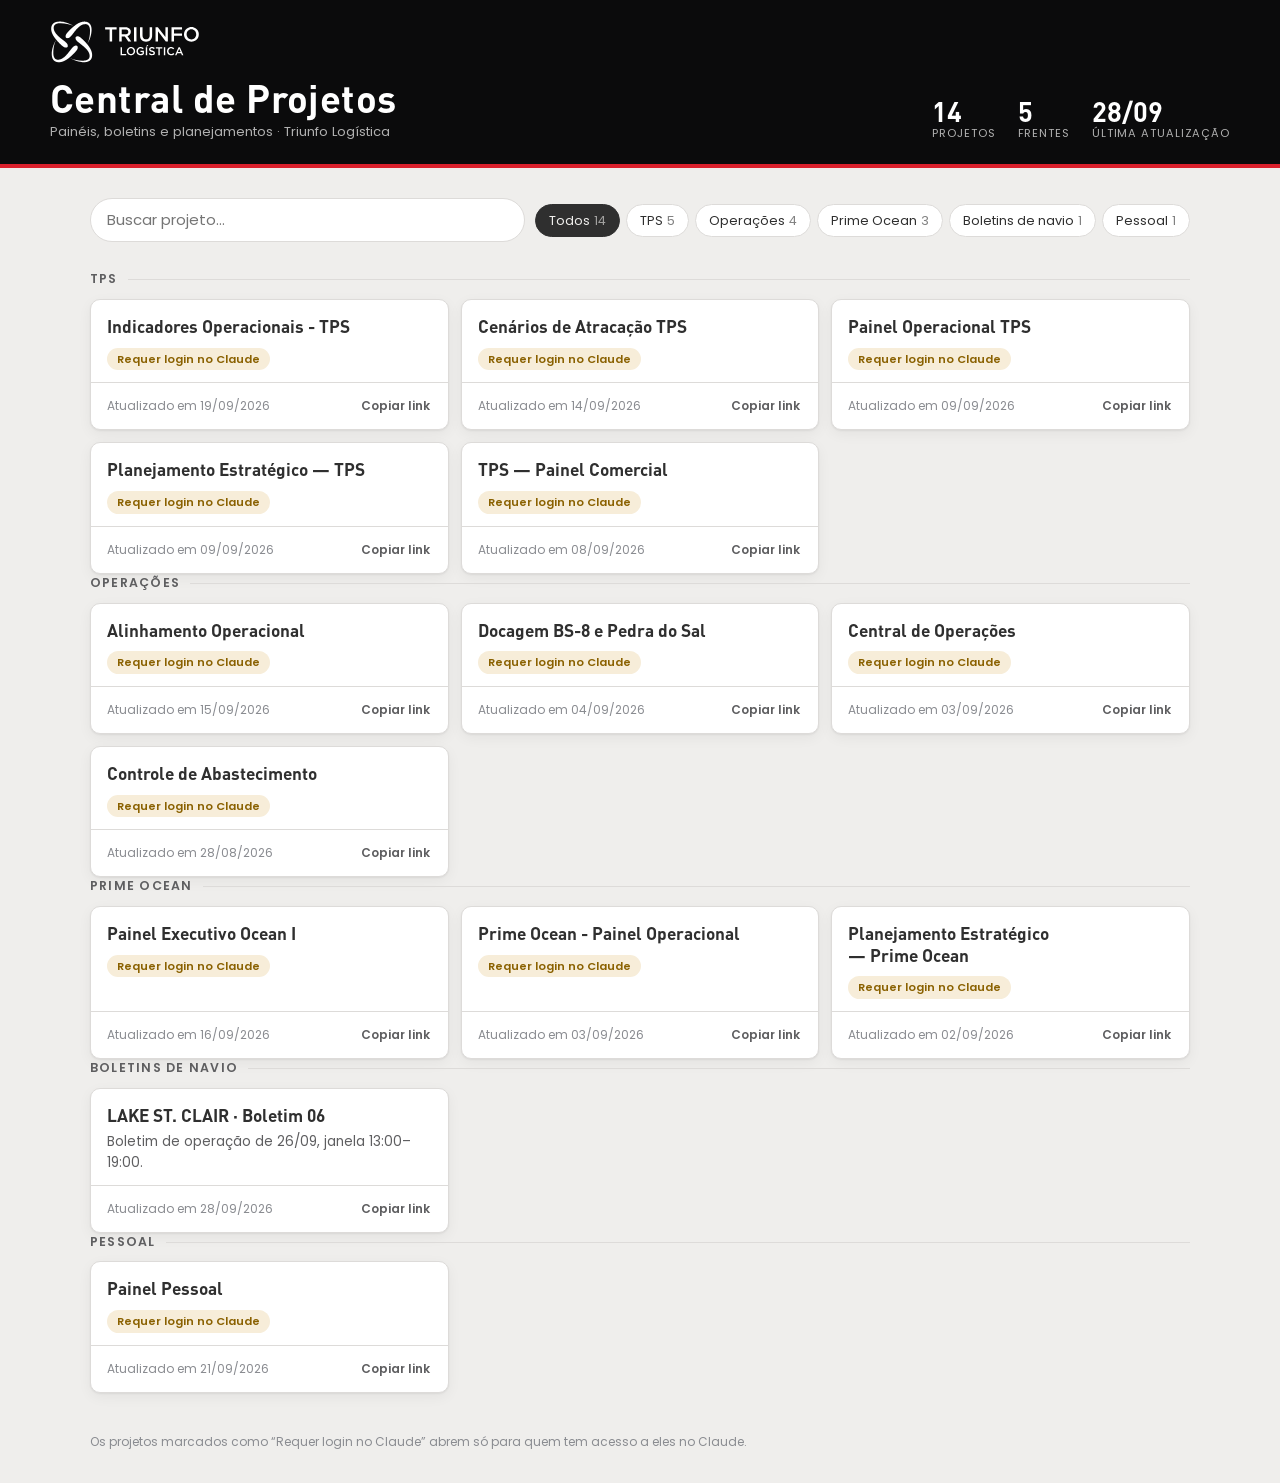
==== index.html @ ed622a88 "Central de Projetos: site estático para GitHub Pages Co-Authored-By: Claude Opus 5.5 <noreply@anthro" ====
<!DOCTYPE html>
<html lang="pt-BR">
<head>
<meta charset="UTF-8">
<meta name="viewport" content="width=device-width, initial-scale=1.0, viewport-fit=cover">
<meta http-equiv="X-UA-Compatible" content="IE=edge">
<title>Central de Projetos TRL</title>
<style>
@font-face { font-family:'DIN'; font-weight:700; src:url([data-uri]) format('woff2'); }
@font-face { font-family:'DIN'; font-weight:500; src:url([data-uri]) format('woff2'); }
@font-face { font-family:'Poppins'; font-weight:400; src:url([data-uri]) format('woff2'); }
@font-face { font-family:'Poppins'; font-weight:600; src:url([data-uri]) format('woff2'); }

:root{
  --vermelho:#DA202C; --vermelho-15:#F8D2D4; --vermelho-escuro:#B51E20;
  --bg:#EFEEEC; --superficie:#FFFFFF; --superficie-2:#F6F5F4;
  --texto:#2F2F2F; --texto-2:#5E5E60; --texto-3:#8A8C91;
  --borda:#DDDBD9; --topo:#0B0B0C; --topo-texto:#FFFFFF; --topo-2:#B0B0B0;
  --atencao:#8A6100; --atencao-bg:#F7EDD9;
  --ok:#2E7D32; --ok-bg:#E3F1E4;
  --sombra:0 1px 2px rgba(20,10,10,.06),0 4px 14px rgba(20,10,10,.05);
  --f-titulo:'DIN','Arial Narrow',Arial,sans-serif;
  --f-corpo:'Poppins',Helvetica,Arial,sans-serif;
  --gutter:clamp(16px,4vw,40px);
}
@media (prefers-color-scheme:dark){
  :root:not([data-theme="light"]){
    color-scheme:dark;
    --bg:#121112; --superficie:#1C1B1C; --superficie-2:#242224;
    --texto:#ECEAE8; --texto-2:#B4B1AE; --texto-3:#8A8783;
    --borda:#343133; --topo:#000000; --vermelho-15:#3A1518;
    --atencao:#E2B864; --atencao-bg:#33280F; --ok:#8BC98E; --ok-bg:#15291A;
    --sombra:0 1px 2px rgba(0,0,0,.4);
  }
}
:root[data-theme="dark"]{
  color-scheme:dark;
  --bg:#121112; --superficie:#1C1B1C; --superficie-2:#242224;
  --texto:#ECEAE8; --texto-2:#B4B1AE; --texto-3:#8A8783;
  --borda:#343133; --topo:#000000; --vermelho-15:#3A1518;
  --atencao:#E2B864; --atencao-bg:#33280F; --ok:#8BC98E; --ok-bg:#15291A;
  --sombra:0 1px 2px rgba(0,0,0,.4);
}
*{box-sizing:border-box}
body{margin:0;background:var(--bg);color:var(--texto);font-family:var(--f-corpo);font-size:15px;line-height:1.5}
h1,h2,h3{font-family:var(--f-titulo);margin:0;text-wrap:balance}
button,input,select,textarea{font:inherit;color:inherit}
:focus-visible{outline:2px solid var(--vermelho);outline-offset:2px}

.topo{background:var(--topo);color:var(--topo-texto);padding-inline:var(--gutter);padding-block:20px 22px;border-bottom:4px solid var(--vermelho)}
.topo-inner{max-width:1180px;margin:0 auto;display:flex;flex-wrap:wrap;align-items:flex-end;justify-content:space-between;gap:16px 32px}
.marca{display:flex;flex-direction:column;gap:14px}
.logo{width:150px;height:auto;display:block}
.topo h1{font-size:clamp(1.6rem,4.5vw,2.4rem);font-weight:700;letter-spacing:.01em;line-height:1.05}
.topo p{margin:4px 0 0;color:var(--topo-2);font-size:.82rem}
.resumo{display:flex;gap:22px;flex-wrap:wrap}
.resumo div{display:flex;flex-direction:column}
.resumo b{font-family:var(--f-titulo);font-size:1.7rem;line-height:1;font-variant-numeric:tabular-nums}
.resumo span{font-size:.7rem;text-transform:uppercase;letter-spacing:.08em;color:var(--topo-2)}

.wrap{max-width:1180px;margin:0 auto;padding-inline:var(--gutter);padding-block:20px 40px;display:flex;flex-direction:column;gap:18px}

.barra{display:flex;flex-wrap:wrap;gap:10px;align-items:center;position:sticky;top:env(safe-area-inset-top,0px);z-index:5;background:var(--bg);padding-block:10px}
.busca{flex:1 1 240px;min-width:0;padding:10px 16px;border-radius:99px;border:1px solid var(--borda);background:var(--superficie)}
.chips{display:flex;gap:6px;flex-wrap:wrap}
.chip{border:1px solid var(--borda);background:var(--superficie);border-radius:99px;padding:6px 13px;font-size:.8rem;cursor:pointer;white-space:nowrap}
.chip[aria-pressed="true"]{background:var(--texto);color:var(--bg);border-color:var(--texto)}
.chip .n{opacity:.6;margin-left:4px;font-variant-numeric:tabular-nums}
.btn{border:1px solid var(--borda);background:var(--superficie);border-radius:8px;padding:8px 14px;font-size:.85rem;font-weight:600;cursor:pointer}
.btn-pri{background:var(--vermelho);border-color:var(--vermelho);color:#fff}
.btn-pri:hover{background:var(--vermelho-escuro)}
.btn-perigo{color:var(--vermelho);border-color:var(--vermelho)}

.grupo{display:flex;flex-direction:column;gap:10px}
.grupo h2{font-size:.78rem;font-family:var(--f-corpo);font-weight:600;text-transform:uppercase;letter-spacing:.1em;color:var(--texto-2);display:flex;align-items:center;gap:10px}
.grupo h2::after{content:"";flex:1;height:1px;background:var(--borda)}
.grade{display:grid;grid-template-columns:repeat(auto-fill,minmax(min(100%,300px),1fr));gap:12px}

.card{background:var(--superficie);border:1px solid var(--borda);border-radius:10px;box-shadow:var(--sombra);display:flex;flex-direction:column;transition:border-color .15s}
.card:hover{border-color:var(--vermelho)}
.card a.corpo{display:flex;flex-direction:column;gap:6px;padding:16px 16px 12px;text-decoration:none;color:inherit;flex:1}
.card h3{font-size:1.08rem;font-weight:700;line-height:1.25;overflow-wrap:anywhere}
.card .desc{font-size:.84rem;color:var(--texto-2);margin:0}
.meta{display:flex;flex-wrap:wrap;gap:6px;margin-top:4px}
.tag{font-size:.7rem;font-weight:600;border-radius:99px;padding:2px 9px;background:var(--superficie-2);color:var(--texto-2);border:1px solid var(--borda);white-space:nowrap}
.tag.outra{background:var(--atencao-bg);color:var(--atencao);border-color:transparent}
.tag.comp{background:var(--vermelho-15);color:var(--texto);border-color:transparent}
.rodape-card{display:flex;align-items:center;justify-content:space-between;gap:8px;border-top:1px solid var(--borda);padding:8px 10px 8px 16px;font-size:.75rem;color:var(--texto-3);font-variant-numeric:tabular-nums}
.acoes{display:flex;gap:2px}
.icone{border:0;background:none;padding:6px 8px;border-radius:6px;cursor:pointer;font-size:.75rem;font-weight:600;color:var(--texto-2)}
.icone:hover{background:var(--superficie-2);color:var(--texto)}
.abrir{color:var(--vermelho);font-weight:600}

.vazio{padding:40px 16px;text-align:center;color:var(--texto-3)}

.painel{background:var(--superficie);border:1px solid var(--borda);border-radius:10px;padding:18px}
.painel h2{font-size:1.15rem;margin-bottom:8px}
.painel ol{margin:0;padding-left:1.2em;display:flex;flex-direction:column;gap:6px;font-size:.88rem;max-width:72ch}
.painel p{font-size:.88rem;color:var(--texto-2);max-width:72ch;margin:8px 0 0}
.aviso{font-size:.84rem;background:var(--atencao-bg);color:var(--atencao);border-radius:8px;padding:10px 14px}

form.editor{display:grid;grid-template-columns:repeat(auto-fit,minmax(min(100%,220px),1fr));gap:12px}
form.editor label{display:flex;flex-direction:column;gap:4px;font-size:.78rem;font-weight:600;color:var(--texto-2)}
form.editor input,form.editor select,form.editor textarea{padding:9px 11px;border:1px solid var(--borda);border-radius:8px;background:var(--superficie-2);font-weight:400;min-width:0}
form.editor .full{grid-column:1/-1}
form.editor .linha{grid-column:1/-1;display:flex;gap:8px;flex-wrap:wrap;align-items:center}
.msg{font-size:.8rem;color:var(--texto-2)}

.confirma{display:flex;gap:6px;align-items:center;flex-wrap:wrap;padding:8px 16px;background:var(--vermelho-15);font-size:.8rem;border-radius:0 0 10px 10px}

footer{max-width:1180px;margin:0 auto;padding-inline:var(--gutter);padding-block:0 32px;color:var(--texto-3);font-size:.75rem}
@media (prefers-reduced-motion:reduce){*{transition:none!important}}
</style>
</head>
<body>

<header class="topo">
  <div class="topo-inner">
    <div class="marca">
  <svg xmlns="http://www.w3.org/2000/svg" xmlns:xlink="http://www.w3.org/1999/xlink" class="logo" role="img" aria-label="Triunfo Logística" viewBox="0 0 1692 494.765">
<path fill-rule="evenodd" fill="rgb(100%, 100%, 100%)" fill-opacity="1" d="M 1595.414062 218.671875 C 1587.480469 218.636719 1580.171875 217.117188 1573.558594 214.15625 C 1566.960938 211.222656 1561.261719 207.132812 1556.390625 201.929688 C 1551.570312 196.722656 1547.8125 190.6875 1545.183594 183.875 C 1542.519531 177.050781 1541.203125 169.710938 1541.164062 161.925781 L 1541.164062 161.472656 C 1541.203125 153.671875 1542.488281 146.386719 1545.117188 139.59375 C 1547.691406 132.816406 1551.414062 126.820312 1556.160156 121.703125 C 1560.960938 116.53125 1566.621094 112.511719 1573.1875 109.613281 C 1579.75 106.6875 1587.019531 105.203125 1594.957031 105.171875 C 1602.933594 105.203125 1610.183594 106.71875 1616.800781 109.6875 C 1623.402344 112.613281 1629.132812 116.722656 1633.96875 121.933594 C 1638.785156 127.136719 1642.542969 133.132812 1645.171875 139.960938 C 1647.835938 146.804688 1649.160156 154.132812 1649.195312 161.925781 L 1649.195312 162.386719 C 1649.160156 170.167969 1647.871094 177.457031 1645.246094 184.261719 C 1642.664062 191.019531 1638.980469 196.988281 1634.195312 202.152344 C 1629.417969 207.324219 1623.753906 211.347656 1617.171875 214.242188 C 1610.644531 217.152344 1603.335938 218.636719 1595.414062 218.671875 M 1594.957031 244.429688 C 1604.785156 244.394531 1613.941406 242.949219 1622.449219 240.175781 C 1631.003906 237.371094 1638.679688 233.417969 1645.597656 228.320312 C 1652.457031 223.238281 1658.351562 217.222656 1663.292969 210.359375 C 1668.199219 203.476562 1671.992188 195.925781 1674.621094 187.757812 C 1677.230469 179.550781 1678.554688 170.925781 1678.605469 161.925781 L 1678.605469 161.472656 C 1678.554688 152.4375 1677.269531 143.84375 1674.652344 135.675781 C 1672.058594 127.503906 1668.300781 120.027344 1663.449219 113.179688 C 1658.546875 106.351562 1652.6875 100.421875 1645.859375 95.378906 C 1639.015625 90.316406 1631.375 86.414062 1622.871094 83.625 C 1614.402344 80.855469 1605.242188 79.445312 1595.414062 79.410156 C 1585.574219 79.445312 1576.414062 80.855469 1567.914062 83.679688 C 1559.355469 86.484375 1551.679688 90.4375 1544.816406 95.519531 C 1537.933594 100.617188 1532.003906 106.617188 1527.097656 113.496094 C 1522.179688 120.359375 1518.40625 127.894531 1515.757812 136.097656 C 1513.128906 144.304688 1511.804688 152.875 1511.753906 161.925781 L 1511.753906 162.386719 C 1511.804688 171.386719 1513.09375 179.996094 1515.703125 188.128906 C 1518.332031 196.296875 1522.054688 203.816406 1526.925781 210.660156 C 1531.8125 217.507812 1537.667969 223.433594 1544.5 228.476562 C 1551.34375 233.527344 1559.019531 237.445312 1567.488281 240.210938 C 1575.957031 242.980469 1585.113281 244.394531 1594.957031 244.429688 M 1370.675781 241.695312 L 1398.710938 241.695312 L 1398.710938 176.730469 L 1489.363281 176.730469 L 1489.363281 151.21875 L 1398.710938 151.21875 L 1398.710938 107.671875 L 1489.433594 107.671875 L 1489.433594 82.144531 L 1370.675781 82.144531 Z M 1190.621094 241.695312 L 1218.199219 241.695312 L 1218.199219 128.191406 L 1306.167969 241.695312 L 1329.65625 241.695312 L 1329.65625 82.144531 L 1302.074219 82.144531 L 1302.074219 192.46875 L 1216.589844 82.144531 L 1190.621094 82.144531 Z M 1083.492188 244.199219 C 1093.933594 244.199219 1103.394531 242.71875 1111.828125 239.71875 C 1120.222656 236.722656 1127.441406 232.234375 1133.4375 226.273438 C 1139.453125 220.3125 1144.042969 212.863281 1147.238281 203.902344 C 1150.46875 194.972656 1152.050781 184.566406 1152.105469 172.636719 L 1152.105469 82.144531 L 1124.070312 82.144531 L 1124.070312 173.996094 C 1124.015625 183.808594 1122.394531 192.007812 1119.203125 198.570312 C 1115.972656 205.1875 1111.367188 210.128906 1105.421875 213.464844 C 1099.40625 216.785156 1092.257812 218.441406 1083.949219 218.441406 C 1075.550781 218.441406 1068.371094 216.691406 1062.335938 213.203125 C 1056.335938 209.742188 1051.730469 204.625 1048.507812 197.867188 C 1045.277344 191.09375 1043.652344 182.746094 1043.613281 172.867188 L 1043.613281 82.144531 L 1015.578125 82.144531 L 1015.578125 173.996094 C 1015.613281 185.585938 1017.207031 195.730469 1020.363281 204.503906 C 1023.519531 213.25 1028.070312 220.574219 1034.003906 226.46875 C 1039.929688 232.34375 1047.019531 236.75 1055.386719 239.71875 C 1063.746094 242.71875 1073.082031 244.199219 1083.492188 244.199219 M 947.425781 241.695312 L 975.460938 241.695312 L 975.460938 82.144531 L 947.425781 82.144531 Z M 809.082031 161.242188 L 809.082031 107.671875 L 849.875 107.671875 C 856.824219 107.671875 862.75 108.699219 867.65625 110.707031 C 872.597656 112.773438 876.355469 115.738281 878.964844 119.636719 C 881.59375 123.589844 882.917969 128.421875 882.917969 134.121094 L 882.917969 134.578125 C 882.886719 140 881.5625 144.710938 878.859375 148.664062 C 876.195312 152.644531 872.4375 155.734375 867.535156 157.9375 C 862.648438 160.09375 856.824219 161.203125 850.105469 161.242188 Z M 781.046875 241.695312 L 809.082031 241.695312 L 809.082031 186.082031 L 844.171875 186.082031 L 883.378906 241.695312 L 916.421875 241.695312 L 873.355469 181.300781 C 880.871094 179.164062 887.433594 175.96875 893.136719 171.753906 C 898.835938 167.5 903.277344 162.195312 906.507812 155.734375 C 909.738281 149.277344 911.378906 141.710938 911.414062 132.976562 L 911.414062 132.515625 C 911.378906 125.527344 910.230469 119.140625 907.953125 113.335938 C 905.679688 107.53125 902.453125 102.433594 898.199219 98.109375 C 893.03125 93.046875 886.605469 89.148438 878.859375 86.363281 C 871.113281 83.589844 862.222656 82.179688 852.148438 82.144531 L 781.046875 82.144531 Z M 672.554688 241.695312 L 700.820312 241.695312 L 700.820312 108.132812 L 751.421875 108.132812 L 751.421875 82.144531 L 621.953125 82.144531 L 621.953125 108.132812 L 672.554688 108.132812 Z M 672.554688 241.695312 "/>
<path fill-rule="evenodd" fill="rgb(100%, 100%, 100%)" fill-opacity="1" d="M 1441.992188 361.054688 L 1457.355469 325.183594 L 1472.867188 361.054688 Z M 1410.847656 396.675781 L 1426.992188 396.675781 L 1436.21875 375.027344 L 1478.617188 375.027344 L 1487.722656 396.675781 L 1504.375 396.675781 L 1464.910156 306.359375 L 1450.3125 306.359375 Z M 1365.625 398.210938 C 1371.1875 398.195312 1376.144531 397.539062 1380.449219 396.253906 C 1384.753906 394.964844 1388.671875 393.128906 1392.148438 390.78125 C 1395.660156 388.402344 1398.9375 385.597656 1402.007812 382.332031 L 1391.898438 372.078125 C 1389.355469 374.480469 1386.820312 376.527344 1384.246094 378.289062 C 1381.683594 380.019531 1378.933594 381.359375 1376 382.292969 C 1373.09375 383.230469 1369.789062 383.726562 1366.140625 383.726562 C 1361.835938 383.710938 1357.882812 382.859375 1354.265625 381.203125 C 1350.683594 379.5625 1347.546875 377.285156 1344.898438 374.355469 C 1342.269531 371.445312 1340.21875 368.058594 1338.757812 364.210938 C 1337.292969 360.367188 1336.570312 356.257812 1336.550781 351.824219 L 1336.550781 351.578125 C 1336.570312 347.152344 1337.292969 343.039062 1338.757812 339.226562 C 1340.21875 335.417969 1342.269531 332.066406 1344.898438 329.167969 C 1347.546875 326.277344 1350.683594 324.039062 1354.265625 322.414062 C 1357.882812 320.792969 1361.835938 319.960938 1366.140625 319.925781 C 1369.546875 319.925781 1372.703125 320.402344 1375.628906 321.335938 C 1378.527344 322.253906 1381.257812 323.558594 1383.820312 325.234375 C 1386.414062 326.898438 1388.882812 328.835938 1391.246094 331.074219 L 1401.371094 319.414062 C 1398.535156 316.660156 1395.464844 314.226562 1392.128906 312.164062 C 1388.792969 310.0625 1385.015625 308.425781 1380.820312 307.257812 C 1376.582031 306.074219 1371.734375 305.472656 1366.261719 305.457031 C 1360.828125 305.472656 1355.75 306.269531 1351.019531 307.824219 C 1346.324219 309.394531 1342.058594 311.582031 1338.261719 314.441406 C 1334.453125 317.28125 1331.1875 320.632812 1328.472656 324.496094 C 1325.769531 328.34375 1323.667969 332.59375 1322.226562 337.234375 C 1320.777344 341.839844 1320.058594 346.707031 1320.019531 351.824219 L 1320.019531 352.089844 C 1320.039062 357.257812 1320.796875 362.144531 1322.261719 366.769531 C 1323.742188 371.390625 1325.824219 375.609375 1328.542969 379.4375 C 1331.277344 383.285156 1334.523438 386.601562 1338.28125 389.386719 C 1342.058594 392.195312 1346.234375 394.347656 1350.859375 395.882812 C 1355.464844 397.417969 1360.386719 398.195312 1365.625 398.210938 M 1284.292969 396.675781 L 1300.046875 396.675781 L 1300.046875 306.992188 L 1284.292969 306.992188 Z M 1222.402344 396.675781 L 1238.296875 396.675781 L 1238.296875 321.605469 L 1266.738281 321.605469 L 1266.738281 306.992188 L 1193.976562 306.992188 L 1193.976562 321.605469 L 1222.402344 321.605469 Z M 1151.683594 397.945312 C 1156.429688 397.945312 1160.734375 397.328125 1164.648438 396.148438 C 1168.535156 394.910156 1171.9375 393.164062 1174.761719 390.855469 C 1177.617188 388.558594 1179.808594 385.734375 1181.359375 382.453125 C 1182.910156 379.136719 1183.6875 375.378906 1183.722656 371.179688 L 1183.722656 370.917969 C 1183.722656 367.226562 1183.105469 363.980469 1181.871094 361.210938 C 1180.671875 358.40625 1178.816406 355.992188 1176.421875 353.941406 C 1174.003906 351.898438 1170.984375 350.132812 1167.40625 348.613281 C 1163.804688 347.113281 1159.640625 345.789062 1154.894531 344.660156 C 1150.625 343.640625 1147.097656 342.652344 1144.324219 341.699219 C 1141.535156 340.726562 1139.386719 339.71875 1137.816406 338.664062 C 1136.242188 337.605469 1135.167969 336.421875 1134.550781 335.117188 C 1133.898438 333.792969 1133.597656 332.277344 1133.632812 330.566406 L 1133.632812 330.316406 C 1133.632812 328.324219 1134.214844 326.523438 1135.363281 324.9375 C 1136.507812 323.328125 1138.167969 322.058594 1140.355469 321.125 C 1142.507812 320.171875 1145.15625 319.699219 1148.226562 319.679688 C 1152.335938 319.679688 1156.410156 320.472656 1160.4375 322.023438 C 1164.492188 323.578125 1168.535156 325.871094 1172.570312 328.90625 L 1181.023438 316.980469 C 1176.507812 313.3125 1171.585938 310.539062 1166.257812 308.617188 C 1160.910156 306.695312 1155 305.742188 1148.488281 305.703125 C 1144.027344 305.742188 1139.933594 306.359375 1136.195312 307.609375 C 1132.46875 308.878906 1129.226562 310.644531 1126.488281 312.957031 C 1123.753906 315.25 1121.65625 317.984375 1120.15625 321.179688 C 1118.65625 324.335938 1117.894531 327.84375 1117.859375 331.710938 L 1117.859375 331.980469 C 1117.859375 336.070312 1118.527344 339.582031 1119.851562 342.476562 C 1121.15625 345.382812 1123.101562 347.820312 1125.640625 349.832031 C 1128.179688 351.824219 1131.308594 353.535156 1134.992188 354.945312 C 1138.714844 356.359375 1142.933594 357.613281 1147.710938 358.742188 C 1151.855469 359.710938 1155.246094 360.644531 1157.890625 361.617188 C 1160.574219 362.570312 1162.621094 363.578125 1164.085938 364.632812 C 1165.550781 365.710938 1166.574219 366.875 1167.140625 368.144531 C 1167.703125 369.417969 1167.988281 370.863281 1167.96875 372.449219 L 1167.96875 372.714844 C 1167.933594 374.992188 1167.296875 376.964844 1166.007812 378.644531 C 1164.722656 380.339844 1162.90625 381.644531 1160.519531 382.578125 C 1158.15625 383.496094 1155.335938 383.972656 1152.070312 383.988281 C 1148.386719 383.988281 1144.925781 383.515625 1141.695312 382.609375 C 1138.464844 381.695312 1135.382812 380.371094 1132.4375 378.644531 C 1129.503906 376.914062 1126.597656 374.816406 1123.753906 372.328125 L 1114.277344 383.601562 C 1119.675781 388.402344 1125.550781 392 1131.871094 394.382812 C 1138.203125 396.761719 1144.820312 397.945312 1151.683594 397.945312 M 1082.253906 299.566406 L 1094.289062 299.566406 L 1110.695312 287.144531 L 1096.597656 280.984375 Z M 1080.597656 396.675781 L 1096.351562 396.675781 L 1096.351562 306.992188 L 1080.597656 306.992188 Z M 1021.789062 398.210938 C 1027.082031 398.160156 1032.007812 397.519531 1036.578125 396.269531 C 1041.148438 395 1045.308594 393.324219 1049.082031 391.222656 C 1052.878906 389.105469 1056.246094 386.8125 1059.195312 384.238281 L 1059.195312 346.585938 L 1021.015625 346.585938 L 1021.015625 360.292969 L 1043.953125 360.292969 L 1043.953125 377.074219 C 1041.179688 379.136719 1037.9375 380.777344 1034.226562 381.996094 C 1030.542969 383.210938 1026.554688 383.832031 1022.304688 383.867188 C 1017.714844 383.832031 1013.550781 383.019531 1009.8125 381.449219 C 1006.070312 379.859375 1002.878906 377.636719 1000.175781 374.761719 C 997.511719 371.882812 995.433594 368.515625 993.984375 364.617188 C 992.558594 360.738281 991.835938 356.464844 991.816406 351.824219 L 991.816406 351.578125 C 991.835938 347.253906 992.574219 343.179688 994.019531 339.386719 C 995.484375 335.574219 997.53125 332.222656 1000.15625 329.3125 C 1002.789062 326.398438 1005.859375 324.125 1009.386719 322.449219 C 1012.898438 320.808594 1016.746094 319.960938 1020.890625 319.925781 C 1024.667969 319.925781 1028 320.332031 1030.929688 321.105469 C 1033.839844 321.902344 1036.523438 322.976562 1038.957031 324.445312 C 1041.355469 325.871094 1043.742188 327.546875 1046 329.539062 L 1055.984375 317.632812 C 1052.96875 315.023438 1049.757812 312.796875 1046.421875 310.980469 C 1043.085938 309.199219 1039.402344 307.804688 1035.359375 306.871094 C 1031.300781 305.933594 1026.695312 305.457031 1021.527344 305.457031 C 1016.113281 305.472656 1011.050781 306.285156 1006.351562 307.878906 C 1001.625 309.445312 997.371094 311.667969 993.578125 314.542969 C 989.753906 317.421875 986.484375 320.792969 983.785156 324.652344 C 981.054688 328.535156 978.953125 332.769531 977.507812 337.359375 C 976.027344 341.960938 975.300781 346.796875 975.285156 351.824219 L 975.285156 352.089844 C 975.300781 357.347656 976.007812 362.273438 977.417969 366.929688 C 978.847656 371.566406 980.894531 375.785156 983.574219 379.613281 C 986.253906 383.425781 989.503906 386.726562 993.296875 389.496094 C 997.109375 392.265625 1001.394531 394.398438 1006.175781 395.917969 C 1010.957031 397.417969 1016.160156 398.195312 1021.789062 398.210938 M 913.40625 383.726562 C 908.941406 383.710938 904.851562 382.859375 901.128906 381.183594 C 897.402344 379.542969 894.210938 377.25 891.476562 374.324219 C 888.757812 371.390625 886.65625 367.988281 885.175781 364.171875 C 883.675781 360.328125 882.9375 356.203125 882.917969 351.824219 L 882.917969 351.578125 C 882.9375 347.203125 883.660156 343.089844 885.144531 339.28125 C 886.589844 335.46875 888.671875 332.101562 891.355469 329.222656 C 894.03125 326.3125 897.226562 324.054688 900.917969 322.429688 C 904.601562 320.792969 908.675781 319.960938 913.144531 319.925781 C 917.640625 319.960938 921.714844 320.808594 925.421875 322.464844 C 929.144531 324.125 932.375 326.417969 935.070312 329.34375 C 937.792969 332.277344 939.910156 335.644531 941.375 339.496094 C 942.875 343.335938 943.613281 347.449219 943.648438 351.824219 L 943.648438 352.089844 C 943.613281 356.464844 942.890625 360.5625 941.421875 364.386719 C 939.957031 368.179688 937.894531 371.53125 935.199219 374.445312 C 932.515625 377.355469 929.339844 379.613281 925.632812 381.238281 C 921.964844 382.878906 917.875 383.710938 913.40625 383.726562 M 913.144531 398.210938 C 918.679688 398.195312 923.816406 397.382812 928.601562 395.808594 C 933.414062 394.242188 937.71875 392.015625 941.617188 389.160156 C 945.484375 386.28125 948.78125 382.914062 951.554688 379.046875 C 954.324219 375.1875 956.457031 370.933594 957.921875 366.347656 C 959.40625 361.738281 960.144531 356.886719 960.164062 351.824219 L 960.164062 351.578125 C 960.144531 346.496094 959.421875 341.664062 957.941406 337.074219 C 956.492188 332.488281 954.375 328.289062 951.640625 324.445312 C 948.890625 320.597656 945.605469 317.261719 941.761719 314.421875 C 937.914062 311.582031 933.628906 309.394531 928.84375 307.824219 C 924.082031 306.269531 918.929688 305.472656 913.40625 305.457031 C 907.867188 305.472656 902.734375 306.269531 897.949219 307.839844 C 893.136719 309.425781 888.828125 311.652344 884.964844 314.507812 C 881.101562 317.367188 877.769531 320.738281 875.011719 324.601562 C 872.242188 328.464844 870.125 332.703125 868.625 337.304688 C 867.164062 341.929688 866.40625 346.742188 866.386719 351.824219 L 866.386719 352.089844 C 866.40625 357.15625 867.125 361.988281 868.609375 366.558594 C 870.09375 371.160156 872.171875 375.378906 874.910156 379.222656 C 877.660156 383.070312 880.945312 386.40625 884.785156 389.246094 C 888.636719 392.085938 892.957031 394.273438 897.703125 395.828125 C 902.464844 397.398438 907.621094 398.195312 913.144531 398.210938 M 796.183594 396.675781 L 859.082031 396.675781 L 859.082031 382.332031 L 811.9375 382.332031 L 811.9375 306.992188 L 796.183594 306.992188 Z M 796.183594 396.675781 "/>
<path fill-rule="evenodd" fill="rgb(100%, 100%, 100%)" fill-opacity="1" d="M 71.652344 43.703125 L 68.726562 45.027344 L 67.242188 45.765625 L 65.882812 46.453125 L 63.21875 47.988281 L 62.601562 48.394531 L 61.914062 48.835938 L 60.730469 49.597656 L 58.332031 51.359375 L 56.621094 52.789062 L 56.148438 53.175781 L 54.113281 55.085938 L 53.871094 55.347656 L 53.179688 56.070312 L 52.28125 57.058594 L 51.1875 58.363281 L 50.9375 58.695312 L 50.710938 58.964844 L 50.355469 59.4375 L 50.113281 59.777344 L 49.917969 60.019531 L 49.777344 60.234375 L 49.546875 60.566406 L 49.351562 60.835938 L 49.125 61.203125 L 48.984375 61.398438 L 48.824219 61.628906 L 48.59375 62.015625 L 48.417969 62.28125 L 48.097656 62.777344 L 47.890625 63.148438 L 47.585938 63.65625 L 47.375 64.0625 L 47.21875 64.363281 L 46.898438 64.925781 L 46.597656 65.546875 L 46.402344 65.914062 L 46.28125 66.164062 L 45.699219 67.449219 L 45.152344 68.757812 L 45.050781 69.035156 L 44.875 69.515625 L 44.765625 69.765625 L 44.640625 70.117188 L 44.515625 70.449219 L 44.164062 71.507812 L 43.726562 72.921875 L 43.652344 73.21875 L 43.53125 73.679688 L 43.265625 74.738281 L 43.070312 75.496094 L 42.914062 76.273438 L 42.820312 76.714844 L 42.734375 77.085938 L 42.597656 77.84375 L 42.523438 78.320312 L 42.453125 78.707031 L 42.402344 79.058594 L 42.347656 79.449219 L 42.277344 79.925781 L 42.226562 80.296875 L 42.117188 81.125 L 41.976562 82.394531 L 41.941406 82.769531 L 41.921875 83.296875 L 41.875 83.734375 L 41.855469 84.105469 L 41.746094 85.972656 L 41.730469 86.363281 L 41.730469 86.894531 L 41.710938 87.351562 L 41.710938 89.683594 L 41.730469 90.792969 L 41.820312 92.347656 L 41.875 93.347656 L 41.921875 94.285156 L 41.976562 95.132812 L 42.332031 98.589844 L 42.839844 102.050781 L 43.496094 105.453125 L 44.273438 108.878906 L 44.484375 109.6875 L 44.746094 110.574219 L 45.1875 112.230469 L 46.246094 115.5625 L 46.863281 117.292969 L 47.429688 118.914062 L 47.78125 119.78125 L 48.117188 120.644531 L 48.4375 121.476562 L 48.769531 122.289062 L 49.105469 123.078125 L 49.492188 123.964844 L 49.847656 124.789062 L 50.179688 125.550781 L 50.585938 126.417969 L 51.382812 128.09375 L 52.160156 129.679688 L 52.613281 130.5625 L 53.019531 131.371094 L 53.886719 132.980469 L 55.261719 135.449219 L 55.722656 136.242188 L 56.214844 137.089844 L 57.167969 138.695312 L 58.210938 140.355469 L 58.683594 141.144531 L 59.195312 141.941406 L 61.347656 145.171875 L 62.496094 146.828125 L 63.0625 147.640625 L 63.609375 148.417969 L 65.375 150.816406 L 65.957031 151.59375 L 67.808594 154.007812 L 68.410156 154.769531 L 70.949219 157.960938 L 73.59375 161.101562 L 74.246094 161.859375 L 74.972656 162.671875 L 76.3125 164.226562 L 79.136719 167.332031 L 82.007812 170.417969 L 82.769531 171.214844 L 84.265625 172.765625 L 85.007812 173.503906 L 87.285156 175.816406 L 88.042969 176.558594 L 90.394531 178.851562 L 91.941406 180.351562 L 92.773438 181.128906 L 93.550781 181.871094 L 96.78125 184.886719 L 97.585938 185.625 L 100.007812 187.8125 L 100.816406 188.535156 L 105.933594 193.019531 L 107.609375 194.464844 L 112.816406 198.863281 L 114.523438 200.308594 L 116.292969 201.734375 L 118.074219 203.183594 L 119.820312 204.609375 L 121.566406 206.023438 L 123.351562 207.453125 L 128.710938 211.703125 L 132.332031 214.507812 L 134.128906 215.921875 L 135.929688 217.316406 L 141.347656 221.511719 L 143.144531 222.910156 L 146.742188 225.660156 L 153.90625 231.21875 L 157.472656 234.003906 L 160.984375 236.773438 L 164.496094 239.597656 L 166.207031 241.011719 L 167.898438 242.421875 L 169.609375 243.835938 L 171.324219 245.296875 L 172.132812 246.003906 L 172.960938 246.707031 L 173.824219 247.464844 L 174.621094 248.175781 L 176.277344 249.636719 L 177.054688 250.359375 L 177.867188 251.101562 L 178.683594 251.859375 L 179.488281 252.636719 L 180.230469 253.359375 L 181.0625 254.136719 L 183.375 256.449219 L 184.132812 257.238281 L 185.613281 258.828125 L 187.078125 260.453125 L 188.488281 262.09375 L 189.195312 262.941406 L 189.898438 263.820312 L 190.570312 264.671875 L 191.261719 265.570312 L 192.546875 267.351562 L 193.78125 269.222656 L 194.34375 270.121094 L 194.964844 271.148438 L 195.511719 272.113281 L 196.039062 273.121094 L 196.554688 274.109375 L 197.0625 275.167969 L 197.539062 276.242188 L 198 277.339844 L 198.425781 278.433594 L 198.84375 279.628906 L 199.199219 280.796875 L 199.480469 281.886719 C 205.8125 305.023438 191.875 315.324219 169.980469 310.226562 L 168.890625 309.960938 L 167.828125 309.679688 L 166.734375 309.359375 L 165.726562 309.023438 L 164.707031 308.65625 L 163.714844 308.265625 L 162.695312 307.859375 L 161.761719 307.4375 L 160.808594 307.015625 L 159.855469 306.554688 L 158.921875 306.078125 L 158.015625 305.601562 L 157.101562 305.109375 L 156.21875 304.617188 L 155.304688 304.085938 L 153.554688 303.027344 L 152.691406 302.480469 L 151.84375 301.933594 L 150.113281 300.769531 L 148.386719 299.550781 L 147.59375 298.96875 L 146.726562 298.351562 L 145.878906 297.734375 L 144.203125 296.464844 L 143.390625 295.808594 L 141.699219 294.488281 L 140.902344 293.851562 L 140.078125 293.179688 L 139.226562 292.492188 L 138.382812 291.789062 L 137.625 291.132812 L 136.757812 290.429688 L 135.910156 289.707031 L 132.59375 286.828125 L 130.953125 285.382812 L 129.277344 283.902344 L 125.980469 280.882812 L 124.316406 279.367188 L 122.640625 277.8125 L 121.003906 276.257812 L 119.308594 274.65625 L 115.976562 271.464844 L 114.316406 269.835938 L 112.636719 268.199219 L 110.949219 266.558594 L 109.269531 264.898438 L 105.898438 261.53125 L 102.546875 258.125 L 99.195312 254.664062 L 95.84375 251.191406 L 94.167969 249.425781 L 92.492188 247.628906 L 90.832031 245.863281 L 89.171875 244.078125 L 87.496094 242.261719 L 84.199219 238.625 L 80.898438 234.960938 L 79.257812 233.105469 L 77.652344 231.253906 L 76.03125 229.398438 L 74.40625 227.511719 L 72.816406 225.640625 L 71.246094 223.769531 L 68.089844 220.011719 L 64.914062 216.132812 L 64.136719 215.164062 L 61.824219 212.25 L 58.792969 208.351562 L 56.566406 205.40625 L 55.085938 203.425781 L 54.378906 202.460938 L 53.621094 201.453125 L 50.761719 197.464844 L 50.074219 196.476562 L 49.351562 195.457031 L 48.679688 194.464844 L 47.976562 193.476562 L 47.269531 192.457031 L 46.585938 191.414062 L 45.929688 190.425781 L 44.550781 188.378906 L 41.90625 184.304688 L 39.984375 181.195312 L 39.367188 180.175781 L 38.730469 179.117188 L 36.878906 175.992188 L 36.3125 174.972656 L 35.695312 173.929688 L 34.515625 171.828125 L 32.222656 167.597656 L 30.046875 163.359375 L 29.539062 162.285156 L 27.984375 159.074219 L 26.503906 155.84375 L 26.011719 154.730469 L 25.09375 152.582031 L 24.175781 150.390625 L 23.734375 149.28125 L 22.464844 146.015625 L 22.058594 144.902344 L 20.839844 141.550781 L 20.488281 140.460938 L 19.78125 138.289062 L 19.410156 137.109375 L 18.089844 132.628906 L 17.785156 131.5 L 17.523438 130.417969 L 17.226562 129.308594 L 16.941406 128.125 L 16.675781 126.996094 L 16.183594 124.773438 L 15.933594 123.59375 L 15.070312 119.023438 L 14.894531 117.839844 L 14.738281 116.730469 L 14.5625 115.617188 L 14.382812 114.382812 L 14.242188 113.21875 L 13.871094 109.761719 L 13.785156 108.59375 L 13.710938 107.484375 L 13.535156 105.101562 L 13.394531 100.460938 L 13.414062 99.28125 L 13.414062 98.152344 L 13.429688 97.003906 L 13.449219 95.753906 L 13.554688 93.527344 L 13.675781 91.460938 L 13.695312 91.023438 L 13.839844 89.082031 L 13.90625 88.460938 L 13.960938 87.832031 L 14.191406 85.851562 L 14.433594 84 L 14.523438 83.3125 L 14.628906 82.640625 L 14.71875 82.058594 L 14.824219 81.425781 L 15.265625 78.972656 L 15.515625 77.71875 L 15.777344 76.503906 L 16.058594 75.300781 L 16.359375 74.105469 L 16.675781 72.902344 L 16.835938 72.375 L 17.011719 71.753906 L 17.347656 70.625 L 17.683594 69.53125 L 18.070312 68.332031 L 18.652344 66.691406 L 19.269531 65.054688 L 19.726562 63.921875 L 20.402344 62.335938 L 20.644531 61.769531 L 20.839844 61.363281 L 21.070312 60.835938 L 21.355469 60.234375 L 22.355469 58.242188 L 22.621094 57.714844 L 22.871094 57.289062 L 23.152344 56.742188 L 23.714844 55.734375 L 23.964844 55.308594 L 24.261719 54.800781 L 24.863281 53.808594 L 25.128906 53.390625 L 25.410156 52.949219 L 25.761719 52.402344 L 26.644531 51.078125 L 27.28125 50.179688 L 27.597656 49.71875 L 28.234375 48.855469 L 28.585938 48.394531 L 29.59375 47.125 L 30.59375 45.886719 L 30.984375 45.449219 L 32.398438 43.859375 L 33.472656 42.710938 L 34.285156 41.90625 L 35.433594 40.777344 L 36.980469 39.359375 L 37.792969 38.65625 L 38.148438 38.355469 L 38.609375 37.953125 L 39.453125 37.277344 L 40.988281 36.082031 L 41.875 35.390625 L 42.789062 34.757812 L 43.597656 34.195312 L 45.347656 32.992188 L 46.28125 32.410156 L 48.984375 30.789062 L 52.6875 28.808594 L 56.5 27.03125 L 59.304688 25.902344 L 60.378906 25.457031 L 64.347656 24.050781 L 65.40625 23.710938 L 67.347656 23.128906 L 68.476562 22.777344 L 69.503906 22.53125 L 71.476562 22.015625 L 72.625 21.699219 L 76.84375 20.800781 L 77.933594 20.589844 L 80 20.21875 L 81.164062 20.007812 L 83.296875 19.710938 L 84.394531 19.546875 L 85.523438 19.390625 L 88.800781 19 L 89.96875 18.878906 L 94.429688 18.507812 L 95.597656 18.453125 L 96.6875 18.386719 L 99.019531 18.257812 L 100.148438 18.242188 L 101.277344 18.210938 L 102.371094 18.191406 L 103.589844 18.15625 L 108.246094 18.136719 L 109.375 18.171875 L 110.542969 18.191406 L 111.6875 18.210938 L 112.902344 18.242188 C 132.152344 19.089844 187.695312 22.089844 263.667969 65.5625 C 217.636719 43.472656 164.476562 34.742188 112.902344 35.886719 L 111.828125 35.9375 L 109.625 36.046875 L 108.652344 36.0625 L 107.609375 36.148438 L 105.425781 36.308594 L 104.453125 36.363281 L 102.351562 36.574219 L 101.3125 36.660156 L 100.378906 36.75 L 99.351562 36.890625 L 98.347656 37 L 97.308594 37.140625 L 96.371094 37.242188 L 92.492188 37.863281 L 88.714844 38.546875 L 87.78125 38.777344 L 85.042969 39.359375 L 83.246094 39.839844 L 82.3125 40.101562 L 81.480469 40.296875 L 80.648438 40.542969 L 78.09375 41.324219 L 74.8125 42.449219 L 72.359375 43.421875 Z M 71.652344 43.703125 "/>
<path fill-rule="evenodd" fill="rgb(100%, 100%, 100%)" fill-opacity="1" d="M 417.023438 450.828125 L 419.957031 449.503906 L 421.4375 448.746094 L 422.792969 448.058594 L 425.457031 446.542969 L 426.078125 446.136719 L 426.746094 445.691406 L 427.945312 444.914062 L 430.34375 443.167969 L 432.039062 441.738281 L 432.535156 441.332031 L 434.5625 439.429688 L 434.8125 439.164062 L 435.5 438.460938 L 436.398438 437.472656 L 437.492188 436.167969 L 437.738281 435.828125 L 437.949219 435.566406 L 438.320312 435.085938 L 438.570312 434.753906 L 438.746094 434.507812 L 438.902344 434.277344 L 439.132812 433.957031 L 439.554688 433.324219 L 439.699219 433.132812 L 439.855469 432.898438 L 440.085938 432.511719 L 440.265625 432.234375 L 440.578125 431.734375 L 440.773438 431.363281 L 441.074219 430.871094 L 441.285156 430.464844 L 441.460938 430.167969 L 441.761719 429.605469 L 442.078125 428.984375 L 442.253906 428.597656 L 442.394531 428.347656 L 442.976562 427.078125 L 443.523438 425.753906 L 443.632812 425.488281 L 443.808594 424.996094 L 443.914062 424.75 L 444.019531 424.414062 L 444.160156 424.0625 L 444.515625 423.003906 L 444.9375 421.609375 L 445.023438 421.292969 L 445.132812 420.851562 L 445.328125 420.128906 L 445.414062 419.792969 L 445.589844 419.015625 L 445.765625 418.257812 L 445.855469 417.816406 L 445.925781 417.425781 L 446.066406 416.667969 L 446.152344 416.191406 L 446.226562 415.804688 L 446.28125 415.46875 L 446.328125 415.082031 L 446.402344 414.605469 L 446.457031 414.214844 L 446.558594 413.40625 L 446.699219 412.132812 L 446.71875 411.761719 L 446.753906 411.234375 L 446.808594 410.777344 L 446.910156 408.550781 L 446.929688 408.148438 L 446.949219 407.632812 L 446.96875 407.160156 L 446.96875 404.828125 L 446.929688 403.734375 L 446.863281 402.164062 L 446.789062 401.179688 L 446.753906 400.246094 L 446.699219 399.394531 L 446.347656 395.9375 L 445.835938 392.480469 L 445.1875 389.074219 L 444.390625 385.632812 L 444.179688 384.839844 L 443.929688 383.957031 L 443.488281 382.300781 L 442.429688 378.949219 L 441.8125 377.21875 L 441.230469 375.609375 L 440.894531 374.730469 L 440.226562 373.035156 L 439.910156 372.222656 L 439.574219 371.433594 L 439.183594 370.566406 L 438.832031 369.71875 L 438.496094 368.960938 L 438.074219 368.113281 L 437.296875 366.4375 L 436.90625 365.628906 L 436.503906 364.832031 L 436.046875 363.949219 L 435.65625 363.15625 L 434.792969 361.53125 L 433.417969 359.058594 L 432.957031 358.269531 L 432.445312 357.421875 L 431.511719 355.835938 L 430.472656 354.15625 L 429.976562 353.363281 L 429.480469 352.589844 L 428.953125 351.773438 L 427.328125 349.339844 L 426.167969 347.699219 L 425.617188 346.890625 L 425.070312 346.113281 L 423.308594 343.695312 L 422.726562 342.9375 L 420.875 340.519531 L 420.273438 339.742188 L 417.730469 336.566406 L 415.082031 333.410156 L 414.433594 332.652344 L 413.710938 331.855469 L 412.367188 330.304688 L 409.546875 327.179688 L 406.667969 324.09375 L 405.890625 323.316406 L 404.410156 321.765625 L 403.667969 321.007812 L 401.375 318.695312 L 400.632812 317.953125 L 398.289062 315.660156 L 396.734375 314.160156 L 395.90625 313.402344 L 395.128906 312.640625 L 391.886719 309.644531 L 391.089844 308.902344 L 388.65625 306.714844 L 387.859375 305.988281 L 382.742188 301.507812 L 381.050781 300.046875 L 375.863281 295.648438 L 374.152344 294.222656 L 372.386719 292.796875 L 370.605469 291.34375 L 368.859375 289.902344 L 365.332031 287.078125 L 359.964844 282.808594 L 356.351562 280 L 354.550781 278.589844 L 352.75 277.195312 L 347.332031 273.015625 L 345.535156 271.621094 L 341.933594 268.851562 L 334.769531 263.3125 L 331.207031 260.523438 L 327.699219 257.738281 L 324.183594 254.933594 L 320.765625 252.109375 L 319.070312 250.675781 L 317.359375 249.230469 L 316.546875 248.527344 L 315.714844 247.804688 L 314.851562 247.0625 L 314.058594 246.335938 L 312.398438 244.875 L 311.621094 244.152344 L 310.8125 243.410156 L 309.984375 242.652344 L 309.167969 241.890625 L 308.449219 241.167969 L 307.617188 240.394531 L 306.085938 238.855469 L 305.308594 238.0625 L 304.550781 237.273438 L 303.066406 235.699219 L 301.585938 234.078125 L 300.191406 232.433594 L 299.484375 231.589844 L 298.761719 230.703125 L 298.109375 229.839844 L 297.421875 228.960938 L 296.132812 227.160156 L 295.515625 226.242188 L 294.898438 225.308594 L 294.332031 224.390625 L 293.714844 223.382812 L 293.167969 222.410156 L 292.621094 221.410156 L 292.128906 220.417969 L 291.617188 219.363281 L 291.140625 218.28125 L 290.679688 217.191406 L 290.257812 216.078125 L 289.832031 214.894531 L 289.480469 213.714844 L 289.179688 212.636719 C 282.863281 189.507812 296.804688 179.1875 318.699219 184.304688 L 319.792969 184.550781 L 320.851562 184.851562 L 321.941406 185.164062 L 322.949219 185.503906 L 323.976562 185.875 L 324.960938 186.246094 L 325.984375 186.667969 L 326.921875 187.074219 L 327.875 187.515625 L 328.828125 187.972656 L 329.761719 188.433594 L 330.660156 188.910156 L 331.558594 189.402344 L 332.457031 189.914062 L 333.378906 190.425781 L 335.105469 191.484375 L 335.972656 192.050781 L 336.835938 192.597656 L 337.703125 193.160156 L 340.292969 194.960938 L 341.089844 195.539062 L 341.933594 196.160156 L 342.800781 196.796875 L 344.476562 198.066406 L 345.285156 198.699219 L 346.980469 200.023438 L 347.773438 200.675781 L 348.605469 201.332031 L 349.449219 202.019531 L 350.296875 202.722656 L 351.058594 203.378906 L 351.921875 204.082031 L 352.769531 204.804688 L 356.085938 207.683594 L 357.722656 209.144531 L 359.402344 210.628906 L 362.703125 213.625 L 364.359375 215.164062 L 366.015625 216.714844 L 367.675781 218.25 L 369.367188 219.855469 L 372.707031 223.066406 L 374.363281 224.671875 L 376.039062 226.3125 L 377.734375 227.972656 L 379.410156 229.628906 L 382.78125 233 L 386.128906 236.40625 L 387.804688 238.117188 L 389.480469 239.863281 L 392.835938 243.335938 L 394.515625 245.101562 L 396.1875 246.882812 L 397.828125 248.667969 L 399.503906 250.449219 L 401.179688 252.25 L 407.78125 259.550781 L 409.421875 261.421875 L 411.007812 263.253906 L 412.648438 265.113281 L 414.273438 267 L 415.859375 268.871094 L 417.433594 270.742188 L 420.589844 274.5 L 422.972656 277.40625 L 423.765625 278.398438 L 424.542969 279.367188 L 426.835938 282.257812 L 429.871094 286.160156 L 432.109375 289.105469 L 433.59375 291.101562 L 434.296875 292.070312 L 435.039062 293.058594 L 436.488281 295.054688 L 437.914062 297.046875 L 438.601562 298.035156 L 439.328125 299.074219 L 439.996094 300.046875 L 440.703125 301.054688 L 441.390625 302.074219 L 442.097656 303.097656 L 442.746094 304.101562 L 444.105469 306.132812 L 446.753906 310.226562 L 448.695312 313.328125 L 449.296875 314.335938 L 449.949219 315.394531 L 451.800781 318.519531 L 452.363281 319.539062 L 452.964844 320.582031 L 454.167969 322.703125 L 456.460938 326.933594 L 458.609375 331.171875 L 459.140625 332.226562 L 460.691406 335.4375 L 462.175781 338.667969 L 462.671875 339.78125 L 463.589844 341.929688 L 464.503906 344.136719 L 464.941406 345.230469 L 466.214844 348.511719 L 466.625 349.605469 L 467.820312 352.960938 L 468.171875 354.050781 L 468.898438 356.238281 L 469.269531 357.402344 L 470.589844 361.882812 L 470.875 363.03125 L 471.160156 364.109375 L 471.4375 365.222656 L 471.734375 366.382812 L 472.003906 367.53125 L 472.496094 369.757812 L 472.742188 370.9375 L 473.605469 375.507812 L 473.785156 376.671875 L 473.945312 377.785156 L 474.121094 378.910156 L 474.296875 380.128906 L 474.417969 381.308594 L 474.789062 384.753906 L 474.878906 385.933594 L 474.964844 387.046875 L 475.125 389.410156 L 475.269531 394.066406 L 475.269531 396.359375 L 475.25 397.527344 L 475.230469 398.757812 L 475.125 401.003906 L 475 403.050781 L 474.984375 403.503906 L 474.84375 405.449219 L 474.773438 406.050781 L 474.722656 406.699219 L 474.492188 408.675781 L 474.242188 410.511719 L 474.15625 411.214844 L 474.050781 411.890625 L 473.964844 412.453125 L 473.855469 413.085938 L 473.417969 415.554688 L 473.167969 416.792969 L 472.882812 418.007812 L 472.621094 419.230469 L 472.320312 420.425781 L 471.984375 421.625 L 471.84375 422.15625 L 471.667969 422.773438 L 471.335938 423.902344 L 470.996094 424.996094 L 470.800781 425.578125 L 470.605469 426.179688 L 470.027344 427.820312 L 469.410156 429.476562 L 469.179688 430.042969 L 468.949219 430.589844 L 468.28125 432.195312 L 468.03125 432.761719 L 467.820312 433.167969 L 467.589844 433.679688 L 467.328125 434.277344 L 466.320312 436.289062 L 466.058594 436.796875 L 465.808594 437.242188 L 465.523438 437.769531 L 464.960938 438.796875 L 464.699219 439.214844 L 464.414062 439.710938 L 464.117188 440.222656 L 463.8125 440.699219 L 463.550781 441.121094 L 463.265625 441.582031 L 462.914062 442.128906 L 462.632812 442.535156 L 462.035156 443.433594 L 461.398438 444.351562 L 461.082031 444.792969 L 460.445312 445.65625 L 460.089844 446.117188 L 459.089844 447.386719 L 458.082031 448.625 L 457.695312 449.0625 L 456.988281 449.875 L 456.285156 450.652344 L 455.1875 451.800781 L 454.78125 452.21875 L 454.394531 452.625 L 453.25 453.734375 L 451.695312 455.167969 L 450.882812 455.855469 L 450.53125 456.152344 L 450.074219 456.578125 L 449.207031 457.230469 L 447.691406 458.429688 L 446.808594 459.136719 L 445.890625 459.753906 L 445.0625 460.335938 L 443.332031 461.535156 L 442.394531 462.101562 L 439.699219 463.742188 L 435.992188 465.71875 L 432.183594 467.480469 L 429.378906 468.628906 L 428.28125 469.070312 L 424.328125 470.460938 L 423.273438 470.800781 L 421.328125 471.382812 L 420.199219 471.734375 L 419.160156 471.996094 L 417.199219 472.511719 L 416.054688 472.808594 L 411.839844 473.726562 L 410.742188 473.921875 L 408.679688 474.292969 L 407.515625 474.503906 L 404.285156 474.976562 L 403.140625 475.140625 L 399.875 475.511719 L 398.710938 475.632812 L 394.246094 476.003906 L 393.082031 476.078125 L 391.988281 476.125 L 389.664062 476.253906 L 387.402344 476.320312 L 386.308594 476.335938 L 385.089844 476.375 L 380.433594 476.390625 L 379.289062 476.355469 L 378.121094 476.335938 L 376.992188 476.300781 L 375.773438 476.289062 C 356.527344 475.4375 300.96875 472.441406 225.007812 428.96875 C 271.042969 451.058594 324.199219 459.789062 375.773438 458.625 L 376.851562 458.59375 L 379.058594 458.484375 L 380.011719 458.445312 L 381.066406 458.378906 L 383.238281 458.222656 L 384.226562 458.148438 L 386.324219 457.957031 L 387.367188 457.847656 L 388.300781 457.777344 L 389.324219 457.636719 L 390.332031 457.511719 L 391.371094 457.390625 L 392.304688 457.269531 L 396.1875 456.667969 L 399.964844 455.964844 L 400.898438 455.75 L 403.632812 455.148438 L 405.433594 454.6875 L 406.371094 454.429688 L 407.195312 454.214844 L 408.027344 453.96875 L 410.585938 453.207031 L 413.847656 452.078125 L 416.300781 451.109375 Z M 417.023438 450.828125 "/>
<path fill-rule="evenodd" fill="rgb(100%, 100%, 100%)" fill-opacity="1" d="M 443.421875 76.375 L 442.097656 73.449219 L 441.339844 71.984375 L 440.652344 70.625 L 439.117188 67.960938 L 438.726562 67.34375 L 438.285156 66.65625 L 437.507812 65.453125 L 435.746094 63.074219 L 434.332031 61.363281 L 433.925781 60.871094 L 432.019531 58.859375 L 431.757812 58.613281 L 431.054688 57.925781 L 430.066406 57.023438 L 428.757812 55.929688 L 428.425781 55.679688 L 428.15625 55.453125 L 427.679688 55.101562 L 427.34375 54.855469 L 427.101562 54.660156 L 426.871094 54.5 L 426.535156 54.289062 L 426.269531 54.09375 L 425.917969 53.847656 L 425.722656 53.707031 L 425.476562 53.566406 L 425.105469 53.335938 L 424.824219 53.140625 L 424.328125 52.84375 L 423.957031 52.632812 L 423.464844 52.328125 L 423.058594 52.117188 L 422.742188 51.941406 L 422.195312 51.644531 L 421.578125 51.324219 L 421.1875 51.148438 L 420.941406 51.023438 L 419.671875 50.441406 L 418.347656 49.894531 L 418.070312 49.789062 L 417.589844 49.613281 L 417.339844 49.507812 L 417.007812 49.382812 L 416.65625 49.261719 L 415.597656 48.90625 L 414.203125 48.46875 L 413.886719 48.394531 L 413.441406 48.273438 L 412.71875 48.078125 L 412.386719 47.988281 L 411.609375 47.8125 L 410.832031 47.65625 L 410.410156 47.570312 L 410.019531 47.476562 L 409.261719 47.339844 L 408.785156 47.265625 L 408.398438 47.199219 L 408.046875 47.125 L 407.675781 47.070312 L 407.195312 47.015625 L 406.808594 46.96875 L 406 46.859375 L 404.726562 46.71875 L 404.355469 46.683594 L 403.808594 46.648438 L 403.371094 46.617188 L 403 46.578125 L 401.148438 46.488281 L 400.742188 46.472656 L 400.210938 46.472656 L 399.753906 46.453125 L 397.421875 46.453125 L 396.328125 46.472656 L 394.757812 46.542969 L 393.773438 46.617188 L 392.820312 46.664062 L 391.988281 46.71875 L 388.53125 47.070312 L 385.074219 47.582031 L 381.667969 48.21875 L 378.226562 49.015625 L 377.4375 49.226562 L 376.53125 49.46875 L 374.890625 49.929688 L 371.539062 50.96875 L 369.8125 51.605469 L 368.1875 52.171875 L 367.324219 52.523438 L 366.460938 52.84375 L 365.628906 53.179688 L 364.820312 53.492188 L 364.027344 53.828125 L 363.15625 54.21875 L 362.3125 54.585938 L 361.554688 54.921875 L 360.6875 55.328125 L 359.011719 56.105469 L 358.222656 56.492188 L 357.425781 56.898438 L 356.539062 57.359375 L 355.734375 57.761719 L 354.125 58.628906 L 351.65625 59.988281 L 350.863281 60.464844 L 350.015625 60.957031 L 348.410156 61.890625 L 346.753906 62.933594 L 345.960938 63.425781 L 345.179688 63.941406 L 344.367188 64.46875 L 341.933594 66.089844 L 340.277344 67.238281 L 339.480469 67.804688 L 338.703125 68.351562 L 336.289062 70.117188 L 335.53125 70.679688 L 333.113281 72.53125 L 332.335938 73.132812 L 329.160156 75.6875 L 326.003906 78.316406 L 325.246094 78.992188 L 324.433594 79.695312 L 322.894531 81.054688 L 319.773438 83.859375 L 316.6875 86.75 L 315.910156 87.511719 L 314.359375 89.011719 L 313.601562 89.730469 L 311.289062 92.027344 L 310.546875 92.785156 L 308.253906 95.132812 L 306.753906 96.6875 L 305.992188 97.496094 L 305.234375 98.292969 L 302.21875 101.519531 L 301.496094 102.316406 L 299.292969 104.75 L 298.582031 105.542969 L 294.101562 110.675781 L 292.636719 112.351562 L 288.242188 117.558594 L 286.816406 119.273438 L 285.390625 121.015625 L 283.921875 122.800781 L 282.496094 124.546875 L 281.078125 126.308594 L 279.671875 128.09375 L 275.402344 133.4375 L 272.597656 137.054688 L 271.183594 138.851562 L 269.789062 140.65625 L 265.59375 146.089844 L 264.214844 147.871094 L 261.445312 151.484375 L 255.902344 158.628906 L 253.117188 162.195312 L 250.332031 165.707031 L 247.507812 169.21875 L 246.09375 170.949219 L 244.703125 172.640625 L 243.269531 174.355469 L 241.824219 176.046875 L 241.121094 176.859375 L 240.398438 177.703125 L 239.65625 178.554688 L 238.929688 179.34375 L 237.464844 181.007812 L 236.742188 181.777344 L 236.003906 182.609375 L 234.484375 184.230469 L 233.761719 184.972656 L 232.984375 185.804688 L 231.433594 187.339844 L 230.65625 188.117188 L 229.863281 188.875 L 228.292969 190.339844 L 226.652344 191.820312 L 225.027344 193.234375 L 223.296875 194.644531 L 222.433594 195.3125 L 221.535156 195.984375 L 219.75 197.273438 L 218.835938 197.910156 L 217.898438 198.507812 L 216.984375 199.085938 L 215.976562 199.707031 L 215.007812 200.234375 L 214 200.78125 L 212.996094 201.277344 L 211.957031 201.804688 L 210.875 202.28125 L 209.78125 202.742188 L 208.671875 203.148438 L 207.488281 203.570312 L 206.308594 203.925781 L 205.21875 204.222656 C 182.101562 210.554688 171.78125 196.601562 176.898438 174.722656 L 177.144531 173.613281 L 177.425781 172.570312 L 177.746094 171.476562 L 178.449219 169.429688 L 178.839844 168.441406 L 179.246094 167.417969 L 179.664062 166.484375 L 180.109375 165.53125 L 180.570312 164.578125 L 181.023438 163.664062 L 181.503906 162.757812 L 181.996094 161.839844 L 182.488281 160.960938 L 183.019531 160.042969 L 184.078125 158.296875 L 184.644531 157.433594 L 185.1875 156.585938 L 185.753906 155.722656 L 186.355469 154.839844 L 187.550781 153.128906 L 188.136719 152.335938 L 188.753906 151.464844 L 189.390625 150.621094 L 190.660156 148.945312 L 191.296875 148.132812 L 192.621094 146.421875 L 193.269531 145.644531 L 193.925781 144.820312 L 194.613281 143.96875 L 195.316406 143.125 L 195.972656 142.367188 L 196.675781 141.5 L 197.398438 140.65625 L 200.273438 137.339844 L 201.738281 135.675781 L 203.222656 134.019531 L 206.21875 130.722656 L 207.753906 129.046875 L 209.289062 127.382812 L 210.84375 125.726562 L 212.449219 124.050781 L 215.660156 120.71875 L 217.265625 119.058594 L 218.90625 117.367188 L 222.222656 114.007812 L 223.878906 112.316406 L 225.59375 110.640625 L 228.996094 107.289062 L 230.710938 105.613281 L 232.457031 103.917969 L 235.929688 100.585938 L 237.695312 98.910156 L 239.480469 97.214844 L 241.261719 95.574219 L 243.042969 93.898438 L 244.84375 92.222656 L 248.476562 88.941406 L 252.144531 85.640625 L 253.996094 84 L 255.855469 82.394531 L 257.707031 80.769531 L 259.59375 79.132812 L 263.335938 75.992188 L 267.089844 72.832031 L 270 70.449219 L 270.988281 69.636719 L 271.960938 68.859375 L 274.855469 66.570312 L 278.753906 63.535156 L 281.699219 61.3125 L 283.695312 59.828125 L 284.648438 59.105469 L 285.652344 58.363281 L 289.640625 55.503906 L 290.628906 54.820312 L 291.648438 54.09375 L 292.636719 53.421875 L 293.644531 52.71875 L 294.667969 52.011719 L 295.691406 51.324219 L 296.679688 50.652344 L 298.726562 49.292969 L 302.800781 46.648438 L 305.921875 44.726562 L 306.929688 44.109375 L 307.984375 43.453125 L 311.113281 41.621094 L 312.132812 41.039062 L 313.175781 40.4375 L 315.292969 39.238281 L 319.507812 36.945312 L 323.746094 34.789062 L 324.820312 34.261719 L 328.03125 32.707031 L 331.261719 31.246094 L 332.371094 30.753906 L 334.527344 29.835938 L 336.710938 28.902344 L 337.824219 28.457031 L 341.105469 27.191406 L 342.199219 26.78125 L 345.550781 25.582031 L 346.644531 25.226562 L 348.832031 24.503906 L 349.996094 24.136719 L 354.476562 22.832031 L 355.625 22.53125 L 356.703125 22.265625 L 357.816406 21.96875 L 358.980469 21.664062 L 360.125 21.417969 L 362.351562 20.90625 L 363.527344 20.664062 L 368.097656 19.8125 L 369.265625 19.617188 L 370.375 19.460938 L 371.503906 19.300781 L 372.726562 19.125 L 373.886719 18.980469 L 377.34375 18.613281 L 378.511719 18.527344 L 379.621094 18.453125 L 382 18.277344 L 386.660156 18.136719 L 387.84375 18.136719 L 388.953125 18.15625 L 390.101562 18.15625 L 391.355469 18.171875 L 393.597656 18.296875 L 395.640625 18.402344 L 396.097656 18.417969 L 398.042969 18.582031 L 398.640625 18.628906 L 399.292969 18.703125 L 401.269531 18.914062 L 403.105469 19.160156 L 403.808594 19.25 L 404.464844 19.351562 L 405.046875 19.460938 L 405.679688 19.546875 L 408.148438 19.988281 L 409.386719 20.253906 L 410.601562 20.519531 L 411.820312 20.800781 L 413.019531 21.101562 L 414.203125 21.417969 L 414.75 21.578125 L 415.367188 21.738281 L 416.476562 22.070312 L 417.570312 22.40625 L 418.171875 22.601562 L 418.773438 22.8125 L 420.414062 23.378906 L 422.050781 23.996094 L 422.632812 24.226562 L 423.179688 24.453125 L 424.769531 25.125 L 425.351562 25.386719 L 425.761719 25.582031 L 426.269531 25.8125 L 426.871094 26.097656 L 428.882812 27.082031 L 429.390625 27.367188 L 429.835938 27.59375 L 430.363281 27.875 L 431.386719 28.457031 L 431.796875 28.707031 L 432.304688 28.988281 L 432.816406 29.289062 L 433.292969 29.585938 L 433.714844 29.855469 L 434.175781 30.132812 L 434.722656 30.484375 L 435.128906 30.769531 L 436.027344 31.371094 L 436.945312 32.003906 L 437.386719 32.339844 L 438.25 32.976562 L 438.710938 33.328125 L 439.980469 34.316406 L 441.214844 35.339844 L 441.65625 35.710938 L 442.46875 36.417969 L 443.246094 37.140625 L 444.390625 38.214844 L 444.8125 38.621094 L 445.199219 39.007812 L 446.328125 40.175781 L 447.742188 41.710938 L 448.449219 42.519531 L 448.75 42.871094 L 449.152344 43.332031 L 449.824219 44.195312 L 451.023438 45.730469 L 451.730469 46.597656 L 452.34375 47.515625 L 452.929688 48.339844 L 454.128906 50.070312 L 454.695312 51.023438 L 456.332031 53.726562 L 458.292969 57.429688 L 460.074219 61.222656 L 461.222656 64.046875 L 461.664062 65.121094 L 463.058594 69.089844 L 463.394531 70.132812 L 463.976562 72.070312 L 464.328125 73.199219 L 464.589844 74.242188 L 465.105469 76.21875 L 465.402344 77.367188 L 466.320312 81.582031 L 466.515625 82.660156 L 466.886719 84.722656 L 467.097656 85.90625 L 467.414062 88.039062 L 467.578125 89.117188 L 467.734375 90.265625 L 468.105469 93.527344 L 468.226562 94.691406 L 468.597656 99.15625 L 468.667969 100.320312 L 468.71875 101.429688 L 468.84375 103.742188 L 468.863281 104.871094 L 468.898438 106.003906 L 468.929688 107.113281 L 468.96875 108.3125 L 468.96875 112.972656 L 468.949219 114.117188 L 468.929688 115.285156 L 468.898438 116.414062 L 468.882812 117.644531 C 468.03125 136.894531 465.015625 192.4375 421.558594 268.390625 C 443.632812 222.363281 452.382812 169.199219 451.21875 117.628906 L 451.183594 116.570312 L 451.078125 114.347656 L 451.042969 113.394531 L 450.957031 112.335938 L 450.8125 110.167969 L 450.742188 109.195312 L 450.546875 107.09375 L 450.445312 106.054688 L 450.355469 105.101562 L 450.230469 104.09375 L 450.105469 103.074219 L 449.964844 102.03125 L 449.863281 101.113281 L 449.261719 97.214844 L 448.554688 93.441406 L 448.34375 92.503906 L 447.742188 89.785156 L 447.265625 87.988281 L 447.019531 87.035156 L 446.808594 86.222656 L 446.558594 85.378906 L 445.78125 82.816406 L 444.652344 79.554688 L 443.683594 77.105469 Z M 443.421875 76.375 "/>
<path fill-rule="nonzero" fill="rgb(100%, 100%, 100%)" fill-opacity="1" d="M 45.261719 418.136719 L 46.585938 421.0625 L 47.339844 422.542969 L 48.03125 423.886719 L 49.546875 426.570312 L 49.953125 427.183594 L 50.390625 427.855469 L 51.167969 429.050781 L 52.917969 431.453125 L 54.34375 433.148438 L 54.75 433.640625 L 56.65625 435.667969 L 56.90625 435.917969 L 57.628906 436.605469 L 58.617188 437.507812 L 59.921875 438.601562 L 60.257812 438.84375 L 60.519531 439.058594 L 60.996094 439.429688 L 61.332031 439.675781 L 61.582031 439.851562 L 61.808594 440.011719 L 62.128906 440.238281 L 62.765625 440.664062 L 62.953125 440.804688 L 63.183594 440.964844 L 63.570312 441.191406 L 63.855469 441.371094 L 64.332031 441.667969 L 64.71875 441.878906 L 65.210938 442.183594 L 65.617188 442.394531 L 65.921875 442.570312 L 66.484375 442.871094 L 67.101562 443.183594 L 67.488281 443.359375 L 67.71875 443.507812 L 69.007812 444.089844 L 70.328125 444.636719 L 70.59375 444.738281 L 71.089844 444.914062 L 71.335938 445.023438 L 71.671875 445.128906 L 72.023438 445.269531 L 73.085938 445.605469 L 74.476562 446.046875 L 74.796875 446.136719 L 75.234375 446.238281 L 75.945312 446.433594 L 76.296875 446.523438 L 77.074219 446.699219 L 77.828125 446.875 L 78.269531 446.960938 L 78.640625 447.035156 L 79.417969 447.171875 L 79.890625 447.265625 L 80.28125 447.332031 L 80.617188 447.386719 L 81.007812 447.4375 L 81.480469 447.507812 L 81.867188 447.5625 L 82.683594 447.671875 L 83.949219 447.808594 L 84.320312 447.828125 L 84.851562 447.863281 L 85.292969 447.894531 L 85.679688 447.933594 L 87.53125 448.023438 L 87.941406 448.039062 L 88.449219 448.058594 L 88.925781 448.070312 L 91.253906 448.070312 L 92.347656 448.039062 L 93.921875 447.96875 L 94.910156 447.894531 L 95.84375 447.863281 L 96.6875 447.808594 L 100.148438 447.4375 L 103.605469 446.941406 L 107.011719 446.292969 L 110.453125 445.5 L 111.246094 445.285156 L 112.125 445.042969 L 113.785156 444.601562 L 117.140625 443.542969 L 118.851562 442.921875 L 120.472656 442.339844 L 121.355469 442.007812 L 123.046875 441.332031 L 123.863281 441.015625 L 124.65625 440.683594 L 125.519531 440.292969 L 126.367188 439.941406 L 127.128906 439.605469 L 127.972656 439.183594 L 129.648438 438.40625 L 130.460938 438.019531 L 131.253906 437.609375 L 132.136719 437.148438 L 132.929688 436.765625 L 134.550781 435.898438 L 137.023438 434.523438 L 137.816406 434.066406 L 138.664062 433.554688 L 140.253906 432.621094 L 141.929688 431.578125 L 142.722656 431.085938 L 143.5 430.589844 L 144.308594 430.058594 L 146.742188 428.421875 L 148.386719 427.273438 L 149.195312 426.726562 L 149.972656 426.179688 L 152.390625 424.414062 L 153.148438 423.832031 L 155.5625 421.980469 L 156.339844 421.378906 L 159.515625 418.839844 L 162.679688 416.191406 L 163.4375 415.539062 L 164.226562 414.816406 L 165.78125 413.472656 L 168.90625 410.652344 L 171.992188 407.777344 L 172.769531 407 L 174.324219 405.519531 L 175.082031 404.777344 L 177.390625 402.484375 L 178.128906 401.746094 L 180.425781 399.394531 L 181.925781 397.84375 L 182.683594 397.015625 L 183.441406 396.238281 L 186.441406 392.992188 L 187.183594 392.195312 L 189.371094 389.761719 L 190.09375 388.964844 L 194.574219 383.851562 L 196.039062 382.160156 L 200.433594 376.96875 L 201.859375 375.238281 L 203.292969 373.496094 L 204.738281 371.710938 L 206.183594 369.964844 L 209.007812 366.4375 L 213.261719 361.074219 L 216.085938 357.457031 L 217.492188 355.65625 L 218.890625 353.859375 L 223.070312 348.425781 L 224.464844 346.640625 L 227.238281 343.042969 L 232.773438 335.882812 L 235.5625 332.316406 L 238.351562 328.804688 L 241.15625 325.292969 L 243.980469 321.871094 L 245.40625 320.175781 L 246.851562 318.464844 L 247.5625 317.652344 L 248.285156 316.824219 L 249.023438 315.957031 L 249.746094 315.167969 L 251.210938 313.503906 L 251.933594 312.730469 L 252.675781 311.902344 L 254.191406 310.28125 L 254.914062 309.554688 L 255.691406 308.726562 L 257.226562 307.171875 L 258.816406 305.65625 L 260.386719 304.171875 L 262.011719 302.691406 L 263.652344 301.296875 L 264.5 300.574219 L 265.378906 299.871094 L 266.242188 299.214844 L 267.128906 298.527344 L 268.925781 297.242188 L 269.84375 296.605469 L 270.777344 296.003906 L 271.695312 295.4375 L 272.703125 294.824219 L 273.671875 294.277344 L 274.679688 293.730469 L 275.664062 293.234375 L 276.726562 292.722656 L 277.800781 292.230469 L 278.894531 291.789062 L 280.003906 291.363281 L 281.1875 290.941406 L 282.371094 290.585938 L 283.445312 290.289062 C 306.578125 283.96875 316.898438 297.910156 311.78125 319.804688 L 311.535156 320.898438 L 311.234375 321.960938 L 310.917969 323.054688 L 310.582031 324.054688 L 310.214844 325.082031 L 309.84375 326.070312 L 309.417969 327.089844 L 309.011719 328.027344 L 308.570312 328.980469 L 308.113281 329.933594 L 307.652344 330.851562 L 307.179688 331.765625 L 306.679688 332.667969 L 306.171875 333.570312 L 305.640625 334.484375 L 304.597656 336.214844 L 304.039062 337.078125 L 303.488281 337.925781 L 302.921875 338.808594 L 301.125 341.402344 L 300.542969 342.195312 L 299.925781 343.042969 L 299.292969 343.90625 L 298.015625 345.582031 L 297.386719 346.394531 L 296.0625 348.089844 L 295.40625 348.867188 L 294.757812 349.691406 L 294.050781 350.542969 L 293.363281 351.386719 L 292.710938 352.164062 L 292 353.027344 L 291.28125 353.875 L 288.40625 357.191406 L 286.9375 358.835938 L 285.457031 360.511719 L 282.457031 363.808594 L 280.921875 365.464844 L 277.820312 368.785156 L 276.230469 370.480469 L 273.019531 373.8125 L 271.414062 375.46875 L 269.773438 377.144531 L 268.113281 378.820312 L 266.457031 380.515625 L 263.085938 383.882812 L 259.679688 387.242188 L 257.96875 388.898438 L 256.222656 390.59375 L 252.746094 393.945312 L 250.980469 395.601562 L 249.203125 397.296875 L 247.417969 398.9375 L 245.636719 400.617188 L 243.835938 402.289062 L 236.53125 408.890625 L 234.660156 410.511719 L 232.828125 412.113281 L 230.976562 413.757812 L 229.089844 415.378906 L 227.21875 416.96875 L 225.347656 418.535156 L 221.589844 421.699219 L 218.675781 424.078125 L 217.6875 424.875 L 216.714844 425.652344 L 213.824219 427.941406 L 209.929688 430.976562 L 206.976562 433.21875 L 204.988281 434.699219 L 204.015625 435.40625 L 203.007812 436.148438 L 201.035156 437.59375 L 199.039062 439.023438 L 198.054688 439.710938 L 197.011719 440.433594 L 196.039062 441.101562 L 195.035156 441.8125 L 194.011719 442.5 L 192.988281 443.203125 L 191.984375 443.859375 L 189.953125 445.21875 L 185.859375 447.863281 L 182.753906 449.804688 L 181.75 450.402344 L 180.691406 451.058594 L 177.570312 452.910156 L 176.542969 453.472656 L 175.5 454.074219 L 173.386719 455.273438 L 169.148438 457.566406 L 164.917969 459.71875 L 163.855469 460.25 L 160.644531 461.800781 L 157.421875 463.285156 L 156.304688 463.777344 L 154.15625 464.695312 L 151.953125 465.609375 L 150.855469 466.054688 L 147.574219 467.324219 L 146.480469 467.730469 L 143.125 468.929688 L 142.03125 469.28125 L 139.847656 470.007812 L 138.679688 470.375 L 134.199219 471.699219 L 133.050781 471.980469 L 131.976562 472.261719 L 130.867188 472.542969 L 129.699219 472.847656 L 128.554688 473.109375 L 126.332031 473.605469 L 125.148438 473.847656 L 120.578125 474.714844 L 119.414062 474.890625 L 118.300781 475.050781 L 117.171875 475.226562 L 115.957031 475.402344 L 114.773438 475.53125 L 111.332031 475.898438 L 110.152344 475.984375 L 109.042969 476.078125 L 106.675781 476.234375 L 102.019531 476.375 L 99.722656 476.375 L 98.558594 476.355469 L 97.324219 476.335938 L 95.085938 476.234375 L 93.039062 476.109375 L 92.578125 476.09375 L 90.636719 475.949219 L 90.039062 475.882812 L 89.386719 475.828125 L 87.410156 475.597656 L 85.574219 475.347656 L 84.867188 475.261719 L 84.199219 475.160156 L 83.636719 475.070312 L 83 474.964844 L 80.527344 474.523438 L 79.296875 474.273438 L 78.074219 474.011719 L 76.859375 473.726562 L 75.660156 473.429688 L 74.457031 473.109375 L 73.929688 472.949219 L 73.308594 472.773438 L 72.179688 472.441406 L 71.089844 472.105469 L 70.503906 471.910156 L 69.910156 471.714844 L 68.265625 471.132812 L 66.605469 470.515625 L 66.042969 470.285156 L 65.496094 470.058594 L 63.890625 469.386719 L 63.328125 469.136719 L 62.921875 468.949219 L 62.40625 468.71875 L 61.808594 468.433594 L 59.265625 467.164062 L 58.84375 466.917969 L 58.316406 466.636719 L 57.292969 466.070312 L 56.867188 465.804688 L 56.371094 465.523438 L 55.863281 465.222656 L 55.386719 464.925781 L 54.964844 464.65625 L 54.503906 464.378906 L 53.957031 464.027344 L 53.550781 463.742188 L 52.652344 463.140625 L 51.734375 462.507812 L 51.292969 462.1875 L 50.429688 461.554688 L 49.972656 461.203125 L 48.699219 460.195312 L 47.464844 459.1875 L 47.023438 458.800781 L 46.210938 458.09375 L 45.4375 457.390625 L 44.273438 456.316406 L 43.867188 455.890625 L 43.460938 455.503906 L 42.347656 454.355469 L 40.921875 452.800781 L 40.210938 451.992188 L 39.929688 451.636719 L 39.507812 451.179688 L 38.855469 450.332031 L 37.65625 448.800781 L 36.949219 447.914062 L 36.332031 446.996094 L 35.75 446.183594 L 34.546875 444.441406 L 33.984375 443.507812 L 32.34375 440.804688 L 30.371094 437.101562 L 28.601562 433.289062 L 27.457031 430.484375 L 27.015625 429.410156 L 25.621094 425.441406 L 25.289062 424.378906 L 24.707031 422.441406 L 24.351562 421.3125 L 24.085938 420.265625 L 23.578125 418.3125 L 23.273438 417.164062 L 22.355469 412.945312 L 22.164062 411.851562 L 21.792969 409.789062 L 21.578125 408.621094 L 21.261719 406.488281 L 21.105469 405.394531 L 20.949219 404.246094 L 20.578125 400.984375 L 20.449219 399.820312 L 20.082031 395.359375 L 20.011719 394.191406 L 19.957031 393.097656 L 19.835938 390.769531 L 19.765625 388.507812 L 19.746094 387.417969 L 19.710938 386.199219 L 19.691406 381.542969 L 19.726562 380.414062 L 19.746094 379.226562 L 19.78125 378.097656 L 19.800781 376.882812 C 20.644531 357.632812 23.644531 302.089844 67.117188 226.121094 C 45.03125 272.148438 36.296875 325.3125 37.460938 376.882812 L 37.496094 377.960938 L 37.601562 380.164062 L 37.636719 381.132812 L 37.707031 382.175781 L 37.867188 384.34375 L 37.933594 385.335938 L 38.128906 387.433594 L 38.238281 388.472656 L 38.304688 389.410156 L 38.449219 390.433594 L 38.574219 391.4375 L 38.695312 392.480469 L 38.820312 393.414062 L 39.421875 397.296875 L 40.125 401.070312 L 40.335938 402.003906 L 40.9375 404.742188 L 41.394531 406.539062 L 41.660156 407.476562 L 41.875 408.308594 L 42.117188 409.132812 L 42.875 411.695312 L 44.003906 414.972656 L 44.976562 417.40625 Z M 45.261719 418.136719 "/>
</svg>
      <div>
        <h1>Central de Projetos</h1>
        <p>Painéis, boletins e planejamentos · Triunfo Logística</p>
      </div>
    </div>
    <div class="resumo" aria-label="Resumo">
      <div><b id="r-total">0</b><span>Projetos</span></div>
      <div><b id="r-cat">0</b><span>Frentes</span></div>
      <div><b id="r-ult">—</b><span>Última atualização</span></div>
    </div>
  </div>
</header>

<div class="wrap">
  <div class="barra">
    <input id="busca" class="busca" type="search" placeholder="Buscar projeto…" autocomplete="off" aria-label="Buscar projeto">
    <div class="chips" id="chips" role="group" aria-label="Filtrar por frente"></div>
  </div>
  <div id="lista"></div>
  <div class="vazio" id="vazio" hidden>Nenhum projeto com esse filtro.</div>
</div>

<footer>Os projetos marcados como “Requer login no Claude” abrem só para quem tem acesso a eles no Claude.</footer>

<script src="projetos.js"></script>
<script>
const ORIGEM = {claude:["Requer login no Claude","outra"]};
const itens = (window.PROJETOS || []).slice();
let filtroCat = "Todos";
try { filtroCat = localStorage.getItem("cp-filtro") || "Todos"; } catch(e) {}

const $ = s => document.querySelector(s);
const fmt = d => d ? d.split("-").reverse().join("/") : "";
const norm = s => (s||"").toLowerCase().normalize("NFD").replace(/[̀-ͯ]/g,"");
function el(tag, attrs, ...kids){ const e=document.createElement(tag); for(const k in attrs||{}){ if(k==="text") e.textContent=attrs[k]; else if(k.startsWith("on")) e.addEventListener(k.slice(2),attrs[k]); else e.setAttribute(k,attrs[k]); } kids.flat().forEach(c=>c&&e.append(c)); return e; }
const ordenar = (a,b) => (b.atualizado||"").localeCompare(a.atualizado||"") || a.titulo.localeCompare(b.titulo);

function render(){
  const cats = {}; itens.forEach(i => cats[i.categoria]=(cats[i.categoria]||0)+1);
  const nomesCat = Object.keys(cats).sort((a,b)=>cats[b]-cats[a]||a.localeCompare(b));
  if (filtroCat!=="Todos" && !cats[filtroCat]) filtroCat="Todos";
  $("#r-total").textContent = itens.length;
  $("#r-cat").textContent = nomesCat.length;
  const ult = itens.map(i=>i.atualizado).filter(Boolean).sort().pop();
  $("#r-ult").textContent = ult ? fmt(ult).slice(0,5) : "—";

  const chips = $("#chips"); chips.replaceChildren();
  ["Todos",...nomesCat].forEach(c => chips.append(el("button",{type:"button",class:"chip","aria-pressed":String(c===filtroCat),onclick:()=>{filtroCat=c; try{localStorage.setItem("cp-filtro",c)}catch(e){} render();}}, c, el("span",{class:"n",text:c==="Todos"?itens.length:cats[c]}))));

  const q = norm($("#busca").value.trim());
  const vis = itens.filter(i => (filtroCat==="Todos"||i.categoria===filtroCat) && (!q || norm(i.titulo+" "+(i.descricao||"")+" "+i.categoria).includes(q))).sort(ordenar);
  const lista = $("#lista"); lista.replaceChildren();
  $("#vazio").hidden = vis.length>0;
  const grupos = {}; vis.forEach(i => (grupos[i.categoria] ||= []).push(i));
  nomesCat.filter(c=>grupos[c]).forEach(c => lista.append(el("section",{class:"grupo"}, el("h2",{text:c}), el("div",{class:"grade"}, grupos[c].map(card)))));
}

function card(i){
  const tags = ORIGEM[i.origem] ? [el("span",{class:"tag "+ORIGEM[i.origem][1],text:ORIGEM[i.origem][0]})] : [];
  const abs = new URL(i.url, location.href).href;
  return el("article",{class:"card"},
    el("a",{class:"corpo",href:i.url,target:"_blank",rel:"noopener"},
      el("h3",{text:i.titulo}),
      i.descricao ? el("p",{class:"desc",text:i.descricao}) : null,
      tags.length ? el("div",{class:"meta"},tags) : null),
    el("div",{class:"rodape-card"}, el("span",{text:i.atualizado?"Atualizado em "+fmt(i.atualizado):"Sem data"}),
      el("div",{class:"acoes"}, el("button",{type:"button",class:"icone",onclick:e=>copiar(abs,e.currentTarget)},"Copiar link"))));
}

async function copiar(url, btn){
  try { await navigator.clipboard.writeText(url); btn.textContent="Copiado"; setTimeout(()=>btn.textContent="Copiar link",1600); }
  catch(e){ const inp=el("input",{value:url,"aria-label":"Link"}); inp.style.width="100%"; btn.replaceWith(inp); inp.select(); }
}

$("#busca").addEventListener("input", render);
render();
</script>
</body>
</html>
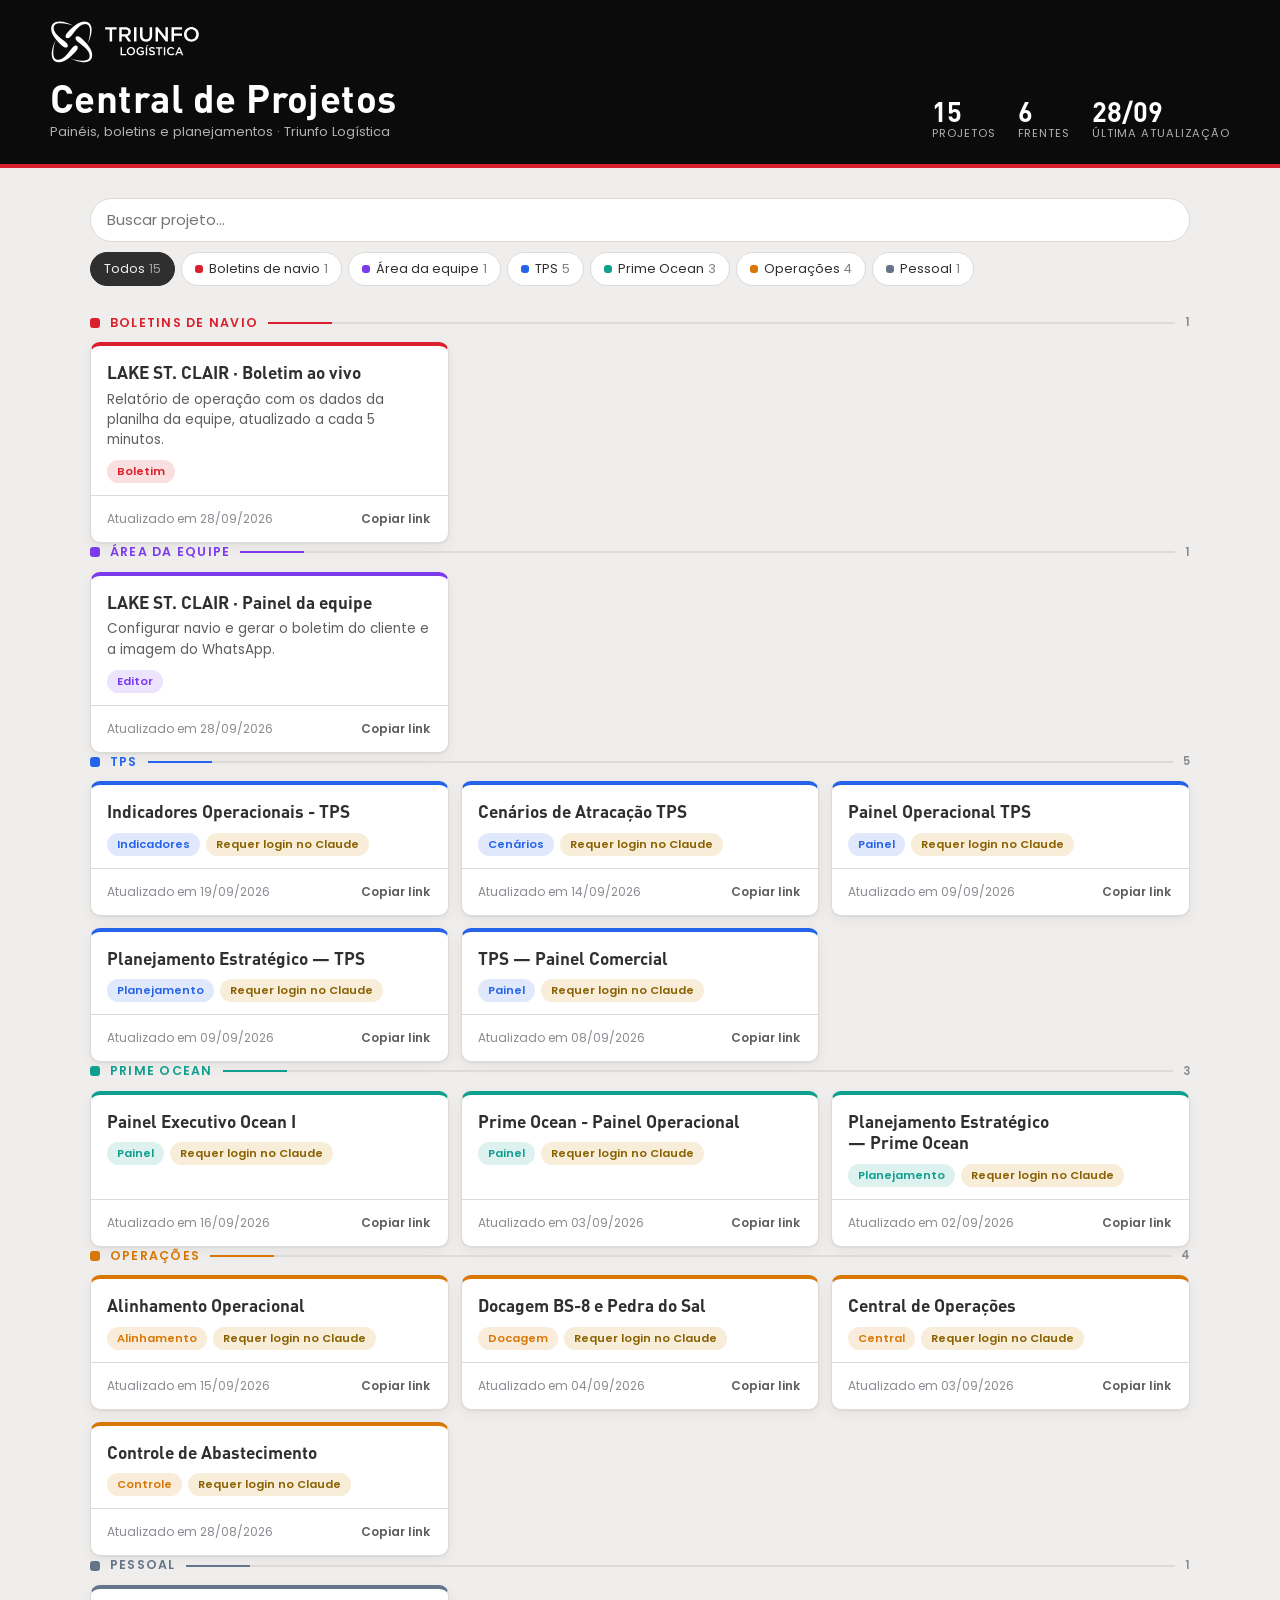
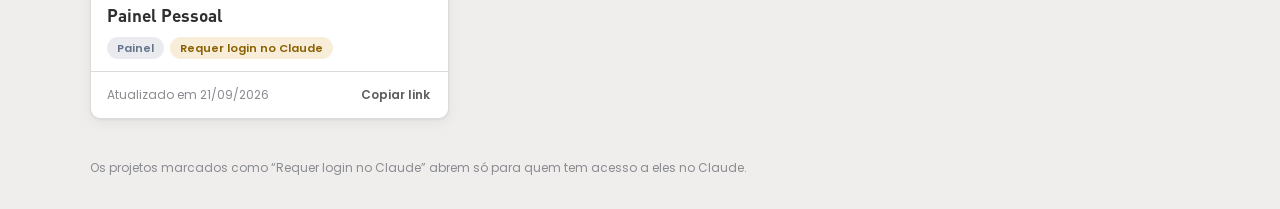
==== commit f94dc727: "Central por frentes e cores; boletim com relógio ao vivo, local de atracação e configuração salva Co" ====
--- a/index.html
+++ b/index.html
@@ -73,7 +73,14 @@
 
 .grupo{display:flex;flex-direction:column;gap:10px}
 .grupo h2{font-size:.78rem;font-family:var(--f-corpo);font-weight:600;text-transform:uppercase;letter-spacing:.1em;color:var(--texto-2);display:flex;align-items:center;gap:10px}
-.grupo h2::after{content:"";flex:1;height:1px;background:var(--borda)}
+.grupo h2::after{content:"";flex:1;height:2px;background:linear-gradient(90deg,var(--cor,var(--borda)) 0 64px,var(--borda) 64px)}
+.grupo h2{color:var(--cor,var(--texto-2))}
+.grupo h2 .qtd{font-size:.72rem;font-weight:600;letter-spacing:0;color:var(--texto-3);order:3}
+.ponto{display:inline-block;width:10px;height:10px;border-radius:3px;background:var(--cor,var(--texto-3));flex:none}
+.chip .ponto{width:8px;height:8px;margin-right:6px;vertical-align:0}
+.grupo .card{border-top:4px solid var(--cor,var(--borda))}
+.grupo .card:hover{border-color:var(--cor,var(--vermelho))}
+.tag.tipo{background:color-mix(in srgb,var(--cor,#8A8C91) 14%,transparent);color:var(--cor,var(--texto-2));border-color:transparent}
 .grade{display:grid;grid-template-columns:repeat(auto-fill,minmax(min(100%,300px),1fr));gap:12px}
 
 .card{background:var(--superficie);border:1px solid var(--borda);border-radius:10px;box-shadow:var(--sombra);display:flex;flex-direction:column;transition:border-color .15s}
@@ -161,10 +168,20 @@
 const norm = s => (s||"").toLowerCase().normalize("NFD").replace(/[̀-ͯ]/g,"");
 function el(tag, attrs, ...kids){ const e=document.createElement(tag); for(const k in attrs||{}){ if(k==="text") e.textContent=attrs[k]; else if(k.startsWith("on")) e.addEventListener(k.slice(2),attrs[k]); else e.setAttribute(k,attrs[k]); } kids.flat().forEach(c=>c&&e.append(c)); return e; }
 const ordenar = (a,b) => (b.atualizado||"").localeCompare(a.atualizado||"") || a.titulo.localeCompare(b.titulo);
+/* cada frente tem uma cor; a ordem das seções segue a rotina (boletins e equipe primeiro) */
+const FRENTES = [
+  ["Boletins de navio", "#DA202C"], ["Área da equipe", "#7C3AED"], ["TPS", "#2563EB"],
+  ["Prime Ocean", "#0E9F8E"], ["Operações", "#D97706"], ["Pessoal", "#64748B"]
+];
+const corDe = c => (FRENTES.find(f => f[0] === c) || [0, "#8A8C91"])[1];
+const ordemDe = c => { const i = FRENTES.findIndex(f => f[0] === c); return i < 0 ? 99 : i; };
+const TIPOS = [[/boletim/i,"Boletim"],[/painel da equipe/i,"Editor"],[/painel/i,"Painel"],[/planejamento/i,"Planejamento"],[/cen[aá]rio/i,"Cenários"],
+  [/indicador/i,"Indicadores"],[/controle/i,"Controle"],[/central/i,"Central"],[/alinhamento/i,"Alinhamento"],[/docagem/i,"Docagem"]];
+const tipoDe = i => (TIPOS.find(([re]) => re.test(i.titulo)) || [0, "Projeto"])[1];
 
 function render(){
   const cats = {}; itens.forEach(i => cats[i.categoria]=(cats[i.categoria]||0)+1);
-  const nomesCat = Object.keys(cats).sort((a,b)=>cats[b]-cats[a]||a.localeCompare(b));
+  const nomesCat = Object.keys(cats).sort((a,b)=>ordemDe(a)-ordemDe(b)||a.localeCompare(b));
   if (filtroCat!=="Todos" && !cats[filtroCat]) filtroCat="Todos";
   $("#r-total").textContent = itens.length;
   $("#r-cat").textContent = nomesCat.length;
@@ -172,18 +189,20 @@
   $("#r-ult").textContent = ult ? fmt(ult).slice(0,5) : "—";
 
   const chips = $("#chips"); chips.replaceChildren();
-  ["Todos",...nomesCat].forEach(c => chips.append(el("button",{type:"button",class:"chip","aria-pressed":String(c===filtroCat),onclick:()=>{filtroCat=c; try{localStorage.setItem("cp-filtro",c)}catch(e){} render();}}, c, el("span",{class:"n",text:c==="Todos"?itens.length:cats[c]}))));
+  ["Todos",...nomesCat].forEach(c => chips.append(el("button",{type:"button",class:"chip","aria-pressed":String(c===filtroCat),style:c==="Todos"?"":`--cor:${corDe(c)}`,onclick:()=>{filtroCat=c; try{localStorage.setItem("cp-filtro",c)}catch(e){} render();}}, c==="Todos"?null:el("i",{class:"ponto"}), c, el("span",{class:"n",text:c==="Todos"?itens.length:cats[c]}))));
 
   const q = norm($("#busca").value.trim());
   const vis = itens.filter(i => (filtroCat==="Todos"||i.categoria===filtroCat) && (!q || norm(i.titulo+" "+(i.descricao||"")+" "+i.categoria).includes(q))).sort(ordenar);
   const lista = $("#lista"); lista.replaceChildren();
   $("#vazio").hidden = vis.length>0;
   const grupos = {}; vis.forEach(i => (grupos[i.categoria] ||= []).push(i));
-  nomesCat.filter(c=>grupos[c]).forEach(c => lista.append(el("section",{class:"grupo"}, el("h2",{text:c}), el("div",{class:"grade"}, grupos[c].map(card)))));
+  nomesCat.filter(c=>grupos[c]).forEach(c => lista.append(el("section",{class:"grupo",style:`--cor:${corDe(c)}`},
+    el("h2",{}, el("i",{class:"ponto"}), c, el("span",{class:"qtd",text:String(grupos[c].length)})), el("div",{class:"grade"}, grupos[c].map(card)))));
 }
 
 function card(i){
-  const tags = ORIGEM[i.origem] ? [el("span",{class:"tag "+ORIGEM[i.origem][1],text:ORIGEM[i.origem][0]})] : [];
+  const tags = [el("span",{class:"tag tipo",text:tipoDe(i)})];
+  if (ORIGEM[i.origem]) tags.push(el("span",{class:"tag "+ORIGEM[i.origem][1],text:ORIGEM[i.origem][0]}));
   const abs = new URL(i.url, location.href).href;
   return el("article",{class:"card"},
     el("a",{class:"corpo",href:i.url,target:"_blank",rel:"noopener"},
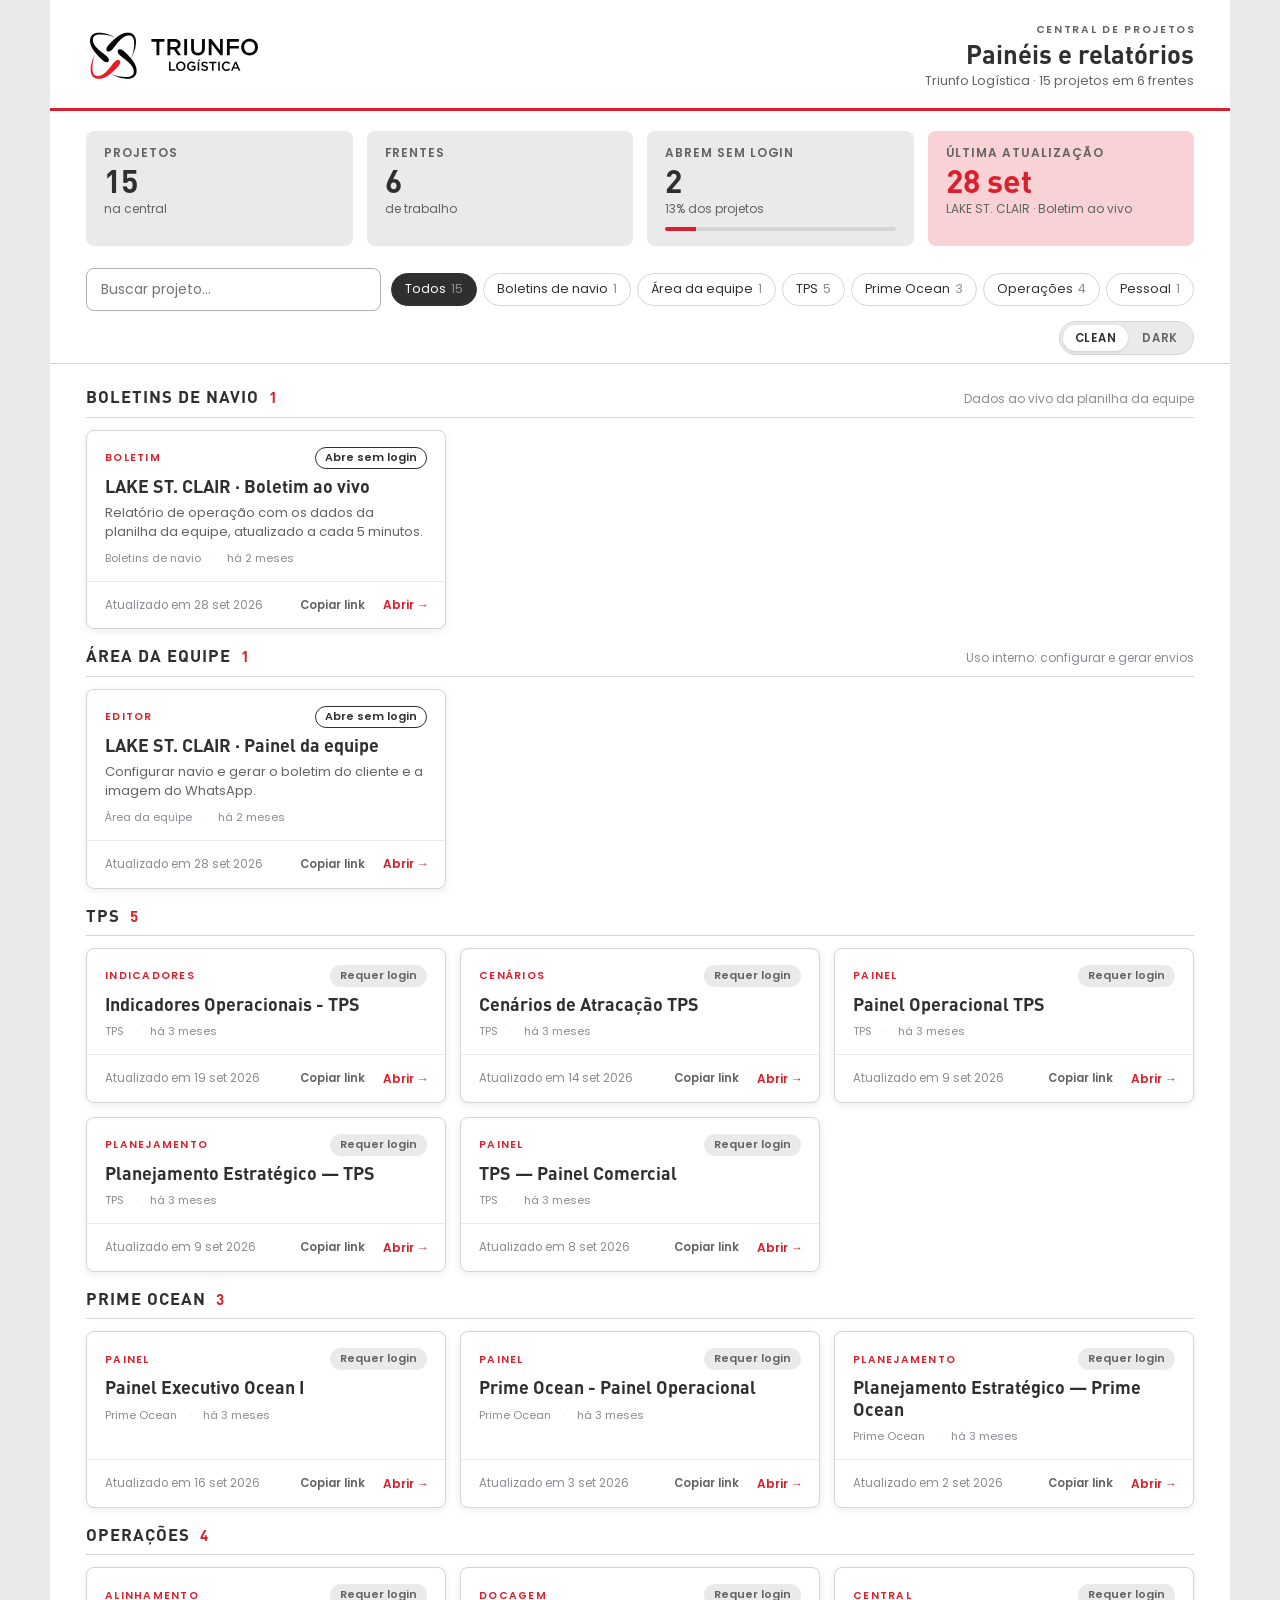
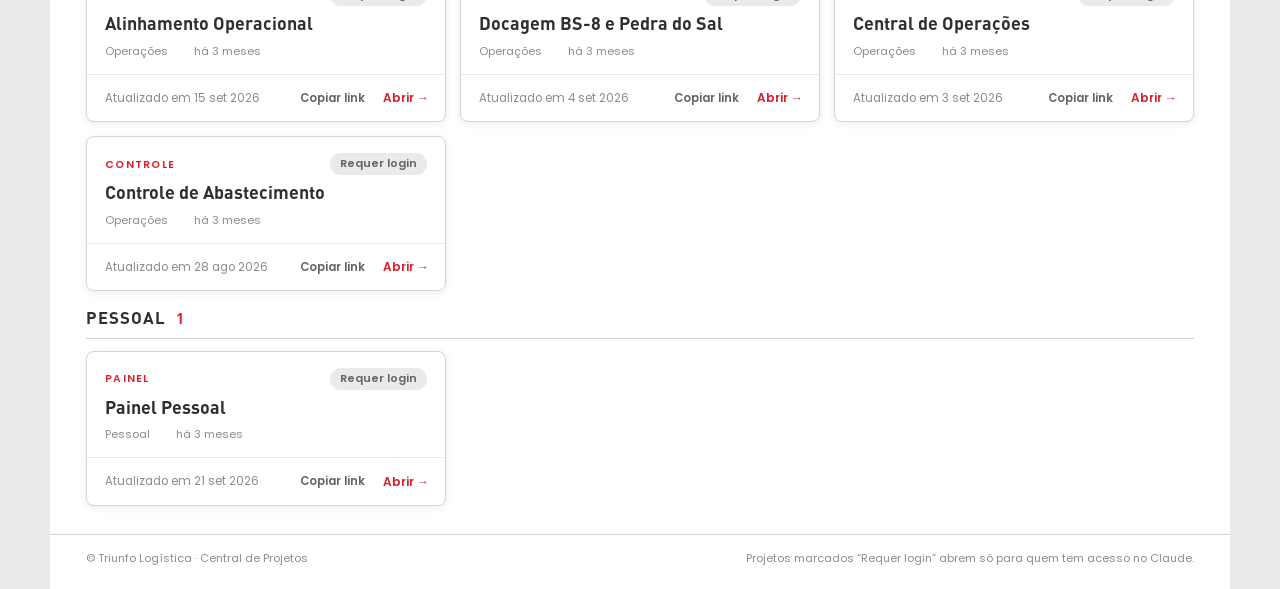
==== commit e8119155: "Central no padrão Triunfo dos relatórios, com modos Clean e Dark Co-Authored-By: Claude Opus 5.5 <no" ====
--- a/index.html
+++ b/index.html
@@ -3,222 +3,271 @@
 <head>
 <meta charset="UTF-8">
 <meta name="viewport" content="width=device-width, initial-scale=1.0, viewport-fit=cover">
-<meta http-equiv="X-UA-Compatible" content="IE=edge">
 <title>Central de Projetos TRL</title>
+<script>
+/* aplica o tema antes de desenhar a página (evita piscar) */
+(function(){ var t = null; try { t = localStorage.getItem("cp-tema"); } catch (e) {}
+  if (!t) t = window.matchMedia && matchMedia("(prefers-color-scheme: dark)").matches ? "escuro" : "claro";
+  document.documentElement.dataset.tema = t; })();
+</script>
 <style>
 @font-face { font-family:'DIN'; font-weight:700; src:url([data-uri]) format('woff2'); }
 @font-face { font-family:'DIN'; font-weight:500; src:url([data-uri]) format('woff2'); }
 @font-face { font-family:'Poppins'; font-weight:400; src:url([data-uri]) format('woff2'); }
 @font-face { font-family:'Poppins'; font-weight:600; src:url([data-uri]) format('woff2'); }
 
-:root{
-  --vermelho:#DA202C; --vermelho-15:#F8D2D4; --vermelho-escuro:#B51E20;
-  --bg:#EFEEEC; --superficie:#FFFFFF; --superficie-2:#F6F5F4;
-  --texto:#2F2F2F; --texto-2:#5E5E60; --texto-3:#8A8C91;
-  --borda:#DDDBD9; --topo:#0B0B0C; --topo-texto:#FFFFFF; --topo-2:#B0B0B0;
-  --atencao:#8A6100; --atencao-bg:#F7EDD9;
-  --ok:#2E7D32; --ok-bg:#E3F1E4;
-  --sombra:0 1px 2px rgba(20,10,10,.06),0 4px 14px rgba(20,10,10,.05);
-  --f-titulo:'DIN','Arial Narrow',Arial,sans-serif;
-  --f-corpo:'Poppins',Helvetica,Arial,sans-serif;
-  --gutter:clamp(16px,4vw,40px);
-}
-@media (prefers-color-scheme:dark){
-  :root:not([data-theme="light"]){
-    color-scheme:dark;
-    --bg:#121112; --superficie:#1C1B1C; --superficie-2:#242224;
-    --texto:#ECEAE8; --texto-2:#B4B1AE; --texto-3:#8A8783;
-    --borda:#343133; --topo:#000000; --vermelho-15:#3A1518;
-    --atencao:#E2B864; --atencao-bg:#33280F; --ok:#8BC98E; --ok-bg:#15291A;
-    --sombra:0 1px 2px rgba(0,0,0,.4);
-  }
-}
-:root[data-theme="dark"]{
+/* ==== Tokens Triunfo Logística (BrandBook v1.5 + Base Apresentações 2026) ==== */
+:root {
+  --trl-vermelho:#DA202C; --trl-preto:#000000; --trl-cinza:#8A8C91; --trl-branco:#FFFFFF;
+  --trl-texto:#2F2F2F; --trl-vermelho-70:#EB777E; --trl-vermelho-40:#F2A4A9; --trl-vermelho-15:#F8D2D4;
+  --trl-cinza-800:#444444; --trl-cinza-600:#636363; --trl-cinza-400:#979797; --trl-cinza-300:#B0B0B0; --trl-cinza-200:#D5D5D5; --trl-cinza-100:#EAEAEA;
+  --trl-bg:var(--trl-branco); --trl-bg-alt:var(--trl-cinza-100); --trl-fg:var(--trl-texto); --trl-fg-muted:var(--trl-cinza-600); --trl-fg-subtle:var(--trl-cinza);
+  --trl-accent:var(--trl-vermelho); --trl-border:var(--trl-cinza-200);
+  --trl-font-titulo:'DIN','Arial Narrow',Arial,sans-serif; --trl-font-corpo:'Poppins',Helvetica,Arial,sans-serif;
+  --trl-radius:8px; --trl-shadow:0 2px 8px rgba(0,0,0,.08);
+  --gutter:clamp(16px, 4vw, 36px);
+  --saldo-bg:var(--trl-vermelho-15); --superficie:var(--trl-bg); --sombra-hover:0 6px 18px rgba(0,0,0,.10);
+}
+/* ===== Modo Dark (preto da marca, vermelho só como destaque) ===== */
+:root[data-tema="escuro"] {
   color-scheme:dark;
-  --bg:#121112; --superficie:#1C1B1C; --superficie-2:#242224;
-  --texto:#ECEAE8; --texto-2:#B4B1AE; --texto-3:#8A8783;
-  --borda:#343133; --topo:#000000; --vermelho-15:#3A1518;
-  --atencao:#E2B864; --atencao-bg:#33280F; --ok:#8BC98E; --ok-bg:#15291A;
-  --sombra:0 1px 2px rgba(0,0,0,.4);
-}
-*{box-sizing:border-box}
-body{margin:0;background:var(--bg);color:var(--texto);font-family:var(--f-corpo);font-size:15px;line-height:1.5}
-h1,h2,h3{font-family:var(--f-titulo);margin:0;text-wrap:balance}
-button,input,select,textarea{font:inherit;color:inherit}
-:focus-visible{outline:2px solid var(--vermelho);outline-offset:2px}
-
-.topo{background:var(--topo);color:var(--topo-texto);padding-inline:var(--gutter);padding-block:20px 22px;border-bottom:4px solid var(--vermelho)}
-.topo-inner{max-width:1180px;margin:0 auto;display:flex;flex-wrap:wrap;align-items:flex-end;justify-content:space-between;gap:16px 32px}
-.marca{display:flex;flex-direction:column;gap:14px}
-.logo{width:150px;height:auto;display:block}
-.topo h1{font-size:clamp(1.6rem,4.5vw,2.4rem);font-weight:700;letter-spacing:.01em;line-height:1.05}
-.topo p{margin:4px 0 0;color:var(--topo-2);font-size:.82rem}
-.resumo{display:flex;gap:22px;flex-wrap:wrap}
-.resumo div{display:flex;flex-direction:column}
-.resumo b{font-family:var(--f-titulo);font-size:1.7rem;line-height:1;font-variant-numeric:tabular-nums}
-.resumo span{font-size:.7rem;text-transform:uppercase;letter-spacing:.08em;color:var(--topo-2)}
-
-.wrap{max-width:1180px;margin:0 auto;padding-inline:var(--gutter);padding-block:20px 40px;display:flex;flex-direction:column;gap:18px}
-
-.barra{display:flex;flex-wrap:wrap;gap:10px;align-items:center;position:sticky;top:env(safe-area-inset-top,0px);z-index:5;background:var(--bg);padding-block:10px}
-.busca{flex:1 1 240px;min-width:0;padding:10px 16px;border-radius:99px;border:1px solid var(--borda);background:var(--superficie)}
-.chips{display:flex;gap:6px;flex-wrap:wrap}
-.chip{border:1px solid var(--borda);background:var(--superficie);border-radius:99px;padding:6px 13px;font-size:.8rem;cursor:pointer;white-space:nowrap}
-.chip[aria-pressed="true"]{background:var(--texto);color:var(--bg);border-color:var(--texto)}
-.chip .n{opacity:.6;margin-left:4px;font-variant-numeric:tabular-nums}
-.btn{border:1px solid var(--borda);background:var(--superficie);border-radius:8px;padding:8px 14px;font-size:.85rem;font-weight:600;cursor:pointer}
-.btn-pri{background:var(--vermelho);border-color:var(--vermelho);color:#fff}
-.btn-pri:hover{background:var(--vermelho-escuro)}
-.btn-perigo{color:var(--vermelho);border-color:var(--vermelho)}
-
-.grupo{display:flex;flex-direction:column;gap:10px}
-.grupo h2{font-size:.78rem;font-family:var(--f-corpo);font-weight:600;text-transform:uppercase;letter-spacing:.1em;color:var(--texto-2);display:flex;align-items:center;gap:10px}
-.grupo h2::after{content:"";flex:1;height:2px;background:linear-gradient(90deg,var(--cor,var(--borda)) 0 64px,var(--borda) 64px)}
-.grupo h2{color:var(--cor,var(--texto-2))}
-.grupo h2 .qtd{font-size:.72rem;font-weight:600;letter-spacing:0;color:var(--texto-3);order:3}
-.ponto{display:inline-block;width:10px;height:10px;border-radius:3px;background:var(--cor,var(--texto-3));flex:none}
-.chip .ponto{width:8px;height:8px;margin-right:6px;vertical-align:0}
-.grupo .card{border-top:4px solid var(--cor,var(--borda))}
-.grupo .card:hover{border-color:var(--cor,var(--vermelho))}
-.tag.tipo{background:color-mix(in srgb,var(--cor,#8A8C91) 14%,transparent);color:var(--cor,var(--texto-2));border-color:transparent}
-.grade{display:grid;grid-template-columns:repeat(auto-fill,minmax(min(100%,300px),1fr));gap:12px}
-
-.card{background:var(--superficie);border:1px solid var(--borda);border-radius:10px;box-shadow:var(--sombra);display:flex;flex-direction:column;transition:border-color .15s}
-.card:hover{border-color:var(--vermelho)}
-.card a.corpo{display:flex;flex-direction:column;gap:6px;padding:16px 16px 12px;text-decoration:none;color:inherit;flex:1}
-.card h3{font-size:1.08rem;font-weight:700;line-height:1.25;overflow-wrap:anywhere}
-.card .desc{font-size:.84rem;color:var(--texto-2);margin:0}
-.meta{display:flex;flex-wrap:wrap;gap:6px;margin-top:4px}
-.tag{font-size:.7rem;font-weight:600;border-radius:99px;padding:2px 9px;background:var(--superficie-2);color:var(--texto-2);border:1px solid var(--borda);white-space:nowrap}
-.tag.outra{background:var(--atencao-bg);color:var(--atencao);border-color:transparent}
-.tag.comp{background:var(--vermelho-15);color:var(--texto);border-color:transparent}
-.rodape-card{display:flex;align-items:center;justify-content:space-between;gap:8px;border-top:1px solid var(--borda);padding:8px 10px 8px 16px;font-size:.75rem;color:var(--texto-3);font-variant-numeric:tabular-nums}
-.acoes{display:flex;gap:2px}
-.icone{border:0;background:none;padding:6px 8px;border-radius:6px;cursor:pointer;font-size:.75rem;font-weight:600;color:var(--texto-2)}
-.icone:hover{background:var(--superficie-2);color:var(--texto)}
-.abrir{color:var(--vermelho);font-weight:600}
-
-.vazio{padding:40px 16px;text-align:center;color:var(--texto-3)}
-
-.painel{background:var(--superficie);border:1px solid var(--borda);border-radius:10px;padding:18px}
-.painel h2{font-size:1.15rem;margin-bottom:8px}
-.painel ol{margin:0;padding-left:1.2em;display:flex;flex-direction:column;gap:6px;font-size:.88rem;max-width:72ch}
-.painel p{font-size:.88rem;color:var(--texto-2);max-width:72ch;margin:8px 0 0}
-.aviso{font-size:.84rem;background:var(--atencao-bg);color:var(--atencao);border-radius:8px;padding:10px 14px}
-
-form.editor{display:grid;grid-template-columns:repeat(auto-fit,minmax(min(100%,220px),1fr));gap:12px}
-form.editor label{display:flex;flex-direction:column;gap:4px;font-size:.78rem;font-weight:600;color:var(--texto-2)}
-form.editor input,form.editor select,form.editor textarea{padding:9px 11px;border:1px solid var(--borda);border-radius:8px;background:var(--superficie-2);font-weight:400;min-width:0}
-form.editor .full{grid-column:1/-1}
-form.editor .linha{grid-column:1/-1;display:flex;gap:8px;flex-wrap:wrap;align-items:center}
-.msg{font-size:.8rem;color:var(--texto-2)}
-
-.confirma{display:flex;gap:6px;align-items:center;flex-wrap:wrap;padding:8px 16px;background:var(--vermelho-15);font-size:.8rem;border-radius:0 0 10px 10px}
-
-footer{max-width:1180px;margin:0 auto;padding-inline:var(--gutter);padding-block:0 32px;color:var(--texto-3);font-size:.75rem}
-@media (prefers-reduced-motion:reduce){*{transition:none!important}}
+  --trl-bg:#0E0E0F; --trl-bg-alt:#1A1A1C; --superficie:#141415;
+  --trl-fg:#EDEDED; --trl-texto:#EDEDED; --trl-fg-muted:#A9A9AD; --trl-fg-subtle:#7D7D82;
+  --trl-border:#2B2B2E; --trl-cinza-100:#222224; --trl-cinza-300:#3A3A3E; --trl-cinza-400:#56565B;
+  --saldo-bg:rgba(218, 32, 44, .16); --trl-shadow:0 0 0 1px rgba(255,255,255,.02); --sombra-hover:0 0 0 1px var(--trl-accent);
+}
+body, .doc, .filtros, .card, .kpi, .chip, .busca { transition:background-color .2s, color .2s, border-color .2s; }
+:root[data-tema="escuro"] body { background:#060607; }
+:root[data-tema="escuro"] .logo path[fill="rgb(2.163696%, 2.714539%, 2.76947%)"] { fill:#FFFFFF; }
+* { box-sizing:border-box; margin:0; padding:0; }
+html { -webkit-text-size-adjust:100%; }
+:root { padding-top:env(safe-area-inset-top, 0px); padding-bottom:env(safe-area-inset-bottom, 0px); }
+body { font-family:var(--trl-font-corpo); font-size:14px; line-height:1.45; color:var(--trl-fg); background:var(--trl-bg-alt); }
+button, input { font:inherit; color:inherit; }
+:focus-visible { outline:2px solid var(--trl-accent); outline-offset:2px; }
+.rot { display:block; font-size:10.5px; font-weight:600; letter-spacing:.08em; text-transform:uppercase; color:var(--trl-fg-muted); line-height:1.3; }
+
+/* página branca centralizada, como nos relatórios */
+.doc { max-width:1180px; margin:0 auto; background:var(--trl-bg); min-height:100vh; display:flex; flex-direction:column; }
+
+/* ===== Cabeçalho ===== */
+.cab { display:flex; justify-content:space-between; align-items:center; gap:20px; padding:22px var(--gutter) 18px; border-bottom:3px solid var(--trl-accent); }
+.logo { width:176px; max-width:45vw; height:auto; display:block; }
+.cab-dir { text-align:right; display:flex; flex-direction:column; align-items:flex-end; }
+.cab-dir .tipo { font-size:10.5px; font-weight:600; letter-spacing:.16em; margin-right:-.16em; text-transform:uppercase; color:var(--trl-fg-muted); }
+.cab-dir h1 { font-family:var(--trl-font-titulo); font-weight:700; font-size:1.6rem; line-height:1.05; margin-top:4px; }
+.cab-dir .sub { font-size:12.5px; color:var(--trl-fg-muted); margin-top:4px; }
+
+/* ===== Indicadores ===== */
+.resumo { display:grid; grid-template-columns:repeat(4, minmax(0, 1fr)); gap:14px; padding:20px var(--gutter) 6px; }
+.kpi { background:var(--trl-bg-alt); border-radius:var(--trl-radius); padding:14px 18px 15px; display:flex; flex-direction:column; gap:2px; }
+.kpi b { font-family:var(--trl-font-titulo); font-weight:700; font-size:2rem; line-height:1.1; font-variant-numeric:tabular-nums; }
+.kpi span { font-size:12px; color:var(--trl-fg-muted); }
+.kpi.destaque { background:var(--saldo-bg); }
+.kpi .barra { display:block; height:4px; border-radius:2px; background:var(--trl-border); margin-top:8px; overflow:hidden; }
+.kpi .barra i { display:block; height:100%; background:var(--trl-accent); }
+.kpi.destaque b { color:var(--trl-accent); }
+
+/* ===== Filtros ===== */
+.filtros { display:flex; flex-wrap:wrap; gap:10px; align-items:center; padding:16px var(--gutter) 8px; position:sticky; top:env(safe-area-inset-top, 0px); z-index:5; background:var(--trl-bg); border-bottom:1px solid var(--trl-border); }
+.busca { flex:1 1 240px; min-width:0; padding:10px 14px; border:1px solid var(--trl-cinza-300); border-radius:var(--trl-radius); background:var(--trl-bg); }
+.busca:focus { outline:2px solid var(--trl-accent); outline-offset:1px; border-color:transparent; }
+.chips { display:flex; gap:6px; flex-wrap:wrap; }
+.chip { border:1px solid var(--trl-border); background:var(--trl-bg); border-radius:99px; padding:6px 13px; font-size:12.5px; font-weight:500; cursor:pointer; white-space:nowrap; color:var(--trl-fg); }
+.chip:hover { border-color:var(--trl-cinza-400); }
+.chip[aria-pressed="true"] { background:var(--trl-fg); border-color:var(--trl-fg); color:var(--trl-bg); }
+.chip .n { margin-left:5px; font-variant-numeric:tabular-nums; color:var(--trl-fg-subtle); }
+.chip[aria-pressed="true"] .n { color:var(--trl-fg-subtle); }
+/* chave Clean / Dark */
+.tema { display:inline-flex; margin-left:auto; border:1px solid var(--trl-border); border-radius:99px; padding:3px; gap:2px; background:var(--trl-bg-alt); }
+.tema button { border:none; background:none; border-radius:99px; padding:5px 12px; font-size:11.5px; font-weight:600; letter-spacing:.06em; text-transform:uppercase; color:var(--trl-fg-muted); cursor:pointer; }
+.tema button[aria-pressed="true"] { background:var(--trl-bg); color:var(--trl-fg); box-shadow:0 1px 3px rgba(0,0,0,.12); }
+:root[data-tema="escuro"] .tema button[aria-pressed="true"] { background:var(--trl-accent); color:#FFFFFF; box-shadow:none; }
+
+/* ===== Seções e cartões ===== */
+main { flex:1; padding:6px var(--gutter) 28px; display:flex; flex-direction:column; gap:26px; }
+.grupo { display:flex; flex-direction:column; gap:12px; }
+.grupo-cab { display:flex; align-items:baseline; gap:10px; padding-bottom:8px; border-bottom:1px solid var(--trl-border); margin-top:14px; }
+.grupo-cab h2 { font-family:var(--trl-font-titulo); font-weight:700; font-size:1.05rem; letter-spacing:.06em; text-transform:uppercase; }
+.grupo-cab .qtd { font-family:var(--trl-font-titulo); font-weight:700; font-size:.95rem; color:var(--trl-accent); }
+.grupo-cab .nota { margin-left:auto; font-size:12px; color:var(--trl-fg-subtle); }
+.grade { display:grid; grid-template-columns:repeat(auto-fill, minmax(min(100%, 300px), 1fr)); gap:14px; }
+.card { position:relative; background:var(--superficie); border:1px solid var(--trl-border); border-radius:var(--trl-radius); box-shadow:var(--trl-shadow); display:flex; flex-direction:column; transition:border-color .15s, box-shadow .15s, transform .15s; }
+.card:hover, .card:focus-within { border-color:var(--trl-accent); box-shadow:var(--sombra-hover); transform:translateY(-1px); }
+.card::before { content:''; position:absolute; left:0; top:14px; bottom:14px; width:3px; border-radius:0 2px 2px 0; background:transparent; transition:background .15s; }
+.card:hover::before, .card:focus-within::before { background:var(--trl-accent); }
+.card-meta { display:flex; flex-wrap:wrap; gap:4px 12px; font-size:11px; color:var(--trl-fg-subtle); margin-top:2px; }
+.card-meta span + span::before { content:'·'; margin-right:12px; color:var(--trl-border); }
+.card-corpo { display:flex; flex-direction:column; gap:7px; padding:16px 18px 14px; text-decoration:none; color:inherit; flex:1; }
+.card-corpo::after { content:''; position:absolute; inset:0; border-radius:var(--trl-radius); }
+.card-topo { display:flex; justify-content:space-between; align-items:center; gap:8px; }
+.card-tipo { font-size:10.5px; font-weight:600; letter-spacing:.12em; text-transform:uppercase; color:var(--trl-accent); }
+.card h3 { font-family:var(--trl-font-titulo); font-weight:700; font-size:1.12rem; line-height:1.2; overflow-wrap:anywhere; }
+.card .desc { font-size:13px; color:var(--trl-fg-muted); }
+.badge { font-size:11px; font-weight:600; border-radius:99px; padding:2px 9px; white-space:nowrap; border:1px solid var(--trl-border); color:var(--trl-fg-muted); background:var(--trl-bg); }
+.badge.livre { border-color:var(--trl-texto); color:var(--trl-texto); }
+.badge.login { background:var(--trl-bg-alt); border-color:transparent; }
+.card-rodape { position:relative; z-index:1; display:flex; justify-content:space-between; align-items:center; gap:8px; border-top:1px solid var(--trl-cinza-100); padding:9px 12px 9px 18px; font-size:11.5px; color:var(--trl-fg-subtle); font-variant-numeric:tabular-nums; }
+.acoes { display:flex; align-items:center; gap:4px; }
+.icone { border:1px solid transparent; background:none; padding:5px 9px; border-radius:6px; cursor:pointer; font-size:11.5px; font-weight:600; color:var(--trl-fg-muted); }
+.icone:hover { border-color:var(--trl-border); color:var(--trl-fg); }
+.abrir { font-size:12px; font-weight:600; color:var(--trl-accent); text-decoration:none; padding:5px 4px; }
+.vazio { padding:40px 16px; text-align:center; color:var(--trl-fg-subtle); border:1px dashed var(--trl-border); border-radius:var(--trl-radius); }
+
+/* ===== Rodapé ===== */
+.rodape { display:flex; justify-content:space-between; flex-wrap:wrap; gap:8px; padding:16px var(--gutter) 22px; border-top:1px solid var(--trl-border); font-size:11px; color:var(--trl-fg-subtle); }
+
+[hidden] { display:none !important; }
+@media (max-width:640px) {
+  .cab { flex-direction:column; align-items:flex-start; gap:12px; }
+  .cab-dir { text-align:left; align-items:flex-start; }
+  .cab-dir .tipo { margin-right:0; }
+  .logo { width:140px; }
+  .resumo { grid-template-columns:repeat(2, minmax(0, 1fr)); gap:10px; }
+  .kpi b { font-size:1.6rem; }
+  .grupo-cab .nota { display:none; }
+}
+@media (max-width:640px) { .tema { margin-left:0; } }
+@media (prefers-reduced-motion:reduce) { .card, body, .doc, .filtros, .kpi, .chip, .busca { transition:none; } .card:hover { transform:none; } }
+@media print {
+  :root, :root[data-tema="escuro"] { --trl-bg:#fff; --trl-bg-alt:#EAEAEA; --superficie:#fff; --trl-fg:#2F2F2F; --trl-texto:#2F2F2F; --trl-fg-muted:#636363; --trl-fg-subtle:#8A8C91; --trl-border:#D5D5D5; --saldo-bg:#F8D2D4; color-scheme:light; }
+  :root[data-tema="escuro"] .logo path[fill="rgb(2.163696%, 2.714539%, 2.76947%)"] { fill:#070707; }
+  .tema { display:none !important; }
+  body { background:#fff; }
+  .doc { max-width:none; min-height:0; }
+  .filtros, .acoes .icone { display:none !important; }
+  .card { box-shadow:none; break-inside:avoid; }
+  .cab { border-bottom-color:var(--trl-accent); -webkit-print-color-adjust:exact; print-color-adjust:exact; }
+}
 </style>
 </head>
 <body>
-
-<header class="topo">
-  <div class="topo-inner">
-    <div class="marca">
-  <svg xmlns="http://www.w3.org/2000/svg" xmlns:xlink="http://www.w3.org/1999/xlink" class="logo" role="img" aria-label="Triunfo Logística" viewBox="0 0 1692 494.765">
-<path fill-rule="evenodd" fill="rgb(100%, 100%, 100%)" fill-opacity="1" d="M 1595.414062 218.671875 C 1587.480469 218.636719 1580.171875 217.117188 1573.558594 214.15625 C 1566.960938 211.222656 1561.261719 207.132812 1556.390625 201.929688 C 1551.570312 196.722656 1547.8125 190.6875 1545.183594 183.875 C 1542.519531 177.050781 1541.203125 169.710938 1541.164062 161.925781 L 1541.164062 161.472656 C 1541.203125 153.671875 1542.488281 146.386719 1545.117188 139.59375 C 1547.691406 132.816406 1551.414062 126.820312 1556.160156 121.703125 C 1560.960938 116.53125 1566.621094 112.511719 1573.1875 109.613281 C 1579.75 106.6875 1587.019531 105.203125 1594.957031 105.171875 C 1602.933594 105.203125 1610.183594 106.71875 1616.800781 109.6875 C 1623.402344 112.613281 1629.132812 116.722656 1633.96875 121.933594 C 1638.785156 127.136719 1642.542969 133.132812 1645.171875 139.960938 C 1647.835938 146.804688 1649.160156 154.132812 1649.195312 161.925781 L 1649.195312 162.386719 C 1649.160156 170.167969 1647.871094 177.457031 1645.246094 184.261719 C 1642.664062 191.019531 1638.980469 196.988281 1634.195312 202.152344 C 1629.417969 207.324219 1623.753906 211.347656 1617.171875 214.242188 C 1610.644531 217.152344 1603.335938 218.636719 1595.414062 218.671875 M 1594.957031 244.429688 C 1604.785156 244.394531 1613.941406 242.949219 1622.449219 240.175781 C 1631.003906 237.371094 1638.679688 233.417969 1645.597656 228.320312 C 1652.457031 223.238281 1658.351562 217.222656 1663.292969 210.359375 C 1668.199219 203.476562 1671.992188 195.925781 1674.621094 187.757812 C 1677.230469 179.550781 1678.554688 170.925781 1678.605469 161.925781 L 1678.605469 161.472656 C 1678.554688 152.4375 1677.269531 143.84375 1674.652344 135.675781 C 1672.058594 127.503906 1668.300781 120.027344 1663.449219 113.179688 C 1658.546875 106.351562 1652.6875 100.421875 1645.859375 95.378906 C 1639.015625 90.316406 1631.375 86.414062 1622.871094 83.625 C 1614.402344 80.855469 1605.242188 79.445312 1595.414062 79.410156 C 1585.574219 79.445312 1576.414062 80.855469 1567.914062 83.679688 C 1559.355469 86.484375 1551.679688 90.4375 1544.816406 95.519531 C 1537.933594 100.617188 1532.003906 106.617188 1527.097656 113.496094 C 1522.179688 120.359375 1518.40625 127.894531 1515.757812 136.097656 C 1513.128906 144.304688 1511.804688 152.875 1511.753906 161.925781 L 1511.753906 162.386719 C 1511.804688 171.386719 1513.09375 179.996094 1515.703125 188.128906 C 1518.332031 196.296875 1522.054688 203.816406 1526.925781 210.660156 C 1531.8125 217.507812 1537.667969 223.433594 1544.5 228.476562 C 1551.34375 233.527344 1559.019531 237.445312 1567.488281 240.210938 C 1575.957031 242.980469 1585.113281 244.394531 1594.957031 244.429688 M 1370.675781 241.695312 L 1398.710938 241.695312 L 1398.710938 176.730469 L 1489.363281 176.730469 L 1489.363281 151.21875 L 1398.710938 151.21875 L 1398.710938 107.671875 L 1489.433594 107.671875 L 1489.433594 82.144531 L 1370.675781 82.144531 Z M 1190.621094 241.695312 L 1218.199219 241.695312 L 1218.199219 128.191406 L 1306.167969 241.695312 L 1329.65625 241.695312 L 1329.65625 82.144531 L 1302.074219 82.144531 L 1302.074219 192.46875 L 1216.589844 82.144531 L 1190.621094 82.144531 Z M 1083.492188 244.199219 C 1093.933594 244.199219 1103.394531 242.71875 1111.828125 239.71875 C 1120.222656 236.722656 1127.441406 232.234375 1133.4375 226.273438 C 1139.453125 220.3125 1144.042969 212.863281 1147.238281 203.902344 C 1150.46875 194.972656 1152.050781 184.566406 1152.105469 172.636719 L 1152.105469 82.144531 L 1124.070312 82.144531 L 1124.070312 173.996094 C 1124.015625 183.808594 1122.394531 192.007812 1119.203125 198.570312 C 1115.972656 205.1875 1111.367188 210.128906 1105.421875 213.464844 C 1099.40625 216.785156 1092.257812 218.441406 1083.949219 218.441406 C 1075.550781 218.441406 1068.371094 216.691406 1062.335938 213.203125 C 1056.335938 209.742188 1051.730469 204.625 1048.507812 197.867188 C 1045.277344 191.09375 1043.652344 182.746094 1043.613281 172.867188 L 1043.613281 82.144531 L 1015.578125 82.144531 L 1015.578125 173.996094 C 1015.613281 185.585938 1017.207031 195.730469 1020.363281 204.503906 C 1023.519531 213.25 1028.070312 220.574219 1034.003906 226.46875 C 1039.929688 232.34375 1047.019531 236.75 1055.386719 239.71875 C 1063.746094 242.71875 1073.082031 244.199219 1083.492188 244.199219 M 947.425781 241.695312 L 975.460938 241.695312 L 975.460938 82.144531 L 947.425781 82.144531 Z M 809.082031 161.242188 L 809.082031 107.671875 L 849.875 107.671875 C 856.824219 107.671875 862.75 108.699219 867.65625 110.707031 C 872.597656 112.773438 876.355469 115.738281 878.964844 119.636719 C 881.59375 123.589844 882.917969 128.421875 882.917969 134.121094 L 882.917969 134.578125 C 882.886719 140 881.5625 144.710938 878.859375 148.664062 C 876.195312 152.644531 872.4375 155.734375 867.535156 157.9375 C 862.648438 160.09375 856.824219 161.203125 850.105469 161.242188 Z M 781.046875 241.695312 L 809.082031 241.695312 L 809.082031 186.082031 L 844.171875 186.082031 L 883.378906 241.695312 L 916.421875 241.695312 L 873.355469 181.300781 C 880.871094 179.164062 887.433594 175.96875 893.136719 171.753906 C 898.835938 167.5 903.277344 162.195312 906.507812 155.734375 C 909.738281 149.277344 911.378906 141.710938 911.414062 132.976562 L 911.414062 132.515625 C 911.378906 125.527344 910.230469 119.140625 907.953125 113.335938 C 905.679688 107.53125 902.453125 102.433594 898.199219 98.109375 C 893.03125 93.046875 886.605469 89.148438 878.859375 86.363281 C 871.113281 83.589844 862.222656 82.179688 852.148438 82.144531 L 781.046875 82.144531 Z M 672.554688 241.695312 L 700.820312 241.695312 L 700.820312 108.132812 L 751.421875 108.132812 L 751.421875 82.144531 L 621.953125 82.144531 L 621.953125 108.132812 L 672.554688 108.132812 Z M 672.554688 241.695312 "/>
-<path fill-rule="evenodd" fill="rgb(100%, 100%, 100%)" fill-opacity="1" d="M 1441.992188 361.054688 L 1457.355469 325.183594 L 1472.867188 361.054688 Z M 1410.847656 396.675781 L 1426.992188 396.675781 L 1436.21875 375.027344 L 1478.617188 375.027344 L 1487.722656 396.675781 L 1504.375 396.675781 L 1464.910156 306.359375 L 1450.3125 306.359375 Z M 1365.625 398.210938 C 1371.1875 398.195312 1376.144531 397.539062 1380.449219 396.253906 C 1384.753906 394.964844 1388.671875 393.128906 1392.148438 390.78125 C 1395.660156 388.402344 1398.9375 385.597656 1402.007812 382.332031 L 1391.898438 372.078125 C 1389.355469 374.480469 1386.820312 376.527344 1384.246094 378.289062 C 1381.683594 380.019531 1378.933594 381.359375 1376 382.292969 C 1373.09375 383.230469 1369.789062 383.726562 1366.140625 383.726562 C 1361.835938 383.710938 1357.882812 382.859375 1354.265625 381.203125 C 1350.683594 379.5625 1347.546875 377.285156 1344.898438 374.355469 C 1342.269531 371.445312 1340.21875 368.058594 1338.757812 364.210938 C 1337.292969 360.367188 1336.570312 356.257812 1336.550781 351.824219 L 1336.550781 351.578125 C 1336.570312 347.152344 1337.292969 343.039062 1338.757812 339.226562 C 1340.21875 335.417969 1342.269531 332.066406 1344.898438 329.167969 C 1347.546875 326.277344 1350.683594 324.039062 1354.265625 322.414062 C 1357.882812 320.792969 1361.835938 319.960938 1366.140625 319.925781 C 1369.546875 319.925781 1372.703125 320.402344 1375.628906 321.335938 C 1378.527344 322.253906 1381.257812 323.558594 1383.820312 325.234375 C 1386.414062 326.898438 1388.882812 328.835938 1391.246094 331.074219 L 1401.371094 319.414062 C 1398.535156 316.660156 1395.464844 314.226562 1392.128906 312.164062 C 1388.792969 310.0625 1385.015625 308.425781 1380.820312 307.257812 C 1376.582031 306.074219 1371.734375 305.472656 1366.261719 305.457031 C 1360.828125 305.472656 1355.75 306.269531 1351.019531 307.824219 C 1346.324219 309.394531 1342.058594 311.582031 1338.261719 314.441406 C 1334.453125 317.28125 1331.1875 320.632812 1328.472656 324.496094 C 1325.769531 328.34375 1323.667969 332.59375 1322.226562 337.234375 C 1320.777344 341.839844 1320.058594 346.707031 1320.019531 351.824219 L 1320.019531 352.089844 C 1320.039062 357.257812 1320.796875 362.144531 1322.261719 366.769531 C 1323.742188 371.390625 1325.824219 375.609375 1328.542969 379.4375 C 1331.277344 383.285156 1334.523438 386.601562 1338.28125 389.386719 C 1342.058594 392.195312 1346.234375 394.347656 1350.859375 395.882812 C 1355.464844 397.417969 1360.386719 398.195312 1365.625 398.210938 M 1284.292969 396.675781 L 1300.046875 396.675781 L 1300.046875 306.992188 L 1284.292969 306.992188 Z M 1222.402344 396.675781 L 1238.296875 396.675781 L 1238.296875 321.605469 L 1266.738281 321.605469 L 1266.738281 306.992188 L 1193.976562 306.992188 L 1193.976562 321.605469 L 1222.402344 321.605469 Z M 1151.683594 397.945312 C 1156.429688 397.945312 1160.734375 397.328125 1164.648438 396.148438 C 1168.535156 394.910156 1171.9375 393.164062 1174.761719 390.855469 C 1177.617188 388.558594 1179.808594 385.734375 1181.359375 382.453125 C 1182.910156 379.136719 1183.6875 375.378906 1183.722656 371.179688 L 1183.722656 370.917969 C 1183.722656 367.226562 1183.105469 363.980469 1181.871094 361.210938 C 1180.671875 358.40625 1178.816406 355.992188 1176.421875 353.941406 C 1174.003906 351.898438 1170.984375 350.132812 1167.40625 348.613281 C 1163.804688 347.113281 1159.640625 345.789062 1154.894531 344.660156 C 1150.625 343.640625 1147.097656 342.652344 1144.324219 341.699219 C 1141.535156 340.726562 1139.386719 339.71875 1137.816406 338.664062 C 1136.242188 337.605469 1135.167969 336.421875 1134.550781 335.117188 C 1133.898438 333.792969 1133.597656 332.277344 1133.632812 330.566406 L 1133.632812 330.316406 C 1133.632812 328.324219 1134.214844 326.523438 1135.363281 324.9375 C 1136.507812 323.328125 1138.167969 322.058594 1140.355469 321.125 C 1142.507812 320.171875 1145.15625 319.699219 1148.226562 319.679688 C 1152.335938 319.679688 1156.410156 320.472656 1160.4375 322.023438 C 1164.492188 323.578125 1168.535156 325.871094 1172.570312 328.90625 L 1181.023438 316.980469 C 1176.507812 313.3125 1171.585938 310.539062 1166.257812 308.617188 C 1160.910156 306.695312 1155 305.742188 1148.488281 305.703125 C 1144.027344 305.742188 1139.933594 306.359375 1136.195312 307.609375 C 1132.46875 308.878906 1129.226562 310.644531 1126.488281 312.957031 C 1123.753906 315.25 1121.65625 317.984375 1120.15625 321.179688 C 1118.65625 324.335938 1117.894531 327.84375 1117.859375 331.710938 L 1117.859375 331.980469 C 1117.859375 336.070312 1118.527344 339.582031 1119.851562 342.476562 C 1121.15625 345.382812 1123.101562 347.820312 1125.640625 349.832031 C 1128.179688 351.824219 1131.308594 353.535156 1134.992188 354.945312 C 1138.714844 356.359375 1142.933594 357.613281 1147.710938 358.742188 C 1151.855469 359.710938 1155.246094 360.644531 1157.890625 361.617188 C 1160.574219 362.570312 1162.621094 363.578125 1164.085938 364.632812 C 1165.550781 365.710938 1166.574219 366.875 1167.140625 368.144531 C 1167.703125 369.417969 1167.988281 370.863281 1167.96875 372.449219 L 1167.96875 372.714844 C 1167.933594 374.992188 1167.296875 376.964844 1166.007812 378.644531 C 1164.722656 380.339844 1162.90625 381.644531 1160.519531 382.578125 C 1158.15625 383.496094 1155.335938 383.972656 1152.070312 383.988281 C 1148.386719 383.988281 1144.925781 383.515625 1141.695312 382.609375 C 1138.464844 381.695312 1135.382812 380.371094 1132.4375 378.644531 C 1129.503906 376.914062 1126.597656 374.816406 1123.753906 372.328125 L 1114.277344 383.601562 C 1119.675781 388.402344 1125.550781 392 1131.871094 394.382812 C 1138.203125 396.761719 1144.820312 397.945312 1151.683594 397.945312 M 1082.253906 299.566406 L 1094.289062 299.566406 L 1110.695312 287.144531 L 1096.597656 280.984375 Z M 1080.597656 396.675781 L 1096.351562 396.675781 L 1096.351562 306.992188 L 1080.597656 306.992188 Z M 1021.789062 398.210938 C 1027.082031 398.160156 1032.007812 397.519531 1036.578125 396.269531 C 1041.148438 395 1045.308594 393.324219 1049.082031 391.222656 C 1052.878906 389.105469 1056.246094 386.8125 1059.195312 384.238281 L 1059.195312 346.585938 L 1021.015625 346.585938 L 1021.015625 360.292969 L 1043.953125 360.292969 L 1043.953125 377.074219 C 1041.179688 379.136719 1037.9375 380.777344 1034.226562 381.996094 C 1030.542969 383.210938 1026.554688 383.832031 1022.304688 383.867188 C 1017.714844 383.832031 1013.550781 383.019531 1009.8125 381.449219 C 1006.070312 379.859375 1002.878906 377.636719 1000.175781 374.761719 C 997.511719 371.882812 995.433594 368.515625 993.984375 364.617188 C 992.558594 360.738281 991.835938 356.464844 991.816406 351.824219 L 991.816406 351.578125 C 991.835938 347.253906 992.574219 343.179688 994.019531 339.386719 C 995.484375 335.574219 997.53125 332.222656 1000.15625 329.3125 C 1002.789062 326.398438 1005.859375 324.125 1009.386719 322.449219 C 1012.898438 320.808594 1016.746094 319.960938 1020.890625 319.925781 C 1024.667969 319.925781 1028 320.332031 1030.929688 321.105469 C 1033.839844 321.902344 1036.523438 322.976562 1038.957031 324.445312 C 1041.355469 325.871094 1043.742188 327.546875 1046 329.539062 L 1055.984375 317.632812 C 1052.96875 315.023438 1049.757812 312.796875 1046.421875 310.980469 C 1043.085938 309.199219 1039.402344 307.804688 1035.359375 306.871094 C 1031.300781 305.933594 1026.695312 305.457031 1021.527344 305.457031 C 1016.113281 305.472656 1011.050781 306.285156 1006.351562 307.878906 C 1001.625 309.445312 997.371094 311.667969 993.578125 314.542969 C 989.753906 317.421875 986.484375 320.792969 983.785156 324.652344 C 981.054688 328.535156 978.953125 332.769531 977.507812 337.359375 C 976.027344 341.960938 975.300781 346.796875 975.285156 351.824219 L 975.285156 352.089844 C 975.300781 357.347656 976.007812 362.273438 977.417969 366.929688 C 978.847656 371.566406 980.894531 375.785156 983.574219 379.613281 C 986.253906 383.425781 989.503906 386.726562 993.296875 389.496094 C 997.109375 392.265625 1001.394531 394.398438 1006.175781 395.917969 C 1010.957031 397.417969 1016.160156 398.195312 1021.789062 398.210938 M 913.40625 383.726562 C 908.941406 383.710938 904.851562 382.859375 901.128906 381.183594 C 897.402344 379.542969 894.210938 377.25 891.476562 374.324219 C 888.757812 371.390625 886.65625 367.988281 885.175781 364.171875 C 883.675781 360.328125 882.9375 356.203125 882.917969 351.824219 L 882.917969 351.578125 C 882.9375 347.203125 883.660156 343.089844 885.144531 339.28125 C 886.589844 335.46875 888.671875 332.101562 891.355469 329.222656 C 894.03125 326.3125 897.226562 324.054688 900.917969 322.429688 C 904.601562 320.792969 908.675781 319.960938 913.144531 319.925781 C 917.640625 319.960938 921.714844 320.808594 925.421875 322.464844 C 929.144531 324.125 932.375 326.417969 935.070312 329.34375 C 937.792969 332.277344 939.910156 335.644531 941.375 339.496094 C 942.875 343.335938 943.613281 347.449219 943.648438 351.824219 L 943.648438 352.089844 C 943.613281 356.464844 942.890625 360.5625 941.421875 364.386719 C 939.957031 368.179688 937.894531 371.53125 935.199219 374.445312 C 932.515625 377.355469 929.339844 379.613281 925.632812 381.238281 C 921.964844 382.878906 917.875 383.710938 913.40625 383.726562 M 913.144531 398.210938 C 918.679688 398.195312 923.816406 397.382812 928.601562 395.808594 C 933.414062 394.242188 937.71875 392.015625 941.617188 389.160156 C 945.484375 386.28125 948.78125 382.914062 951.554688 379.046875 C 954.324219 375.1875 956.457031 370.933594 957.921875 366.347656 C 959.40625 361.738281 960.144531 356.886719 960.164062 351.824219 L 960.164062 351.578125 C 960.144531 346.496094 959.421875 341.664062 957.941406 337.074219 C 956.492188 332.488281 954.375 328.289062 951.640625 324.445312 C 948.890625 320.597656 945.605469 317.261719 941.761719 314.421875 C 937.914062 311.582031 933.628906 309.394531 928.84375 307.824219 C 924.082031 306.269531 918.929688 305.472656 913.40625 305.457031 C 907.867188 305.472656 902.734375 306.269531 897.949219 307.839844 C 893.136719 309.425781 888.828125 311.652344 884.964844 314.507812 C 881.101562 317.367188 877.769531 320.738281 875.011719 324.601562 C 872.242188 328.464844 870.125 332.703125 868.625 337.304688 C 867.164062 341.929688 866.40625 346.742188 866.386719 351.824219 L 866.386719 352.089844 C 866.40625 357.15625 867.125 361.988281 868.609375 366.558594 C 870.09375 371.160156 872.171875 375.378906 874.910156 379.222656 C 877.660156 383.070312 880.945312 386.40625 884.785156 389.246094 C 888.636719 392.085938 892.957031 394.273438 897.703125 395.828125 C 902.464844 397.398438 907.621094 398.195312 913.144531 398.210938 M 796.183594 396.675781 L 859.082031 396.675781 L 859.082031 382.332031 L 811.9375 382.332031 L 811.9375 306.992188 L 796.183594 306.992188 Z M 796.183594 396.675781 "/>
-<path fill-rule="evenodd" fill="rgb(100%, 100%, 100%)" fill-opacity="1" d="M 71.652344 43.703125 L 68.726562 45.027344 L 67.242188 45.765625 L 65.882812 46.453125 L 63.21875 47.988281 L 62.601562 48.394531 L 61.914062 48.835938 L 60.730469 49.597656 L 58.332031 51.359375 L 56.621094 52.789062 L 56.148438 53.175781 L 54.113281 55.085938 L 53.871094 55.347656 L 53.179688 56.070312 L 52.28125 57.058594 L 51.1875 58.363281 L 50.9375 58.695312 L 50.710938 58.964844 L 50.355469 59.4375 L 50.113281 59.777344 L 49.917969 60.019531 L 49.777344 60.234375 L 49.546875 60.566406 L 49.351562 60.835938 L 49.125 61.203125 L 48.984375 61.398438 L 48.824219 61.628906 L 48.59375 62.015625 L 48.417969 62.28125 L 48.097656 62.777344 L 47.890625 63.148438 L 47.585938 63.65625 L 47.375 64.0625 L 47.21875 64.363281 L 46.898438 64.925781 L 46.597656 65.546875 L 46.402344 65.914062 L 46.28125 66.164062 L 45.699219 67.449219 L 45.152344 68.757812 L 45.050781 69.035156 L 44.875 69.515625 L 44.765625 69.765625 L 44.640625 70.117188 L 44.515625 70.449219 L 44.164062 71.507812 L 43.726562 72.921875 L 43.652344 73.21875 L 43.53125 73.679688 L 43.265625 74.738281 L 43.070312 75.496094 L 42.914062 76.273438 L 42.820312 76.714844 L 42.734375 77.085938 L 42.597656 77.84375 L 42.523438 78.320312 L 42.453125 78.707031 L 42.402344 79.058594 L 42.347656 79.449219 L 42.277344 79.925781 L 42.226562 80.296875 L 42.117188 81.125 L 41.976562 82.394531 L 41.941406 82.769531 L 41.921875 83.296875 L 41.875 83.734375 L 41.855469 84.105469 L 41.746094 85.972656 L 41.730469 86.363281 L 41.730469 86.894531 L 41.710938 87.351562 L 41.710938 89.683594 L 41.730469 90.792969 L 41.820312 92.347656 L 41.875 93.347656 L 41.921875 94.285156 L 41.976562 95.132812 L 42.332031 98.589844 L 42.839844 102.050781 L 43.496094 105.453125 L 44.273438 108.878906 L 44.484375 109.6875 L 44.746094 110.574219 L 45.1875 112.230469 L 46.246094 115.5625 L 46.863281 117.292969 L 47.429688 118.914062 L 47.78125 119.78125 L 48.117188 120.644531 L 48.4375 121.476562 L 48.769531 122.289062 L 49.105469 123.078125 L 49.492188 123.964844 L 49.847656 124.789062 L 50.179688 125.550781 L 50.585938 126.417969 L 51.382812 128.09375 L 52.160156 129.679688 L 52.613281 130.5625 L 53.019531 131.371094 L 53.886719 132.980469 L 55.261719 135.449219 L 55.722656 136.242188 L 56.214844 137.089844 L 57.167969 138.695312 L 58.210938 140.355469 L 58.683594 141.144531 L 59.195312 141.941406 L 61.347656 145.171875 L 62.496094 146.828125 L 63.0625 147.640625 L 63.609375 148.417969 L 65.375 150.816406 L 65.957031 151.59375 L 67.808594 154.007812 L 68.410156 154.769531 L 70.949219 157.960938 L 73.59375 161.101562 L 74.246094 161.859375 L 74.972656 162.671875 L 76.3125 164.226562 L 79.136719 167.332031 L 82.007812 170.417969 L 82.769531 171.214844 L 84.265625 172.765625 L 85.007812 173.503906 L 87.285156 175.816406 L 88.042969 176.558594 L 90.394531 178.851562 L 91.941406 180.351562 L 92.773438 181.128906 L 93.550781 181.871094 L 96.78125 184.886719 L 97.585938 185.625 L 100.007812 187.8125 L 100.816406 188.535156 L 105.933594 193.019531 L 107.609375 194.464844 L 112.816406 198.863281 L 114.523438 200.308594 L 116.292969 201.734375 L 118.074219 203.183594 L 119.820312 204.609375 L 121.566406 206.023438 L 123.351562 207.453125 L 128.710938 211.703125 L 132.332031 214.507812 L 134.128906 215.921875 L 135.929688 217.316406 L 141.347656 221.511719 L 143.144531 222.910156 L 146.742188 225.660156 L 153.90625 231.21875 L 157.472656 234.003906 L 160.984375 236.773438 L 164.496094 239.597656 L 166.207031 241.011719 L 167.898438 242.421875 L 169.609375 243.835938 L 171.324219 245.296875 L 172.132812 246.003906 L 172.960938 246.707031 L 173.824219 247.464844 L 174.621094 248.175781 L 176.277344 249.636719 L 177.054688 250.359375 L 177.867188 251.101562 L 178.683594 251.859375 L 179.488281 252.636719 L 180.230469 253.359375 L 181.0625 254.136719 L 183.375 256.449219 L 184.132812 257.238281 L 185.613281 258.828125 L 187.078125 260.453125 L 188.488281 262.09375 L 189.195312 262.941406 L 189.898438 263.820312 L 190.570312 264.671875 L 191.261719 265.570312 L 192.546875 267.351562 L 193.78125 269.222656 L 194.34375 270.121094 L 194.964844 271.148438 L 195.511719 272.113281 L 196.039062 273.121094 L 196.554688 274.109375 L 197.0625 275.167969 L 197.539062 276.242188 L 198 277.339844 L 198.425781 278.433594 L 198.84375 279.628906 L 199.199219 280.796875 L 199.480469 281.886719 C 205.8125 305.023438 191.875 315.324219 169.980469 310.226562 L 168.890625 309.960938 L 167.828125 309.679688 L 166.734375 309.359375 L 165.726562 309.023438 L 164.707031 308.65625 L 163.714844 308.265625 L 162.695312 307.859375 L 161.761719 307.4375 L 160.808594 307.015625 L 159.855469 306.554688 L 158.921875 306.078125 L 158.015625 305.601562 L 157.101562 305.109375 L 156.21875 304.617188 L 155.304688 304.085938 L 153.554688 303.027344 L 152.691406 302.480469 L 151.84375 301.933594 L 150.113281 300.769531 L 148.386719 299.550781 L 147.59375 298.96875 L 146.726562 298.351562 L 145.878906 297.734375 L 144.203125 296.464844 L 143.390625 295.808594 L 141.699219 294.488281 L 140.902344 293.851562 L 140.078125 293.179688 L 139.226562 292.492188 L 138.382812 291.789062 L 137.625 291.132812 L 136.757812 290.429688 L 135.910156 289.707031 L 132.59375 286.828125 L 130.953125 285.382812 L 129.277344 283.902344 L 125.980469 280.882812 L 124.316406 279.367188 L 122.640625 277.8125 L 121.003906 276.257812 L 119.308594 274.65625 L 115.976562 271.464844 L 114.316406 269.835938 L 112.636719 268.199219 L 110.949219 266.558594 L 109.269531 264.898438 L 105.898438 261.53125 L 102.546875 258.125 L 99.195312 254.664062 L 95.84375 251.191406 L 94.167969 249.425781 L 92.492188 247.628906 L 90.832031 245.863281 L 89.171875 244.078125 L 87.496094 242.261719 L 84.199219 238.625 L 80.898438 234.960938 L 79.257812 233.105469 L 77.652344 231.253906 L 76.03125 229.398438 L 74.40625 227.511719 L 72.816406 225.640625 L 71.246094 223.769531 L 68.089844 220.011719 L 64.914062 216.132812 L 64.136719 215.164062 L 61.824219 212.25 L 58.792969 208.351562 L 56.566406 205.40625 L 55.085938 203.425781 L 54.378906 202.460938 L 53.621094 201.453125 L 50.761719 197.464844 L 50.074219 196.476562 L 49.351562 195.457031 L 48.679688 194.464844 L 47.976562 193.476562 L 47.269531 192.457031 L 46.585938 191.414062 L 45.929688 190.425781 L 44.550781 188.378906 L 41.90625 184.304688 L 39.984375 181.195312 L 39.367188 180.175781 L 38.730469 179.117188 L 36.878906 175.992188 L 36.3125 174.972656 L 35.695312 173.929688 L 34.515625 171.828125 L 32.222656 167.597656 L 30.046875 163.359375 L 29.539062 162.285156 L 27.984375 159.074219 L 26.503906 155.84375 L 26.011719 154.730469 L 25.09375 152.582031 L 24.175781 150.390625 L 23.734375 149.28125 L 22.464844 146.015625 L 22.058594 144.902344 L 20.839844 141.550781 L 20.488281 140.460938 L 19.78125 138.289062 L 19.410156 137.109375 L 18.089844 132.628906 L 17.785156 131.5 L 17.523438 130.417969 L 17.226562 129.308594 L 16.941406 128.125 L 16.675781 126.996094 L 16.183594 124.773438 L 15.933594 123.59375 L 15.070312 119.023438 L 14.894531 117.839844 L 14.738281 116.730469 L 14.5625 115.617188 L 14.382812 114.382812 L 14.242188 113.21875 L 13.871094 109.761719 L 13.785156 108.59375 L 13.710938 107.484375 L 13.535156 105.101562 L 13.394531 100.460938 L 13.414062 99.28125 L 13.414062 98.152344 L 13.429688 97.003906 L 13.449219 95.753906 L 13.554688 93.527344 L 13.675781 91.460938 L 13.695312 91.023438 L 13.839844 89.082031 L 13.90625 88.460938 L 13.960938 87.832031 L 14.191406 85.851562 L 14.433594 84 L 14.523438 83.3125 L 14.628906 82.640625 L 14.71875 82.058594 L 14.824219 81.425781 L 15.265625 78.972656 L 15.515625 77.71875 L 15.777344 76.503906 L 16.058594 75.300781 L 16.359375 74.105469 L 16.675781 72.902344 L 16.835938 72.375 L 17.011719 71.753906 L 17.347656 70.625 L 17.683594 69.53125 L 18.070312 68.332031 L 18.652344 66.691406 L 19.269531 65.054688 L 19.726562 63.921875 L 20.402344 62.335938 L 20.644531 61.769531 L 20.839844 61.363281 L 21.070312 60.835938 L 21.355469 60.234375 L 22.355469 58.242188 L 22.621094 57.714844 L 22.871094 57.289062 L 23.152344 56.742188 L 23.714844 55.734375 L 23.964844 55.308594 L 24.261719 54.800781 L 24.863281 53.808594 L 25.128906 53.390625 L 25.410156 52.949219 L 25.761719 52.402344 L 26.644531 51.078125 L 27.28125 50.179688 L 27.597656 49.71875 L 28.234375 48.855469 L 28.585938 48.394531 L 29.59375 47.125 L 30.59375 45.886719 L 30.984375 45.449219 L 32.398438 43.859375 L 33.472656 42.710938 L 34.285156 41.90625 L 35.433594 40.777344 L 36.980469 39.359375 L 37.792969 38.65625 L 38.148438 38.355469 L 38.609375 37.953125 L 39.453125 37.277344 L 40.988281 36.082031 L 41.875 35.390625 L 42.789062 34.757812 L 43.597656 34.195312 L 45.347656 32.992188 L 46.28125 32.410156 L 48.984375 30.789062 L 52.6875 28.808594 L 56.5 27.03125 L 59.304688 25.902344 L 60.378906 25.457031 L 64.347656 24.050781 L 65.40625 23.710938 L 67.347656 23.128906 L 68.476562 22.777344 L 69.503906 22.53125 L 71.476562 22.015625 L 72.625 21.699219 L 76.84375 20.800781 L 77.933594 20.589844 L 80 20.21875 L 81.164062 20.007812 L 83.296875 19.710938 L 84.394531 19.546875 L 85.523438 19.390625 L 88.800781 19 L 89.96875 18.878906 L 94.429688 18.507812 L 95.597656 18.453125 L 96.6875 18.386719 L 99.019531 18.257812 L 100.148438 18.242188 L 101.277344 18.210938 L 102.371094 18.191406 L 103.589844 18.15625 L 108.246094 18.136719 L 109.375 18.171875 L 110.542969 18.191406 L 111.6875 18.210938 L 112.902344 18.242188 C 132.152344 19.089844 187.695312 22.089844 263.667969 65.5625 C 217.636719 43.472656 164.476562 34.742188 112.902344 35.886719 L 111.828125 35.9375 L 109.625 36.046875 L 108.652344 36.0625 L 107.609375 36.148438 L 105.425781 36.308594 L 104.453125 36.363281 L 102.351562 36.574219 L 101.3125 36.660156 L 100.378906 36.75 L 99.351562 36.890625 L 98.347656 37 L 97.308594 37.140625 L 96.371094 37.242188 L 92.492188 37.863281 L 88.714844 38.546875 L 87.78125 38.777344 L 85.042969 39.359375 L 83.246094 39.839844 L 82.3125 40.101562 L 81.480469 40.296875 L 80.648438 40.542969 L 78.09375 41.324219 L 74.8125 42.449219 L 72.359375 43.421875 Z M 71.652344 43.703125 "/>
-<path fill-rule="evenodd" fill="rgb(100%, 100%, 100%)" fill-opacity="1" d="M 417.023438 450.828125 L 419.957031 449.503906 L 421.4375 448.746094 L 422.792969 448.058594 L 425.457031 446.542969 L 426.078125 446.136719 L 426.746094 445.691406 L 427.945312 444.914062 L 430.34375 443.167969 L 432.039062 441.738281 L 432.535156 441.332031 L 434.5625 439.429688 L 434.8125 439.164062 L 435.5 438.460938 L 436.398438 437.472656 L 437.492188 436.167969 L 437.738281 435.828125 L 437.949219 435.566406 L 438.320312 435.085938 L 438.570312 434.753906 L 438.746094 434.507812 L 438.902344 434.277344 L 439.132812 433.957031 L 439.554688 433.324219 L 439.699219 433.132812 L 439.855469 432.898438 L 440.085938 432.511719 L 440.265625 432.234375 L 440.578125 431.734375 L 440.773438 431.363281 L 441.074219 430.871094 L 441.285156 430.464844 L 441.460938 430.167969 L 441.761719 429.605469 L 442.078125 428.984375 L 442.253906 428.597656 L 442.394531 428.347656 L 442.976562 427.078125 L 443.523438 425.753906 L 443.632812 425.488281 L 443.808594 424.996094 L 443.914062 424.75 L 444.019531 424.414062 L 444.160156 424.0625 L 444.515625 423.003906 L 444.9375 421.609375 L 445.023438 421.292969 L 445.132812 420.851562 L 445.328125 420.128906 L 445.414062 419.792969 L 445.589844 419.015625 L 445.765625 418.257812 L 445.855469 417.816406 L 445.925781 417.425781 L 446.066406 416.667969 L 446.152344 416.191406 L 446.226562 415.804688 L 446.28125 415.46875 L 446.328125 415.082031 L 446.402344 414.605469 L 446.457031 414.214844 L 446.558594 413.40625 L 446.699219 412.132812 L 446.71875 411.761719 L 446.753906 411.234375 L 446.808594 410.777344 L 446.910156 408.550781 L 446.929688 408.148438 L 446.949219 407.632812 L 446.96875 407.160156 L 446.96875 404.828125 L 446.929688 403.734375 L 446.863281 402.164062 L 446.789062 401.179688 L 446.753906 400.246094 L 446.699219 399.394531 L 446.347656 395.9375 L 445.835938 392.480469 L 445.1875 389.074219 L 444.390625 385.632812 L 444.179688 384.839844 L 443.929688 383.957031 L 443.488281 382.300781 L 442.429688 378.949219 L 441.8125 377.21875 L 441.230469 375.609375 L 440.894531 374.730469 L 440.226562 373.035156 L 439.910156 372.222656 L 439.574219 371.433594 L 439.183594 370.566406 L 438.832031 369.71875 L 438.496094 368.960938 L 438.074219 368.113281 L 437.296875 366.4375 L 436.90625 365.628906 L 436.503906 364.832031 L 436.046875 363.949219 L 435.65625 363.15625 L 434.792969 361.53125 L 433.417969 359.058594 L 432.957031 358.269531 L 432.445312 357.421875 L 431.511719 355.835938 L 430.472656 354.15625 L 429.976562 353.363281 L 429.480469 352.589844 L 428.953125 351.773438 L 427.328125 349.339844 L 426.167969 347.699219 L 425.617188 346.890625 L 425.070312 346.113281 L 423.308594 343.695312 L 422.726562 342.9375 L 420.875 340.519531 L 420.273438 339.742188 L 417.730469 336.566406 L 415.082031 333.410156 L 414.433594 332.652344 L 413.710938 331.855469 L 412.367188 330.304688 L 409.546875 327.179688 L 406.667969 324.09375 L 405.890625 323.316406 L 404.410156 321.765625 L 403.667969 321.007812 L 401.375 318.695312 L 400.632812 317.953125 L 398.289062 315.660156 L 396.734375 314.160156 L 395.90625 313.402344 L 395.128906 312.640625 L 391.886719 309.644531 L 391.089844 308.902344 L 388.65625 306.714844 L 387.859375 305.988281 L 382.742188 301.507812 L 381.050781 300.046875 L 375.863281 295.648438 L 374.152344 294.222656 L 372.386719 292.796875 L 370.605469 291.34375 L 368.859375 289.902344 L 365.332031 287.078125 L 359.964844 282.808594 L 356.351562 280 L 354.550781 278.589844 L 352.75 277.195312 L 347.332031 273.015625 L 345.535156 271.621094 L 341.933594 268.851562 L 334.769531 263.3125 L 331.207031 260.523438 L 327.699219 257.738281 L 324.183594 254.933594 L 320.765625 252.109375 L 319.070312 250.675781 L 317.359375 249.230469 L 316.546875 248.527344 L 315.714844 247.804688 L 314.851562 247.0625 L 314.058594 246.335938 L 312.398438 244.875 L 311.621094 244.152344 L 310.8125 243.410156 L 309.984375 242.652344 L 309.167969 241.890625 L 308.449219 241.167969 L 307.617188 240.394531 L 306.085938 238.855469 L 305.308594 238.0625 L 304.550781 237.273438 L 303.066406 235.699219 L 301.585938 234.078125 L 300.191406 232.433594 L 299.484375 231.589844 L 298.761719 230.703125 L 298.109375 229.839844 L 297.421875 228.960938 L 296.132812 227.160156 L 295.515625 226.242188 L 294.898438 225.308594 L 294.332031 224.390625 L 293.714844 223.382812 L 293.167969 222.410156 L 292.621094 221.410156 L 292.128906 220.417969 L 291.617188 219.363281 L 291.140625 218.28125 L 290.679688 217.191406 L 290.257812 216.078125 L 289.832031 214.894531 L 289.480469 213.714844 L 289.179688 212.636719 C 282.863281 189.507812 296.804688 179.1875 318.699219 184.304688 L 319.792969 184.550781 L 320.851562 184.851562 L 321.941406 185.164062 L 322.949219 185.503906 L 323.976562 185.875 L 324.960938 186.246094 L 325.984375 186.667969 L 326.921875 187.074219 L 327.875 187.515625 L 328.828125 187.972656 L 329.761719 188.433594 L 330.660156 188.910156 L 331.558594 189.402344 L 332.457031 189.914062 L 333.378906 190.425781 L 335.105469 191.484375 L 335.972656 192.050781 L 336.835938 192.597656 L 337.703125 193.160156 L 340.292969 194.960938 L 341.089844 195.539062 L 341.933594 196.160156 L 342.800781 196.796875 L 344.476562 198.066406 L 345.285156 198.699219 L 346.980469 200.023438 L 347.773438 200.675781 L 348.605469 201.332031 L 349.449219 202.019531 L 350.296875 202.722656 L 351.058594 203.378906 L 351.921875 204.082031 L 352.769531 204.804688 L 356.085938 207.683594 L 357.722656 209.144531 L 359.402344 210.628906 L 362.703125 213.625 L 364.359375 215.164062 L 366.015625 216.714844 L 367.675781 218.25 L 369.367188 219.855469 L 372.707031 223.066406 L 374.363281 224.671875 L 376.039062 226.3125 L 377.734375 227.972656 L 379.410156 229.628906 L 382.78125 233 L 386.128906 236.40625 L 387.804688 238.117188 L 389.480469 239.863281 L 392.835938 243.335938 L 394.515625 245.101562 L 396.1875 246.882812 L 397.828125 248.667969 L 399.503906 250.449219 L 401.179688 252.25 L 407.78125 259.550781 L 409.421875 261.421875 L 411.007812 263.253906 L 412.648438 265.113281 L 414.273438 267 L 415.859375 268.871094 L 417.433594 270.742188 L 420.589844 274.5 L 422.972656 277.40625 L 423.765625 278.398438 L 424.542969 279.367188 L 426.835938 282.257812 L 429.871094 286.160156 L 432.109375 289.105469 L 433.59375 291.101562 L 434.296875 292.070312 L 435.039062 293.058594 L 436.488281 295.054688 L 437.914062 297.046875 L 438.601562 298.035156 L 439.328125 299.074219 L 439.996094 300.046875 L 440.703125 301.054688 L 441.390625 302.074219 L 442.097656 303.097656 L 442.746094 304.101562 L 444.105469 306.132812 L 446.753906 310.226562 L 448.695312 313.328125 L 449.296875 314.335938 L 449.949219 315.394531 L 451.800781 318.519531 L 452.363281 319.539062 L 452.964844 320.582031 L 454.167969 322.703125 L 456.460938 326.933594 L 458.609375 331.171875 L 459.140625 332.226562 L 460.691406 335.4375 L 462.175781 338.667969 L 462.671875 339.78125 L 463.589844 341.929688 L 464.503906 344.136719 L 464.941406 345.230469 L 466.214844 348.511719 L 466.625 349.605469 L 467.820312 352.960938 L 468.171875 354.050781 L 468.898438 356.238281 L 469.269531 357.402344 L 470.589844 361.882812 L 470.875 363.03125 L 471.160156 364.109375 L 471.4375 365.222656 L 471.734375 366.382812 L 472.003906 367.53125 L 472.496094 369.757812 L 472.742188 370.9375 L 473.605469 375.507812 L 473.785156 376.671875 L 473.945312 377.785156 L 474.121094 378.910156 L 474.296875 380.128906 L 474.417969 381.308594 L 474.789062 384.753906 L 474.878906 385.933594 L 474.964844 387.046875 L 475.125 389.410156 L 475.269531 394.066406 L 475.269531 396.359375 L 475.25 397.527344 L 475.230469 398.757812 L 475.125 401.003906 L 475 403.050781 L 474.984375 403.503906 L 474.84375 405.449219 L 474.773438 406.050781 L 474.722656 406.699219 L 474.492188 408.675781 L 474.242188 410.511719 L 474.15625 411.214844 L 474.050781 411.890625 L 473.964844 412.453125 L 473.855469 413.085938 L 473.417969 415.554688 L 473.167969 416.792969 L 472.882812 418.007812 L 472.621094 419.230469 L 472.320312 420.425781 L 471.984375 421.625 L 471.84375 422.15625 L 471.667969 422.773438 L 471.335938 423.902344 L 470.996094 424.996094 L 470.800781 425.578125 L 470.605469 426.179688 L 470.027344 427.820312 L 469.410156 429.476562 L 469.179688 430.042969 L 468.949219 430.589844 L 468.28125 432.195312 L 468.03125 432.761719 L 467.820312 433.167969 L 467.589844 433.679688 L 467.328125 434.277344 L 466.320312 436.289062 L 466.058594 436.796875 L 465.808594 437.242188 L 465.523438 437.769531 L 464.960938 438.796875 L 464.699219 439.214844 L 464.414062 439.710938 L 464.117188 440.222656 L 463.8125 440.699219 L 463.550781 441.121094 L 463.265625 441.582031 L 462.914062 442.128906 L 462.632812 442.535156 L 462.035156 443.433594 L 461.398438 444.351562 L 461.082031 444.792969 L 460.445312 445.65625 L 460.089844 446.117188 L 459.089844 447.386719 L 458.082031 448.625 L 457.695312 449.0625 L 456.988281 449.875 L 456.285156 450.652344 L 455.1875 451.800781 L 454.78125 452.21875 L 454.394531 452.625 L 453.25 453.734375 L 451.695312 455.167969 L 450.882812 455.855469 L 450.53125 456.152344 L 450.074219 456.578125 L 449.207031 457.230469 L 447.691406 458.429688 L 446.808594 459.136719 L 445.890625 459.753906 L 445.0625 460.335938 L 443.332031 461.535156 L 442.394531 462.101562 L 439.699219 463.742188 L 435.992188 465.71875 L 432.183594 467.480469 L 429.378906 468.628906 L 428.28125 469.070312 L 424.328125 470.460938 L 423.273438 470.800781 L 421.328125 471.382812 L 420.199219 471.734375 L 419.160156 471.996094 L 417.199219 472.511719 L 416.054688 472.808594 L 411.839844 473.726562 L 410.742188 473.921875 L 408.679688 474.292969 L 407.515625 474.503906 L 404.285156 474.976562 L 403.140625 475.140625 L 399.875 475.511719 L 398.710938 475.632812 L 394.246094 476.003906 L 393.082031 476.078125 L 391.988281 476.125 L 389.664062 476.253906 L 387.402344 476.320312 L 386.308594 476.335938 L 385.089844 476.375 L 380.433594 476.390625 L 379.289062 476.355469 L 378.121094 476.335938 L 376.992188 476.300781 L 375.773438 476.289062 C 356.527344 475.4375 300.96875 472.441406 225.007812 428.96875 C 271.042969 451.058594 324.199219 459.789062 375.773438 458.625 L 376.851562 458.59375 L 379.058594 458.484375 L 380.011719 458.445312 L 381.066406 458.378906 L 383.238281 458.222656 L 384.226562 458.148438 L 386.324219 457.957031 L 387.367188 457.847656 L 388.300781 457.777344 L 389.324219 457.636719 L 390.332031 457.511719 L 391.371094 457.390625 L 392.304688 457.269531 L 396.1875 456.667969 L 399.964844 455.964844 L 400.898438 455.75 L 403.632812 455.148438 L 405.433594 454.6875 L 406.371094 454.429688 L 407.195312 454.214844 L 408.027344 453.96875 L 410.585938 453.207031 L 413.847656 452.078125 L 416.300781 451.109375 Z M 417.023438 450.828125 "/>
-<path fill-rule="evenodd" fill="rgb(100%, 100%, 100%)" fill-opacity="1" d="M 443.421875 76.375 L 442.097656 73.449219 L 441.339844 71.984375 L 440.652344 70.625 L 439.117188 67.960938 L 438.726562 67.34375 L 438.285156 66.65625 L 437.507812 65.453125 L 435.746094 63.074219 L 434.332031 61.363281 L 433.925781 60.871094 L 432.019531 58.859375 L 431.757812 58.613281 L 431.054688 57.925781 L 430.066406 57.023438 L 428.757812 55.929688 L 428.425781 55.679688 L 428.15625 55.453125 L 427.679688 55.101562 L 427.34375 54.855469 L 427.101562 54.660156 L 426.871094 54.5 L 426.535156 54.289062 L 426.269531 54.09375 L 425.917969 53.847656 L 425.722656 53.707031 L 425.476562 53.566406 L 425.105469 53.335938 L 424.824219 53.140625 L 424.328125 52.84375 L 423.957031 52.632812 L 423.464844 52.328125 L 423.058594 52.117188 L 422.742188 51.941406 L 422.195312 51.644531 L 421.578125 51.324219 L 421.1875 51.148438 L 420.941406 51.023438 L 419.671875 50.441406 L 418.347656 49.894531 L 418.070312 49.789062 L 417.589844 49.613281 L 417.339844 49.507812 L 417.007812 49.382812 L 416.65625 49.261719 L 415.597656 48.90625 L 414.203125 48.46875 L 413.886719 48.394531 L 413.441406 48.273438 L 412.71875 48.078125 L 412.386719 47.988281 L 411.609375 47.8125 L 410.832031 47.65625 L 410.410156 47.570312 L 410.019531 47.476562 L 409.261719 47.339844 L 408.785156 47.265625 L 408.398438 47.199219 L 408.046875 47.125 L 407.675781 47.070312 L 407.195312 47.015625 L 406.808594 46.96875 L 406 46.859375 L 404.726562 46.71875 L 404.355469 46.683594 L 403.808594 46.648438 L 403.371094 46.617188 L 403 46.578125 L 401.148438 46.488281 L 400.742188 46.472656 L 400.210938 46.472656 L 399.753906 46.453125 L 397.421875 46.453125 L 396.328125 46.472656 L 394.757812 46.542969 L 393.773438 46.617188 L 392.820312 46.664062 L 391.988281 46.71875 L 388.53125 47.070312 L 385.074219 47.582031 L 381.667969 48.21875 L 378.226562 49.015625 L 377.4375 49.226562 L 376.53125 49.46875 L 374.890625 49.929688 L 371.539062 50.96875 L 369.8125 51.605469 L 368.1875 52.171875 L 367.324219 52.523438 L 366.460938 52.84375 L 365.628906 53.179688 L 364.820312 53.492188 L 364.027344 53.828125 L 363.15625 54.21875 L 362.3125 54.585938 L 361.554688 54.921875 L 360.6875 55.328125 L 359.011719 56.105469 L 358.222656 56.492188 L 357.425781 56.898438 L 356.539062 57.359375 L 355.734375 57.761719 L 354.125 58.628906 L 351.65625 59.988281 L 350.863281 60.464844 L 350.015625 60.957031 L 348.410156 61.890625 L 346.753906 62.933594 L 345.960938 63.425781 L 345.179688 63.941406 L 344.367188 64.46875 L 341.933594 66.089844 L 340.277344 67.238281 L 339.480469 67.804688 L 338.703125 68.351562 L 336.289062 70.117188 L 335.53125 70.679688 L 333.113281 72.53125 L 332.335938 73.132812 L 329.160156 75.6875 L 326.003906 78.316406 L 325.246094 78.992188 L 324.433594 79.695312 L 322.894531 81.054688 L 319.773438 83.859375 L 316.6875 86.75 L 315.910156 87.511719 L 314.359375 89.011719 L 313.601562 89.730469 L 311.289062 92.027344 L 310.546875 92.785156 L 308.253906 95.132812 L 306.753906 96.6875 L 305.992188 97.496094 L 305.234375 98.292969 L 302.21875 101.519531 L 301.496094 102.316406 L 299.292969 104.75 L 298.582031 105.542969 L 294.101562 110.675781 L 292.636719 112.351562 L 288.242188 117.558594 L 286.816406 119.273438 L 285.390625 121.015625 L 283.921875 122.800781 L 282.496094 124.546875 L 281.078125 126.308594 L 279.671875 128.09375 L 275.402344 133.4375 L 272.597656 137.054688 L 271.183594 138.851562 L 269.789062 140.65625 L 265.59375 146.089844 L 264.214844 147.871094 L 261.445312 151.484375 L 255.902344 158.628906 L 253.117188 162.195312 L 250.332031 165.707031 L 247.507812 169.21875 L 246.09375 170.949219 L 244.703125 172.640625 L 243.269531 174.355469 L 241.824219 176.046875 L 241.121094 176.859375 L 240.398438 177.703125 L 239.65625 178.554688 L 238.929688 179.34375 L 237.464844 181.007812 L 236.742188 181.777344 L 236.003906 182.609375 L 234.484375 184.230469 L 233.761719 184.972656 L 232.984375 185.804688 L 231.433594 187.339844 L 230.65625 188.117188 L 229.863281 188.875 L 228.292969 190.339844 L 226.652344 191.820312 L 225.027344 193.234375 L 223.296875 194.644531 L 222.433594 195.3125 L 221.535156 195.984375 L 219.75 197.273438 L 218.835938 197.910156 L 217.898438 198.507812 L 216.984375 199.085938 L 215.976562 199.707031 L 215.007812 200.234375 L 214 200.78125 L 212.996094 201.277344 L 211.957031 201.804688 L 210.875 202.28125 L 209.78125 202.742188 L 208.671875 203.148438 L 207.488281 203.570312 L 206.308594 203.925781 L 205.21875 204.222656 C 182.101562 210.554688 171.78125 196.601562 176.898438 174.722656 L 177.144531 173.613281 L 177.425781 172.570312 L 177.746094 171.476562 L 178.449219 169.429688 L 178.839844 168.441406 L 179.246094 167.417969 L 179.664062 166.484375 L 180.109375 165.53125 L 180.570312 164.578125 L 181.023438 163.664062 L 181.503906 162.757812 L 181.996094 161.839844 L 182.488281 160.960938 L 183.019531 160.042969 L 184.078125 158.296875 L 184.644531 157.433594 L 185.1875 156.585938 L 185.753906 155.722656 L 186.355469 154.839844 L 187.550781 153.128906 L 188.136719 152.335938 L 188.753906 151.464844 L 189.390625 150.621094 L 190.660156 148.945312 L 191.296875 148.132812 L 192.621094 146.421875 L 193.269531 145.644531 L 193.925781 144.820312 L 194.613281 143.96875 L 195.316406 143.125 L 195.972656 142.367188 L 196.675781 141.5 L 197.398438 140.65625 L 200.273438 137.339844 L 201.738281 135.675781 L 203.222656 134.019531 L 206.21875 130.722656 L 207.753906 129.046875 L 209.289062 127.382812 L 210.84375 125.726562 L 212.449219 124.050781 L 215.660156 120.71875 L 217.265625 119.058594 L 218.90625 117.367188 L 222.222656 114.007812 L 223.878906 112.316406 L 225.59375 110.640625 L 228.996094 107.289062 L 230.710938 105.613281 L 232.457031 103.917969 L 235.929688 100.585938 L 237.695312 98.910156 L 239.480469 97.214844 L 241.261719 95.574219 L 243.042969 93.898438 L 244.84375 92.222656 L 248.476562 88.941406 L 252.144531 85.640625 L 253.996094 84 L 255.855469 82.394531 L 257.707031 80.769531 L 259.59375 79.132812 L 263.335938 75.992188 L 267.089844 72.832031 L 270 70.449219 L 270.988281 69.636719 L 271.960938 68.859375 L 274.855469 66.570312 L 278.753906 63.535156 L 281.699219 61.3125 L 283.695312 59.828125 L 284.648438 59.105469 L 285.652344 58.363281 L 289.640625 55.503906 L 290.628906 54.820312 L 291.648438 54.09375 L 292.636719 53.421875 L 293.644531 52.71875 L 294.667969 52.011719 L 295.691406 51.324219 L 296.679688 50.652344 L 298.726562 49.292969 L 302.800781 46.648438 L 305.921875 44.726562 L 306.929688 44.109375 L 307.984375 43.453125 L 311.113281 41.621094 L 312.132812 41.039062 L 313.175781 40.4375 L 315.292969 39.238281 L 319.507812 36.945312 L 323.746094 34.789062 L 324.820312 34.261719 L 328.03125 32.707031 L 331.261719 31.246094 L 332.371094 30.753906 L 334.527344 29.835938 L 336.710938 28.902344 L 337.824219 28.457031 L 341.105469 27.191406 L 342.199219 26.78125 L 345.550781 25.582031 L 346.644531 25.226562 L 348.832031 24.503906 L 349.996094 24.136719 L 354.476562 22.832031 L 355.625 22.53125 L 356.703125 22.265625 L 357.816406 21.96875 L 358.980469 21.664062 L 360.125 21.417969 L 362.351562 20.90625 L 363.527344 20.664062 L 368.097656 19.8125 L 369.265625 19.617188 L 370.375 19.460938 L 371.503906 19.300781 L 372.726562 19.125 L 373.886719 18.980469 L 377.34375 18.613281 L 378.511719 18.527344 L 379.621094 18.453125 L 382 18.277344 L 386.660156 18.136719 L 387.84375 18.136719 L 388.953125 18.15625 L 390.101562 18.15625 L 391.355469 18.171875 L 393.597656 18.296875 L 395.640625 18.402344 L 396.097656 18.417969 L 398.042969 18.582031 L 398.640625 18.628906 L 399.292969 18.703125 L 401.269531 18.914062 L 403.105469 19.160156 L 403.808594 19.25 L 404.464844 19.351562 L 405.046875 19.460938 L 405.679688 19.546875 L 408.148438 19.988281 L 409.386719 20.253906 L 410.601562 20.519531 L 411.820312 20.800781 L 413.019531 21.101562 L 414.203125 21.417969 L 414.75 21.578125 L 415.367188 21.738281 L 416.476562 22.070312 L 417.570312 22.40625 L 418.171875 22.601562 L 418.773438 22.8125 L 420.414062 23.378906 L 422.050781 23.996094 L 422.632812 24.226562 L 423.179688 24.453125 L 424.769531 25.125 L 425.351562 25.386719 L 425.761719 25.582031 L 426.269531 25.8125 L 426.871094 26.097656 L 428.882812 27.082031 L 429.390625 27.367188 L 429.835938 27.59375 L 430.363281 27.875 L 431.386719 28.457031 L 431.796875 28.707031 L 432.304688 28.988281 L 432.816406 29.289062 L 433.292969 29.585938 L 433.714844 29.855469 L 434.175781 30.132812 L 434.722656 30.484375 L 435.128906 30.769531 L 436.027344 31.371094 L 436.945312 32.003906 L 437.386719 32.339844 L 438.25 32.976562 L 438.710938 33.328125 L 439.980469 34.316406 L 441.214844 35.339844 L 441.65625 35.710938 L 442.46875 36.417969 L 443.246094 37.140625 L 444.390625 38.214844 L 444.8125 38.621094 L 445.199219 39.007812 L 446.328125 40.175781 L 447.742188 41.710938 L 448.449219 42.519531 L 448.75 42.871094 L 449.152344 43.332031 L 449.824219 44.195312 L 451.023438 45.730469 L 451.730469 46.597656 L 452.34375 47.515625 L 452.929688 48.339844 L 454.128906 50.070312 L 454.695312 51.023438 L 456.332031 53.726562 L 458.292969 57.429688 L 460.074219 61.222656 L 461.222656 64.046875 L 461.664062 65.121094 L 463.058594 69.089844 L 463.394531 70.132812 L 463.976562 72.070312 L 464.328125 73.199219 L 464.589844 74.242188 L 465.105469 76.21875 L 465.402344 77.367188 L 466.320312 81.582031 L 466.515625 82.660156 L 466.886719 84.722656 L 467.097656 85.90625 L 467.414062 88.039062 L 467.578125 89.117188 L 467.734375 90.265625 L 468.105469 93.527344 L 468.226562 94.691406 L 468.597656 99.15625 L 468.667969 100.320312 L 468.71875 101.429688 L 468.84375 103.742188 L 468.863281 104.871094 L 468.898438 106.003906 L 468.929688 107.113281 L 468.96875 108.3125 L 468.96875 112.972656 L 468.949219 114.117188 L 468.929688 115.285156 L 468.898438 116.414062 L 468.882812 117.644531 C 468.03125 136.894531 465.015625 192.4375 421.558594 268.390625 C 443.632812 222.363281 452.382812 169.199219 451.21875 117.628906 L 451.183594 116.570312 L 451.078125 114.347656 L 451.042969 113.394531 L 450.957031 112.335938 L 450.8125 110.167969 L 450.742188 109.195312 L 450.546875 107.09375 L 450.445312 106.054688 L 450.355469 105.101562 L 450.230469 104.09375 L 450.105469 103.074219 L 449.964844 102.03125 L 449.863281 101.113281 L 449.261719 97.214844 L 448.554688 93.441406 L 448.34375 92.503906 L 447.742188 89.785156 L 447.265625 87.988281 L 447.019531 87.035156 L 446.808594 86.222656 L 446.558594 85.378906 L 445.78125 82.816406 L 444.652344 79.554688 L 443.683594 77.105469 Z M 443.421875 76.375 "/>
-<path fill-rule="nonzero" fill="rgb(100%, 100%, 100%)" fill-opacity="1" d="M 45.261719 418.136719 L 46.585938 421.0625 L 47.339844 422.542969 L 48.03125 423.886719 L 49.546875 426.570312 L 49.953125 427.183594 L 50.390625 427.855469 L 51.167969 429.050781 L 52.917969 431.453125 L 54.34375 433.148438 L 54.75 433.640625 L 56.65625 435.667969 L 56.90625 435.917969 L 57.628906 436.605469 L 58.617188 437.507812 L 59.921875 438.601562 L 60.257812 438.84375 L 60.519531 439.058594 L 60.996094 439.429688 L 61.332031 439.675781 L 61.582031 439.851562 L 61.808594 440.011719 L 62.128906 440.238281 L 62.765625 440.664062 L 62.953125 440.804688 L 63.183594 440.964844 L 63.570312 441.191406 L 63.855469 441.371094 L 64.332031 441.667969 L 64.71875 441.878906 L 65.210938 442.183594 L 65.617188 442.394531 L 65.921875 442.570312 L 66.484375 442.871094 L 67.101562 443.183594 L 67.488281 443.359375 L 67.71875 443.507812 L 69.007812 444.089844 L 70.328125 444.636719 L 70.59375 444.738281 L 71.089844 444.914062 L 71.335938 445.023438 L 71.671875 445.128906 L 72.023438 445.269531 L 73.085938 445.605469 L 74.476562 446.046875 L 74.796875 446.136719 L 75.234375 446.238281 L 75.945312 446.433594 L 76.296875 446.523438 L 77.074219 446.699219 L 77.828125 446.875 L 78.269531 446.960938 L 78.640625 447.035156 L 79.417969 447.171875 L 79.890625 447.265625 L 80.28125 447.332031 L 80.617188 447.386719 L 81.007812 447.4375 L 81.480469 447.507812 L 81.867188 447.5625 L 82.683594 447.671875 L 83.949219 447.808594 L 84.320312 447.828125 L 84.851562 447.863281 L 85.292969 447.894531 L 85.679688 447.933594 L 87.53125 448.023438 L 87.941406 448.039062 L 88.449219 448.058594 L 88.925781 448.070312 L 91.253906 448.070312 L 92.347656 448.039062 L 93.921875 447.96875 L 94.910156 447.894531 L 95.84375 447.863281 L 96.6875 447.808594 L 100.148438 447.4375 L 103.605469 446.941406 L 107.011719 446.292969 L 110.453125 445.5 L 111.246094 445.285156 L 112.125 445.042969 L 113.785156 444.601562 L 117.140625 443.542969 L 118.851562 442.921875 L 120.472656 442.339844 L 121.355469 442.007812 L 123.046875 441.332031 L 123.863281 441.015625 L 124.65625 440.683594 L 125.519531 440.292969 L 126.367188 439.941406 L 127.128906 439.605469 L 127.972656 439.183594 L 129.648438 438.40625 L 130.460938 438.019531 L 131.253906 437.609375 L 132.136719 437.148438 L 132.929688 436.765625 L 134.550781 435.898438 L 137.023438 434.523438 L 137.816406 434.066406 L 138.664062 433.554688 L 140.253906 432.621094 L 141.929688 431.578125 L 142.722656 431.085938 L 143.5 430.589844 L 144.308594 430.058594 L 146.742188 428.421875 L 148.386719 427.273438 L 149.195312 426.726562 L 149.972656 426.179688 L 152.390625 424.414062 L 153.148438 423.832031 L 155.5625 421.980469 L 156.339844 421.378906 L 159.515625 418.839844 L 162.679688 416.191406 L 163.4375 415.539062 L 164.226562 414.816406 L 165.78125 413.472656 L 168.90625 410.652344 L 171.992188 407.777344 L 172.769531 407 L 174.324219 405.519531 L 175.082031 404.777344 L 177.390625 402.484375 L 178.128906 401.746094 L 180.425781 399.394531 L 181.925781 397.84375 L 182.683594 397.015625 L 183.441406 396.238281 L 186.441406 392.992188 L 187.183594 392.195312 L 189.371094 389.761719 L 190.09375 388.964844 L 194.574219 383.851562 L 196.039062 382.160156 L 200.433594 376.96875 L 201.859375 375.238281 L 203.292969 373.496094 L 204.738281 371.710938 L 206.183594 369.964844 L 209.007812 366.4375 L 213.261719 361.074219 L 216.085938 357.457031 L 217.492188 355.65625 L 218.890625 353.859375 L 223.070312 348.425781 L 224.464844 346.640625 L 227.238281 343.042969 L 232.773438 335.882812 L 235.5625 332.316406 L 238.351562 328.804688 L 241.15625 325.292969 L 243.980469 321.871094 L 245.40625 320.175781 L 246.851562 318.464844 L 247.5625 317.652344 L 248.285156 316.824219 L 249.023438 315.957031 L 249.746094 315.167969 L 251.210938 313.503906 L 251.933594 312.730469 L 252.675781 311.902344 L 254.191406 310.28125 L 254.914062 309.554688 L 255.691406 308.726562 L 257.226562 307.171875 L 258.816406 305.65625 L 260.386719 304.171875 L 262.011719 302.691406 L 263.652344 301.296875 L 264.5 300.574219 L 265.378906 299.871094 L 266.242188 299.214844 L 267.128906 298.527344 L 268.925781 297.242188 L 269.84375 296.605469 L 270.777344 296.003906 L 271.695312 295.4375 L 272.703125 294.824219 L 273.671875 294.277344 L 274.679688 293.730469 L 275.664062 293.234375 L 276.726562 292.722656 L 277.800781 292.230469 L 278.894531 291.789062 L 280.003906 291.363281 L 281.1875 290.941406 L 282.371094 290.585938 L 283.445312 290.289062 C 306.578125 283.96875 316.898438 297.910156 311.78125 319.804688 L 311.535156 320.898438 L 311.234375 321.960938 L 310.917969 323.054688 L 310.582031 324.054688 L 310.214844 325.082031 L 309.84375 326.070312 L 309.417969 327.089844 L 309.011719 328.027344 L 308.570312 328.980469 L 308.113281 329.933594 L 307.652344 330.851562 L 307.179688 331.765625 L 306.679688 332.667969 L 306.171875 333.570312 L 305.640625 334.484375 L 304.597656 336.214844 L 304.039062 337.078125 L 303.488281 337.925781 L 302.921875 338.808594 L 301.125 341.402344 L 300.542969 342.195312 L 299.925781 343.042969 L 299.292969 343.90625 L 298.015625 345.582031 L 297.386719 346.394531 L 296.0625 348.089844 L 295.40625 348.867188 L 294.757812 349.691406 L 294.050781 350.542969 L 293.363281 351.386719 L 292.710938 352.164062 L 292 353.027344 L 291.28125 353.875 L 288.40625 357.191406 L 286.9375 358.835938 L 285.457031 360.511719 L 282.457031 363.808594 L 280.921875 365.464844 L 277.820312 368.785156 L 276.230469 370.480469 L 273.019531 373.8125 L 271.414062 375.46875 L 269.773438 377.144531 L 268.113281 378.820312 L 266.457031 380.515625 L 263.085938 383.882812 L 259.679688 387.242188 L 257.96875 388.898438 L 256.222656 390.59375 L 252.746094 393.945312 L 250.980469 395.601562 L 249.203125 397.296875 L 247.417969 398.9375 L 245.636719 400.617188 L 243.835938 402.289062 L 236.53125 408.890625 L 234.660156 410.511719 L 232.828125 412.113281 L 230.976562 413.757812 L 229.089844 415.378906 L 227.21875 416.96875 L 225.347656 418.535156 L 221.589844 421.699219 L 218.675781 424.078125 L 217.6875 424.875 L 216.714844 425.652344 L 213.824219 427.941406 L 209.929688 430.976562 L 206.976562 433.21875 L 204.988281 434.699219 L 204.015625 435.40625 L 203.007812 436.148438 L 201.035156 437.59375 L 199.039062 439.023438 L 198.054688 439.710938 L 197.011719 440.433594 L 196.039062 441.101562 L 195.035156 441.8125 L 194.011719 442.5 L 192.988281 443.203125 L 191.984375 443.859375 L 189.953125 445.21875 L 185.859375 447.863281 L 182.753906 449.804688 L 181.75 450.402344 L 180.691406 451.058594 L 177.570312 452.910156 L 176.542969 453.472656 L 175.5 454.074219 L 173.386719 455.273438 L 169.148438 457.566406 L 164.917969 459.71875 L 163.855469 460.25 L 160.644531 461.800781 L 157.421875 463.285156 L 156.304688 463.777344 L 154.15625 464.695312 L 151.953125 465.609375 L 150.855469 466.054688 L 147.574219 467.324219 L 146.480469 467.730469 L 143.125 468.929688 L 142.03125 469.28125 L 139.847656 470.007812 L 138.679688 470.375 L 134.199219 471.699219 L 133.050781 471.980469 L 131.976562 472.261719 L 130.867188 472.542969 L 129.699219 472.847656 L 128.554688 473.109375 L 126.332031 473.605469 L 125.148438 473.847656 L 120.578125 474.714844 L 119.414062 474.890625 L 118.300781 475.050781 L 117.171875 475.226562 L 115.957031 475.402344 L 114.773438 475.53125 L 111.332031 475.898438 L 110.152344 475.984375 L 109.042969 476.078125 L 106.675781 476.234375 L 102.019531 476.375 L 99.722656 476.375 L 98.558594 476.355469 L 97.324219 476.335938 L 95.085938 476.234375 L 93.039062 476.109375 L 92.578125 476.09375 L 90.636719 475.949219 L 90.039062 475.882812 L 89.386719 475.828125 L 87.410156 475.597656 L 85.574219 475.347656 L 84.867188 475.261719 L 84.199219 475.160156 L 83.636719 475.070312 L 83 474.964844 L 80.527344 474.523438 L 79.296875 474.273438 L 78.074219 474.011719 L 76.859375 473.726562 L 75.660156 473.429688 L 74.457031 473.109375 L 73.929688 472.949219 L 73.308594 472.773438 L 72.179688 472.441406 L 71.089844 472.105469 L 70.503906 471.910156 L 69.910156 471.714844 L 68.265625 471.132812 L 66.605469 470.515625 L 66.042969 470.285156 L 65.496094 470.058594 L 63.890625 469.386719 L 63.328125 469.136719 L 62.921875 468.949219 L 62.40625 468.71875 L 61.808594 468.433594 L 59.265625 467.164062 L 58.84375 466.917969 L 58.316406 466.636719 L 57.292969 466.070312 L 56.867188 465.804688 L 56.371094 465.523438 L 55.863281 465.222656 L 55.386719 464.925781 L 54.964844 464.65625 L 54.503906 464.378906 L 53.957031 464.027344 L 53.550781 463.742188 L 52.652344 463.140625 L 51.734375 462.507812 L 51.292969 462.1875 L 50.429688 461.554688 L 49.972656 461.203125 L 48.699219 460.195312 L 47.464844 459.1875 L 47.023438 458.800781 L 46.210938 458.09375 L 45.4375 457.390625 L 44.273438 456.316406 L 43.867188 455.890625 L 43.460938 455.503906 L 42.347656 454.355469 L 40.921875 452.800781 L 40.210938 451.992188 L 39.929688 451.636719 L 39.507812 451.179688 L 38.855469 450.332031 L 37.65625 448.800781 L 36.949219 447.914062 L 36.332031 446.996094 L 35.75 446.183594 L 34.546875 444.441406 L 33.984375 443.507812 L 32.34375 440.804688 L 30.371094 437.101562 L 28.601562 433.289062 L 27.457031 430.484375 L 27.015625 429.410156 L 25.621094 425.441406 L 25.289062 424.378906 L 24.707031 422.441406 L 24.351562 421.3125 L 24.085938 420.265625 L 23.578125 418.3125 L 23.273438 417.164062 L 22.355469 412.945312 L 22.164062 411.851562 L 21.792969 409.789062 L 21.578125 408.621094 L 21.261719 406.488281 L 21.105469 405.394531 L 20.949219 404.246094 L 20.578125 400.984375 L 20.449219 399.820312 L 20.082031 395.359375 L 20.011719 394.191406 L 19.957031 393.097656 L 19.835938 390.769531 L 19.765625 388.507812 L 19.746094 387.417969 L 19.710938 386.199219 L 19.691406 381.542969 L 19.726562 380.414062 L 19.746094 379.226562 L 19.78125 378.097656 L 19.800781 376.882812 C 20.644531 357.632812 23.644531 302.089844 67.117188 226.121094 C 45.03125 272.148438 36.296875 325.3125 37.460938 376.882812 L 37.496094 377.960938 L 37.601562 380.164062 L 37.636719 381.132812 L 37.707031 382.175781 L 37.867188 384.34375 L 37.933594 385.335938 L 38.128906 387.433594 L 38.238281 388.472656 L 38.304688 389.410156 L 38.449219 390.433594 L 38.574219 391.4375 L 38.695312 392.480469 L 38.820312 393.414062 L 39.421875 397.296875 L 40.125 401.070312 L 40.335938 402.003906 L 40.9375 404.742188 L 41.394531 406.539062 L 41.660156 407.476562 L 41.875 408.308594 L 42.117188 409.132812 L 42.875 411.695312 L 44.003906 414.972656 L 44.976562 417.40625 Z M 45.261719 418.136719 "/>
+<div class="doc">
+  <header class="cab">
+<svg class="logo" xmlns="http://www.w3.org/2000/svg" viewBox="0 0 722 244" role="img" aria-label="Triunfo Logística">
+<path fill-rule="evenodd" fill="rgb(2.163696%, 2.714539%, 2.76947%)" fill-opacity="1" d="M 671.148438 110.167969 C 667.863281 110.152344 664.835938 109.523438 662.101562 108.296875 C 659.371094 107.085938 657.011719 105.390625 654.996094 103.238281 C 653 101.082031 651.445312 98.585938 650.359375 95.765625 C 649.253906 92.941406 648.710938 89.902344 648.695312 86.683594 L 648.695312 86.496094 C 648.710938 83.265625 649.242188 80.25 650.332031 77.441406 C 651.394531 74.636719 652.9375 72.152344 654.902344 70.035156 C 656.886719 67.894531 659.230469 66.230469 661.949219 65.035156 C 664.664062 63.824219 667.671875 63.207031 670.957031 63.195312 C 674.257812 63.207031 677.257812 63.835938 679.996094 65.0625 C 682.726562 66.273438 685.101562 67.976562 687.101562 70.128906 C 689.09375 72.285156 690.652344 74.765625 691.738281 77.59375 C 692.839844 80.425781 693.386719 83.457031 693.402344 86.683594 L 693.402344 86.875 C 693.386719 90.09375 692.855469 93.109375 691.769531 95.925781 C 690.703125 98.722656 689.175781 101.191406 687.195312 103.332031 C 685.21875 105.472656 682.875 107.132812 680.152344 108.332031 C 677.449219 109.539062 674.425781 110.152344 671.148438 110.167969 M 670.957031 120.828125 C 675.027344 120.8125 678.816406 120.214844 682.335938 119.066406 C 685.875 117.90625 689.050781 116.269531 691.914062 114.160156 C 694.753906 112.054688 697.191406 109.566406 699.238281 106.726562 C 701.265625 103.878906 702.835938 100.753906 703.925781 97.375 C 705.003906 93.976562 705.554688 90.40625 705.574219 86.683594 L 705.574219 86.496094 C 705.554688 82.753906 705.023438 79.199219 703.9375 75.820312 C 702.867188 72.4375 701.308594 69.339844 699.300781 66.507812 C 697.273438 63.679688 694.847656 61.230469 692.023438 59.140625 C 689.191406 57.046875 686.027344 55.429688 682.507812 54.277344 C 679.003906 53.132812 675.214844 52.546875 671.148438 52.535156 C 667.074219 52.546875 663.28125 53.132812 659.765625 54.300781 C 656.222656 55.460938 653.046875 57.097656 650.207031 59.199219 C 647.359375 61.308594 644.90625 63.792969 642.875 66.640625 C 640.835938 69.480469 639.277344 72.597656 638.179688 75.992188 C 637.09375 79.390625 636.542969 82.9375 636.523438 86.683594 L 636.523438 86.875 C 636.542969 90.597656 637.078125 94.160156 638.160156 97.527344 C 639.246094 100.90625 640.785156 104.019531 642.800781 106.851562 C 644.824219 109.683594 647.25 112.136719 650.074219 114.222656 C 652.910156 116.316406 656.082031 117.933594 659.589844 119.082031 C 663.09375 120.226562 666.882812 120.8125 670.957031 120.828125 M 578.136719 119.695312 L 589.742188 119.695312 L 589.742188 92.808594 L 627.253906 92.808594 L 627.253906 82.25 L 589.742188 82.25 L 589.742188 64.230469 L 627.285156 64.230469 L 627.285156 53.664062 L 578.136719 53.664062 Z M 503.621094 119.695312 L 515.035156 119.695312 L 515.035156 72.722656 L 551.441406 119.695312 L 561.160156 119.695312 L 561.160156 53.664062 L 549.746094 53.664062 L 549.746094 99.324219 L 514.371094 53.664062 L 503.621094 53.664062 Z M 459.285156 120.730469 C 463.609375 120.730469 467.523438 120.117188 471.011719 118.878906 C 474.488281 117.636719 477.472656 115.78125 479.957031 113.3125 C 482.445312 110.84375 484.34375 107.761719 485.667969 104.054688 C 487.003906 100.359375 487.660156 96.050781 487.683594 91.117188 L 487.683594 53.664062 L 476.082031 53.664062 L 476.082031 91.675781 C 476.058594 95.738281 475.386719 99.132812 474.066406 101.847656 C 472.726562 104.585938 470.820312 106.632812 468.363281 108.011719 C 465.871094 109.386719 462.914062 110.070312 459.476562 110.070312 C 456 110.070312 453.027344 109.347656 450.53125 107.902344 C 448.046875 106.472656 446.140625 104.351562 444.808594 101.554688 C 443.46875 98.753906 442.796875 95.296875 442.785156 91.210938 L 442.785156 53.664062 L 431.179688 53.664062 L 431.179688 91.675781 C 431.195312 96.472656 431.851562 100.671875 433.160156 104.300781 C 434.464844 107.921875 436.351562 110.953125 438.804688 113.394531 C 441.257812 115.824219 444.191406 117.648438 447.65625 118.878906 C 451.113281 120.117188 454.976562 120.730469 459.285156 120.730469 M 402.976562 119.695312 L 414.578125 119.695312 L 414.578125 53.664062 L 402.976562 53.664062 Z M 345.722656 86.398438 L 345.722656 64.230469 L 362.601562 64.230469 C 365.480469 64.230469 367.933594 64.652344 369.960938 65.484375 C 372.007812 66.339844 373.5625 67.570312 374.640625 69.179688 C 375.730469 70.816406 376.277344 72.816406 376.277344 75.175781 L 376.277344 75.363281 C 376.265625 77.609375 375.71875 79.558594 374.597656 81.195312 C 373.496094 82.839844 371.941406 84.121094 369.914062 85.03125 C 367.890625 85.925781 365.480469 86.382812 362.699219 86.398438 Z M 334.121094 119.695312 L 345.722656 119.695312 L 345.722656 96.679688 L 360.246094 96.679688 L 376.46875 119.695312 L 390.144531 119.695312 L 372.320312 94.699219 C 375.429688 93.816406 378.148438 92.496094 380.507812 90.75 C 382.867188 88.988281 384.707031 86.792969 386.042969 84.121094 C 387.378906 81.449219 388.054688 78.316406 388.070312 74.703125 L 388.070312 74.511719 C 388.054688 71.617188 387.582031 68.976562 386.640625 66.574219 C 385.699219 64.171875 384.363281 62.0625 382.601562 60.273438 C 380.464844 58.175781 377.804688 56.5625 374.597656 55.410156 C 371.394531 54.261719 367.714844 53.679688 363.542969 53.664062 L 334.121094 53.664062 Z M 289.21875 119.695312 L 300.917969 119.695312 L 300.917969 64.421875 L 321.859375 64.421875 L 321.859375 53.664062 L 268.277344 53.664062 L 268.277344 64.421875 L 289.21875 64.421875 Z M 289.21875 119.695312 "/>
+<path fill-rule="evenodd" fill="rgb(2.163696%, 2.714539%, 2.76947%)" fill-opacity="1" d="M 607.652344 169.089844 L 614.011719 154.246094 L 620.429688 169.089844 Z M 594.761719 183.835938 L 601.445312 183.835938 L 605.261719 174.875 L 622.808594 174.875 L 626.578125 183.835938 L 633.46875 183.835938 L 617.136719 146.457031 L 611.097656 146.457031 Z M 576.046875 184.46875 C 578.347656 184.460938 580.402344 184.191406 582.183594 183.660156 C 583.964844 183.125 585.585938 182.367188 587.023438 181.394531 C 588.476562 180.410156 589.835938 179.25 591.105469 177.898438 L 586.921875 173.65625 C 585.871094 174.648438 584.820312 175.496094 583.753906 176.222656 C 582.695312 176.941406 581.554688 177.496094 580.339844 177.882812 C 579.136719 178.269531 577.769531 178.476562 576.261719 178.476562 C 574.480469 178.46875 572.84375 178.117188 571.347656 177.429688 C 569.863281 176.75 568.566406 175.808594 567.46875 174.597656 C 566.382812 173.390625 565.535156 171.992188 564.925781 170.398438 C 564.324219 168.808594 564.023438 167.105469 564.015625 165.273438 L 564.015625 165.167969 C 564.023438 163.339844 564.324219 161.636719 564.925781 160.058594 C 565.535156 158.480469 566.382812 157.09375 567.46875 155.894531 C 568.566406 154.699219 569.863281 153.773438 571.347656 153.097656 C 572.84375 152.429688 574.480469 152.085938 576.261719 152.070312 C 577.671875 152.070312 578.976562 152.269531 580.1875 152.65625 C 581.386719 153.035156 582.515625 153.574219 583.578125 154.269531 C 584.652344 154.957031 585.671875 155.757812 586.652344 156.683594 L 590.839844 151.859375 C 589.667969 150.71875 588.394531 149.714844 587.015625 148.859375 C 585.636719 147.988281 584.074219 147.308594 582.335938 146.828125 C 580.582031 146.339844 578.574219 146.089844 576.3125 146.082031 C 574.0625 146.089844 571.960938 146.417969 570.003906 147.0625 C 568.058594 147.710938 566.292969 148.617188 564.722656 149.800781 C 563.144531 150.976562 561.796875 152.363281 560.671875 153.960938 C 559.554688 155.554688 558.683594 157.3125 558.085938 159.234375 C 557.488281 161.140625 557.1875 163.15625 557.171875 165.273438 L 557.171875 165.382812 C 557.179688 167.519531 557.496094 169.542969 558.101562 171.457031 C 558.714844 173.371094 559.578125 175.117188 560.703125 176.699219 C 561.832031 178.292969 563.175781 179.664062 564.730469 180.816406 C 566.292969 181.980469 568.023438 182.871094 569.9375 183.503906 C 571.839844 184.140625 573.878906 184.460938 576.046875 184.46875 M 542.386719 183.835938 L 548.910156 183.835938 L 548.910156 146.71875 L 542.386719 146.71875 Z M 516.773438 183.835938 L 523.351562 183.835938 L 523.351562 152.765625 L 535.121094 152.765625 L 535.121094 146.71875 L 505.011719 146.71875 L 505.011719 152.765625 L 516.773438 152.765625 Z M 487.507812 184.359375 C 489.472656 184.359375 491.253906 184.101562 492.875 183.617188 C 494.480469 183.101562 495.890625 182.378906 497.058594 181.425781 C 498.242188 180.476562 499.144531 179.304688 499.789062 177.949219 C 500.429688 176.574219 500.753906 175.019531 500.765625 173.28125 L 500.765625 173.175781 C 500.765625 171.644531 500.511719 170.300781 500 169.15625 C 499.503906 167.996094 498.738281 166.996094 497.746094 166.148438 C 496.746094 165.300781 495.496094 164.570312 494.011719 163.941406 C 492.523438 163.324219 490.800781 162.773438 488.835938 162.308594 C 487.070312 161.886719 485.609375 161.476562 484.460938 161.082031 C 483.308594 160.679688 482.417969 160.261719 481.769531 159.824219 C 481.117188 159.386719 480.671875 158.898438 480.417969 158.359375 C 480.148438 157.808594 480.023438 157.183594 480.039062 156.472656 L 480.039062 156.371094 C 480.039062 155.546875 480.277344 154.800781 480.753906 154.144531 C 481.226562 153.480469 481.914062 152.953125 482.820312 152.566406 C 483.710938 152.171875 484.804688 151.976562 486.078125 151.96875 C 487.777344 151.96875 489.464844 152.296875 491.128906 152.9375 C 492.808594 153.582031 494.480469 154.53125 496.152344 155.789062 L 499.648438 150.851562 C 497.78125 149.332031 495.746094 148.183594 493.539062 147.390625 C 491.324219 146.59375 488.878906 146.199219 486.183594 146.183594 C 484.339844 146.199219 482.644531 146.457031 481.097656 146.972656 C 479.554688 147.5 478.214844 148.230469 477.082031 149.1875 C 475.949219 150.136719 475.082031 151.269531 474.460938 152.589844 C 473.839844 153.894531 473.523438 155.347656 473.507812 156.949219 L 473.507812 157.058594 C 473.507812 158.753906 473.785156 160.203125 474.335938 161.402344 C 474.875 162.605469 475.675781 163.613281 476.730469 164.449219 C 477.78125 165.273438 479.074219 165.980469 480.597656 166.5625 C 482.140625 167.148438 483.886719 167.667969 485.863281 168.132812 C 487.582031 168.535156 488.980469 168.921875 490.078125 169.324219 C 491.1875 169.71875 492.035156 170.136719 492.640625 170.574219 C 493.246094 171.019531 493.671875 171.5 493.902344 172.027344 C 494.136719 172.554688 494.253906 173.152344 494.246094 173.808594 L 494.246094 173.917969 C 494.230469 174.859375 493.96875 175.675781 493.4375 176.371094 C 492.902344 177.074219 492.152344 177.613281 491.164062 178 C 490.1875 178.378906 489.019531 178.574219 487.667969 178.582031 C 486.140625 178.582031 484.710938 178.386719 483.375 178.011719 C 482.039062 177.632812 480.761719 177.085938 479.542969 176.371094 C 478.328125 175.65625 477.125 174.789062 475.949219 173.757812 L 472.027344 178.421875 C 474.261719 180.410156 476.695312 181.898438 479.308594 182.882812 C 481.929688 183.871094 484.667969 184.359375 487.507812 184.359375 M 458.773438 143.644531 L 463.753906 143.644531 L 470.546875 138.503906 L 464.710938 135.957031 Z M 458.089844 183.835938 L 464.609375 183.835938 L 464.609375 146.71875 L 458.089844 146.71875 Z M 433.75 184.46875 C 435.941406 184.449219 437.976562 184.183594 439.871094 183.667969 C 441.761719 183.140625 443.484375 182.449219 445.046875 181.578125 C 446.617188 180.703125 448.011719 179.75 449.230469 178.6875 L 449.230469 163.105469 L 433.429688 163.105469 L 433.429688 168.777344 L 442.921875 168.777344 L 442.921875 175.722656 C 441.777344 176.574219 440.433594 177.253906 438.898438 177.757812 C 437.375 178.261719 435.722656 178.519531 433.964844 178.53125 C 432.0625 178.519531 430.339844 178.179688 428.792969 177.53125 C 427.246094 176.875 425.921875 175.957031 424.804688 174.765625 C 423.703125 173.574219 422.84375 172.179688 422.242188 170.566406 C 421.652344 168.960938 421.351562 167.191406 421.347656 165.273438 L 421.347656 165.167969 C 421.351562 163.382812 421.660156 161.695312 422.257812 160.125 C 422.863281 158.546875 423.710938 157.160156 424.796875 155.957031 C 425.886719 154.75 427.160156 153.808594 428.617188 153.113281 C 430.074219 152.4375 431.664062 152.085938 433.378906 152.070312 C 434.941406 152.070312 436.320312 152.238281 437.535156 152.558594 C 438.738281 152.886719 439.847656 153.332031 440.855469 153.941406 C 441.847656 154.53125 442.835938 155.226562 443.769531 156.050781 L 447.902344 151.121094 C 446.65625 150.042969 445.324219 149.121094 443.945312 148.367188 C 442.5625 147.632812 441.039062 147.054688 439.367188 146.667969 C 437.6875 146.28125 435.78125 146.082031 433.640625 146.082031 C 431.402344 146.089844 429.304688 146.425781 427.363281 147.085938 C 425.40625 147.734375 423.644531 148.652344 422.074219 149.84375 C 420.492188 151.035156 419.140625 152.429688 418.023438 154.027344 C 416.890625 155.632812 416.023438 157.386719 415.425781 159.285156 C 414.8125 161.191406 414.511719 163.191406 414.503906 165.273438 L 414.503906 165.382812 C 414.511719 167.558594 414.804688 169.597656 415.386719 171.523438 C 415.980469 173.441406 416.828125 175.1875 417.933594 176.773438 C 419.046875 178.347656 420.390625 179.714844 421.960938 180.863281 C 423.539062 182.007812 425.308594 182.890625 427.289062 183.519531 C 429.269531 184.140625 431.421875 184.460938 433.75 184.46875 M 388.894531 178.476562 C 387.046875 178.46875 385.355469 178.117188 383.816406 177.421875 C 382.273438 176.746094 380.953125 175.792969 379.820312 174.582031 C 378.695312 173.371094 377.828125 171.960938 377.214844 170.382812 C 376.59375 168.792969 376.285156 167.082031 376.277344 165.273438 L 376.277344 165.167969 C 376.285156 163.359375 376.585938 161.65625 377.199219 160.082031 C 377.796875 158.503906 378.660156 157.109375 379.769531 155.917969 C 380.878906 154.714844 382.199219 153.78125 383.726562 153.105469 C 385.253906 152.429688 386.9375 152.085938 388.789062 152.070312 C 390.648438 152.085938 392.335938 152.4375 393.871094 153.121094 C 395.410156 153.808594 396.746094 154.757812 397.863281 155.96875 C 398.988281 157.183594 399.863281 158.578125 400.46875 160.167969 C 401.089844 161.761719 401.398438 163.460938 401.414062 165.273438 L 401.414062 165.382812 C 401.398438 167.191406 401.097656 168.886719 400.492188 170.46875 C 399.882812 172.042969 399.03125 173.425781 397.914062 174.632812 C 396.804688 175.835938 395.492188 176.773438 393.957031 177.445312 C 392.4375 178.125 390.746094 178.46875 388.894531 178.476562 M 388.789062 184.46875 C 391.078125 184.460938 393.203125 184.125 395.183594 183.476562 C 397.175781 182.828125 398.957031 181.90625 400.570312 180.722656 C 402.171875 179.53125 403.535156 178.136719 404.683594 176.539062 C 405.828125 174.941406 406.714844 173.179688 407.320312 171.28125 C 407.933594 169.375 408.238281 167.367188 408.246094 165.273438 L 408.246094 165.167969 C 408.238281 163.066406 407.9375 161.066406 407.328125 159.167969 C 406.726562 157.269531 405.851562 155.53125 404.71875 153.941406 C 403.582031 152.347656 402.222656 150.96875 400.628906 149.792969 C 399.039062 148.617188 397.265625 147.710938 395.285156 147.0625 C 393.3125 146.417969 391.179688 146.089844 388.894531 146.082031 C 386.605469 146.089844 384.476562 146.417969 382.5 147.070312 C 380.507812 147.726562 378.726562 148.648438 377.125 149.828125 C 375.527344 151.011719 374.148438 152.40625 373.007812 154.007812 C 371.863281 155.605469 370.984375 157.359375 370.363281 159.261719 C 369.757812 161.175781 369.445312 163.167969 369.4375 165.273438 L 369.4375 165.382812 C 369.445312 167.476562 369.742188 169.476562 370.355469 171.371094 C 370.972656 173.273438 371.832031 175.019531 372.964844 176.609375 C 374.101562 178.203125 375.460938 179.582031 377.050781 180.757812 C 378.644531 181.933594 380.433594 182.839844 382.398438 183.484375 C 384.367188 184.132812 386.5 184.460938 388.789062 184.46875 M 340.382812 183.835938 L 366.414062 183.835938 L 366.414062 177.898438 L 346.902344 177.898438 L 346.902344 146.71875 L 340.382812 146.71875 Z M 340.382812 183.835938 "/>
+<path fill-rule="evenodd" fill="rgb(2.163696%, 2.714539%, 2.76947%)" fill-opacity="1" d="M 40.535156 37.753906 L 39.324219 38.304688 L 38.710938 38.609375 L 38.148438 38.894531 L 37.046875 39.53125 L 36.789062 39.699219 L 36.503906 39.878906 L 36.015625 40.195312 L 35.023438 40.921875 L 34.3125 41.515625 L 34.117188 41.675781 L 33.277344 42.464844 L 33.175781 42.574219 L 32.890625 42.875 L 32.519531 43.28125 L 32.066406 43.824219 L 31.964844 43.960938 L 31.871094 44.070312 L 31.722656 44.265625 L 31.621094 44.410156 L 31.539062 44.507812 L 31.480469 44.597656 L 31.386719 44.734375 L 31.304688 44.84375 L 31.210938 45 L 31.152344 45.078125 L 31.089844 45.175781 L 30.992188 45.335938 L 30.921875 45.445312 L 30.789062 45.648438 L 30.703125 45.800781 L 30.578125 46.011719 L 30.488281 46.183594 L 30.421875 46.304688 L 30.292969 46.539062 L 30.167969 46.796875 L 30.085938 46.949219 L 30.035156 47.050781 L 29.792969 47.585938 L 29.566406 48.125 L 29.523438 48.238281 L 29.453125 48.4375 L 29.40625 48.542969 L 29.355469 48.6875 L 29.304688 48.824219 L 29.160156 49.261719 L 28.976562 49.847656 L 28.949219 49.96875 L 28.898438 50.160156 L 28.789062 50.597656 L 28.707031 50.914062 L 28.640625 51.234375 L 28.601562 51.417969 L 28.566406 51.570312 L 28.511719 51.886719 L 28.480469 52.082031 L 28.453125 52.242188 L 28.429688 52.386719 L 28.40625 52.546875 L 28.378906 52.746094 L 28.355469 52.902344 L 28.3125 53.242188 L 28.253906 53.765625 L 28.238281 53.921875 L 28.230469 54.140625 L 28.210938 54.324219 L 28.203125 54.476562 L 28.160156 55.25 L 28.152344 55.410156 L 28.152344 55.628906 L 28.144531 55.820312 L 28.144531 56.785156 L 28.152344 57.246094 L 28.1875 57.886719 L 28.210938 58.300781 L 28.230469 58.6875 L 28.253906 59.039062 L 28.398438 60.46875 L 28.609375 61.902344 L 28.882812 63.3125 L 29.203125 64.726562 L 29.292969 65.0625 L 29.398438 65.429688 L 29.582031 66.117188 L 30.019531 67.496094 L 30.277344 68.210938 L 30.511719 68.882812 L 30.65625 69.242188 L 30.792969 69.597656 L 30.925781 69.941406 L 31.066406 70.277344 L 31.203125 70.605469 L 31.363281 70.972656 L 31.511719 71.3125 L 31.648438 71.628906 L 31.816406 71.988281 L 32.144531 72.679688 L 32.46875 73.335938 L 32.65625 73.703125 L 32.824219 74.039062 L 33.183594 74.703125 L 33.753906 75.726562 L 33.941406 76.050781 L 34.144531 76.40625 L 34.539062 77.070312 L 34.972656 77.753906 L 35.167969 78.082031 L 35.378906 78.410156 L 36.269531 79.75 L 36.746094 80.433594 L 36.980469 80.769531 L 37.207031 81.09375 L 37.9375 82.085938 L 38.179688 82.40625 L 38.945312 83.40625 L 39.191406 83.71875 L 40.242188 85.042969 L 41.339844 86.339844 L 41.609375 86.65625 L 41.910156 86.992188 L 42.464844 87.632812 L 43.632812 88.917969 L 44.820312 90.199219 L 45.136719 90.527344 L 45.757812 91.167969 L 46.0625 91.472656 L 47.003906 92.429688 L 47.320312 92.738281 L 48.292969 93.6875 L 48.933594 94.308594 L 49.277344 94.628906 L 49.597656 94.9375 L 50.933594 96.183594 L 51.269531 96.492188 L 52.269531 97.394531 L 52.605469 97.695312 L 54.722656 99.550781 L 55.417969 100.148438 L 57.570312 101.96875 L 58.277344 102.566406 L 59.007812 103.15625 L 59.746094 103.757812 L 60.46875 104.347656 L 61.191406 104.933594 L 61.929688 105.523438 L 64.148438 107.28125 L 65.648438 108.445312 L 66.390625 109.027344 L 67.136719 109.605469 L 69.378906 111.34375 L 70.121094 111.921875 L 71.613281 113.058594 L 74.578125 115.359375 L 76.050781 116.511719 L 77.503906 117.660156 L 78.957031 118.828125 L 79.667969 119.414062 L 80.367188 119.996094 L 81.078125 120.582031 L 81.785156 121.1875 L 82.117188 121.476562 L 82.464844 121.769531 L 82.820312 122.082031 L 83.148438 122.375 L 83.835938 122.980469 L 84.15625 123.28125 L 84.492188 123.589844 L 84.828125 123.902344 L 85.164062 124.222656 L 85.46875 124.523438 L 85.8125 124.84375 L 86.769531 125.800781 L 87.085938 126.128906 L 87.699219 126.785156 L 88.304688 127.457031 L 88.886719 128.136719 L 89.179688 128.488281 L 89.472656 128.851562 L 89.75 129.203125 L 90.035156 129.574219 L 90.566406 130.3125 L 91.078125 131.085938 L 91.3125 131.460938 L 91.566406 131.882812 L 91.792969 132.285156 L 92.011719 132.699219 L 92.226562 133.109375 L 92.4375 133.546875 L 92.632812 133.992188 L 92.824219 134.445312 L 93 134.898438 L 93.171875 135.394531 L 93.320312 135.875 L 93.4375 136.328125 C 96.058594 145.902344 90.289062 150.167969 81.230469 148.054688 L 80.777344 147.945312 L 80.335938 147.832031 L 79.886719 147.699219 L 79.46875 147.558594 L 79.046875 147.40625 L 78.636719 147.246094 L 78.214844 147.078125 L 77.828125 146.902344 L 77.433594 146.726562 L 77.039062 146.535156 L 76.652344 146.339844 L 76.277344 146.140625 L 75.898438 145.9375 L 75.53125 145.734375 L 75.152344 145.515625 L 74.429688 145.078125 L 74.074219 144.851562 L 73.722656 144.625 L 73.007812 144.140625 L 72.292969 143.640625 L 71.964844 143.398438 L 71.605469 143.140625 L 71.253906 142.886719 L 70.5625 142.359375 L 70.222656 142.089844 L 69.523438 141.542969 L 69.195312 141.28125 L 68.851562 141.003906 L 68.5 140.71875 L 68.152344 140.425781 L 67.835938 140.15625 L 67.476562 139.863281 L 67.128906 139.5625 L 65.753906 138.375 L 65.078125 137.777344 L 64.382812 137.164062 L 63.019531 135.914062 L 62.332031 135.285156 L 61.636719 134.640625 L 60.960938 134 L 60.257812 133.335938 L 58.878906 132.015625 L 58.191406 131.339844 L 57.496094 130.664062 L 56.796875 129.984375 L 56.101562 129.296875 L 54.707031 127.90625 L 53.320312 126.496094 L 51.933594 125.0625 L 50.546875 123.625 L 49.851562 122.894531 L 49.160156 122.152344 L 48.472656 121.417969 L 47.785156 120.679688 L 47.09375 119.929688 L 45.726562 118.425781 L 44.363281 116.90625 L 43.683594 116.140625 L 43.015625 115.375 L 42.347656 114.605469 L 41.675781 113.824219 L 41.015625 113.050781 L 40.367188 112.277344 L 39.058594 110.722656 L 37.746094 109.117188 L 37.425781 108.714844 L 36.46875 107.507812 L 35.214844 105.894531 L 34.292969 104.675781 L 33.679688 103.859375 L 33.386719 103.457031 L 33.074219 103.042969 L 31.890625 101.390625 L 31.605469 100.980469 L 31.304688 100.558594 L 31.027344 100.148438 L 30.738281 99.738281 L 30.445312 99.316406 L 30.160156 98.886719 L 29.890625 98.476562 L 29.320312 97.628906 L 28.222656 95.945312 L 27.429688 94.65625 L 27.175781 94.234375 L 26.910156 93.796875 L 26.144531 92.503906 L 25.910156 92.082031 L 25.652344 91.652344 L 25.167969 90.78125 L 24.21875 89.03125 L 23.316406 87.277344 L 23.105469 86.832031 L 22.464844 85.503906 L 21.851562 84.164062 L 21.644531 83.707031 L 21.265625 82.816406 L 20.886719 81.910156 L 20.703125 81.449219 L 20.179688 80.097656 L 20.011719 79.636719 L 19.507812 78.25 L 19.359375 77.796875 L 19.070312 76.898438 L 18.914062 76.410156 L 18.367188 74.558594 L 18.242188 74.089844 L 18.132812 73.644531 L 18.011719 73.183594 L 17.894531 72.695312 L 17.78125 72.226562 L 17.578125 71.304688 L 17.476562 70.820312 L 17.121094 68.925781 L 17.046875 68.4375 L 16.980469 67.976562 L 16.90625 67.515625 L 16.835938 67.007812 L 16.773438 66.527344 L 16.621094 65.09375 L 16.585938 64.609375 L 16.554688 64.152344 L 16.484375 63.167969 L 16.425781 61.246094 L 16.433594 60.757812 L 16.433594 60.289062 L 16.441406 59.8125 L 16.449219 59.296875 L 16.492188 58.375 L 16.542969 57.519531 L 16.550781 57.339844 L 16.609375 56.535156 L 16.636719 56.28125 L 16.660156 56.019531 L 16.753906 55.199219 L 16.855469 54.433594 L 16.894531 54.148438 L 16.9375 53.871094 L 16.972656 53.628906 L 17.015625 53.367188 L 17.199219 52.351562 L 17.300781 51.832031 L 17.410156 51.332031 L 17.527344 50.832031 L 17.652344 50.335938 L 17.78125 49.839844 L 17.851562 49.621094 L 17.921875 49.367188 L 18.0625 48.898438 L 18.199219 48.445312 L 18.359375 47.949219 L 18.601562 47.269531 L 18.855469 46.589844 L 19.046875 46.125 L 19.324219 45.464844 L 19.425781 45.230469 L 19.507812 45.0625 L 19.601562 44.84375 L 19.71875 44.597656 L 20.132812 43.773438 L 20.246094 43.554688 L 20.347656 43.378906 L 20.464844 43.152344 L 20.695312 42.734375 L 20.800781 42.558594 L 20.921875 42.347656 L 21.171875 41.9375 L 21.28125 41.765625 L 21.398438 41.582031 L 21.542969 41.355469 L 21.90625 40.808594 L 22.171875 40.4375 L 22.304688 40.246094 L 22.566406 39.886719 L 22.710938 39.699219 L 23.128906 39.171875 L 23.542969 38.660156 L 23.703125 38.476562 L 24.289062 37.820312 L 24.734375 37.34375 L 25.070312 37.011719 L 25.546875 36.542969 L 26.1875 35.960938 L 26.523438 35.667969 L 26.667969 35.542969 L 26.859375 35.375 L 27.210938 35.097656 L 27.84375 34.601562 L 28.210938 34.316406 L 28.589844 34.054688 L 28.925781 33.820312 L 29.648438 33.324219 L 30.035156 33.082031 L 31.152344 32.410156 L 32.6875 31.59375 L 34.265625 30.855469 L 35.425781 30.386719 L 35.871094 30.207031 L 37.511719 29.621094 L 37.949219 29.480469 L 38.753906 29.242188 L 39.222656 29.09375 L 39.644531 28.996094 L 40.460938 28.78125 L 40.9375 28.652344 L 42.683594 28.277344 L 43.136719 28.191406 L 43.988281 28.039062 L 44.472656 27.949219 L 45.355469 27.824219 L 45.808594 27.757812 L 46.277344 27.691406 L 47.632812 27.53125 L 48.113281 27.480469 L 49.960938 27.328125 L 50.445312 27.304688 L 50.894531 27.277344 L 51.859375 27.226562 L 52.328125 27.21875 L 52.796875 27.207031 L 53.25 27.199219 L 53.753906 27.183594 L 55.679688 27.175781 L 56.148438 27.191406 L 56.628906 27.199219 L 57.105469 27.207031 L 57.605469 27.21875 C 65.574219 27.570312 88.558594 28.8125 120 46.800781 C 100.953125 37.660156 78.949219 34.046875 57.605469 34.519531 L 57.164062 34.542969 L 56.25 34.585938 L 55.847656 34.59375 L 55.417969 34.628906 L 54.511719 34.695312 L 54.109375 34.71875 L 53.242188 34.804688 L 52.808594 34.839844 L 52.425781 34.878906 L 52 34.9375 L 51.582031 34.980469 L 51.152344 35.039062 L 50.765625 35.082031 L 49.160156 35.339844 L 47.597656 35.621094 L 47.210938 35.71875 L 46.078125 35.960938 L 45.332031 36.15625 L 44.945312 36.265625 L 44.601562 36.34375 L 44.257812 36.449219 L 43.203125 36.769531 L 41.84375 37.238281 L 40.828125 37.640625 Z M 40.535156 37.753906 "/>
+<path fill-rule="evenodd" fill="rgb(2.163696%, 2.714539%, 2.76947%)" fill-opacity="1" d="M 183.46875 206.246094 L 184.679688 205.695312 L 185.292969 205.382812 L 185.855469 205.097656 L 186.957031 204.472656 L 187.214844 204.304688 L 187.492188 204.117188 L 187.988281 203.796875 L 188.980469 203.074219 L 189.679688 202.484375 L 189.886719 202.316406 L 190.726562 201.527344 L 190.828125 201.417969 L 191.113281 201.125 L 191.484375 200.71875 L 191.9375 200.175781 L 192.039062 200.035156 L 192.128906 199.929688 L 192.28125 199.730469 L 192.382812 199.59375 L 192.457031 199.492188 L 192.523438 199.394531 L 192.617188 199.261719 L 192.792969 199 L 192.851562 198.921875 L 192.917969 198.824219 L 193.011719 198.664062 L 193.085938 198.550781 L 193.214844 198.34375 L 193.296875 198.191406 L 193.421875 197.984375 L 193.507812 197.816406 L 193.582031 197.695312 L 193.707031 197.460938 L 193.835938 197.207031 L 193.910156 197.042969 L 193.96875 196.941406 L 194.210938 196.417969 L 194.433594 195.867188 L 194.480469 195.757812 L 194.550781 195.554688 L 194.59375 195.453125 L 194.640625 195.3125 L 194.699219 195.167969 L 194.84375 194.730469 L 195.019531 194.152344 L 195.054688 194.019531 L 195.101562 193.839844 L 195.179688 193.539062 L 195.214844 193.402344 L 195.289062 193.078125 L 195.363281 192.765625 L 195.398438 192.582031 L 195.429688 192.421875 L 195.488281 192.105469 L 195.523438 191.910156 L 195.550781 191.75 L 195.574219 191.613281 L 195.59375 191.449219 L 195.625 191.253906 L 195.648438 191.09375 L 195.691406 190.757812 L 195.75 190.230469 L 195.757812 190.078125 L 195.769531 189.859375 L 195.792969 189.671875 L 195.835938 188.75 L 195.84375 188.582031 L 195.851562 188.367188 L 195.859375 188.171875 L 195.859375 187.207031 L 195.84375 186.757812 L 195.816406 186.105469 L 195.785156 185.699219 L 195.769531 185.3125 L 195.75 184.960938 L 195.601562 183.527344 L 195.390625 182.097656 L 195.125 180.6875 L 194.792969 179.265625 L 194.707031 178.933594 L 194.601562 178.570312 L 194.421875 177.882812 L 193.984375 176.496094 L 193.726562 175.78125 L 193.484375 175.117188 L 193.347656 174.75 L 193.070312 174.050781 L 192.9375 173.714844 L 192.800781 173.386719 L 192.636719 173.027344 L 192.492188 172.679688 L 192.355469 172.363281 L 192.179688 172.011719 L 191.855469 171.320312 L 191.699219 170.984375 L 191.53125 170.65625 L 191.339844 170.289062 L 191.179688 169.960938 L 190.824219 169.289062 L 190.25 168.265625 L 190.0625 167.941406 L 189.847656 167.589844 L 189.464844 166.933594 L 189.03125 166.238281 L 188.828125 165.910156 L 188.625 165.589844 L 188.40625 165.253906 L 187.730469 164.242188 L 187.25 163.566406 L 187.023438 163.230469 L 186.796875 162.90625 L 186.066406 161.90625 L 185.828125 161.59375 L 185.058594 160.59375 L 184.8125 160.273438 L 183.761719 158.957031 L 182.664062 157.652344 L 182.394531 157.335938 L 182.097656 157.007812 L 181.542969 156.363281 L 180.371094 155.074219 L 179.183594 153.796875 L 178.859375 153.472656 L 178.246094 152.832031 L 177.941406 152.519531 L 176.992188 151.5625 L 176.683594 151.253906 L 175.714844 150.304688 L 175.070312 149.683594 L 174.726562 149.371094 L 174.40625 149.058594 L 173.0625 147.816406 L 172.734375 147.507812 L 171.726562 146.605469 L 171.398438 146.304688 L 169.28125 144.449219 L 168.578125 143.84375 L 166.433594 142.023438 L 165.726562 141.433594 L 164.996094 140.84375 L 164.257812 140.242188 L 163.535156 139.644531 L 162.074219 138.476562 L 159.855469 136.710938 L 158.359375 135.546875 L 157.613281 134.964844 L 156.867188 134.386719 L 154.625 132.65625 L 153.882812 132.082031 L 152.390625 130.933594 L 149.425781 128.640625 L 147.953125 127.488281 L 146.5 126.335938 L 145.046875 125.171875 L 143.628906 124.003906 L 142.929688 123.410156 L 142.222656 122.8125 L 141.886719 122.523438 L 141.539062 122.222656 L 141.183594 121.917969 L 140.855469 121.617188 L 140.167969 121.011719 L 139.847656 120.710938 L 139.511719 120.40625 L 139.167969 120.089844 L 138.832031 119.777344 L 138.535156 119.476562 L 138.1875 119.15625 L 137.554688 118.519531 L 137.234375 118.191406 L 136.921875 117.863281 L 136.304688 117.214844 L 135.691406 116.542969 L 135.117188 115.863281 L 134.824219 115.511719 L 134.523438 115.144531 L 134.253906 114.789062 L 133.96875 114.425781 L 133.4375 113.679688 L 133.179688 113.300781 L 132.925781 112.910156 L 132.691406 112.53125 L 132.433594 112.117188 L 132.210938 111.714844 L 131.984375 111.300781 L 131.78125 110.890625 L 131.566406 110.453125 L 131.371094 110.007812 L 131.179688 109.554688 L 131.003906 109.09375 L 130.828125 108.605469 L 130.683594 108.117188 L 130.558594 107.667969 C 127.945312 98.097656 133.714844 93.824219 142.777344 95.941406 L 143.226562 96.046875 L 143.667969 96.167969 L 144.117188 96.300781 L 144.535156 96.441406 L 144.960938 96.59375 L 145.367188 96.746094 L 145.792969 96.921875 L 146.179688 97.089844 L 146.574219 97.273438 L 146.96875 97.460938 L 147.355469 97.652344 L 147.726562 97.851562 L 148.097656 98.054688 L 148.46875 98.265625 L 148.851562 98.476562 L 149.566406 98.914062 L 149.925781 99.148438 L 150.28125 99.375 L 150.640625 99.609375 L 151.714844 100.351562 L 152.042969 100.59375 L 152.390625 100.851562 L 152.75 101.113281 L 153.445312 101.640625 L 153.78125 101.902344 L 154.480469 102.449219 L 154.808594 102.71875 L 155.152344 102.992188 L 155.503906 103.273438 L 155.851562 103.566406 L 156.167969 103.835938 L 156.523438 104.128906 L 156.875 104.429688 L 158.25 105.617188 L 158.925781 106.222656 L 159.621094 106.835938 L 160.984375 108.078125 L 161.671875 108.714844 L 162.359375 109.355469 L 163.042969 109.992188 L 163.746094 110.65625 L 165.128906 111.984375 L 165.8125 112.648438 L 166.507812 113.328125 L 167.207031 114.015625 L 167.902344 114.703125 L 169.296875 116.097656 L 170.683594 117.503906 L 171.375 118.214844 L 172.070312 118.9375 L 173.457031 120.375 L 174.152344 121.105469 L 174.84375 121.84375 L 175.523438 122.582031 L 176.21875 123.320312 L 176.910156 124.0625 L 179.640625 127.085938 L 180.324219 127.859375 L 180.976562 128.617188 L 181.65625 129.386719 L 182.328125 130.167969 L 182.984375 130.941406 L 183.636719 131.714844 L 184.941406 133.269531 L 185.929688 134.472656 L 186.257812 134.882812 L 186.578125 135.285156 L 187.527344 136.480469 L 188.785156 138.097656 L 189.710938 139.316406 L 190.324219 140.140625 L 190.617188 140.542969 L 190.921875 140.953125 L 191.523438 141.777344 L 192.113281 142.601562 L 192.398438 143.011719 L 192.699219 143.441406 L 192.976562 143.84375 L 193.265625 144.261719 L 193.550781 144.683594 L 193.84375 145.105469 L 194.113281 145.523438 L 194.675781 146.363281 L 195.769531 148.058594 L 196.574219 149.339844 L 196.824219 149.757812 L 197.09375 150.195312 L 197.859375 151.488281 L 198.09375 151.910156 L 198.34375 152.34375 L 198.839844 153.21875 L 199.789062 154.972656 L 200.679688 156.722656 L 200.898438 157.160156 L 201.539062 158.492188 L 202.152344 159.828125 L 202.359375 160.285156 L 202.738281 161.175781 L 203.117188 162.089844 L 203.300781 162.542969 L 203.828125 163.898438 L 203.996094 164.355469 L 204.488281 165.742188 L 204.636719 166.195312 L 204.9375 167.097656 L 205.089844 167.582031 L 205.636719 169.433594 L 205.753906 169.910156 L 205.871094 170.355469 L 205.988281 170.816406 L 206.109375 171.296875 L 206.21875 171.773438 L 206.425781 172.691406 L 206.527344 173.179688 L 206.882812 175.074219 L 206.960938 175.554688 L 207.023438 176.015625 L 207.097656 176.480469 L 207.171875 176.984375 L 207.21875 177.476562 L 207.375 178.898438 L 207.410156 179.390625 L 207.449219 179.847656 L 207.511719 180.828125 L 207.574219 182.753906 L 207.574219 183.703125 L 207.566406 184.183594 L 207.558594 184.695312 L 207.511719 185.625 L 207.460938 186.472656 L 207.453125 186.660156 L 207.394531 187.464844 L 207.367188 187.714844 L 207.347656 187.980469 L 207.25 188.800781 L 207.148438 189.558594 L 207.113281 189.851562 L 207.066406 190.128906 L 207.03125 190.363281 L 206.988281 190.625 L 206.804688 191.648438 L 206.703125 192.160156 L 206.585938 192.660156 L 206.476562 193.167969 L 206.351562 193.660156 L 206.214844 194.160156 L 206.15625 194.378906 L 206.082031 194.636719 L 205.945312 195.101562 L 205.804688 195.554688 L 205.722656 195.796875 L 205.644531 196.042969 L 205.40625 196.722656 L 205.148438 197.410156 L 205.050781 197.640625 L 204.957031 197.867188 L 204.679688 198.535156 L 204.578125 198.765625 L 204.488281 198.9375 L 204.285156 199.394531 L 203.871094 200.226562 L 203.761719 200.4375 L 203.65625 200.621094 L 203.539062 200.839844 L 203.304688 201.265625 L 203.199219 201.4375 L 203.082031 201.644531 L 202.957031 201.855469 L 202.832031 202.054688 L 202.722656 202.226562 L 202.605469 202.417969 L 202.460938 202.644531 L 202.34375 202.8125 L 202.09375 203.183594 L 201.832031 203.5625 L 201.699219 203.746094 L 201.4375 204.105469 L 201.292969 204.296875 L 200.875 204.820312 L 200.460938 205.332031 L 200.300781 205.515625 L 200.007812 205.851562 L 199.714844 206.171875 L 199.261719 206.644531 L 199.09375 206.820312 L 198.933594 206.988281 L 198.460938 207.449219 L 197.816406 208.042969 L 197.480469 208.324219 L 197.335938 208.449219 L 197.144531 208.625 L 196.785156 208.894531 L 196.160156 209.390625 L 195.792969 209.683594 L 195.414062 209.9375 L 195.070312 210.179688 L 194.355469 210.675781 L 193.96875 210.910156 L 192.851562 211.589844 L 191.316406 212.40625 L 189.742188 213.136719 L 188.582031 213.609375 L 188.125 213.796875 L 186.492188 214.371094 L 186.054688 214.511719 L 185.25 214.753906 L 184.78125 214.898438 L 184.351562 215.007812 L 183.542969 215.21875 L 183.066406 215.34375 L 181.324219 215.722656 L 180.867188 215.800781 L 180.011719 215.957031 L 179.535156 216.042969 L 178.199219 216.238281 L 177.722656 216.308594 L 176.371094 216.460938 L 175.886719 216.511719 L 174.042969 216.664062 L 173.558594 216.691406 L 173.105469 216.714844 L 172.144531 216.765625 L 171.210938 216.796875 L 170.753906 216.800781 L 170.253906 216.816406 L 168.324219 216.824219 L 167.851562 216.808594 L 167.367188 216.800781 L 166.902344 216.785156 L 166.394531 216.78125 C 158.429688 216.429688 135.4375 215.1875 104.003906 197.195312 C 123.054688 206.339844 145.050781 209.953125 166.394531 209.472656 L 166.84375 209.457031 L 167.753906 209.414062 L 168.148438 209.398438 L 168.585938 209.371094 L 169.484375 209.304688 L 169.894531 209.273438 L 170.761719 209.195312 L 171.195312 209.148438 L 171.582031 209.121094 L 172.003906 209.0625 L 172.421875 209.011719 L 172.851562 208.960938 L 173.238281 208.910156 L 174.84375 208.660156 L 176.40625 208.371094 L 176.796875 208.28125 L 177.925781 208.03125 L 178.671875 207.84375 L 179.058594 207.734375 L 179.398438 207.644531 L 179.746094 207.542969 L 180.800781 207.230469 L 182.15625 206.761719 L 183.167969 206.359375 Z M 183.46875 206.246094 "/>
+<path fill-rule="evenodd" fill="rgb(2.163696%, 2.714539%, 2.76947%)" fill-opacity="1" d="M 194.390625 51.277344 L 193.84375 50.066406 L 193.53125 49.460938 L 193.246094 48.898438 L 192.609375 47.796875 L 192.449219 47.539062 L 192.265625 47.253906 L 191.945312 46.757812 L 191.214844 45.773438 L 190.632812 45.0625 L 190.464844 44.859375 L 189.675781 44.027344 L 189.566406 43.925781 L 189.273438 43.640625 L 188.863281 43.265625 L 188.324219 42.816406 L 188.1875 42.710938 L 188.074219 42.621094 L 187.878906 42.472656 L 187.738281 42.371094 L 187.636719 42.289062 L 187.542969 42.222656 L 187.40625 42.136719 L 187.292969 42.054688 L 187.148438 41.953125 L 187.066406 41.894531 L 186.964844 41.839844 L 186.8125 41.742188 L 186.695312 41.664062 L 186.492188 41.539062 L 186.335938 41.449219 L 186.132812 41.324219 L 185.964844 41.238281 L 185.835938 41.164062 L 185.609375 41.042969 L 185.351562 40.910156 L 185.191406 40.839844 L 185.089844 40.785156 L 184.5625 40.542969 L 184.015625 40.316406 L 183.898438 40.273438 L 183.703125 40.203125 L 183.597656 40.15625 L 183.460938 40.105469 L 183.316406 40.054688 L 182.878906 39.910156 L 182.300781 39.726562 L 182.167969 39.699219 L 181.984375 39.648438 L 181.6875 39.566406 L 181.546875 39.53125 L 181.226562 39.457031 L 180.90625 39.390625 L 180.730469 39.355469 L 180.570312 39.316406 L 180.253906 39.261719 L 180.058594 39.230469 L 179.898438 39.203125 L 179.753906 39.171875 L 179.597656 39.148438 L 179.398438 39.128906 L 179.238281 39.105469 L 178.90625 39.0625 L 178.378906 39.003906 L 178.226562 38.988281 L 178 38.972656 L 177.816406 38.960938 L 177.664062 38.945312 L 176.898438 38.910156 L 176.730469 38.902344 L 176.507812 38.902344 L 176.320312 38.894531 L 175.355469 38.894531 L 174.902344 38.902344 L 174.253906 38.929688 L 173.84375 38.960938 L 173.449219 38.980469 L 173.105469 39.003906 L 171.675781 39.148438 L 170.246094 39.359375 L 168.835938 39.625 L 167.410156 39.953125 L 167.085938 40.042969 L 166.710938 40.140625 L 166.03125 40.332031 L 164.644531 40.761719 L 163.929688 41.027344 L 163.257812 41.261719 L 162.898438 41.40625 L 162.542969 41.539062 L 162.199219 41.675781 L 161.863281 41.808594 L 161.535156 41.945312 L 161.175781 42.105469 L 160.824219 42.261719 L 160.511719 42.398438 L 160.152344 42.566406 L 159.460938 42.886719 L 159.132812 43.046875 L 158.804688 43.21875 L 158.4375 43.410156 L 158.101562 43.574219 L 157.4375 43.933594 L 156.414062 44.496094 L 156.085938 44.691406 L 155.734375 44.894531 L 155.070312 45.28125 L 154.386719 45.714844 L 154.058594 45.917969 L 153.734375 46.132812 L 153.398438 46.351562 L 152.390625 47.019531 L 151.707031 47.496094 L 151.375 47.730469 L 151.054688 47.957031 L 150.054688 48.6875 L 149.742188 48.921875 L 148.742188 49.6875 L 148.417969 49.933594 L 147.105469 50.992188 L 145.800781 52.082031 L 145.484375 52.359375 L 145.148438 52.652344 L 144.511719 53.214844 L 143.222656 54.375 L 141.941406 55.570312 L 141.621094 55.886719 L 140.980469 56.507812 L 140.667969 56.804688 L 139.710938 57.753906 L 139.402344 58.066406 L 138.453125 59.039062 L 137.832031 59.683594 L 137.519531 60.019531 L 137.203125 60.347656 L 135.957031 61.683594 L 135.65625 62.011719 L 134.742188 63.019531 L 134.449219 63.347656 L 132.597656 65.472656 L 131.992188 66.167969 L 130.171875 68.320312 L 129.582031 69.03125 L 128.988281 69.75 L 128.382812 70.488281 L 127.792969 71.214844 L 127.207031 71.941406 L 126.625 72.679688 L 124.855469 74.890625 L 123.695312 76.390625 L 123.113281 77.132812 L 122.535156 77.878906 L 120.796875 80.128906 L 120.226562 80.867188 L 119.082031 82.359375 L 116.789062 85.316406 L 115.636719 86.792969 L 114.480469 88.246094 L 113.3125 89.699219 L 112.726562 90.417969 L 112.152344 91.117188 L 111.558594 91.824219 L 110.960938 92.527344 L 110.671875 92.863281 L 110.371094 93.210938 L 110.0625 93.5625 L 109.761719 93.890625 L 109.15625 94.578125 L 108.859375 94.898438 L 108.550781 95.242188 L 107.925781 95.914062 L 107.625 96.21875 L 107.304688 96.5625 L 106.660156 97.199219 L 106.339844 97.519531 L 106.011719 97.835938 L 105.359375 98.441406 L 104.683594 99.054688 L 104.011719 99.640625 L 103.292969 100.222656 L 102.9375 100.5 L 102.566406 100.777344 L 101.824219 101.308594 L 101.445312 101.574219 L 101.058594 101.824219 L 100.679688 102.0625 L 100.265625 102.316406 L 99.863281 102.535156 L 99.445312 102.761719 L 99.03125 102.96875 L 98.601562 103.1875 L 98.152344 103.382812 L 97.699219 103.574219 L 97.242188 103.742188 L 96.75 103.917969 L 96.265625 104.0625 L 95.8125 104.1875 C 86.242188 106.808594 81.972656 101.035156 84.089844 91.980469 L 84.195312 91.519531 L 84.308594 91.085938 L 84.441406 90.632812 L 84.734375 89.789062 L 84.894531 89.378906 L 85.0625 88.957031 L 85.238281 88.570312 L 85.421875 88.175781 L 85.609375 87.78125 L 85.800781 87.402344 L 85.996094 87.027344 L 86.199219 86.648438 L 86.40625 86.285156 L 86.625 85.902344 L 87.0625 85.179688 L 87.296875 84.824219 L 87.523438 84.472656 L 87.757812 84.113281 L 88.003906 83.75 L 88.5 83.042969 L 88.742188 82.714844 L 88.996094 82.355469 L 89.261719 82.003906 L 89.785156 81.3125 L 90.050781 80.972656 L 90.597656 80.265625 L 90.867188 79.945312 L 91.136719 79.601562 L 91.421875 79.25 L 91.714844 78.902344 L 91.984375 78.585938 L 92.277344 78.226562 L 92.574219 77.878906 L 93.765625 76.507812 L 94.371094 75.820312 L 94.984375 75.132812 L 96.226562 73.769531 L 96.863281 73.074219 L 97.496094 72.386719 L 98.140625 71.703125 L 98.804688 71.007812 L 100.132812 69.628906 L 100.796875 68.941406 L 101.476562 68.242188 L 102.847656 66.851562 L 103.535156 66.152344 L 104.242188 65.457031 L 105.652344 64.070312 L 106.359375 63.378906 L 107.085938 62.675781 L 108.523438 61.296875 L 109.253906 60.601562 L 109.992188 59.902344 L 110.726562 59.222656 L 111.464844 58.527344 L 112.210938 57.835938 L 113.714844 56.476562 L 115.230469 55.109375 L 116 54.433594 L 116.765625 53.765625 L 117.535156 53.097656 L 118.316406 52.417969 L 119.863281 51.117188 L 121.417969 49.808594 L 122.621094 48.824219 L 123.03125 48.488281 L 123.433594 48.167969 L 124.632812 47.21875 L 126.246094 45.964844 L 127.464844 45.042969 L 128.289062 44.429688 L 128.683594 44.128906 L 129.097656 43.824219 L 130.75 42.640625 L 131.160156 42.355469 L 131.582031 42.054688 L 131.992188 41.777344 L 132.40625 41.484375 L 132.832031 41.195312 L 133.253906 40.910156 L 133.664062 40.632812 L 134.511719 40.070312 L 136.195312 38.972656 L 137.488281 38.179688 L 137.90625 37.921875 L 138.34375 37.652344 L 139.636719 36.894531 L 140.058594 36.652344 L 140.488281 36.402344 L 141.367188 35.910156 L 143.109375 34.960938 L 144.863281 34.066406 L 145.308594 33.847656 L 146.636719 33.207031 L 147.976562 32.601562 L 148.433594 32.394531 L 149.324219 32.015625 L 150.230469 31.628906 L 150.691406 31.445312 L 152.050781 30.921875 L 152.503906 30.753906 L 153.890625 30.257812 L 154.339844 30.109375 L 155.246094 29.8125 L 155.726562 29.65625 L 157.582031 29.117188 L 158.058594 28.996094 L 158.503906 28.882812 L 158.964844 28.761719 L 159.445312 28.636719 L 159.917969 28.53125 L 160.839844 28.320312 L 161.328125 28.21875 L 163.21875 27.867188 L 163.703125 27.789062 L 164.164062 27.722656 L 164.628906 27.65625 L 165.132812 27.585938 L 165.613281 27.523438 L 167.046875 27.371094 L 167.527344 27.335938 L 167.988281 27.304688 L 168.972656 27.234375 L 170.902344 27.175781 L 171.390625 27.175781 L 171.851562 27.183594 L 172.324219 27.183594 L 172.84375 27.191406 L 173.773438 27.242188 L 174.617188 27.285156 L 174.808594 27.292969 L 175.613281 27.359375 L 175.859375 27.378906 L 176.128906 27.410156 L 176.949219 27.496094 L 177.707031 27.597656 L 178 27.636719 L 178.269531 27.679688 L 178.511719 27.722656 L 178.773438 27.757812 L 179.796875 27.941406 L 180.308594 28.050781 L 180.808594 28.160156 L 181.316406 28.277344 L 181.808594 28.402344 L 182.300781 28.53125 L 182.527344 28.597656 L 182.78125 28.664062 L 183.242188 28.804688 L 183.695312 28.941406 L 183.941406 29.023438 L 184.191406 29.109375 L 184.871094 29.34375 L 185.546875 29.597656 L 185.789062 29.695312 L 186.015625 29.789062 L 186.675781 30.066406 L 186.914062 30.175781 L 187.082031 30.257812 L 187.292969 30.351562 L 187.542969 30.46875 L 188.375 30.875 L 188.585938 30.996094 L 188.769531 31.089844 L 188.988281 31.207031 L 189.410156 31.445312 L 189.582031 31.550781 L 189.792969 31.664062 L 190.003906 31.789062 L 190.199219 31.914062 L 190.375 32.023438 L 190.566406 32.140625 L 190.792969 32.285156 L 190.960938 32.402344 L 191.332031 32.652344 L 191.710938 32.914062 L 191.894531 33.050781 L 192.253906 33.316406 L 192.441406 33.460938 L 192.96875 33.871094 L 193.480469 34.296875 L 193.660156 34.449219 L 193.996094 34.742188 L 194.320312 35.039062 L 194.792969 35.484375 L 194.96875 35.652344 L 195.128906 35.8125 L 195.597656 36.296875 L 196.179688 36.929688 L 196.472656 37.265625 L 196.597656 37.410156 L 196.765625 37.601562 L 197.042969 37.960938 L 197.539062 38.59375 L 197.832031 38.953125 L 198.085938 39.332031 L 198.328125 39.675781 L 198.824219 40.390625 L 199.058594 40.785156 L 199.734375 41.902344 L 200.546875 43.4375 L 201.285156 45.007812 L 201.757812 46.175781 L 201.941406 46.621094 L 202.519531 48.261719 L 202.65625 48.695312 L 202.898438 49.496094 L 203.046875 49.964844 L 203.152344 50.394531 L 203.367188 51.210938 L 203.488281 51.6875 L 203.867188 53.433594 L 203.949219 53.878906 L 204.101562 54.730469 L 204.191406 55.222656 L 204.320312 56.105469 L 204.390625 56.550781 L 204.453125 57.023438 L 204.605469 58.375 L 204.65625 58.855469 L 204.8125 60.703125 L 204.839844 61.1875 L 204.863281 61.644531 L 204.914062 62.601562 L 204.921875 63.070312 L 204.9375 63.539062 L 204.949219 64 L 204.964844 64.496094 L 204.964844 66.421875 L 204.957031 66.898438 L 204.949219 67.378906 L 204.9375 67.847656 L 204.929688 68.355469 C 204.578125 76.324219 203.328125 99.308594 185.34375 130.742188 C 194.480469 111.695312 198.101562 89.691406 197.617188 68.347656 L 197.605469 67.914062 L 197.558594 66.992188 L 197.546875 66.597656 L 197.511719 66.160156 L 197.453125 65.261719 L 197.421875 64.859375 L 197.34375 63.992188 L 197.300781 63.558594 L 197.261719 63.167969 L 197.210938 62.75 L 197.160156 62.328125 L 197.101562 61.894531 L 197.058594 61.515625 L 196.808594 59.902344 L 196.515625 58.339844 L 196.179688 56.828125 L 195.984375 56.082031 L 195.882812 55.6875 L 195.792969 55.351562 L 195.691406 55.003906 L 195.371094 53.941406 L 194.902344 52.59375 L 194.5 51.578125 Z M 194.390625 51.277344 "/>
+<path fill-rule="nonzero" fill="rgb(92.62085%, 10.551453%, 15.693665%)" fill-opacity="1" d="M 29.613281 192.714844 L 30.160156 193.925781 L 30.472656 194.539062 L 30.757812 195.09375 L 31.386719 196.203125 L 31.554688 196.457031 L 31.738281 196.738281 L 32.058594 197.234375 L 32.78125 198.226562 L 33.371094 198.929688 L 33.539062 199.132812 L 34.328125 199.972656 L 34.433594 200.074219 L 34.730469 200.359375 L 35.140625 200.734375 L 35.679688 201.183594 L 35.820312 201.285156 L 35.925781 201.375 L 36.125 201.527344 L 36.265625 201.628906 L 36.367188 201.703125 L 36.460938 201.769531 L 36.59375 201.863281 L 36.855469 202.039062 L 36.933594 202.097656 L 37.03125 202.160156 L 37.191406 202.257812 L 37.308594 202.332031 L 37.503906 202.453125 L 37.667969 202.542969 L 37.871094 202.667969 L 38.039062 202.753906 L 38.164062 202.828125 L 38.398438 202.949219 L 38.652344 203.082031 L 38.8125 203.15625 L 38.90625 203.214844 L 39.441406 203.457031 L 39.988281 203.683594 L 40.097656 203.726562 L 40.300781 203.796875 L 40.40625 203.84375 L 40.542969 203.886719 L 40.6875 203.945312 L 41.128906 204.082031 L 41.703125 204.265625 L 41.835938 204.304688 L 42.015625 204.347656 L 42.3125 204.425781 L 42.457031 204.464844 L 42.777344 204.535156 L 43.089844 204.609375 L 43.273438 204.644531 L 43.425781 204.675781 L 43.75 204.734375 L 43.945312 204.769531 L 44.105469 204.796875 L 44.246094 204.820312 L 44.40625 204.84375 L 44.601562 204.871094 L 44.761719 204.894531 L 45.101562 204.9375 L 45.625 204.996094 L 45.777344 205.003906 L 45.996094 205.019531 L 46.179688 205.03125 L 46.339844 205.046875 L 47.105469 205.082031 L 47.277344 205.089844 L 47.488281 205.097656 L 47.683594 205.105469 L 48.648438 205.105469 L 49.101562 205.089844 L 49.75 205.0625 L 50.160156 205.03125 L 50.546875 205.019531 L 50.894531 204.996094 L 52.328125 204.84375 L 53.757812 204.636719 L 55.167969 204.367188 L 56.59375 204.039062 L 56.921875 203.949219 L 57.285156 203.851562 L 57.972656 203.667969 L 59.359375 203.230469 L 60.070312 202.972656 L 60.742188 202.734375 L 61.105469 202.59375 L 61.804688 202.316406 L 62.140625 202.183594 L 62.472656 202.046875 L 62.828125 201.886719 L 63.179688 201.738281 L 63.492188 201.601562 L 63.84375 201.425781 L 64.535156 201.105469 L 64.875 200.945312 L 65.203125 200.777344 L 65.566406 200.585938 L 65.894531 200.425781 L 66.566406 200.066406 L 67.589844 199.496094 L 67.917969 199.308594 L 68.265625 199.097656 L 68.925781 198.710938 L 69.621094 198.277344 L 69.949219 198.074219 L 70.269531 197.867188 L 70.605469 197.648438 L 71.613281 196.972656 L 72.292969 196.496094 L 72.625 196.269531 L 72.949219 196.042969 L 73.949219 195.3125 L 74.261719 195.070312 L 75.261719 194.304688 L 75.585938 194.058594 L 76.898438 193.007812 L 78.207031 191.910156 L 78.519531 191.640625 L 78.847656 191.339844 L 79.492188 190.785156 L 80.785156 189.617188 L 82.0625 188.429688 L 82.382812 188.109375 L 83.023438 187.492188 L 83.339844 187.1875 L 84.292969 186.238281 L 84.601562 185.933594 L 85.550781 184.960938 L 86.171875 184.316406 L 86.484375 183.972656 L 86.800781 183.652344 L 88.039062 182.308594 L 88.347656 181.980469 L 89.253906 180.972656 L 89.550781 180.644531 L 91.40625 178.527344 L 92.011719 177.824219 L 93.832031 175.679688 L 94.421875 174.960938 L 95.015625 174.242188 L 95.613281 173.503906 L 96.210938 172.777344 L 97.378906 171.320312 L 99.140625 169.101562 L 100.308594 167.605469 L 100.890625 166.859375 L 101.46875 166.113281 L 103.199219 163.863281 L 103.777344 163.125 L 104.925781 161.640625 L 107.214844 158.671875 L 108.367188 157.199219 L 109.523438 155.746094 L 110.683594 154.292969 L 111.851562 152.875 L 112.445312 152.171875 L 113.042969 151.464844 L 113.335938 151.128906 L 113.632812 150.789062 L 113.941406 150.429688 L 114.242188 150.101562 L 114.84375 149.414062 L 115.144531 149.09375 L 115.453125 148.75 L 116.078125 148.078125 L 116.378906 147.777344 L 116.699219 147.4375 L 117.335938 146.792969 L 117.992188 146.164062 L 118.640625 145.550781 L 119.316406 144.9375 L 119.992188 144.359375 L 120.34375 144.0625 L 120.710938 143.769531 L 121.066406 143.5 L 121.433594 143.214844 L 122.175781 142.683594 L 122.554688 142.417969 L 122.941406 142.171875 L 123.324219 141.9375 L 123.738281 141.683594 L 124.140625 141.457031 L 124.558594 141.230469 L 124.964844 141.023438 L 125.40625 140.8125 L 125.851562 140.609375 L 126.300781 140.425781 L 126.761719 140.25 L 127.253906 140.074219 L 127.742188 139.929688 L 128.1875 139.804688 C 137.757812 137.191406 142.03125 142.957031 139.914062 152.019531 L 139.8125 152.472656 L 139.6875 152.914062 L 139.554688 153.363281 L 139.417969 153.78125 L 139.261719 154.203125 L 139.109375 154.613281 L 138.933594 155.035156 L 138.765625 155.421875 L 138.582031 155.816406 L 138.394531 156.210938 L 138.203125 156.59375 L 138.007812 156.972656 L 137.800781 157.34375 L 137.589844 157.71875 L 137.371094 158.097656 L 136.941406 158.8125 L 136.707031 159.167969 L 136.480469 159.519531 L 136.246094 159.886719 L 135.503906 160.957031 L 135.261719 161.285156 L 135.007812 161.640625 L 134.746094 161.996094 L 134.21875 162.6875 L 133.957031 163.027344 L 133.40625 163.726562 L 133.136719 164.046875 L 132.867188 164.390625 L 132.574219 164.742188 L 132.289062 165.089844 L 132.019531 165.414062 L 131.726562 165.769531 L 131.425781 166.121094 L 130.238281 167.492188 L 129.632812 168.171875 L 129.019531 168.867188 L 127.777344 170.230469 L 127.140625 170.917969 L 125.855469 172.292969 L 125.199219 172.992188 L 123.871094 174.371094 L 123.207031 175.058594 L 122.527344 175.75 L 121.839844 176.445312 L 121.15625 177.144531 L 119.761719 178.539062 L 118.351562 179.929688 L 117.640625 180.613281 L 116.921875 181.316406 L 115.480469 182.703125 L 114.75 183.390625 L 114.015625 184.089844 L 113.273438 184.769531 L 112.539062 185.464844 L 111.792969 186.15625 L 108.769531 188.890625 L 107.996094 189.558594 L 107.238281 190.222656 L 106.472656 190.902344 L 105.691406 191.574219 L 104.917969 192.234375 L 104.140625 192.882812 L 102.585938 194.191406 L 101.382812 195.175781 L 100.972656 195.503906 L 100.570312 195.824219 L 99.375 196.773438 L 97.761719 198.027344 L 96.539062 198.957031 L 95.714844 199.570312 L 95.3125 199.863281 L 94.898438 200.167969 L 94.082031 200.769531 L 93.253906 201.359375 L 92.847656 201.644531 L 92.414062 201.945312 L 92.011719 202.21875 L 91.597656 202.515625 L 91.171875 202.796875 L 90.75 203.089844 L 90.335938 203.359375 L 89.496094 203.921875 L 87.800781 205.019531 L 86.515625 205.820312 L 86.097656 206.070312 L 85.660156 206.339844 L 84.371094 207.105469 L 83.945312 207.339844 L 83.511719 207.589844 L 82.636719 208.082031 L 80.886719 209.03125 L 79.132812 209.925781 L 78.695312 210.144531 L 77.367188 210.785156 L 76.03125 211.402344 L 75.570312 211.605469 L 74.679688 211.984375 L 73.765625 212.363281 L 73.3125 212.546875 L 71.957031 213.070312 L 71.503906 213.238281 L 70.113281 213.734375 L 69.664062 213.882812 L 68.757812 214.183594 L 68.273438 214.335938 L 66.421875 214.882812 L 65.945312 214.996094 L 65.5 215.117188 L 65.042969 215.234375 L 64.558594 215.359375 L 64.085938 215.464844 L 63.164062 215.671875 L 62.675781 215.773438 L 60.785156 216.128906 L 60.300781 216.203125 L 59.839844 216.269531 L 59.375 216.34375 L 58.871094 216.414062 L 58.382812 216.46875 L 56.957031 216.621094 L 56.46875 216.65625 L 56.007812 216.695312 L 55.03125 216.757812 L 53.101562 216.816406 L 52.152344 216.816406 L 51.671875 216.808594 L 51.160156 216.800781 L 50.234375 216.757812 L 49.386719 216.707031 L 49.195312 216.699219 L 48.390625 216.640625 L 48.144531 216.613281 L 47.875 216.589844 L 47.058594 216.496094 L 46.296875 216.394531 L 46.003906 216.359375 L 45.726562 216.316406 L 45.496094 216.277344 L 45.230469 216.234375 L 44.207031 216.050781 L 43.699219 215.949219 L 43.191406 215.839844 L 42.691406 215.722656 L 42.191406 215.597656 L 41.695312 215.464844 L 41.476562 215.402344 L 41.222656 215.328125 L 40.753906 215.191406 L 40.300781 215.050781 L 40.058594 214.972656 L 39.8125 214.890625 L 39.132812 214.648438 L 38.449219 214.394531 L 38.214844 214.296875 L 37.988281 214.203125 L 37.324219 213.925781 L 37.089844 213.820312 L 36.921875 213.742188 L 36.710938 213.648438 L 36.460938 213.53125 L 35.410156 213.003906 L 35.234375 212.902344 L 35.015625 212.785156 L 34.59375 212.554688 L 34.417969 212.445312 L 34.210938 212.328125 L 34 212.203125 L 33.804688 212.078125 L 33.628906 211.96875 L 33.4375 211.851562 L 33.210938 211.707031 L 33.042969 211.589844 L 32.671875 211.339844 L 32.292969 211.078125 L 32.109375 210.945312 L 31.75 210.683594 L 31.5625 210.539062 L 31.035156 210.121094 L 30.523438 209.703125 L 30.34375 209.542969 L 30.007812 209.25 L 29.6875 208.960938 L 29.203125 208.515625 L 29.035156 208.339844 L 28.867188 208.179688 L 28.40625 207.703125 L 27.816406 207.0625 L 27.523438 206.726562 L 27.40625 206.578125 L 27.230469 206.390625 L 26.960938 206.039062 L 26.464844 205.40625 L 26.175781 205.039062 L 25.917969 204.660156 L 25.675781 204.324219 L 25.179688 203.601562 L 24.945312 203.214844 L 24.265625 202.097656 L 23.449219 200.5625 L 22.71875 198.984375 L 22.246094 197.824219 L 22.0625 197.378906 L 21.484375 195.738281 L 21.347656 195.296875 L 21.105469 194.496094 L 20.960938 194.027344 L 20.851562 193.597656 L 20.636719 192.789062 L 20.511719 192.3125 L 20.132812 190.566406 L 20.054688 190.113281 L 19.898438 189.261719 L 19.8125 188.777344 L 19.679688 187.894531 L 19.617188 187.441406 L 19.550781 186.96875 L 19.398438 185.617188 L 19.34375 185.136719 L 19.191406 183.289062 L 19.164062 182.804688 L 19.140625 182.355469 L 19.089844 181.390625 L 19.0625 180.453125 L 19.054688 180.003906 L 19.039062 179.496094 L 19.03125 177.570312 L 19.046875 177.101562 L 19.054688 176.613281 L 19.070312 176.144531 L 19.078125 175.644531 C 19.425781 167.675781 20.667969 144.691406 38.660156 113.25 C 29.519531 132.296875 25.902344 154.300781 26.382812 175.644531 L 26.398438 176.085938 L 26.441406 177 L 26.457031 177.402344 L 26.488281 177.832031 L 26.554688 178.730469 L 26.582031 179.140625 L 26.660156 180.011719 L 26.707031 180.441406 L 26.734375 180.828125 L 26.792969 181.25 L 26.84375 181.664062 L 26.894531 182.097656 L 26.949219 182.484375 L 27.195312 184.089844 L 27.488281 185.652344 L 27.574219 186.039062 L 27.824219 187.171875 L 28.011719 187.917969 L 28.125 188.304688 L 28.210938 188.648438 L 28.3125 188.988281 L 28.625 190.046875 L 29.09375 191.40625 L 29.496094 192.414062 Z M 29.613281 192.714844 "/>
 </svg>
-      <div>
-        <h1>Central de Projetos</h1>
-        <p>Painéis, boletins e planejamentos · Triunfo Logística</p>
-      </div>
+    <div class="cab-dir">
+      <span class="tipo">Central de projetos</span>
+      <h1>Painéis e relatórios</h1>
+      <span class="sub" id="sub">Triunfo Logística</span>
     </div>
-    <div class="resumo" aria-label="Resumo">
-      <div><b id="r-total">0</b><span>Projetos</span></div>
-      <div><b id="r-cat">0</b><span>Frentes</span></div>
-      <div><b id="r-ult">—</b><span>Última atualização</span></div>
+  </header>
+
+  <section class="resumo" aria-label="Resumo">
+    <div class="kpi"><span class="rot">Projetos</span><b id="r-total">0</b><span>na central</span></div>
+    <div class="kpi"><span class="rot">Frentes</span><b id="r-cat">0</b><span>de trabalho</span></div>
+    <div class="kpi"><span class="rot">Abrem sem login</span><b id="r-livre">0</b><span id="r-livre-pct">links diretos</span><span class="barra" aria-hidden="true"><i id="r-livre-barra" style="width:0%"></i></span></div>
+    <div class="kpi destaque"><span class="rot">Última atualização</span><b id="r-ult">—</b><span id="r-ult-nome">&nbsp;</span></div>
+  </section>
+
+  <div class="filtros">
+    <input id="busca" class="busca" type="search" placeholder="Buscar projeto…" autocomplete="off" aria-label="Buscar projeto">
+    <div class="chips" id="chips" role="group" aria-label="Filtrar por frente"></div>
+    <div class="tema" role="group" aria-label="Aparência">
+      <button type="button" id="temaClaro" aria-pressed="true">Clean</button>
+      <button type="button" id="temaEscuro" aria-pressed="false">Dark</button>
     </div>
   </div>
-</header>
-
-<div class="wrap">
-  <div class="barra">
-    <input id="busca" class="busca" type="search" placeholder="Buscar projeto…" autocomplete="off" aria-label="Buscar projeto">
-    <div class="chips" id="chips" role="group" aria-label="Filtrar por frente"></div>
-  </div>
-  <div id="lista"></div>
-  <div class="vazio" id="vazio" hidden>Nenhum projeto com esse filtro.</div>
+
+  <main>
+    <div id="lista"></div>
+    <div class="vazio" id="vazio" hidden>Nenhum projeto com esse filtro. Limpe a busca ou escolha “Todos”.</div>
+  </main>
+
+  <footer class="rodape">
+    <span>© Triunfo Logística · Central de Projetos</span>
+    <span>Projetos marcados “Requer login” abrem só para quem tem acesso no Claude.</span>
+  </footer>
 </div>
-
-<footer>Os projetos marcados como “Requer login no Claude” abrem só para quem tem acesso a eles no Claude.</footer>
 
 <script src="projetos.js"></script>
 <script>
-const ORIGEM = {claude:["Requer login no Claude","outra"]};
+const ORIGEM = { site:["Abre sem login","livre"], claude:["Requer login","login"] };
+const FRENTES = ["Boletins de navio", "Área da equipe", "TPS", "Prime Ocean", "Operações", "Pessoal"];
+const NOTAS = { "Boletins de navio":"Dados ao vivo da planilha da equipe", "Área da equipe":"Uso interno: configurar e gerar envios" };
+const ordemDe = c => { const i = FRENTES.indexOf(c); return i < 0 ? 99 : i; };
+const TIPOS = [[/painel da equipe/i,"Editor"],[/boletim/i,"Boletim"],[/painel/i,"Painel"],[/planejamento/i,"Planejamento"],[/cen[aá]rio/i,"Cenários"],
+  [/indicador/i,"Indicadores"],[/controle/i,"Controle"],[/central/i,"Central"],[/alinhamento/i,"Alinhamento"],[/docagem/i,"Docagem"]];
+const tipoDe = i => (TIPOS.find(([re]) => re.test(i.titulo)) || [0, "Projeto"])[1];
+const MES = ['jan','fev','mar','abr','mai','jun','jul','ago','set','out','nov','dez'];
+const dataCurta = s => { if (!s) return ''; const [a, m, d] = s.split('-').map(Number); return `${d} ${MES[m - 1]} ${a}`; };
+const haQuanto = s => { const [a, m, d] = s.split('-').map(Number); const dias = Math.round((new Date().setHours(0,0,0,0) - new Date(a, m - 1, d)) / 864e5);
+  return dias <= 0 ? 'atualizado hoje' : dias === 1 ? 'há 1 dia' : dias < 30 ? `há ${dias} dias` : `há ${Math.round(dias / 30)} ${Math.round(dias / 30) === 1 ? 'mês' : 'meses'}`; };
+/* aparência Clean / Dark: guarda a escolha; na primeira visita segue o tema do aparelho */
+function aplicarTema(t){
+  document.documentElement.dataset.tema = t;
+  $("#temaClaro").setAttribute("aria-pressed", String(t !== "escuro"));
+  $("#temaEscuro").setAttribute("aria-pressed", String(t === "escuro"));
+  try { localStorage.setItem("cp-tema", t); } catch (e) {}
+}
 const itens = (window.PROJETOS || []).slice();
 let filtroCat = "Todos";
-try { filtroCat = localStorage.getItem("cp-filtro") || "Todos"; } catch(e) {}
+try { filtroCat = localStorage.getItem("cp-filtro") || "Todos"; } catch (e) {}
 
 const $ = s => document.querySelector(s);
-const fmt = d => d ? d.split("-").reverse().join("/") : "";
-const norm = s => (s||"").toLowerCase().normalize("NFD").replace(/[̀-ͯ]/g,"");
-function el(tag, attrs, ...kids){ const e=document.createElement(tag); for(const k in attrs||{}){ if(k==="text") e.textContent=attrs[k]; else if(k.startsWith("on")) e.addEventListener(k.slice(2),attrs[k]); else e.setAttribute(k,attrs[k]); } kids.flat().forEach(c=>c&&e.append(c)); return e; }
-const ordenar = (a,b) => (b.atualizado||"").localeCompare(a.atualizado||"") || a.titulo.localeCompare(b.titulo);
-/* cada frente tem uma cor; a ordem das seções segue a rotina (boletins e equipe primeiro) */
-const FRENTES = [
-  ["Boletins de navio", "#DA202C"], ["Área da equipe", "#7C3AED"], ["TPS", "#2563EB"],
-  ["Prime Ocean", "#0E9F8E"], ["Operações", "#D97706"], ["Pessoal", "#64748B"]
-];
-const corDe = c => (FRENTES.find(f => f[0] === c) || [0, "#8A8C91"])[1];
-const ordemDe = c => { const i = FRENTES.findIndex(f => f[0] === c); return i < 0 ? 99 : i; };
-const TIPOS = [[/boletim/i,"Boletim"],[/painel da equipe/i,"Editor"],[/painel/i,"Painel"],[/planejamento/i,"Planejamento"],[/cen[aá]rio/i,"Cenários"],
-  [/indicador/i,"Indicadores"],[/controle/i,"Controle"],[/central/i,"Central"],[/alinhamento/i,"Alinhamento"],[/docagem/i,"Docagem"]];
-const tipoDe = i => (TIPOS.find(([re]) => re.test(i.titulo)) || [0, "Projeto"])[1];
+const norm = s => (s || "").toLowerCase().normalize("NFD").replace(/[̀-ͯ]/g, "");
+function el(tag, attrs, ...kids){ const e = document.createElement(tag); for (const k in attrs || {}){ if (k === "text") e.textContent = attrs[k]; else if (k.startsWith("on")) e.addEventListener(k.slice(2), attrs[k]); else e.setAttribute(k, attrs[k]); } kids.flat().forEach(c => c && e.append(c)); return e; }
+const ordenar = (a, b) => (b.atualizado || "").localeCompare(a.atualizado || "") || a.titulo.localeCompare(b.titulo);
 
 function render(){
-  const cats = {}; itens.forEach(i => cats[i.categoria]=(cats[i.categoria]||0)+1);
-  const nomesCat = Object.keys(cats).sort((a,b)=>ordemDe(a)-ordemDe(b)||a.localeCompare(b));
-  if (filtroCat!=="Todos" && !cats[filtroCat]) filtroCat="Todos";
+  const cats = {}; itens.forEach(i => cats[i.categoria] = (cats[i.categoria] || 0) + 1);
+  const nomesCat = Object.keys(cats).sort((a, b) => ordemDe(a) - ordemDe(b) || a.localeCompare(b));
+  if (filtroCat !== "Todos" && !cats[filtroCat]) filtroCat = "Todos";
   $("#r-total").textContent = itens.length;
   $("#r-cat").textContent = nomesCat.length;
-  const ult = itens.map(i=>i.atualizado).filter(Boolean).sort().pop();
-  $("#r-ult").textContent = ult ? fmt(ult).slice(0,5) : "—";
+  const livres = itens.filter(i => i.origem === "site").length, pctLivre = itens.length ? livres / itens.length * 100 : 0;
+  $("#r-livre").textContent = livres;
+  $("#r-livre-pct").textContent = `${Math.round(pctLivre)}% dos projetos`;
+  $("#r-livre-barra").style.width = pctLivre + "%";
+  const recente = itens.filter(i => i.atualizado).sort(ordenar)[0];
+  $("#r-ult").textContent = recente ? dataCurta(recente.atualizado).replace(/ \d{4}$/, '') : "—";
+  $("#r-ult-nome").textContent = recente ? recente.titulo : "";
+  $("#sub").textContent = `Triunfo Logística · ${itens.length} projetos em ${nomesCat.length} frentes`;
 
   const chips = $("#chips"); chips.replaceChildren();
-  ["Todos",...nomesCat].forEach(c => chips.append(el("button",{type:"button",class:"chip","aria-pressed":String(c===filtroCat),style:c==="Todos"?"":`--cor:${corDe(c)}`,onclick:()=>{filtroCat=c; try{localStorage.setItem("cp-filtro",c)}catch(e){} render();}}, c==="Todos"?null:el("i",{class:"ponto"}), c, el("span",{class:"n",text:c==="Todos"?itens.length:cats[c]}))));
+  ["Todos", ...nomesCat].forEach(c => chips.append(el("button", { type:"button", class:"chip", "aria-pressed":String(c === filtroCat),
+    onclick:() => { filtroCat = c; try { localStorage.setItem("cp-filtro", c); } catch (e) {} render(); } }, c, el("span", { class:"n", text:c === "Todos" ? itens.length : cats[c] }))));
 
   const q = norm($("#busca").value.trim());
-  const vis = itens.filter(i => (filtroCat==="Todos"||i.categoria===filtroCat) && (!q || norm(i.titulo+" "+(i.descricao||"")+" "+i.categoria).includes(q))).sort(ordenar);
+  const vis = itens.filter(i => (filtroCat === "Todos" || i.categoria === filtroCat) && (!q || norm(i.titulo + " " + (i.descricao || "") + " " + i.categoria).includes(q))).sort(ordenar);
   const lista = $("#lista"); lista.replaceChildren();
-  $("#vazio").hidden = vis.length>0;
+  $("#vazio").hidden = vis.length > 0;
   const grupos = {}; vis.forEach(i => (grupos[i.categoria] ||= []).push(i));
-  nomesCat.filter(c=>grupos[c]).forEach(c => lista.append(el("section",{class:"grupo",style:`--cor:${corDe(c)}`},
-    el("h2",{}, el("i",{class:"ponto"}), c, el("span",{class:"qtd",text:String(grupos[c].length)})), el("div",{class:"grade"}, grupos[c].map(card)))));
+  nomesCat.filter(c => grupos[c]).forEach(c => lista.append(el("section", { class:"grupo" },
+    el("div", { class:"grupo-cab" }, el("h2", { text:c }), el("span", { class:"qtd", text:String(grupos[c].length) }), NOTAS[c] ? el("span", { class:"nota", text:NOTAS[c] }) : null),
+    el("div", { class:"grade" }, grupos[c].map(card)))));
 }
 
 function card(i){
-  const tags = [el("span",{class:"tag tipo",text:tipoDe(i)})];
-  if (ORIGEM[i.origem]) tags.push(el("span",{class:"tag "+ORIGEM[i.origem][1],text:ORIGEM[i.origem][0]}));
   const abs = new URL(i.url, location.href).href;
-  return el("article",{class:"card"},
-    el("a",{class:"corpo",href:i.url,target:"_blank",rel:"noopener"},
-      el("h3",{text:i.titulo}),
-      i.descricao ? el("p",{class:"desc",text:i.descricao}) : null,
-      tags.length ? el("div",{class:"meta"},tags) : null),
-    el("div",{class:"rodape-card"}, el("span",{text:i.atualizado?"Atualizado em "+fmt(i.atualizado):"Sem data"}),
-      el("div",{class:"acoes"}, el("button",{type:"button",class:"icone",onclick:e=>copiar(abs,e.currentTarget)},"Copiar link"))));
+  const o = ORIGEM[i.origem];
+  return el("article", { class:"card" },
+    el("a", { class:"card-corpo", href:i.url, target:"_blank", rel:"noopener" },
+      el("div", { class:"card-topo" }, el("span", { class:"card-tipo", text:tipoDe(i) }), o ? el("span", { class:"badge " + o[1], text:o[0] }) : null),
+      el("h3", { text:i.titulo }),
+      i.descricao ? el("p", { class:"desc", text:i.descricao }) : null,
+      el("div", { class:"card-meta" }, el("span", { text:i.categoria }), i.atualizado ? el("span", { text:haQuanto(i.atualizado) }) : null)),
+    el("div", { class:"card-rodape" }, el("span", { text:i.atualizado ? "Atualizado em " + dataCurta(i.atualizado) : "Sem data" }),
+      el("div", { class:"acoes" },
+        el("button", { type:"button", class:"icone", onclick:e => copiar(abs, e.currentTarget) }, "Copiar link"),
+        el("a", { class:"abrir", href:i.url, target:"_blank", rel:"noopener", "aria-hidden":"true", tabindex:"-1" }, "Abrir →"))));
 }
 
 async function copiar(url, btn){
-  try { await navigator.clipboard.writeText(url); btn.textContent="Copiado"; setTimeout(()=>btn.textContent="Copiar link",1600); }
-  catch(e){ const inp=el("input",{value:url,"aria-label":"Link"}); inp.style.width="100%"; btn.replaceWith(inp); inp.select(); }
+  try { await navigator.clipboard.writeText(url); btn.textContent = "Copiado"; setTimeout(() => btn.textContent = "Copiar link", 1600); }
+  catch (e) { const inp = el("input", { value:url, "aria-label":"Link" }); inp.style.width = "100%"; btn.replaceWith(inp); inp.select(); }
 }
 
 $("#busca").addEventListener("input", render);
+$("#temaClaro").onclick = () => aplicarTema("claro");
+$("#temaEscuro").onclick = () => aplicarTema("escuro");
+aplicarTema(document.documentElement.dataset.tema || "claro");
 render();
 </script>
 </body>
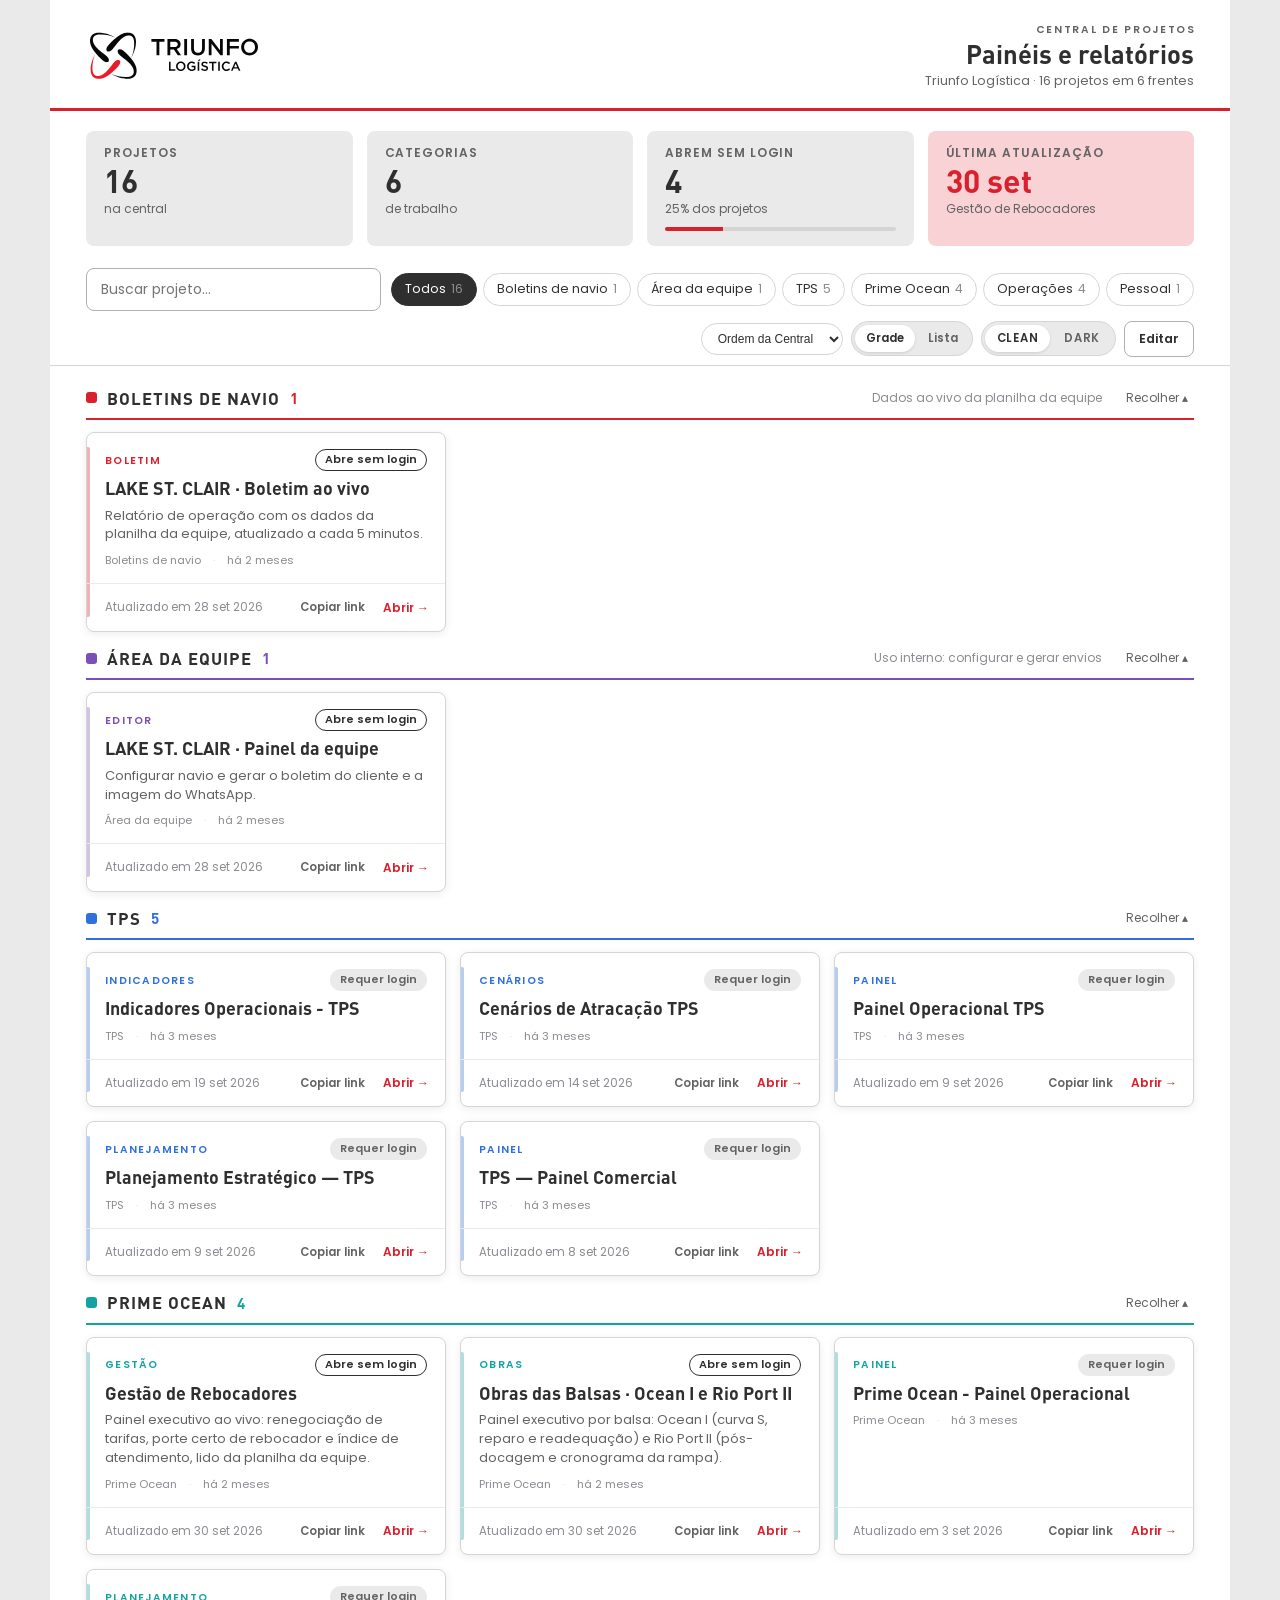
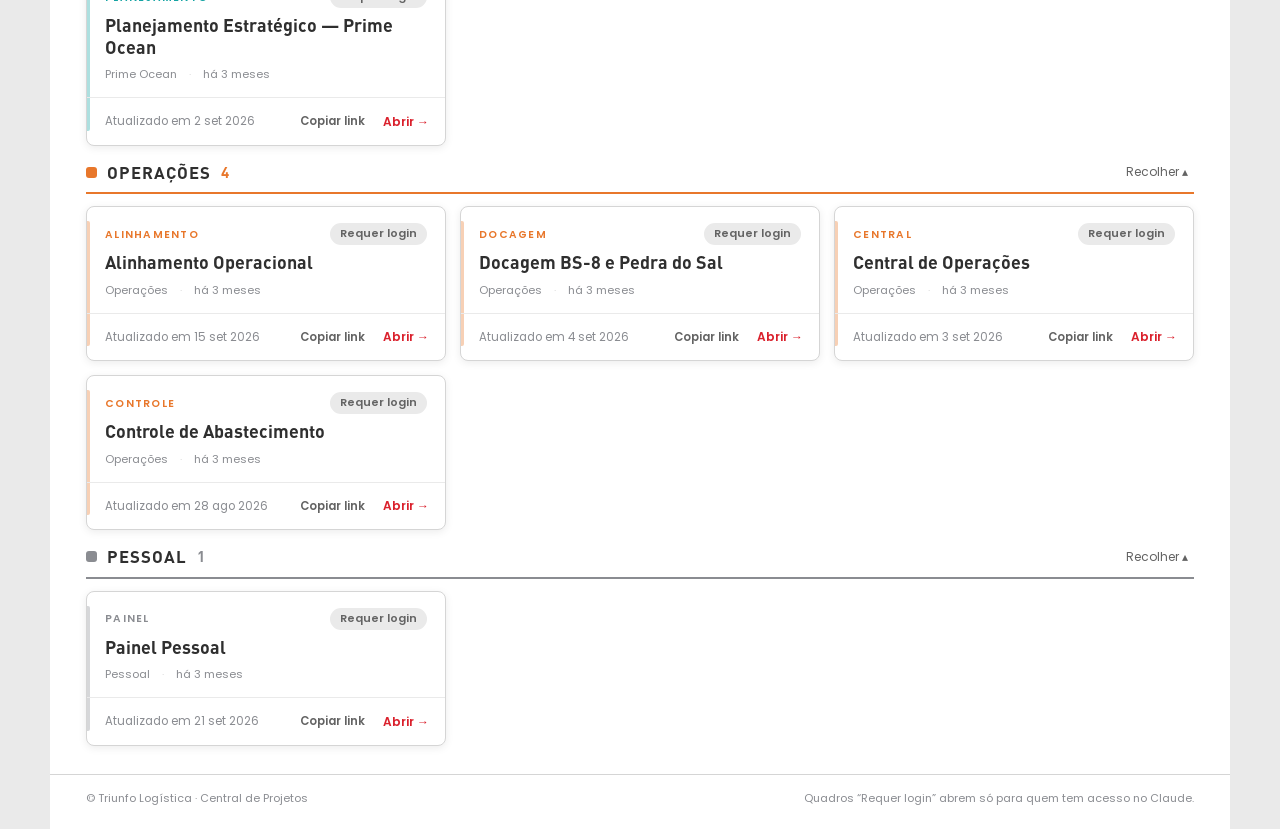
==== commit 39aa08f2: "Central: edição online (Worker + KV), categorias com cor, grade/lista, arrastar e renomear Co-Author" ====
--- a/index.html
+++ b/index.html
@@ -140,6 +140,7 @@
   .cab { border-bottom-color:var(--trl-accent); -webkit-print-color-adjust:exact; print-color-adjust:exact; }
 }
 </style>
+<link rel="stylesheet" href="central.css">
 </head>
 <body>
 <div class="doc">
@@ -161,20 +162,38 @@
 
   <section class="resumo" aria-label="Resumo">
     <div class="kpi"><span class="rot">Projetos</span><b id="r-total">0</b><span>na central</span></div>
-    <div class="kpi"><span class="rot">Frentes</span><b id="r-cat">0</b><span>de trabalho</span></div>
+    <div class="kpi"><span class="rot">Categorias</span><b id="r-cat">0</b><span>de trabalho</span></div>
     <div class="kpi"><span class="rot">Abrem sem login</span><b id="r-livre">0</b><span id="r-livre-pct">links diretos</span><span class="barra" aria-hidden="true"><i id="r-livre-barra" style="width:0%"></i></span></div>
     <div class="kpi destaque"><span class="rot">Última atualização</span><b id="r-ult">—</b><span id="r-ult-nome">&nbsp;</span></div>
   </section>
 
   <div class="filtros">
     <input id="busca" class="busca" type="search" placeholder="Buscar projeto…" autocomplete="off" aria-label="Buscar projeto">
-    <div class="chips" id="chips" role="group" aria-label="Filtrar por frente"></div>
-    <div class="tema" role="group" aria-label="Aparência">
-      <button type="button" id="temaClaro" aria-pressed="true">Clean</button>
-      <button type="button" id="temaEscuro" aria-pressed="false">Dark</button>
+    <div class="chips" id="chips" role="group" aria-label="Filtrar por categoria"></div>
+    <div class="fim">
+      <select id="ordem" aria-label="Ordenar">
+        <option value="manual">Ordem da Central</option>
+        <option value="recentes">Mais recentes</option>
+        <option value="az">A–Z</option>
+      </select>
+      <div class="grupo-btn" role="group" aria-label="Visualização">
+        <button type="button" id="vGrade" aria-pressed="true">Grade</button>
+        <button type="button" id="vLista" aria-pressed="false">Lista</button>
+      </div>
+      <div class="tema" role="group" aria-label="Aparência">
+        <button type="button" id="temaClaro" aria-pressed="true">Clean</button>
+        <button type="button" id="temaEscuro" aria-pressed="false">Dark</button>
+      </div>
+      <button type="button" class="btn" id="btnEditar">Editar</button>
     </div>
   </div>
 
+  <div class="faixa-edicao" id="faixa-edicao" hidden>
+    <button type="button" class="btn primario" id="btnNovo">+ Novo projeto</button>
+    <button type="button" class="btn" id="btnCats">Categorias</button>
+    <span class="dica">Arraste os quadros para mudar de categoria ou de posição.</span>
+    <span class="estado" id="estado-salvo">Conectado</span>
+  </div>
   <main>
     <div id="lista"></div>
     <div class="vazio" id="vazio" hidden>Nenhum projeto com esse filtro. Limpe a busca ou escolha “Todos”.</div>
@@ -182,93 +201,11 @@
 
   <footer class="rodape">
     <span>© Triunfo Logística · Central de Projetos</span>
-    <span>Projetos marcados “Requer login” abrem só para quem tem acesso no Claude.</span>
+    <span>Quadros “Requer login” abrem só para quem tem acesso no Claude.</span>
   </footer>
 </div>
 
 <script src="projetos.js"></script>
-<script>
-const ORIGEM = { site:["Abre sem login","livre"], claude:["Requer login","login"] };
-const FRENTES = ["Boletins de navio", "Área da equipe", "TPS", "Prime Ocean", "Operações", "Pessoal"];
-const NOTAS = { "Boletins de navio":"Dados ao vivo da planilha da equipe", "Área da equipe":"Uso interno: configurar e gerar envios" };
-const ordemDe = c => { const i = FRENTES.indexOf(c); return i < 0 ? 99 : i; };
-const TIPOS = [[/painel da equipe/i,"Editor"],[/boletim/i,"Boletim"],[/painel/i,"Painel"],[/planejamento/i,"Planejamento"],[/cen[aá]rio/i,"Cenários"],
-  [/indicador/i,"Indicadores"],[/controle/i,"Controle"],[/central/i,"Central"],[/alinhamento/i,"Alinhamento"],[/docagem/i,"Docagem"]];
-const tipoDe = i => (TIPOS.find(([re]) => re.test(i.titulo)) || [0, "Projeto"])[1];
-const MES = ['jan','fev','mar','abr','mai','jun','jul','ago','set','out','nov','dez'];
-const dataCurta = s => { if (!s) return ''; const [a, m, d] = s.split('-').map(Number); return `${d} ${MES[m - 1]} ${a}`; };
-const haQuanto = s => { const [a, m, d] = s.split('-').map(Number); const dias = Math.round((new Date().setHours(0,0,0,0) - new Date(a, m - 1, d)) / 864e5);
-  return dias <= 0 ? 'atualizado hoje' : dias === 1 ? 'há 1 dia' : dias < 30 ? `há ${dias} dias` : `há ${Math.round(dias / 30)} ${Math.round(dias / 30) === 1 ? 'mês' : 'meses'}`; };
-/* aparência Clean / Dark: guarda a escolha; na primeira visita segue o tema do aparelho */
-function aplicarTema(t){
-  document.documentElement.dataset.tema = t;
-  $("#temaClaro").setAttribute("aria-pressed", String(t !== "escuro"));
-  $("#temaEscuro").setAttribute("aria-pressed", String(t === "escuro"));
-  try { localStorage.setItem("cp-tema", t); } catch (e) {}
-}
-const itens = (window.PROJETOS || []).slice();
-let filtroCat = "Todos";
-try { filtroCat = localStorage.getItem("cp-filtro") || "Todos"; } catch (e) {}
-
-const $ = s => document.querySelector(s);
-const norm = s => (s || "").toLowerCase().normalize("NFD").replace(/[̀-ͯ]/g, "");
-function el(tag, attrs, ...kids){ const e = document.createElement(tag); for (const k in attrs || {}){ if (k === "text") e.textContent = attrs[k]; else if (k.startsWith("on")) e.addEventListener(k.slice(2), attrs[k]); else e.setAttribute(k, attrs[k]); } kids.flat().forEach(c => c && e.append(c)); return e; }
-const ordenar = (a, b) => (b.atualizado || "").localeCompare(a.atualizado || "") || a.titulo.localeCompare(b.titulo);
-
-function render(){
-  const cats = {}; itens.forEach(i => cats[i.categoria] = (cats[i.categoria] || 0) + 1);
-  const nomesCat = Object.keys(cats).sort((a, b) => ordemDe(a) - ordemDe(b) || a.localeCompare(b));
-  if (filtroCat !== "Todos" && !cats[filtroCat]) filtroCat = "Todos";
-  $("#r-total").textContent = itens.length;
-  $("#r-cat").textContent = nomesCat.length;
-  const livres = itens.filter(i => i.origem === "site").length, pctLivre = itens.length ? livres / itens.length * 100 : 0;
-  $("#r-livre").textContent = livres;
-  $("#r-livre-pct").textContent = `${Math.round(pctLivre)}% dos projetos`;
-  $("#r-livre-barra").style.width = pctLivre + "%";
-  const recente = itens.filter(i => i.atualizado).sort(ordenar)[0];
-  $("#r-ult").textContent = recente ? dataCurta(recente.atualizado).replace(/ \d{4}$/, '') : "—";
-  $("#r-ult-nome").textContent = recente ? recente.titulo : "";
-  $("#sub").textContent = `Triunfo Logística · ${itens.length} projetos em ${nomesCat.length} frentes`;
-
-  const chips = $("#chips"); chips.replaceChildren();
-  ["Todos", ...nomesCat].forEach(c => chips.append(el("button", { type:"button", class:"chip", "aria-pressed":String(c === filtroCat),
-    onclick:() => { filtroCat = c; try { localStorage.setItem("cp-filtro", c); } catch (e) {} render(); } }, c, el("span", { class:"n", text:c === "Todos" ? itens.length : cats[c] }))));
-
-  const q = norm($("#busca").value.trim());
-  const vis = itens.filter(i => (filtroCat === "Todos" || i.categoria === filtroCat) && (!q || norm(i.titulo + " " + (i.descricao || "") + " " + i.categoria).includes(q))).sort(ordenar);
-  const lista = $("#lista"); lista.replaceChildren();
-  $("#vazio").hidden = vis.length > 0;
-  const grupos = {}; vis.forEach(i => (grupos[i.categoria] ||= []).push(i));
-  nomesCat.filter(c => grupos[c]).forEach(c => lista.append(el("section", { class:"grupo" },
-    el("div", { class:"grupo-cab" }, el("h2", { text:c }), el("span", { class:"qtd", text:String(grupos[c].length) }), NOTAS[c] ? el("span", { class:"nota", text:NOTAS[c] }) : null),
-    el("div", { class:"grade" }, grupos[c].map(card)))));
-}
-
-function card(i){
-  const abs = new URL(i.url, location.href).href;
-  const o = ORIGEM[i.origem];
-  return el("article", { class:"card" },
-    el("a", { class:"card-corpo", href:i.url, target:"_blank", rel:"noopener" },
-      el("div", { class:"card-topo" }, el("span", { class:"card-tipo", text:tipoDe(i) }), o ? el("span", { class:"badge " + o[1], text:o[0] }) : null),
-      el("h3", { text:i.titulo }),
-      i.descricao ? el("p", { class:"desc", text:i.descricao }) : null,
-      el("div", { class:"card-meta" }, el("span", { text:i.categoria }), i.atualizado ? el("span", { text:haQuanto(i.atualizado) }) : null)),
-    el("div", { class:"card-rodape" }, el("span", { text:i.atualizado ? "Atualizado em " + dataCurta(i.atualizado) : "Sem data" }),
-      el("div", { class:"acoes" },
-        el("button", { type:"button", class:"icone", onclick:e => copiar(abs, e.currentTarget) }, "Copiar link"),
-        el("a", { class:"abrir", href:i.url, target:"_blank", rel:"noopener", "aria-hidden":"true", tabindex:"-1" }, "Abrir →"))));
-}
-
-async function copiar(url, btn){
-  try { await navigator.clipboard.writeText(url); btn.textContent = "Copiado"; setTimeout(() => btn.textContent = "Copiar link", 1600); }
-  catch (e) { const inp = el("input", { value:url, "aria-label":"Link" }); inp.style.width = "100%"; btn.replaceWith(inp); inp.select(); }
-}
-
-$("#busca").addEventListener("input", render);
-$("#temaClaro").onclick = () => aplicarTema("claro");
-$("#temaEscuro").onclick = () => aplicarTema("escuro");
-aplicarTema(document.documentElement.dataset.tema || "claro");
-render();
-</script>
+<script src="central.js"></script>
 </body>
 </html>
--- a/central.css
+++ b/central.css
@@ -0,0 +1,92 @@
+/* ===== Central: cor por categoria, visões, edição ===== */
+.grupo { --cat:var(--trl-accent); }
+.grupo-cab { border-bottom:2px solid var(--cat); align-items:center; }
+.grupo-cab .ponto { width:11px; height:11px; border-radius:3px; background:var(--cat); flex:none; }
+.grupo-cab .qtd { color:var(--cat); }
+.grupo-cab .recolher { border:none; background:none; cursor:pointer; padding:2px 6px; font-size:12px; color:var(--trl-fg-muted); border-radius:6px; margin-left:auto; }
+.grupo-cab .nota + .recolher { margin-left:8px; }
+.grupo-cab .recolher:hover { background:var(--trl-bg-alt); }
+.grupo.fechado .grade, .grupo.fechado .grade-vazia { display:none; }
+.card::before { background:var(--cat); opacity:.35; }
+.card:hover::before, .card:focus-within::before { background:var(--cat); opacity:1; }
+.card:hover, .card:focus-within { border-color:var(--cat); }
+.card-tipo { color:var(--cat); }
+.card.arrastando { opacity:.4; }
+.card.alvo { outline:2px dashed var(--cat); outline-offset:3px; }
+.grupo.alvo-grupo .grade { outline:2px dashed var(--cat); outline-offset:6px; border-radius:var(--trl-radius); }
+.badge.externo { background:var(--trl-bg-alt); border-color:transparent; }
+
+/* barra de ferramentas */
+.filtros .grupo-btn { display:inline-flex; border:1px solid var(--trl-border); border-radius:99px; padding:3px; gap:2px; background:var(--trl-bg-alt); }
+.filtros .grupo-btn button { border:none; background:none; border-radius:99px; padding:5px 11px; font-size:11.5px; font-weight:600; color:var(--trl-fg-muted); cursor:pointer; }
+.filtros .grupo-btn button[aria-pressed="true"] { background:var(--trl-bg); color:var(--trl-fg); box-shadow:0 1px 3px rgba(0,0,0,.12); }
+:root[data-tema="escuro"] .filtros .grupo-btn button[aria-pressed="true"] { background:var(--trl-accent); color:#fff; box-shadow:none; }
+.filtros select { border:1px solid var(--trl-border); background:var(--trl-bg); border-radius:99px; padding:7px 12px; font-size:12px; color:var(--trl-fg); }
+.tema { margin-left:0; }
+.filtros .fim { margin-left:auto; display:flex; gap:8px; align-items:center; flex-wrap:wrap; }
+
+/* botões */
+.btn { border:1px solid var(--trl-cinza-300); background:var(--trl-bg); color:var(--trl-fg); border-radius:var(--trl-radius); padding:8px 14px; font-size:12.5px; font-weight:600; cursor:pointer; }
+.btn:hover { border-color:var(--trl-fg); }
+.btn.primario { background:var(--trl-accent); border-color:var(--trl-accent); color:#fff; }
+.btn.primario:hover { filter:brightness(.92); }
+.btn.perigo { color:var(--trl-accent); border-color:var(--trl-vermelho-40); }
+.btn:disabled { opacity:.5; cursor:default; }
+
+/* faixa de edição */
+.faixa-edicao { display:flex; flex-wrap:wrap; gap:10px; align-items:center; padding:10px var(--gutter); background:var(--saldo-bg); border-bottom:1px solid var(--trl-border); font-size:12.5px; }
+.faixa-edicao .estado { margin-left:auto; color:var(--trl-fg-muted); font-weight:600; }
+.faixa-edicao .estado.erro { color:var(--trl-accent); }
+.faixa-edicao .dica { color:var(--trl-fg-muted); }
+
+/* ações do cartão em modo edição */
+.acoes .editar-card { color:var(--trl-accent); }
+.card-alca { display:none; position:absolute; top:10px; right:10px; z-index:2; font-size:15px; cursor:grab; color:var(--trl-fg-subtle); user-select:none; padding:0 4px; }
+body.editando .card-alca { display:block; }
+body.editando .card-topo .badge { margin-right:22px; }
+.grade-vazia { padding:22px; text-align:center; font-size:12.5px; color:var(--trl-fg-subtle); border:1px dashed var(--trl-border); border-radius:var(--trl-radius); }
+
+/* visão em lista */
+body.lista .grade { grid-template-columns:1fr; gap:6px; }
+body.lista .card { flex-direction:row; align-items:center; }
+body.lista .card::before { top:8px; bottom:8px; }
+body.lista .card-corpo { flex-direction:row; align-items:center; gap:14px; padding:10px 16px; flex-wrap:wrap; }
+body.lista .card-topo { width:auto; min-width:150px; gap:10px; justify-content:flex-start; }
+body.lista .card h3 { font-size:1rem; flex:1 1 220px; }
+body.lista .card .desc { display:none; }
+body.lista .card-meta { margin:0; }
+body.lista .card-rodape { border-top:none; padding:0 12px; white-space:nowrap; }
+body.lista .card-rodape > span { display:none; }
+@media (max-width:640px) {
+  body.lista .card { flex-direction:column; align-items:stretch; }
+  body.lista .card-rodape { border-top:1px solid var(--trl-cinza-100); padding:8px 12px; justify-content:flex-end; }
+  .filtros .fim { margin-left:0; width:100%; }
+}
+
+/* janelas */
+dialog { margin:auto; border:1px solid var(--trl-border); border-radius:12px; padding:0; background:var(--trl-bg); color:var(--trl-fg); width:min(540px, calc(100vw - 24px)); max-height:calc(100vh - 24px); box-shadow:0 20px 60px rgba(0,0,0,.3); }
+dialog::backdrop { background:rgba(0,0,0,.5); }
+dialog form { display:flex; flex-direction:column; max-height:inherit; }
+.dlg-cab { padding:18px 22px 12px; border-bottom:1px solid var(--trl-border); }
+.dlg-cab h2 { font-family:var(--trl-font-titulo); font-size:1.25rem; }
+.dlg-cab p { font-size:12.5px; color:var(--trl-fg-muted); margin-top:4px; }
+.dlg-corpo { padding:16px 22px; display:flex; flex-direction:column; gap:13px; overflow:auto; }
+.dlg-rod { padding:12px 22px 18px; display:flex; gap:8px; justify-content:flex-end; align-items:center; border-top:1px solid var(--trl-border); }
+.dlg-rod .esq { margin-right:auto; }
+.campo { display:flex; flex-direction:column; gap:5px; }
+.campo label { font-size:11px; font-weight:600; letter-spacing:.06em; text-transform:uppercase; color:var(--trl-fg-muted); }
+.campo input, .campo select, .campo textarea { width:100%; border:1px solid var(--trl-cinza-300); background:var(--trl-bg); border-radius:var(--trl-radius); padding:9px 12px; font-size:14px; }
+.campo textarea { resize:vertical; min-height:64px; }
+.campo input:focus, .campo select:focus, .campo textarea:focus { outline:2px solid var(--trl-accent); outline-offset:1px; border-color:transparent; }
+.dlg-erro { color:var(--trl-accent); font-size:12.5px; font-weight:600; min-height:1em; }
+.cores { display:flex; gap:8px; flex-wrap:wrap; }
+.cores button { width:26px; height:26px; border-radius:50%; border:2px solid transparent; cursor:pointer; box-shadow:inset 0 0 0 2px var(--trl-bg); }
+.cores button[aria-pressed="true"] { border-color:var(--trl-fg); }
+.linha-cat { display:grid; grid-template-columns:auto 1fr auto; gap:10px; align-items:center; padding:10px; border:1px solid var(--trl-border); border-radius:var(--trl-radius); }
+.linha-cat .ponto { width:14px; height:14px; border-radius:4px; }
+.linha-cat b { font-size:14px; }
+.linha-cat small { color:var(--trl-fg-subtle); margin-left:6px; font-weight:400; }
+.linha-cat .btns { display:flex; gap:4px; }
+.linha-cat .btns .btn { padding:5px 9px; font-size:12px; }
+#toast { position:fixed; left:50%; bottom:24px; transform:translateX(-50%); background:var(--trl-fg); color:var(--trl-bg); padding:10px 18px; border-radius:99px; font-size:13px; font-weight:600; z-index:50; box-shadow:0 6px 20px rgba(0,0,0,.25); }
+@media print { .faixa-edicao, .card-alca, .filtros { display:none !important; } }
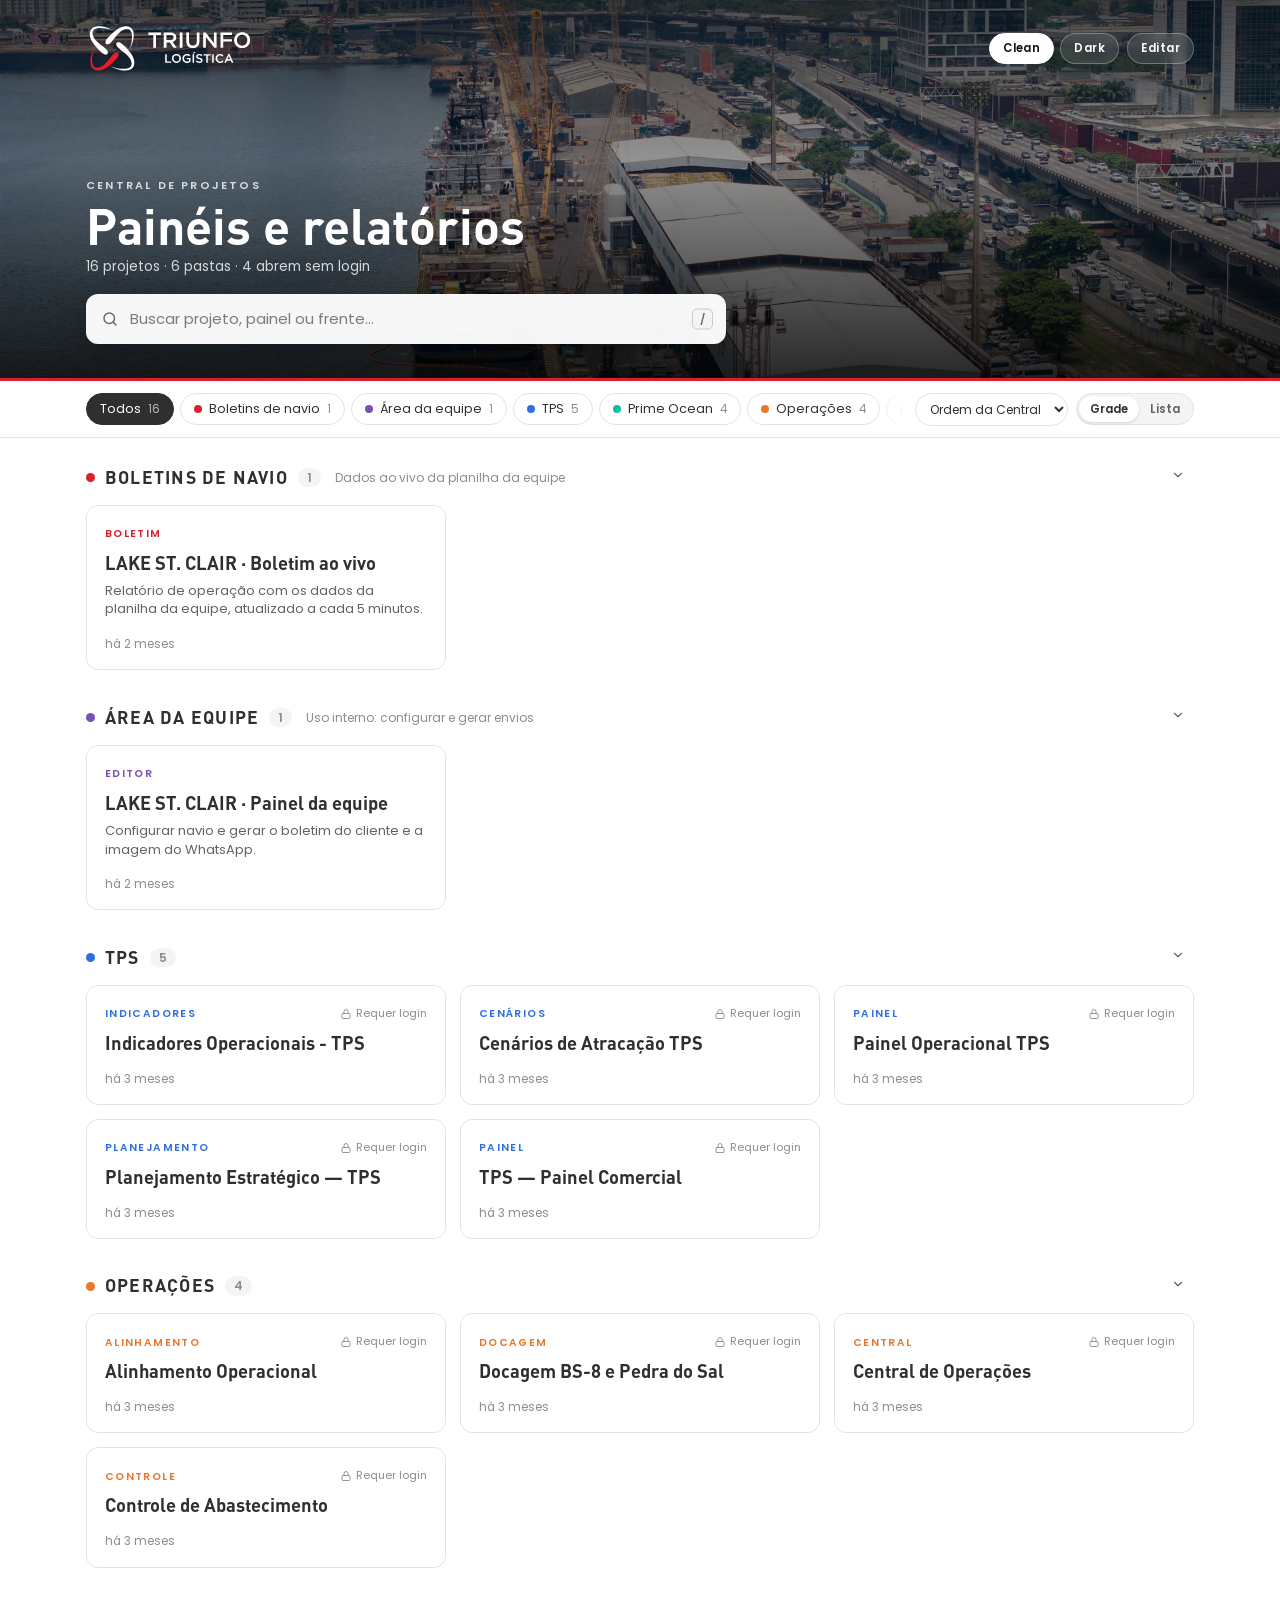
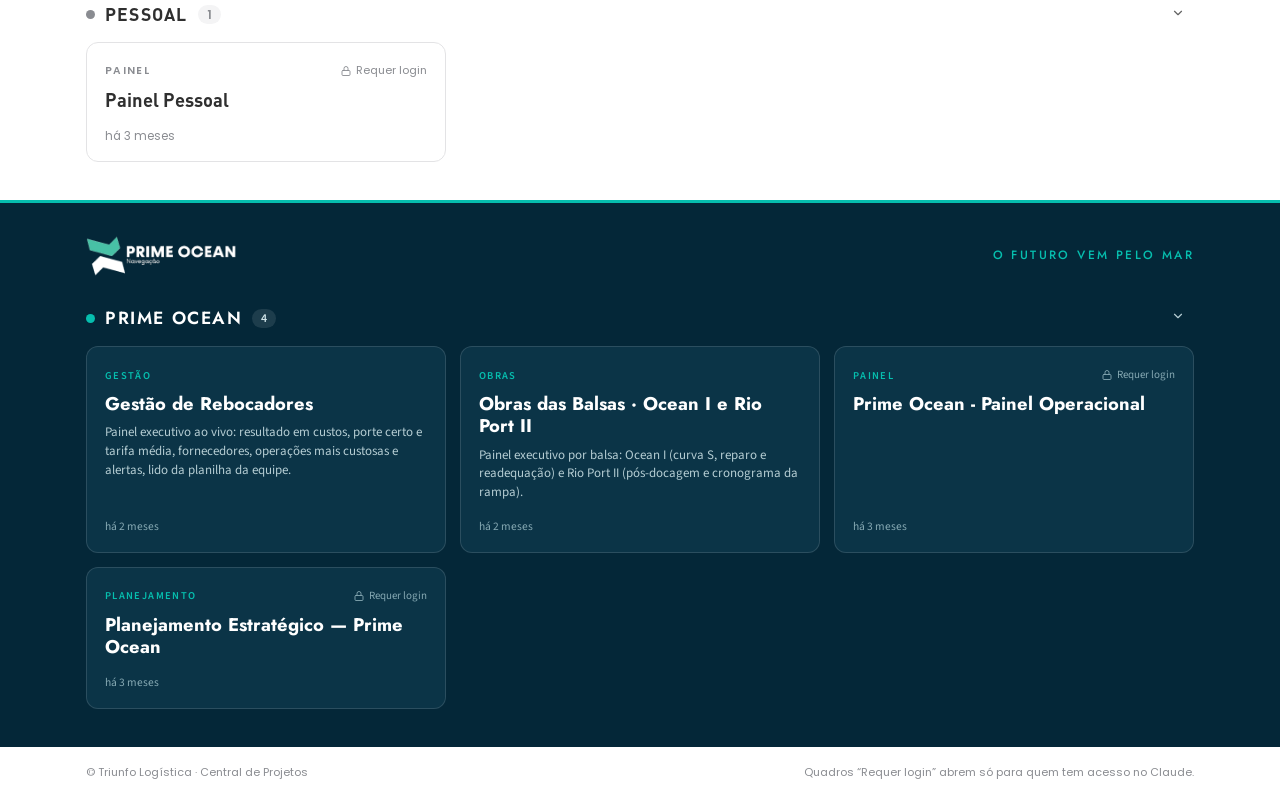
==== commit b3fc7b2a: "Central: capa com foto do cais, visual minimalista, faixa Prime Ocean, favoritos e pastas protegidas" ====
--- a/index.html
+++ b/index.html
@@ -4,148 +4,29 @@
 <meta charset="UTF-8">
 <meta name="viewport" content="width=device-width, initial-scale=1.0, viewport-fit=cover">
 <title>Central de Projetos TRL</title>
+<meta name="description" content="Painéis, boletins e planejamentos da Triunfo Logística e da Prime Ocean num só lugar.">
 <script>
 /* aplica o tema antes de desenhar a página (evita piscar) */
 (function(){ var t = null; try { t = localStorage.getItem("cp-tema"); } catch (e) {}
   if (!t) t = window.matchMedia && matchMedia("(prefers-color-scheme: dark)").matches ? "escuro" : "claro";
   document.documentElement.dataset.tema = t; })();
 </script>
+<link rel="preconnect" href="https://fonts.googleapis.com">
+<link rel="preconnect" href="https://fonts.gstatic.com" crossorigin>
+<link rel="stylesheet" href="https://fonts.googleapis.com/css2?family=Jost:wght@400;500;600;700&family=Source+Sans+3:wght@400;500;600;700&display=swap">
 <style>
 @font-face { font-family:'DIN'; font-weight:700; src:url([data-uri]) format('woff2'); }
 @font-face { font-family:'DIN'; font-weight:500; src:url([data-uri]) format('woff2'); }
 @font-face { font-family:'Poppins'; font-weight:400; src:url([data-uri]) format('woff2'); }
 @font-face { font-family:'Poppins'; font-weight:600; src:url([data-uri]) format('woff2'); }
-
-/* ==== Tokens Triunfo Logística (BrandBook v1.5 + Base Apresentações 2026) ==== */
-:root {
-  --trl-vermelho:#DA202C; --trl-preto:#000000; --trl-cinza:#8A8C91; --trl-branco:#FFFFFF;
-  --trl-texto:#2F2F2F; --trl-vermelho-70:#EB777E; --trl-vermelho-40:#F2A4A9; --trl-vermelho-15:#F8D2D4;
-  --trl-cinza-800:#444444; --trl-cinza-600:#636363; --trl-cinza-400:#979797; --trl-cinza-300:#B0B0B0; --trl-cinza-200:#D5D5D5; --trl-cinza-100:#EAEAEA;
-  --trl-bg:var(--trl-branco); --trl-bg-alt:var(--trl-cinza-100); --trl-fg:var(--trl-texto); --trl-fg-muted:var(--trl-cinza-600); --trl-fg-subtle:var(--trl-cinza);
-  --trl-accent:var(--trl-vermelho); --trl-border:var(--trl-cinza-200);
-  --trl-font-titulo:'DIN','Arial Narrow',Arial,sans-serif; --trl-font-corpo:'Poppins',Helvetica,Arial,sans-serif;
-  --trl-radius:8px; --trl-shadow:0 2px 8px rgba(0,0,0,.08);
-  --gutter:clamp(16px, 4vw, 36px);
-  --saldo-bg:var(--trl-vermelho-15); --superficie:var(--trl-bg); --sombra-hover:0 6px 18px rgba(0,0,0,.10);
-}
-/* ===== Modo Dark (preto da marca, vermelho só como destaque) ===== */
-:root[data-tema="escuro"] {
-  color-scheme:dark;
-  --trl-bg:#0E0E0F; --trl-bg-alt:#1A1A1C; --superficie:#141415;
-  --trl-fg:#EDEDED; --trl-texto:#EDEDED; --trl-fg-muted:#A9A9AD; --trl-fg-subtle:#7D7D82;
-  --trl-border:#2B2B2E; --trl-cinza-100:#222224; --trl-cinza-300:#3A3A3E; --trl-cinza-400:#56565B;
-  --saldo-bg:rgba(218, 32, 44, .16); --trl-shadow:0 0 0 1px rgba(255,255,255,.02); --sombra-hover:0 0 0 1px var(--trl-accent);
-}
-body, .doc, .filtros, .card, .kpi, .chip, .busca { transition:background-color .2s, color .2s, border-color .2s; }
-:root[data-tema="escuro"] body { background:#060607; }
-:root[data-tema="escuro"] .logo path[fill="rgb(2.163696%, 2.714539%, 2.76947%)"] { fill:#FFFFFF; }
-* { box-sizing:border-box; margin:0; padding:0; }
-html { -webkit-text-size-adjust:100%; }
-:root { padding-top:env(safe-area-inset-top, 0px); padding-bottom:env(safe-area-inset-bottom, 0px); }
-body { font-family:var(--trl-font-corpo); font-size:14px; line-height:1.45; color:var(--trl-fg); background:var(--trl-bg-alt); }
-button, input { font:inherit; color:inherit; }
-:focus-visible { outline:2px solid var(--trl-accent); outline-offset:2px; }
-.rot { display:block; font-size:10.5px; font-weight:600; letter-spacing:.08em; text-transform:uppercase; color:var(--trl-fg-muted); line-height:1.3; }
-
-/* página branca centralizada, como nos relatórios */
-.doc { max-width:1180px; margin:0 auto; background:var(--trl-bg); min-height:100vh; display:flex; flex-direction:column; }
-
-/* ===== Cabeçalho ===== */
-.cab { display:flex; justify-content:space-between; align-items:center; gap:20px; padding:22px var(--gutter) 18px; border-bottom:3px solid var(--trl-accent); }
-.logo { width:176px; max-width:45vw; height:auto; display:block; }
-.cab-dir { text-align:right; display:flex; flex-direction:column; align-items:flex-end; }
-.cab-dir .tipo { font-size:10.5px; font-weight:600; letter-spacing:.16em; margin-right:-.16em; text-transform:uppercase; color:var(--trl-fg-muted); }
-.cab-dir h1 { font-family:var(--trl-font-titulo); font-weight:700; font-size:1.6rem; line-height:1.05; margin-top:4px; }
-.cab-dir .sub { font-size:12.5px; color:var(--trl-fg-muted); margin-top:4px; }
-
-/* ===== Indicadores ===== */
-.resumo { display:grid; grid-template-columns:repeat(4, minmax(0, 1fr)); gap:14px; padding:20px var(--gutter) 6px; }
-.kpi { background:var(--trl-bg-alt); border-radius:var(--trl-radius); padding:14px 18px 15px; display:flex; flex-direction:column; gap:2px; }
-.kpi b { font-family:var(--trl-font-titulo); font-weight:700; font-size:2rem; line-height:1.1; font-variant-numeric:tabular-nums; }
-.kpi span { font-size:12px; color:var(--trl-fg-muted); }
-.kpi.destaque { background:var(--saldo-bg); }
-.kpi .barra { display:block; height:4px; border-radius:2px; background:var(--trl-border); margin-top:8px; overflow:hidden; }
-.kpi .barra i { display:block; height:100%; background:var(--trl-accent); }
-.kpi.destaque b { color:var(--trl-accent); }
-
-/* ===== Filtros ===== */
-.filtros { display:flex; flex-wrap:wrap; gap:10px; align-items:center; padding:16px var(--gutter) 8px; position:sticky; top:env(safe-area-inset-top, 0px); z-index:5; background:var(--trl-bg); border-bottom:1px solid var(--trl-border); }
-.busca { flex:1 1 240px; min-width:0; padding:10px 14px; border:1px solid var(--trl-cinza-300); border-radius:var(--trl-radius); background:var(--trl-bg); }
-.busca:focus { outline:2px solid var(--trl-accent); outline-offset:1px; border-color:transparent; }
-.chips { display:flex; gap:6px; flex-wrap:wrap; }
-.chip { border:1px solid var(--trl-border); background:var(--trl-bg); border-radius:99px; padding:6px 13px; font-size:12.5px; font-weight:500; cursor:pointer; white-space:nowrap; color:var(--trl-fg); }
-.chip:hover { border-color:var(--trl-cinza-400); }
-.chip[aria-pressed="true"] { background:var(--trl-fg); border-color:var(--trl-fg); color:var(--trl-bg); }
-.chip .n { margin-left:5px; font-variant-numeric:tabular-nums; color:var(--trl-fg-subtle); }
-.chip[aria-pressed="true"] .n { color:var(--trl-fg-subtle); }
-/* chave Clean / Dark */
-.tema { display:inline-flex; margin-left:auto; border:1px solid var(--trl-border); border-radius:99px; padding:3px; gap:2px; background:var(--trl-bg-alt); }
-.tema button { border:none; background:none; border-radius:99px; padding:5px 12px; font-size:11.5px; font-weight:600; letter-spacing:.06em; text-transform:uppercase; color:var(--trl-fg-muted); cursor:pointer; }
-.tema button[aria-pressed="true"] { background:var(--trl-bg); color:var(--trl-fg); box-shadow:0 1px 3px rgba(0,0,0,.12); }
-:root[data-tema="escuro"] .tema button[aria-pressed="true"] { background:var(--trl-accent); color:#FFFFFF; box-shadow:none; }
-
-/* ===== Seções e cartões ===== */
-main { flex:1; padding:6px var(--gutter) 28px; display:flex; flex-direction:column; gap:26px; }
-.grupo { display:flex; flex-direction:column; gap:12px; }
-.grupo-cab { display:flex; align-items:baseline; gap:10px; padding-bottom:8px; border-bottom:1px solid var(--trl-border); margin-top:14px; }
-.grupo-cab h2 { font-family:var(--trl-font-titulo); font-weight:700; font-size:1.05rem; letter-spacing:.06em; text-transform:uppercase; }
-.grupo-cab .qtd { font-family:var(--trl-font-titulo); font-weight:700; font-size:.95rem; color:var(--trl-accent); }
-.grupo-cab .nota { margin-left:auto; font-size:12px; color:var(--trl-fg-subtle); }
-.grade { display:grid; grid-template-columns:repeat(auto-fill, minmax(min(100%, 300px), 1fr)); gap:14px; }
-.card { position:relative; background:var(--superficie); border:1px solid var(--trl-border); border-radius:var(--trl-radius); box-shadow:var(--trl-shadow); display:flex; flex-direction:column; transition:border-color .15s, box-shadow .15s, transform .15s; }
-.card:hover, .card:focus-within { border-color:var(--trl-accent); box-shadow:var(--sombra-hover); transform:translateY(-1px); }
-.card::before { content:''; position:absolute; left:0; top:14px; bottom:14px; width:3px; border-radius:0 2px 2px 0; background:transparent; transition:background .15s; }
-.card:hover::before, .card:focus-within::before { background:var(--trl-accent); }
-.card-meta { display:flex; flex-wrap:wrap; gap:4px 12px; font-size:11px; color:var(--trl-fg-subtle); margin-top:2px; }
-.card-meta span + span::before { content:'·'; margin-right:12px; color:var(--trl-border); }
-.card-corpo { display:flex; flex-direction:column; gap:7px; padding:16px 18px 14px; text-decoration:none; color:inherit; flex:1; }
-.card-corpo::after { content:''; position:absolute; inset:0; border-radius:var(--trl-radius); }
-.card-topo { display:flex; justify-content:space-between; align-items:center; gap:8px; }
-.card-tipo { font-size:10.5px; font-weight:600; letter-spacing:.12em; text-transform:uppercase; color:var(--trl-accent); }
-.card h3 { font-family:var(--trl-font-titulo); font-weight:700; font-size:1.12rem; line-height:1.2; overflow-wrap:anywhere; }
-.card .desc { font-size:13px; color:var(--trl-fg-muted); }
-.badge { font-size:11px; font-weight:600; border-radius:99px; padding:2px 9px; white-space:nowrap; border:1px solid var(--trl-border); color:var(--trl-fg-muted); background:var(--trl-bg); }
-.badge.livre { border-color:var(--trl-texto); color:var(--trl-texto); }
-.badge.login { background:var(--trl-bg-alt); border-color:transparent; }
-.card-rodape { position:relative; z-index:1; display:flex; justify-content:space-between; align-items:center; gap:8px; border-top:1px solid var(--trl-cinza-100); padding:9px 12px 9px 18px; font-size:11.5px; color:var(--trl-fg-subtle); font-variant-numeric:tabular-nums; }
-.acoes { display:flex; align-items:center; gap:4px; }
-.icone { border:1px solid transparent; background:none; padding:5px 9px; border-radius:6px; cursor:pointer; font-size:11.5px; font-weight:600; color:var(--trl-fg-muted); }
-.icone:hover { border-color:var(--trl-border); color:var(--trl-fg); }
-.abrir { font-size:12px; font-weight:600; color:var(--trl-accent); text-decoration:none; padding:5px 4px; }
-.vazio { padding:40px 16px; text-align:center; color:var(--trl-fg-subtle); border:1px dashed var(--trl-border); border-radius:var(--trl-radius); }
-
-/* ===== Rodapé ===== */
-.rodape { display:flex; justify-content:space-between; flex-wrap:wrap; gap:8px; padding:16px var(--gutter) 22px; border-top:1px solid var(--trl-border); font-size:11px; color:var(--trl-fg-subtle); }
-
-[hidden] { display:none !important; }
-@media (max-width:640px) {
-  .cab { flex-direction:column; align-items:flex-start; gap:12px; }
-  .cab-dir { text-align:left; align-items:flex-start; }
-  .cab-dir .tipo { margin-right:0; }
-  .logo { width:140px; }
-  .resumo { grid-template-columns:repeat(2, minmax(0, 1fr)); gap:10px; }
-  .kpi b { font-size:1.6rem; }
-  .grupo-cab .nota { display:none; }
-}
-@media (max-width:640px) { .tema { margin-left:0; } }
-@media (prefers-reduced-motion:reduce) { .card, body, .doc, .filtros, .kpi, .chip, .busca { transition:none; } .card:hover { transform:none; } }
-@media print {
-  :root, :root[data-tema="escuro"] { --trl-bg:#fff; --trl-bg-alt:#EAEAEA; --superficie:#fff; --trl-fg:#2F2F2F; --trl-texto:#2F2F2F; --trl-fg-muted:#636363; --trl-fg-subtle:#8A8C91; --trl-border:#D5D5D5; --saldo-bg:#F8D2D4; color-scheme:light; }
-  :root[data-tema="escuro"] .logo path[fill="rgb(2.163696%, 2.714539%, 2.76947%)"] { fill:#070707; }
-  .tema { display:none !important; }
-  body { background:#fff; }
-  .doc { max-width:none; min-height:0; }
-  .filtros, .acoes .icone { display:none !important; }
-  .card { box-shadow:none; break-inside:avoid; }
-  .cab { border-bottom-color:var(--trl-accent); -webkit-print-color-adjust:exact; print-color-adjust:exact; }
-}
 </style>
 <link rel="stylesheet" href="central.css">
 </head>
 <body>
-<div class="doc">
-  <header class="cab">
-<svg class="logo" xmlns="http://www.w3.org/2000/svg" viewBox="0 0 722 244" role="img" aria-label="Triunfo Logística">
+<header class="hero" style="--capa:url('projetos/img/capa-central.jpg')">
+  <div class="hero-in">
+    <div class="hero-topo">
+      <svg class="logo" xmlns="http://www.w3.org/2000/svg" viewBox="0 0 722 244" role="img" aria-label="Triunfo Logística">
 <path fill-rule="evenodd" fill="rgb(2.163696%, 2.714539%, 2.76947%)" fill-opacity="1" d="M 671.148438 110.167969 C 667.863281 110.152344 664.835938 109.523438 662.101562 108.296875 C 659.371094 107.085938 657.011719 105.390625 654.996094 103.238281 C 653 101.082031 651.445312 98.585938 650.359375 95.765625 C 649.253906 92.941406 648.710938 89.902344 648.695312 86.683594 L 648.695312 86.496094 C 648.710938 83.265625 649.242188 80.25 650.332031 77.441406 C 651.394531 74.636719 652.9375 72.152344 654.902344 70.035156 C 656.886719 67.894531 659.230469 66.230469 661.949219 65.035156 C 664.664062 63.824219 667.671875 63.207031 670.957031 63.195312 C 674.257812 63.207031 677.257812 63.835938 679.996094 65.0625 C 682.726562 66.273438 685.101562 67.976562 687.101562 70.128906 C 689.09375 72.285156 690.652344 74.765625 691.738281 77.59375 C 692.839844 80.425781 693.386719 83.457031 693.402344 86.683594 L 693.402344 86.875 C 693.386719 90.09375 692.855469 93.109375 691.769531 95.925781 C 690.703125 98.722656 689.175781 101.191406 687.195312 103.332031 C 685.21875 105.472656 682.875 107.132812 680.152344 108.332031 C 677.449219 109.539062 674.425781 110.152344 671.148438 110.167969 M 670.957031 120.828125 C 675.027344 120.8125 678.816406 120.214844 682.335938 119.066406 C 685.875 117.90625 689.050781 116.269531 691.914062 114.160156 C 694.753906 112.054688 697.191406 109.566406 699.238281 106.726562 C 701.265625 103.878906 702.835938 100.753906 703.925781 97.375 C 705.003906 93.976562 705.554688 90.40625 705.574219 86.683594 L 705.574219 86.496094 C 705.554688 82.753906 705.023438 79.199219 703.9375 75.820312 C 702.867188 72.4375 701.308594 69.339844 699.300781 66.507812 C 697.273438 63.679688 694.847656 61.230469 692.023438 59.140625 C 689.191406 57.046875 686.027344 55.429688 682.507812 54.277344 C 679.003906 53.132812 675.214844 52.546875 671.148438 52.535156 C 667.074219 52.546875 663.28125 53.132812 659.765625 54.300781 C 656.222656 55.460938 653.046875 57.097656 650.207031 59.199219 C 647.359375 61.308594 644.90625 63.792969 642.875 66.640625 C 640.835938 69.480469 639.277344 72.597656 638.179688 75.992188 C 637.09375 79.390625 636.542969 82.9375 636.523438 86.683594 L 636.523438 86.875 C 636.542969 90.597656 637.078125 94.160156 638.160156 97.527344 C 639.246094 100.90625 640.785156 104.019531 642.800781 106.851562 C 644.824219 109.683594 647.25 112.136719 650.074219 114.222656 C 652.910156 116.316406 656.082031 117.933594 659.589844 119.082031 C 663.09375 120.226562 666.882812 120.8125 670.957031 120.828125 M 578.136719 119.695312 L 589.742188 119.695312 L 589.742188 92.808594 L 627.253906 92.808594 L 627.253906 82.25 L 589.742188 82.25 L 589.742188 64.230469 L 627.285156 64.230469 L 627.285156 53.664062 L 578.136719 53.664062 Z M 503.621094 119.695312 L 515.035156 119.695312 L 515.035156 72.722656 L 551.441406 119.695312 L 561.160156 119.695312 L 561.160156 53.664062 L 549.746094 53.664062 L 549.746094 99.324219 L 514.371094 53.664062 L 503.621094 53.664062 Z M 459.285156 120.730469 C 463.609375 120.730469 467.523438 120.117188 471.011719 118.878906 C 474.488281 117.636719 477.472656 115.78125 479.957031 113.3125 C 482.445312 110.84375 484.34375 107.761719 485.667969 104.054688 C 487.003906 100.359375 487.660156 96.050781 487.683594 91.117188 L 487.683594 53.664062 L 476.082031 53.664062 L 476.082031 91.675781 C 476.058594 95.738281 475.386719 99.132812 474.066406 101.847656 C 472.726562 104.585938 470.820312 106.632812 468.363281 108.011719 C 465.871094 109.386719 462.914062 110.070312 459.476562 110.070312 C 456 110.070312 453.027344 109.347656 450.53125 107.902344 C 448.046875 106.472656 446.140625 104.351562 444.808594 101.554688 C 443.46875 98.753906 442.796875 95.296875 442.785156 91.210938 L 442.785156 53.664062 L 431.179688 53.664062 L 431.179688 91.675781 C 431.195312 96.472656 431.851562 100.671875 433.160156 104.300781 C 434.464844 107.921875 436.351562 110.953125 438.804688 113.394531 C 441.257812 115.824219 444.191406 117.648438 447.65625 118.878906 C 451.113281 120.117188 454.976562 120.730469 459.285156 120.730469 M 402.976562 119.695312 L 414.578125 119.695312 L 414.578125 53.664062 L 402.976562 53.664062 Z M 345.722656 86.398438 L 345.722656 64.230469 L 362.601562 64.230469 C 365.480469 64.230469 367.933594 64.652344 369.960938 65.484375 C 372.007812 66.339844 373.5625 67.570312 374.640625 69.179688 C 375.730469 70.816406 376.277344 72.816406 376.277344 75.175781 L 376.277344 75.363281 C 376.265625 77.609375 375.71875 79.558594 374.597656 81.195312 C 373.496094 82.839844 371.941406 84.121094 369.914062 85.03125 C 367.890625 85.925781 365.480469 86.382812 362.699219 86.398438 Z M 334.121094 119.695312 L 345.722656 119.695312 L 345.722656 96.679688 L 360.246094 96.679688 L 376.46875 119.695312 L 390.144531 119.695312 L 372.320312 94.699219 C 375.429688 93.816406 378.148438 92.496094 380.507812 90.75 C 382.867188 88.988281 384.707031 86.792969 386.042969 84.121094 C 387.378906 81.449219 388.054688 78.316406 388.070312 74.703125 L 388.070312 74.511719 C 388.054688 71.617188 387.582031 68.976562 386.640625 66.574219 C 385.699219 64.171875 384.363281 62.0625 382.601562 60.273438 C 380.464844 58.175781 377.804688 56.5625 374.597656 55.410156 C 371.394531 54.261719 367.714844 53.679688 363.542969 53.664062 L 334.121094 53.664062 Z M 289.21875 119.695312 L 300.917969 119.695312 L 300.917969 64.421875 L 321.859375 64.421875 L 321.859375 53.664062 L 268.277344 53.664062 L 268.277344 64.421875 L 289.21875 64.421875 Z M 289.21875 119.695312 "/>
 <path fill-rule="evenodd" fill="rgb(2.163696%, 2.714539%, 2.76947%)" fill-opacity="1" d="M 607.652344 169.089844 L 614.011719 154.246094 L 620.429688 169.089844 Z M 594.761719 183.835938 L 601.445312 183.835938 L 605.261719 174.875 L 622.808594 174.875 L 626.578125 183.835938 L 633.46875 183.835938 L 617.136719 146.457031 L 611.097656 146.457031 Z M 576.046875 184.46875 C 578.347656 184.460938 580.402344 184.191406 582.183594 183.660156 C 583.964844 183.125 585.585938 182.367188 587.023438 181.394531 C 588.476562 180.410156 589.835938 179.25 591.105469 177.898438 L 586.921875 173.65625 C 585.871094 174.648438 584.820312 175.496094 583.753906 176.222656 C 582.695312 176.941406 581.554688 177.496094 580.339844 177.882812 C 579.136719 178.269531 577.769531 178.476562 576.261719 178.476562 C 574.480469 178.46875 572.84375 178.117188 571.347656 177.429688 C 569.863281 176.75 568.566406 175.808594 567.46875 174.597656 C 566.382812 173.390625 565.535156 171.992188 564.925781 170.398438 C 564.324219 168.808594 564.023438 167.105469 564.015625 165.273438 L 564.015625 165.167969 C 564.023438 163.339844 564.324219 161.636719 564.925781 160.058594 C 565.535156 158.480469 566.382812 157.09375 567.46875 155.894531 C 568.566406 154.699219 569.863281 153.773438 571.347656 153.097656 C 572.84375 152.429688 574.480469 152.085938 576.261719 152.070312 C 577.671875 152.070312 578.976562 152.269531 580.1875 152.65625 C 581.386719 153.035156 582.515625 153.574219 583.578125 154.269531 C 584.652344 154.957031 585.671875 155.757812 586.652344 156.683594 L 590.839844 151.859375 C 589.667969 150.71875 588.394531 149.714844 587.015625 148.859375 C 585.636719 147.988281 584.074219 147.308594 582.335938 146.828125 C 580.582031 146.339844 578.574219 146.089844 576.3125 146.082031 C 574.0625 146.089844 571.960938 146.417969 570.003906 147.0625 C 568.058594 147.710938 566.292969 148.617188 564.722656 149.800781 C 563.144531 150.976562 561.796875 152.363281 560.671875 153.960938 C 559.554688 155.554688 558.683594 157.3125 558.085938 159.234375 C 557.488281 161.140625 557.1875 163.15625 557.171875 165.273438 L 557.171875 165.382812 C 557.179688 167.519531 557.496094 169.542969 558.101562 171.457031 C 558.714844 173.371094 559.578125 175.117188 560.703125 176.699219 C 561.832031 178.292969 563.175781 179.664062 564.730469 180.816406 C 566.292969 181.980469 568.023438 182.871094 569.9375 183.503906 C 571.839844 184.140625 573.878906 184.460938 576.046875 184.46875 M 542.386719 183.835938 L 548.910156 183.835938 L 548.910156 146.71875 L 542.386719 146.71875 Z M 516.773438 183.835938 L 523.351562 183.835938 L 523.351562 152.765625 L 535.121094 152.765625 L 535.121094 146.71875 L 505.011719 146.71875 L 505.011719 152.765625 L 516.773438 152.765625 Z M 487.507812 184.359375 C 489.472656 184.359375 491.253906 184.101562 492.875 183.617188 C 494.480469 183.101562 495.890625 182.378906 497.058594 181.425781 C 498.242188 180.476562 499.144531 179.304688 499.789062 177.949219 C 500.429688 176.574219 500.753906 175.019531 500.765625 173.28125 L 500.765625 173.175781 C 500.765625 171.644531 500.511719 170.300781 500 169.15625 C 499.503906 167.996094 498.738281 166.996094 497.746094 166.148438 C 496.746094 165.300781 495.496094 164.570312 494.011719 163.941406 C 492.523438 163.324219 490.800781 162.773438 488.835938 162.308594 C 487.070312 161.886719 485.609375 161.476562 484.460938 161.082031 C 483.308594 160.679688 482.417969 160.261719 481.769531 159.824219 C 481.117188 159.386719 480.671875 158.898438 480.417969 158.359375 C 480.148438 157.808594 480.023438 157.183594 480.039062 156.472656 L 480.039062 156.371094 C 480.039062 155.546875 480.277344 154.800781 480.753906 154.144531 C 481.226562 153.480469 481.914062 152.953125 482.820312 152.566406 C 483.710938 152.171875 484.804688 151.976562 486.078125 151.96875 C 487.777344 151.96875 489.464844 152.296875 491.128906 152.9375 C 492.808594 153.582031 494.480469 154.53125 496.152344 155.789062 L 499.648438 150.851562 C 497.78125 149.332031 495.746094 148.183594 493.539062 147.390625 C 491.324219 146.59375 488.878906 146.199219 486.183594 146.183594 C 484.339844 146.199219 482.644531 146.457031 481.097656 146.972656 C 479.554688 147.5 478.214844 148.230469 477.082031 149.1875 C 475.949219 150.136719 475.082031 151.269531 474.460938 152.589844 C 473.839844 153.894531 473.523438 155.347656 473.507812 156.949219 L 473.507812 157.058594 C 473.507812 158.753906 473.785156 160.203125 474.335938 161.402344 C 474.875 162.605469 475.675781 163.613281 476.730469 164.449219 C 477.78125 165.273438 479.074219 165.980469 480.597656 166.5625 C 482.140625 167.148438 483.886719 167.667969 485.863281 168.132812 C 487.582031 168.535156 488.980469 168.921875 490.078125 169.324219 C 491.1875 169.71875 492.035156 170.136719 492.640625 170.574219 C 493.246094 171.019531 493.671875 171.5 493.902344 172.027344 C 494.136719 172.554688 494.253906 173.152344 494.246094 173.808594 L 494.246094 173.917969 C 494.230469 174.859375 493.96875 175.675781 493.4375 176.371094 C 492.902344 177.074219 492.152344 177.613281 491.164062 178 C 490.1875 178.378906 489.019531 178.574219 487.667969 178.582031 C 486.140625 178.582031 484.710938 178.386719 483.375 178.011719 C 482.039062 177.632812 480.761719 177.085938 479.542969 176.371094 C 478.328125 175.65625 477.125 174.789062 475.949219 173.757812 L 472.027344 178.421875 C 474.261719 180.410156 476.695312 181.898438 479.308594 182.882812 C 481.929688 183.871094 484.667969 184.359375 487.507812 184.359375 M 458.773438 143.644531 L 463.753906 143.644531 L 470.546875 138.503906 L 464.710938 135.957031 Z M 458.089844 183.835938 L 464.609375 183.835938 L 464.609375 146.71875 L 458.089844 146.71875 Z M 433.75 184.46875 C 435.941406 184.449219 437.976562 184.183594 439.871094 183.667969 C 441.761719 183.140625 443.484375 182.449219 445.046875 181.578125 C 446.617188 180.703125 448.011719 179.75 449.230469 178.6875 L 449.230469 163.105469 L 433.429688 163.105469 L 433.429688 168.777344 L 442.921875 168.777344 L 442.921875 175.722656 C 441.777344 176.574219 440.433594 177.253906 438.898438 177.757812 C 437.375 178.261719 435.722656 178.519531 433.964844 178.53125 C 432.0625 178.519531 430.339844 178.179688 428.792969 177.53125 C 427.246094 176.875 425.921875 175.957031 424.804688 174.765625 C 423.703125 173.574219 422.84375 172.179688 422.242188 170.566406 C 421.652344 168.960938 421.351562 167.191406 421.347656 165.273438 L 421.347656 165.167969 C 421.351562 163.382812 421.660156 161.695312 422.257812 160.125 C 422.863281 158.546875 423.710938 157.160156 424.796875 155.957031 C 425.886719 154.75 427.160156 153.808594 428.617188 153.113281 C 430.074219 152.4375 431.664062 152.085938 433.378906 152.070312 C 434.941406 152.070312 436.320312 152.238281 437.535156 152.558594 C 438.738281 152.886719 439.847656 153.332031 440.855469 153.941406 C 441.847656 154.53125 442.835938 155.226562 443.769531 156.050781 L 447.902344 151.121094 C 446.65625 150.042969 445.324219 149.121094 443.945312 148.367188 C 442.5625 147.632812 441.039062 147.054688 439.367188 146.667969 C 437.6875 146.28125 435.78125 146.082031 433.640625 146.082031 C 431.402344 146.089844 429.304688 146.425781 427.363281 147.085938 C 425.40625 147.734375 423.644531 148.652344 422.074219 149.84375 C 420.492188 151.035156 419.140625 152.429688 418.023438 154.027344 C 416.890625 155.632812 416.023438 157.386719 415.425781 159.285156 C 414.8125 161.191406 414.511719 163.191406 414.503906 165.273438 L 414.503906 165.382812 C 414.511719 167.558594 414.804688 169.597656 415.386719 171.523438 C 415.980469 173.441406 416.828125 175.1875 417.933594 176.773438 C 419.046875 178.347656 420.390625 179.714844 421.960938 180.863281 C 423.539062 182.007812 425.308594 182.890625 427.289062 183.519531 C 429.269531 184.140625 431.421875 184.460938 433.75 184.46875 M 388.894531 178.476562 C 387.046875 178.46875 385.355469 178.117188 383.816406 177.421875 C 382.273438 176.746094 380.953125 175.792969 379.820312 174.582031 C 378.695312 173.371094 377.828125 171.960938 377.214844 170.382812 C 376.59375 168.792969 376.285156 167.082031 376.277344 165.273438 L 376.277344 165.167969 C 376.285156 163.359375 376.585938 161.65625 377.199219 160.082031 C 377.796875 158.503906 378.660156 157.109375 379.769531 155.917969 C 380.878906 154.714844 382.199219 153.78125 383.726562 153.105469 C 385.253906 152.429688 386.9375 152.085938 388.789062 152.070312 C 390.648438 152.085938 392.335938 152.4375 393.871094 153.121094 C 395.410156 153.808594 396.746094 154.757812 397.863281 155.96875 C 398.988281 157.183594 399.863281 158.578125 400.46875 160.167969 C 401.089844 161.761719 401.398438 163.460938 401.414062 165.273438 L 401.414062 165.382812 C 401.398438 167.191406 401.097656 168.886719 400.492188 170.46875 C 399.882812 172.042969 399.03125 173.425781 397.914062 174.632812 C 396.804688 175.835938 395.492188 176.773438 393.957031 177.445312 C 392.4375 178.125 390.746094 178.46875 388.894531 178.476562 M 388.789062 184.46875 C 391.078125 184.460938 393.203125 184.125 395.183594 183.476562 C 397.175781 182.828125 398.957031 181.90625 400.570312 180.722656 C 402.171875 179.53125 403.535156 178.136719 404.683594 176.539062 C 405.828125 174.941406 406.714844 173.179688 407.320312 171.28125 C 407.933594 169.375 408.238281 167.367188 408.246094 165.273438 L 408.246094 165.167969 C 408.238281 163.066406 407.9375 161.066406 407.328125 159.167969 C 406.726562 157.269531 405.851562 155.53125 404.71875 153.941406 C 403.582031 152.347656 402.222656 150.96875 400.628906 149.792969 C 399.039062 148.617188 397.265625 147.710938 395.285156 147.0625 C 393.3125 146.417969 391.179688 146.089844 388.894531 146.082031 C 386.605469 146.089844 384.476562 146.417969 382.5 147.070312 C 380.507812 147.726562 378.726562 148.648438 377.125 149.828125 C 375.527344 151.011719 374.148438 152.40625 373.007812 154.007812 C 371.863281 155.605469 370.984375 157.359375 370.363281 159.261719 C 369.757812 161.175781 369.445312 163.167969 369.4375 165.273438 L 369.4375 165.382812 C 369.445312 167.476562 369.742188 169.476562 370.355469 171.371094 C 370.972656 173.273438 371.832031 175.019531 372.964844 176.609375 C 374.101562 178.203125 375.460938 179.582031 377.050781 180.757812 C 378.644531 181.933594 380.433594 182.839844 382.398438 183.484375 C 384.367188 184.132812 386.5 184.460938 388.789062 184.46875 M 340.382812 183.835938 L 366.414062 183.835938 L 366.414062 177.898438 L 346.902344 177.898438 L 346.902344 146.71875 L 340.382812 146.71875 Z M 340.382812 183.835938 "/>
 <path fill-rule="evenodd" fill="rgb(2.163696%, 2.714539%, 2.76947%)" fill-opacity="1" d="M 40.535156 37.753906 L 39.324219 38.304688 L 38.710938 38.609375 L 38.148438 38.894531 L 37.046875 39.53125 L 36.789062 39.699219 L 36.503906 39.878906 L 36.015625 40.195312 L 35.023438 40.921875 L 34.3125 41.515625 L 34.117188 41.675781 L 33.277344 42.464844 L 33.175781 42.574219 L 32.890625 42.875 L 32.519531 43.28125 L 32.066406 43.824219 L 31.964844 43.960938 L 31.871094 44.070312 L 31.722656 44.265625 L 31.621094 44.410156 L 31.539062 44.507812 L 31.480469 44.597656 L 31.386719 44.734375 L 31.304688 44.84375 L 31.210938 45 L 31.152344 45.078125 L 31.089844 45.175781 L 30.992188 45.335938 L 30.921875 45.445312 L 30.789062 45.648438 L 30.703125 45.800781 L 30.578125 46.011719 L 30.488281 46.183594 L 30.421875 46.304688 L 30.292969 46.539062 L 30.167969 46.796875 L 30.085938 46.949219 L 30.035156 47.050781 L 29.792969 47.585938 L 29.566406 48.125 L 29.523438 48.238281 L 29.453125 48.4375 L 29.40625 48.542969 L 29.355469 48.6875 L 29.304688 48.824219 L 29.160156 49.261719 L 28.976562 49.847656 L 28.949219 49.96875 L 28.898438 50.160156 L 28.789062 50.597656 L 28.707031 50.914062 L 28.640625 51.234375 L 28.601562 51.417969 L 28.566406 51.570312 L 28.511719 51.886719 L 28.480469 52.082031 L 28.453125 52.242188 L 28.429688 52.386719 L 28.40625 52.546875 L 28.378906 52.746094 L 28.355469 52.902344 L 28.3125 53.242188 L 28.253906 53.765625 L 28.238281 53.921875 L 28.230469 54.140625 L 28.210938 54.324219 L 28.203125 54.476562 L 28.160156 55.25 L 28.152344 55.410156 L 28.152344 55.628906 L 28.144531 55.820312 L 28.144531 56.785156 L 28.152344 57.246094 L 28.1875 57.886719 L 28.210938 58.300781 L 28.230469 58.6875 L 28.253906 59.039062 L 28.398438 60.46875 L 28.609375 61.902344 L 28.882812 63.3125 L 29.203125 64.726562 L 29.292969 65.0625 L 29.398438 65.429688 L 29.582031 66.117188 L 30.019531 67.496094 L 30.277344 68.210938 L 30.511719 68.882812 L 30.65625 69.242188 L 30.792969 69.597656 L 30.925781 69.941406 L 31.066406 70.277344 L 31.203125 70.605469 L 31.363281 70.972656 L 31.511719 71.3125 L 31.648438 71.628906 L 31.816406 71.988281 L 32.144531 72.679688 L 32.46875 73.335938 L 32.65625 73.703125 L 32.824219 74.039062 L 33.183594 74.703125 L 33.753906 75.726562 L 33.941406 76.050781 L 34.144531 76.40625 L 34.539062 77.070312 L 34.972656 77.753906 L 35.167969 78.082031 L 35.378906 78.410156 L 36.269531 79.75 L 36.746094 80.433594 L 36.980469 80.769531 L 37.207031 81.09375 L 37.9375 82.085938 L 38.179688 82.40625 L 38.945312 83.40625 L 39.191406 83.71875 L 40.242188 85.042969 L 41.339844 86.339844 L 41.609375 86.65625 L 41.910156 86.992188 L 42.464844 87.632812 L 43.632812 88.917969 L 44.820312 90.199219 L 45.136719 90.527344 L 45.757812 91.167969 L 46.0625 91.472656 L 47.003906 92.429688 L 47.320312 92.738281 L 48.292969 93.6875 L 48.933594 94.308594 L 49.277344 94.628906 L 49.597656 94.9375 L 50.933594 96.183594 L 51.269531 96.492188 L 52.269531 97.394531 L 52.605469 97.695312 L 54.722656 99.550781 L 55.417969 100.148438 L 57.570312 101.96875 L 58.277344 102.566406 L 59.007812 103.15625 L 59.746094 103.757812 L 60.46875 104.347656 L 61.191406 104.933594 L 61.929688 105.523438 L 64.148438 107.28125 L 65.648438 108.445312 L 66.390625 109.027344 L 67.136719 109.605469 L 69.378906 111.34375 L 70.121094 111.921875 L 71.613281 113.058594 L 74.578125 115.359375 L 76.050781 116.511719 L 77.503906 117.660156 L 78.957031 118.828125 L 79.667969 119.414062 L 80.367188 119.996094 L 81.078125 120.582031 L 81.785156 121.1875 L 82.117188 121.476562 L 82.464844 121.769531 L 82.820312 122.082031 L 83.148438 122.375 L 83.835938 122.980469 L 84.15625 123.28125 L 84.492188 123.589844 L 84.828125 123.902344 L 85.164062 124.222656 L 85.46875 124.523438 L 85.8125 124.84375 L 86.769531 125.800781 L 87.085938 126.128906 L 87.699219 126.785156 L 88.304688 127.457031 L 88.886719 128.136719 L 89.179688 128.488281 L 89.472656 128.851562 L 89.75 129.203125 L 90.035156 129.574219 L 90.566406 130.3125 L 91.078125 131.085938 L 91.3125 131.460938 L 91.566406 131.882812 L 91.792969 132.285156 L 92.011719 132.699219 L 92.226562 133.109375 L 92.4375 133.546875 L 92.632812 133.992188 L 92.824219 134.445312 L 93 134.898438 L 93.171875 135.394531 L 93.320312 135.875 L 93.4375 136.328125 C 96.058594 145.902344 90.289062 150.167969 81.230469 148.054688 L 80.777344 147.945312 L 80.335938 147.832031 L 79.886719 147.699219 L 79.46875 147.558594 L 79.046875 147.40625 L 78.636719 147.246094 L 78.214844 147.078125 L 77.828125 146.902344 L 77.433594 146.726562 L 77.039062 146.535156 L 76.652344 146.339844 L 76.277344 146.140625 L 75.898438 145.9375 L 75.53125 145.734375 L 75.152344 145.515625 L 74.429688 145.078125 L 74.074219 144.851562 L 73.722656 144.625 L 73.007812 144.140625 L 72.292969 143.640625 L 71.964844 143.398438 L 71.605469 143.140625 L 71.253906 142.886719 L 70.5625 142.359375 L 70.222656 142.089844 L 69.523438 141.542969 L 69.195312 141.28125 L 68.851562 141.003906 L 68.5 140.71875 L 68.152344 140.425781 L 67.835938 140.15625 L 67.476562 139.863281 L 67.128906 139.5625 L 65.753906 138.375 L 65.078125 137.777344 L 64.382812 137.164062 L 63.019531 135.914062 L 62.332031 135.285156 L 61.636719 134.640625 L 60.960938 134 L 60.257812 133.335938 L 58.878906 132.015625 L 58.191406 131.339844 L 57.496094 130.664062 L 56.796875 129.984375 L 56.101562 129.296875 L 54.707031 127.90625 L 53.320312 126.496094 L 51.933594 125.0625 L 50.546875 123.625 L 49.851562 122.894531 L 49.160156 122.152344 L 48.472656 121.417969 L 47.785156 120.679688 L 47.09375 119.929688 L 45.726562 118.425781 L 44.363281 116.90625 L 43.683594 116.140625 L 43.015625 115.375 L 42.347656 114.605469 L 41.675781 113.824219 L 41.015625 113.050781 L 40.367188 112.277344 L 39.058594 110.722656 L 37.746094 109.117188 L 37.425781 108.714844 L 36.46875 107.507812 L 35.214844 105.894531 L 34.292969 104.675781 L 33.679688 103.859375 L 33.386719 103.457031 L 33.074219 103.042969 L 31.890625 101.390625 L 31.605469 100.980469 L 31.304688 100.558594 L 31.027344 100.148438 L 30.738281 99.738281 L 30.445312 99.316406 L 30.160156 98.886719 L 29.890625 98.476562 L 29.320312 97.628906 L 28.222656 95.945312 L 27.429688 94.65625 L 27.175781 94.234375 L 26.910156 93.796875 L 26.144531 92.503906 L 25.910156 92.082031 L 25.652344 91.652344 L 25.167969 90.78125 L 24.21875 89.03125 L 23.316406 87.277344 L 23.105469 86.832031 L 22.464844 85.503906 L 21.851562 84.164062 L 21.644531 83.707031 L 21.265625 82.816406 L 20.886719 81.910156 L 20.703125 81.449219 L 20.179688 80.097656 L 20.011719 79.636719 L 19.507812 78.25 L 19.359375 77.796875 L 19.070312 76.898438 L 18.914062 76.410156 L 18.367188 74.558594 L 18.242188 74.089844 L 18.132812 73.644531 L 18.011719 73.183594 L 17.894531 72.695312 L 17.78125 72.226562 L 17.578125 71.304688 L 17.476562 70.820312 L 17.121094 68.925781 L 17.046875 68.4375 L 16.980469 67.976562 L 16.90625 67.515625 L 16.835938 67.007812 L 16.773438 66.527344 L 16.621094 65.09375 L 16.585938 64.609375 L 16.554688 64.152344 L 16.484375 63.167969 L 16.425781 61.246094 L 16.433594 60.757812 L 16.433594 60.289062 L 16.441406 59.8125 L 16.449219 59.296875 L 16.492188 58.375 L 16.542969 57.519531 L 16.550781 57.339844 L 16.609375 56.535156 L 16.636719 56.28125 L 16.660156 56.019531 L 16.753906 55.199219 L 16.855469 54.433594 L 16.894531 54.148438 L 16.9375 53.871094 L 16.972656 53.628906 L 17.015625 53.367188 L 17.199219 52.351562 L 17.300781 51.832031 L 17.410156 51.332031 L 17.527344 50.832031 L 17.652344 50.335938 L 17.78125 49.839844 L 17.851562 49.621094 L 17.921875 49.367188 L 18.0625 48.898438 L 18.199219 48.445312 L 18.359375 47.949219 L 18.601562 47.269531 L 18.855469 46.589844 L 19.046875 46.125 L 19.324219 45.464844 L 19.425781 45.230469 L 19.507812 45.0625 L 19.601562 44.84375 L 19.71875 44.597656 L 20.132812 43.773438 L 20.246094 43.554688 L 20.347656 43.378906 L 20.464844 43.152344 L 20.695312 42.734375 L 20.800781 42.558594 L 20.921875 42.347656 L 21.171875 41.9375 L 21.28125 41.765625 L 21.398438 41.582031 L 21.542969 41.355469 L 21.90625 40.808594 L 22.171875 40.4375 L 22.304688 40.246094 L 22.566406 39.886719 L 22.710938 39.699219 L 23.128906 39.171875 L 23.542969 38.660156 L 23.703125 38.476562 L 24.289062 37.820312 L 24.734375 37.34375 L 25.070312 37.011719 L 25.546875 36.542969 L 26.1875 35.960938 L 26.523438 35.667969 L 26.667969 35.542969 L 26.859375 35.375 L 27.210938 35.097656 L 27.84375 34.601562 L 28.210938 34.316406 L 28.589844 34.054688 L 28.925781 33.820312 L 29.648438 33.324219 L 30.035156 33.082031 L 31.152344 32.410156 L 32.6875 31.59375 L 34.265625 30.855469 L 35.425781 30.386719 L 35.871094 30.207031 L 37.511719 29.621094 L 37.949219 29.480469 L 38.753906 29.242188 L 39.222656 29.09375 L 39.644531 28.996094 L 40.460938 28.78125 L 40.9375 28.652344 L 42.683594 28.277344 L 43.136719 28.191406 L 43.988281 28.039062 L 44.472656 27.949219 L 45.355469 27.824219 L 45.808594 27.757812 L 46.277344 27.691406 L 47.632812 27.53125 L 48.113281 27.480469 L 49.960938 27.328125 L 50.445312 27.304688 L 50.894531 27.277344 L 51.859375 27.226562 L 52.328125 27.21875 L 52.796875 27.207031 L 53.25 27.199219 L 53.753906 27.183594 L 55.679688 27.175781 L 56.148438 27.191406 L 56.628906 27.199219 L 57.105469 27.207031 L 57.605469 27.21875 C 65.574219 27.570312 88.558594 28.8125 120 46.800781 C 100.953125 37.660156 78.949219 34.046875 57.605469 34.519531 L 57.164062 34.542969 L 56.25 34.585938 L 55.847656 34.59375 L 55.417969 34.628906 L 54.511719 34.695312 L 54.109375 34.71875 L 53.242188 34.804688 L 52.808594 34.839844 L 52.425781 34.878906 L 52 34.9375 L 51.582031 34.980469 L 51.152344 35.039062 L 50.765625 35.082031 L 49.160156 35.339844 L 47.597656 35.621094 L 47.210938 35.71875 L 46.078125 35.960938 L 45.332031 36.15625 L 44.945312 36.265625 L 44.601562 36.34375 L 44.257812 36.449219 L 43.203125 36.769531 L 41.84375 37.238281 L 40.828125 37.640625 Z M 40.535156 37.753906 "/>
@@ -153,59 +34,64 @@
 <path fill-rule="evenodd" fill="rgb(2.163696%, 2.714539%, 2.76947%)" fill-opacity="1" d="M 194.390625 51.277344 L 193.84375 50.066406 L 193.53125 49.460938 L 193.246094 48.898438 L 192.609375 47.796875 L 192.449219 47.539062 L 192.265625 47.253906 L 191.945312 46.757812 L 191.214844 45.773438 L 190.632812 45.0625 L 190.464844 44.859375 L 189.675781 44.027344 L 189.566406 43.925781 L 189.273438 43.640625 L 188.863281 43.265625 L 188.324219 42.816406 L 188.1875 42.710938 L 188.074219 42.621094 L 187.878906 42.472656 L 187.738281 42.371094 L 187.636719 42.289062 L 187.542969 42.222656 L 187.40625 42.136719 L 187.292969 42.054688 L 187.148438 41.953125 L 187.066406 41.894531 L 186.964844 41.839844 L 186.8125 41.742188 L 186.695312 41.664062 L 186.492188 41.539062 L 186.335938 41.449219 L 186.132812 41.324219 L 185.964844 41.238281 L 185.835938 41.164062 L 185.609375 41.042969 L 185.351562 40.910156 L 185.191406 40.839844 L 185.089844 40.785156 L 184.5625 40.542969 L 184.015625 40.316406 L 183.898438 40.273438 L 183.703125 40.203125 L 183.597656 40.15625 L 183.460938 40.105469 L 183.316406 40.054688 L 182.878906 39.910156 L 182.300781 39.726562 L 182.167969 39.699219 L 181.984375 39.648438 L 181.6875 39.566406 L 181.546875 39.53125 L 181.226562 39.457031 L 180.90625 39.390625 L 180.730469 39.355469 L 180.570312 39.316406 L 180.253906 39.261719 L 180.058594 39.230469 L 179.898438 39.203125 L 179.753906 39.171875 L 179.597656 39.148438 L 179.398438 39.128906 L 179.238281 39.105469 L 178.90625 39.0625 L 178.378906 39.003906 L 178.226562 38.988281 L 178 38.972656 L 177.816406 38.960938 L 177.664062 38.945312 L 176.898438 38.910156 L 176.730469 38.902344 L 176.507812 38.902344 L 176.320312 38.894531 L 175.355469 38.894531 L 174.902344 38.902344 L 174.253906 38.929688 L 173.84375 38.960938 L 173.449219 38.980469 L 173.105469 39.003906 L 171.675781 39.148438 L 170.246094 39.359375 L 168.835938 39.625 L 167.410156 39.953125 L 167.085938 40.042969 L 166.710938 40.140625 L 166.03125 40.332031 L 164.644531 40.761719 L 163.929688 41.027344 L 163.257812 41.261719 L 162.898438 41.40625 L 162.542969 41.539062 L 162.199219 41.675781 L 161.863281 41.808594 L 161.535156 41.945312 L 161.175781 42.105469 L 160.824219 42.261719 L 160.511719 42.398438 L 160.152344 42.566406 L 159.460938 42.886719 L 159.132812 43.046875 L 158.804688 43.21875 L 158.4375 43.410156 L 158.101562 43.574219 L 157.4375 43.933594 L 156.414062 44.496094 L 156.085938 44.691406 L 155.734375 44.894531 L 155.070312 45.28125 L 154.386719 45.714844 L 154.058594 45.917969 L 153.734375 46.132812 L 153.398438 46.351562 L 152.390625 47.019531 L 151.707031 47.496094 L 151.375 47.730469 L 151.054688 47.957031 L 150.054688 48.6875 L 149.742188 48.921875 L 148.742188 49.6875 L 148.417969 49.933594 L 147.105469 50.992188 L 145.800781 52.082031 L 145.484375 52.359375 L 145.148438 52.652344 L 144.511719 53.214844 L 143.222656 54.375 L 141.941406 55.570312 L 141.621094 55.886719 L 140.980469 56.507812 L 140.667969 56.804688 L 139.710938 57.753906 L 139.402344 58.066406 L 138.453125 59.039062 L 137.832031 59.683594 L 137.519531 60.019531 L 137.203125 60.347656 L 135.957031 61.683594 L 135.65625 62.011719 L 134.742188 63.019531 L 134.449219 63.347656 L 132.597656 65.472656 L 131.992188 66.167969 L 130.171875 68.320312 L 129.582031 69.03125 L 128.988281 69.75 L 128.382812 70.488281 L 127.792969 71.214844 L 127.207031 71.941406 L 126.625 72.679688 L 124.855469 74.890625 L 123.695312 76.390625 L 123.113281 77.132812 L 122.535156 77.878906 L 120.796875 80.128906 L 120.226562 80.867188 L 119.082031 82.359375 L 116.789062 85.316406 L 115.636719 86.792969 L 114.480469 88.246094 L 113.3125 89.699219 L 112.726562 90.417969 L 112.152344 91.117188 L 111.558594 91.824219 L 110.960938 92.527344 L 110.671875 92.863281 L 110.371094 93.210938 L 110.0625 93.5625 L 109.761719 93.890625 L 109.15625 94.578125 L 108.859375 94.898438 L 108.550781 95.242188 L 107.925781 95.914062 L 107.625 96.21875 L 107.304688 96.5625 L 106.660156 97.199219 L 106.339844 97.519531 L 106.011719 97.835938 L 105.359375 98.441406 L 104.683594 99.054688 L 104.011719 99.640625 L 103.292969 100.222656 L 102.9375 100.5 L 102.566406 100.777344 L 101.824219 101.308594 L 101.445312 101.574219 L 101.058594 101.824219 L 100.679688 102.0625 L 100.265625 102.316406 L 99.863281 102.535156 L 99.445312 102.761719 L 99.03125 102.96875 L 98.601562 103.1875 L 98.152344 103.382812 L 97.699219 103.574219 L 97.242188 103.742188 L 96.75 103.917969 L 96.265625 104.0625 L 95.8125 104.1875 C 86.242188 106.808594 81.972656 101.035156 84.089844 91.980469 L 84.195312 91.519531 L 84.308594 91.085938 L 84.441406 90.632812 L 84.734375 89.789062 L 84.894531 89.378906 L 85.0625 88.957031 L 85.238281 88.570312 L 85.421875 88.175781 L 85.609375 87.78125 L 85.800781 87.402344 L 85.996094 87.027344 L 86.199219 86.648438 L 86.40625 86.285156 L 86.625 85.902344 L 87.0625 85.179688 L 87.296875 84.824219 L 87.523438 84.472656 L 87.757812 84.113281 L 88.003906 83.75 L 88.5 83.042969 L 88.742188 82.714844 L 88.996094 82.355469 L 89.261719 82.003906 L 89.785156 81.3125 L 90.050781 80.972656 L 90.597656 80.265625 L 90.867188 79.945312 L 91.136719 79.601562 L 91.421875 79.25 L 91.714844 78.902344 L 91.984375 78.585938 L 92.277344 78.226562 L 92.574219 77.878906 L 93.765625 76.507812 L 94.371094 75.820312 L 94.984375 75.132812 L 96.226562 73.769531 L 96.863281 73.074219 L 97.496094 72.386719 L 98.140625 71.703125 L 98.804688 71.007812 L 100.132812 69.628906 L 100.796875 68.941406 L 101.476562 68.242188 L 102.847656 66.851562 L 103.535156 66.152344 L 104.242188 65.457031 L 105.652344 64.070312 L 106.359375 63.378906 L 107.085938 62.675781 L 108.523438 61.296875 L 109.253906 60.601562 L 109.992188 59.902344 L 110.726562 59.222656 L 111.464844 58.527344 L 112.210938 57.835938 L 113.714844 56.476562 L 115.230469 55.109375 L 116 54.433594 L 116.765625 53.765625 L 117.535156 53.097656 L 118.316406 52.417969 L 119.863281 51.117188 L 121.417969 49.808594 L 122.621094 48.824219 L 123.03125 48.488281 L 123.433594 48.167969 L 124.632812 47.21875 L 126.246094 45.964844 L 127.464844 45.042969 L 128.289062 44.429688 L 128.683594 44.128906 L 129.097656 43.824219 L 130.75 42.640625 L 131.160156 42.355469 L 131.582031 42.054688 L 131.992188 41.777344 L 132.40625 41.484375 L 132.832031 41.195312 L 133.253906 40.910156 L 133.664062 40.632812 L 134.511719 40.070312 L 136.195312 38.972656 L 137.488281 38.179688 L 137.90625 37.921875 L 138.34375 37.652344 L 139.636719 36.894531 L 140.058594 36.652344 L 140.488281 36.402344 L 141.367188 35.910156 L 143.109375 34.960938 L 144.863281 34.066406 L 145.308594 33.847656 L 146.636719 33.207031 L 147.976562 32.601562 L 148.433594 32.394531 L 149.324219 32.015625 L 150.230469 31.628906 L 150.691406 31.445312 L 152.050781 30.921875 L 152.503906 30.753906 L 153.890625 30.257812 L 154.339844 30.109375 L 155.246094 29.8125 L 155.726562 29.65625 L 157.582031 29.117188 L 158.058594 28.996094 L 158.503906 28.882812 L 158.964844 28.761719 L 159.445312 28.636719 L 159.917969 28.53125 L 160.839844 28.320312 L 161.328125 28.21875 L 163.21875 27.867188 L 163.703125 27.789062 L 164.164062 27.722656 L 164.628906 27.65625 L 165.132812 27.585938 L 165.613281 27.523438 L 167.046875 27.371094 L 167.527344 27.335938 L 167.988281 27.304688 L 168.972656 27.234375 L 170.902344 27.175781 L 171.390625 27.175781 L 171.851562 27.183594 L 172.324219 27.183594 L 172.84375 27.191406 L 173.773438 27.242188 L 174.617188 27.285156 L 174.808594 27.292969 L 175.613281 27.359375 L 175.859375 27.378906 L 176.128906 27.410156 L 176.949219 27.496094 L 177.707031 27.597656 L 178 27.636719 L 178.269531 27.679688 L 178.511719 27.722656 L 178.773438 27.757812 L 179.796875 27.941406 L 180.308594 28.050781 L 180.808594 28.160156 L 181.316406 28.277344 L 181.808594 28.402344 L 182.300781 28.53125 L 182.527344 28.597656 L 182.78125 28.664062 L 183.242188 28.804688 L 183.695312 28.941406 L 183.941406 29.023438 L 184.191406 29.109375 L 184.871094 29.34375 L 185.546875 29.597656 L 185.789062 29.695312 L 186.015625 29.789062 L 186.675781 30.066406 L 186.914062 30.175781 L 187.082031 30.257812 L 187.292969 30.351562 L 187.542969 30.46875 L 188.375 30.875 L 188.585938 30.996094 L 188.769531 31.089844 L 188.988281 31.207031 L 189.410156 31.445312 L 189.582031 31.550781 L 189.792969 31.664062 L 190.003906 31.789062 L 190.199219 31.914062 L 190.375 32.023438 L 190.566406 32.140625 L 190.792969 32.285156 L 190.960938 32.402344 L 191.332031 32.652344 L 191.710938 32.914062 L 191.894531 33.050781 L 192.253906 33.316406 L 192.441406 33.460938 L 192.96875 33.871094 L 193.480469 34.296875 L 193.660156 34.449219 L 193.996094 34.742188 L 194.320312 35.039062 L 194.792969 35.484375 L 194.96875 35.652344 L 195.128906 35.8125 L 195.597656 36.296875 L 196.179688 36.929688 L 196.472656 37.265625 L 196.597656 37.410156 L 196.765625 37.601562 L 197.042969 37.960938 L 197.539062 38.59375 L 197.832031 38.953125 L 198.085938 39.332031 L 198.328125 39.675781 L 198.824219 40.390625 L 199.058594 40.785156 L 199.734375 41.902344 L 200.546875 43.4375 L 201.285156 45.007812 L 201.757812 46.175781 L 201.941406 46.621094 L 202.519531 48.261719 L 202.65625 48.695312 L 202.898438 49.496094 L 203.046875 49.964844 L 203.152344 50.394531 L 203.367188 51.210938 L 203.488281 51.6875 L 203.867188 53.433594 L 203.949219 53.878906 L 204.101562 54.730469 L 204.191406 55.222656 L 204.320312 56.105469 L 204.390625 56.550781 L 204.453125 57.023438 L 204.605469 58.375 L 204.65625 58.855469 L 204.8125 60.703125 L 204.839844 61.1875 L 204.863281 61.644531 L 204.914062 62.601562 L 204.921875 63.070312 L 204.9375 63.539062 L 204.949219 64 L 204.964844 64.496094 L 204.964844 66.421875 L 204.957031 66.898438 L 204.949219 67.378906 L 204.9375 67.847656 L 204.929688 68.355469 C 204.578125 76.324219 203.328125 99.308594 185.34375 130.742188 C 194.480469 111.695312 198.101562 89.691406 197.617188 68.347656 L 197.605469 67.914062 L 197.558594 66.992188 L 197.546875 66.597656 L 197.511719 66.160156 L 197.453125 65.261719 L 197.421875 64.859375 L 197.34375 63.992188 L 197.300781 63.558594 L 197.261719 63.167969 L 197.210938 62.75 L 197.160156 62.328125 L 197.101562 61.894531 L 197.058594 61.515625 L 196.808594 59.902344 L 196.515625 58.339844 L 196.179688 56.828125 L 195.984375 56.082031 L 195.882812 55.6875 L 195.792969 55.351562 L 195.691406 55.003906 L 195.371094 53.941406 L 194.902344 52.59375 L 194.5 51.578125 Z M 194.390625 51.277344 "/>
 <path fill-rule="nonzero" fill="rgb(92.62085%, 10.551453%, 15.693665%)" fill-opacity="1" d="M 29.613281 192.714844 L 30.160156 193.925781 L 30.472656 194.539062 L 30.757812 195.09375 L 31.386719 196.203125 L 31.554688 196.457031 L 31.738281 196.738281 L 32.058594 197.234375 L 32.78125 198.226562 L 33.371094 198.929688 L 33.539062 199.132812 L 34.328125 199.972656 L 34.433594 200.074219 L 34.730469 200.359375 L 35.140625 200.734375 L 35.679688 201.183594 L 35.820312 201.285156 L 35.925781 201.375 L 36.125 201.527344 L 36.265625 201.628906 L 36.367188 201.703125 L 36.460938 201.769531 L 36.59375 201.863281 L 36.855469 202.039062 L 36.933594 202.097656 L 37.03125 202.160156 L 37.191406 202.257812 L 37.308594 202.332031 L 37.503906 202.453125 L 37.667969 202.542969 L 37.871094 202.667969 L 38.039062 202.753906 L 38.164062 202.828125 L 38.398438 202.949219 L 38.652344 203.082031 L 38.8125 203.15625 L 38.90625 203.214844 L 39.441406 203.457031 L 39.988281 203.683594 L 40.097656 203.726562 L 40.300781 203.796875 L 40.40625 203.84375 L 40.542969 203.886719 L 40.6875 203.945312 L 41.128906 204.082031 L 41.703125 204.265625 L 41.835938 204.304688 L 42.015625 204.347656 L 42.3125 204.425781 L 42.457031 204.464844 L 42.777344 204.535156 L 43.089844 204.609375 L 43.273438 204.644531 L 43.425781 204.675781 L 43.75 204.734375 L 43.945312 204.769531 L 44.105469 204.796875 L 44.246094 204.820312 L 44.40625 204.84375 L 44.601562 204.871094 L 44.761719 204.894531 L 45.101562 204.9375 L 45.625 204.996094 L 45.777344 205.003906 L 45.996094 205.019531 L 46.179688 205.03125 L 46.339844 205.046875 L 47.105469 205.082031 L 47.277344 205.089844 L 47.488281 205.097656 L 47.683594 205.105469 L 48.648438 205.105469 L 49.101562 205.089844 L 49.75 205.0625 L 50.160156 205.03125 L 50.546875 205.019531 L 50.894531 204.996094 L 52.328125 204.84375 L 53.757812 204.636719 L 55.167969 204.367188 L 56.59375 204.039062 L 56.921875 203.949219 L 57.285156 203.851562 L 57.972656 203.667969 L 59.359375 203.230469 L 60.070312 202.972656 L 60.742188 202.734375 L 61.105469 202.59375 L 61.804688 202.316406 L 62.140625 202.183594 L 62.472656 202.046875 L 62.828125 201.886719 L 63.179688 201.738281 L 63.492188 201.601562 L 63.84375 201.425781 L 64.535156 201.105469 L 64.875 200.945312 L 65.203125 200.777344 L 65.566406 200.585938 L 65.894531 200.425781 L 66.566406 200.066406 L 67.589844 199.496094 L 67.917969 199.308594 L 68.265625 199.097656 L 68.925781 198.710938 L 69.621094 198.277344 L 69.949219 198.074219 L 70.269531 197.867188 L 70.605469 197.648438 L 71.613281 196.972656 L 72.292969 196.496094 L 72.625 196.269531 L 72.949219 196.042969 L 73.949219 195.3125 L 74.261719 195.070312 L 75.261719 194.304688 L 75.585938 194.058594 L 76.898438 193.007812 L 78.207031 191.910156 L 78.519531 191.640625 L 78.847656 191.339844 L 79.492188 190.785156 L 80.785156 189.617188 L 82.0625 188.429688 L 82.382812 188.109375 L 83.023438 187.492188 L 83.339844 187.1875 L 84.292969 186.238281 L 84.601562 185.933594 L 85.550781 184.960938 L 86.171875 184.316406 L 86.484375 183.972656 L 86.800781 183.652344 L 88.039062 182.308594 L 88.347656 181.980469 L 89.253906 180.972656 L 89.550781 180.644531 L 91.40625 178.527344 L 92.011719 177.824219 L 93.832031 175.679688 L 94.421875 174.960938 L 95.015625 174.242188 L 95.613281 173.503906 L 96.210938 172.777344 L 97.378906 171.320312 L 99.140625 169.101562 L 100.308594 167.605469 L 100.890625 166.859375 L 101.46875 166.113281 L 103.199219 163.863281 L 103.777344 163.125 L 104.925781 161.640625 L 107.214844 158.671875 L 108.367188 157.199219 L 109.523438 155.746094 L 110.683594 154.292969 L 111.851562 152.875 L 112.445312 152.171875 L 113.042969 151.464844 L 113.335938 151.128906 L 113.632812 150.789062 L 113.941406 150.429688 L 114.242188 150.101562 L 114.84375 149.414062 L 115.144531 149.09375 L 115.453125 148.75 L 116.078125 148.078125 L 116.378906 147.777344 L 116.699219 147.4375 L 117.335938 146.792969 L 117.992188 146.164062 L 118.640625 145.550781 L 119.316406 144.9375 L 119.992188 144.359375 L 120.34375 144.0625 L 120.710938 143.769531 L 121.066406 143.5 L 121.433594 143.214844 L 122.175781 142.683594 L 122.554688 142.417969 L 122.941406 142.171875 L 123.324219 141.9375 L 123.738281 141.683594 L 124.140625 141.457031 L 124.558594 141.230469 L 124.964844 141.023438 L 125.40625 140.8125 L 125.851562 140.609375 L 126.300781 140.425781 L 126.761719 140.25 L 127.253906 140.074219 L 127.742188 139.929688 L 128.1875 139.804688 C 137.757812 137.191406 142.03125 142.957031 139.914062 152.019531 L 139.8125 152.472656 L 139.6875 152.914062 L 139.554688 153.363281 L 139.417969 153.78125 L 139.261719 154.203125 L 139.109375 154.613281 L 138.933594 155.035156 L 138.765625 155.421875 L 138.582031 155.816406 L 138.394531 156.210938 L 138.203125 156.59375 L 138.007812 156.972656 L 137.800781 157.34375 L 137.589844 157.71875 L 137.371094 158.097656 L 136.941406 158.8125 L 136.707031 159.167969 L 136.480469 159.519531 L 136.246094 159.886719 L 135.503906 160.957031 L 135.261719 161.285156 L 135.007812 161.640625 L 134.746094 161.996094 L 134.21875 162.6875 L 133.957031 163.027344 L 133.40625 163.726562 L 133.136719 164.046875 L 132.867188 164.390625 L 132.574219 164.742188 L 132.289062 165.089844 L 132.019531 165.414062 L 131.726562 165.769531 L 131.425781 166.121094 L 130.238281 167.492188 L 129.632812 168.171875 L 129.019531 168.867188 L 127.777344 170.230469 L 127.140625 170.917969 L 125.855469 172.292969 L 125.199219 172.992188 L 123.871094 174.371094 L 123.207031 175.058594 L 122.527344 175.75 L 121.839844 176.445312 L 121.15625 177.144531 L 119.761719 178.539062 L 118.351562 179.929688 L 117.640625 180.613281 L 116.921875 181.316406 L 115.480469 182.703125 L 114.75 183.390625 L 114.015625 184.089844 L 113.273438 184.769531 L 112.539062 185.464844 L 111.792969 186.15625 L 108.769531 188.890625 L 107.996094 189.558594 L 107.238281 190.222656 L 106.472656 190.902344 L 105.691406 191.574219 L 104.917969 192.234375 L 104.140625 192.882812 L 102.585938 194.191406 L 101.382812 195.175781 L 100.972656 195.503906 L 100.570312 195.824219 L 99.375 196.773438 L 97.761719 198.027344 L 96.539062 198.957031 L 95.714844 199.570312 L 95.3125 199.863281 L 94.898438 200.167969 L 94.082031 200.769531 L 93.253906 201.359375 L 92.847656 201.644531 L 92.414062 201.945312 L 92.011719 202.21875 L 91.597656 202.515625 L 91.171875 202.796875 L 90.75 203.089844 L 90.335938 203.359375 L 89.496094 203.921875 L 87.800781 205.019531 L 86.515625 205.820312 L 86.097656 206.070312 L 85.660156 206.339844 L 84.371094 207.105469 L 83.945312 207.339844 L 83.511719 207.589844 L 82.636719 208.082031 L 80.886719 209.03125 L 79.132812 209.925781 L 78.695312 210.144531 L 77.367188 210.785156 L 76.03125 211.402344 L 75.570312 211.605469 L 74.679688 211.984375 L 73.765625 212.363281 L 73.3125 212.546875 L 71.957031 213.070312 L 71.503906 213.238281 L 70.113281 213.734375 L 69.664062 213.882812 L 68.757812 214.183594 L 68.273438 214.335938 L 66.421875 214.882812 L 65.945312 214.996094 L 65.5 215.117188 L 65.042969 215.234375 L 64.558594 215.359375 L 64.085938 215.464844 L 63.164062 215.671875 L 62.675781 215.773438 L 60.785156 216.128906 L 60.300781 216.203125 L 59.839844 216.269531 L 59.375 216.34375 L 58.871094 216.414062 L 58.382812 216.46875 L 56.957031 216.621094 L 56.46875 216.65625 L 56.007812 216.695312 L 55.03125 216.757812 L 53.101562 216.816406 L 52.152344 216.816406 L 51.671875 216.808594 L 51.160156 216.800781 L 50.234375 216.757812 L 49.386719 216.707031 L 49.195312 216.699219 L 48.390625 216.640625 L 48.144531 216.613281 L 47.875 216.589844 L 47.058594 216.496094 L 46.296875 216.394531 L 46.003906 216.359375 L 45.726562 216.316406 L 45.496094 216.277344 L 45.230469 216.234375 L 44.207031 216.050781 L 43.699219 215.949219 L 43.191406 215.839844 L 42.691406 215.722656 L 42.191406 215.597656 L 41.695312 215.464844 L 41.476562 215.402344 L 41.222656 215.328125 L 40.753906 215.191406 L 40.300781 215.050781 L 40.058594 214.972656 L 39.8125 214.890625 L 39.132812 214.648438 L 38.449219 214.394531 L 38.214844 214.296875 L 37.988281 214.203125 L 37.324219 213.925781 L 37.089844 213.820312 L 36.921875 213.742188 L 36.710938 213.648438 L 36.460938 213.53125 L 35.410156 213.003906 L 35.234375 212.902344 L 35.015625 212.785156 L 34.59375 212.554688 L 34.417969 212.445312 L 34.210938 212.328125 L 34 212.203125 L 33.804688 212.078125 L 33.628906 211.96875 L 33.4375 211.851562 L 33.210938 211.707031 L 33.042969 211.589844 L 32.671875 211.339844 L 32.292969 211.078125 L 32.109375 210.945312 L 31.75 210.683594 L 31.5625 210.539062 L 31.035156 210.121094 L 30.523438 209.703125 L 30.34375 209.542969 L 30.007812 209.25 L 29.6875 208.960938 L 29.203125 208.515625 L 29.035156 208.339844 L 28.867188 208.179688 L 28.40625 207.703125 L 27.816406 207.0625 L 27.523438 206.726562 L 27.40625 206.578125 L 27.230469 206.390625 L 26.960938 206.039062 L 26.464844 205.40625 L 26.175781 205.039062 L 25.917969 204.660156 L 25.675781 204.324219 L 25.179688 203.601562 L 24.945312 203.214844 L 24.265625 202.097656 L 23.449219 200.5625 L 22.71875 198.984375 L 22.246094 197.824219 L 22.0625 197.378906 L 21.484375 195.738281 L 21.347656 195.296875 L 21.105469 194.496094 L 20.960938 194.027344 L 20.851562 193.597656 L 20.636719 192.789062 L 20.511719 192.3125 L 20.132812 190.566406 L 20.054688 190.113281 L 19.898438 189.261719 L 19.8125 188.777344 L 19.679688 187.894531 L 19.617188 187.441406 L 19.550781 186.96875 L 19.398438 185.617188 L 19.34375 185.136719 L 19.191406 183.289062 L 19.164062 182.804688 L 19.140625 182.355469 L 19.089844 181.390625 L 19.0625 180.453125 L 19.054688 180.003906 L 19.039062 179.496094 L 19.03125 177.570312 L 19.046875 177.101562 L 19.054688 176.613281 L 19.070312 176.144531 L 19.078125 175.644531 C 19.425781 167.675781 20.667969 144.691406 38.660156 113.25 C 29.519531 132.296875 25.902344 154.300781 26.382812 175.644531 L 26.398438 176.085938 L 26.441406 177 L 26.457031 177.402344 L 26.488281 177.832031 L 26.554688 178.730469 L 26.582031 179.140625 L 26.660156 180.011719 L 26.707031 180.441406 L 26.734375 180.828125 L 26.792969 181.25 L 26.84375 181.664062 L 26.894531 182.097656 L 26.949219 182.484375 L 27.195312 184.089844 L 27.488281 185.652344 L 27.574219 186.039062 L 27.824219 187.171875 L 28.011719 187.917969 L 28.125 188.304688 L 28.210938 188.648438 L 28.3125 188.988281 L 28.625 190.046875 L 29.09375 191.40625 L 29.496094 192.414062 Z M 29.613281 192.714844 "/>
 </svg>
-    <div class="cab-dir">
+      <div class="hero-ctl">
+        <div class="hero-tema" role="group" aria-label="Aparência" style="display:flex;gap:6px">
+          <button type="button" class="vidro" id="temaClaro" aria-pressed="true">Clean</button>
+          <button type="button" class="vidro" id="temaEscuro" aria-pressed="false">Dark</button>
+        </div>
+        <button type="button" class="vidro" id="btnEditar">Editar</button>
+      </div>
+    </div>
+    <div class="hero-meio">
       <span class="tipo">Central de projetos</span>
       <h1>Painéis e relatórios</h1>
       <span class="sub" id="sub">Triunfo Logística</span>
+      <div class="busca-wrap">
+        <svg viewBox="0 0 24 24" fill="none" stroke="currentColor" stroke-width="2" stroke-linecap="round" aria-hidden="true"><circle cx="11" cy="11" r="7"/><path d="m20 20-3.5-3.5"/></svg>
+        <input id="busca" class="busca" type="search" placeholder="Buscar projeto, painel ou frente…" autocomplete="off" aria-label="Buscar projeto">
+        <kbd>/</kbd>
+      </div>
     </div>
-  </header>
+  </div>
+</header>
 
-  <section class="resumo" aria-label="Resumo">
-    <div class="kpi"><span class="rot">Projetos</span><b id="r-total">0</b><span>na central</span></div>
-    <div class="kpi"><span class="rot">Categorias</span><b id="r-cat">0</b><span>de trabalho</span></div>
-    <div class="kpi"><span class="rot">Abrem sem login</span><b id="r-livre">0</b><span id="r-livre-pct">links diretos</span><span class="barra" aria-hidden="true"><i id="r-livre-barra" style="width:0%"></i></span></div>
-    <div class="kpi destaque"><span class="rot">Última atualização</span><b id="r-ult">—</b><span id="r-ult-nome">&nbsp;</span></div>
-  </section>
-
-  <div class="filtros">
-    <input id="busca" class="busca" type="search" placeholder="Buscar projeto…" autocomplete="off" aria-label="Buscar projeto">
+<nav class="barra" aria-label="Filtros">
+  <div class="barra-in">
     <div class="chips" id="chips" role="group" aria-label="Filtrar por categoria"></div>
-    <div class="fim">
-      <select id="ordem" aria-label="Ordenar">
+    <div class="ferr">
+      <select id="ordem" class="rot-ordem" aria-label="Ordenar">
         <option value="manual">Ordem da Central</option>
         <option value="recentes">Mais recentes</option>
         <option value="az">A–Z</option>
       </select>
-      <div class="grupo-btn" role="group" aria-label="Visualização">
+      <div class="seg" role="group" aria-label="Visualização">
         <button type="button" id="vGrade" aria-pressed="true">Grade</button>
         <button type="button" id="vLista" aria-pressed="false">Lista</button>
       </div>
-      <div class="tema" role="group" aria-label="Aparência">
-        <button type="button" id="temaClaro" aria-pressed="true">Clean</button>
-        <button type="button" id="temaEscuro" aria-pressed="false">Dark</button>
-      </div>
-      <button type="button" class="btn" id="btnEditar">Editar</button>
     </div>
   </div>
+</nav>
 
-  <div class="faixa-edicao" id="faixa-edicao" hidden>
-    <button type="button" class="btn primario" id="btnNovo">+ Novo projeto</button>
-    <button type="button" class="btn" id="btnCats">Categorias</button>
-    <span class="dica">Arraste os quadros para mudar de categoria ou de posição.</span>
-    <span class="estado" id="estado-salvo">Conectado</span>
-  </div>
-  <main>
-    <div id="lista"></div>
-    <div class="vazio" id="vazio" hidden>Nenhum projeto com esse filtro. Limpe a busca ou escolha “Todos”.</div>
-  </main>
+<div class="faixa-edicao" id="faixa-edicao" hidden>
+  <button type="button" class="btn primario" id="btnNovo">+ Novo projeto</button>
+  <button type="button" class="btn" id="btnCats">Pastas e acessos</button>
+  <span class="dica">Arraste os quadros para mudar de pasta ou de posição.</span>
+  <span class="estado" id="estado-salvo">Conectado</span>
+</div>
 
-  <footer class="rodape">
-    <span>© Triunfo Logística · Central de Projetos</span>
-    <span>Quadros “Requer login” abrem só para quem tem acesso no Claude.</span>
-  </footer>
-</div>
+<main class="cx">
+  <div id="fav"></div>
+  <div id="lista"></div>
+  <div class="vazio" id="vazio" hidden>Nenhum projeto encontrado.<br><button type="button" class="btn" id="btnLimpar">Limpar busca e filtros</button></div>
+</main>
+<div id="po"></div>
+
+<footer class="rodape">
+  <span>© Triunfo Logística · Central de Projetos</span>
+  <span id="rodape-dir">Quadros “Requer login” abrem só para quem tem acesso no Claude.</span>
+</footer>
 
 <script src="projetos.js"></script>
 <script src="central.js"></script>
 </body>
-</html>
+</html>
--- a/central.css
+++ b/central.css
@@ -1,70 +1,181 @@
-/* ===== Central: cor por categoria, visões, edição ===== */
-.grupo { --cat:var(--trl-accent); }
-.grupo-cab { border-bottom:2px solid var(--cat); align-items:center; }
-.grupo-cab .ponto { width:11px; height:11px; border-radius:3px; background:var(--cat); flex:none; }
-.grupo-cab .qtd { color:var(--cat); }
-.grupo-cab .recolher { border:none; background:none; cursor:pointer; padding:2px 6px; font-size:12px; color:var(--trl-fg-muted); border-radius:6px; margin-left:auto; }
-.grupo-cab .nota + .recolher { margin-left:8px; }
-.grupo-cab .recolher:hover { background:var(--trl-bg-alt); }
-.grupo.fechado .grade, .grupo.fechado .grade-vazia { display:none; }
-.card::before { background:var(--cat); opacity:.35; }
-.card:hover::before, .card:focus-within::before { background:var(--cat); opacity:1; }
-.card:hover, .card:focus-within { border-color:var(--cat); }
-.card-tipo { color:var(--cat); }
+/* ==== Central de Projetos: visual minimalista (Triunfo) com faixa própria da Prime Ocean ==== */
+:root {
+  --trl-vermelho:#DA202C; --trl-preto:#000000; --trl-cinza:#8A8C91; --trl-branco:#FFFFFF;
+  --trl-texto:#2F2F2F; --trl-vermelho-40:#F2A4A9; --trl-vermelho-15:#F8D2D4;
+  --trl-cinza-800:#444444; --trl-cinza-600:#636363; --trl-cinza-400:#979797; --trl-cinza-300:#B0B0B0; --trl-cinza-200:#D5D5D5; --trl-cinza-100:#EAEAEA;
+  --trl-bg:#FFFFFF; --trl-bg-alt:#F4F4F5; --trl-fg:var(--trl-texto); --trl-fg-muted:var(--trl-cinza-600); --trl-fg-subtle:var(--trl-cinza);
+  --trl-accent:var(--trl-vermelho); --trl-border:#E3E3E5;
+  --trl-font-titulo:'DIN','Arial Narrow',Arial,sans-serif; --trl-font-corpo:'Poppins',Helvetica,Arial,sans-serif;
+  --trl-radius:10px; --superficie:#FFFFFF; --sombra-hover:0 8px 22px rgba(0,0,0,.09);
+  --gutter:clamp(16px, 4vw, 36px); --saldo-bg:var(--trl-vermelho-15);
+  /* Prime Ocean (manual de identidade): só marinho, Tiffany e cinzas */
+  --po-marinho:#042738; --po-marinho-2:#0B3447; --po-tiffany:#06BEAE; --po-tiffany-esc:#048C80;
+  --po-titulo:'Jost','DIN','Arial Narrow',Arial,sans-serif; --po-corpo:'Source Sans 3','Poppins',Helvetica,Arial,sans-serif;
+}
+:root[data-tema="escuro"] {
+  color-scheme:dark;
+  --trl-bg:#0E0E0F; --trl-bg-alt:#1A1A1C; --superficie:#151516;
+  --trl-fg:#EDEDED; --trl-texto:#EDEDED; --trl-fg-muted:#A9A9AD; --trl-fg-subtle:#7D7D82;
+  --trl-border:#2B2B2E; --trl-cinza-100:#222224; --trl-cinza-300:#3A3A3E; --trl-cinza-400:#56565B;
+  --saldo-bg:rgba(218,32,44,.16); --sombra-hover:0 0 0 1px var(--cat, var(--trl-accent));
+}
+* { box-sizing:border-box; margin:0; padding:0; }
+html { -webkit-text-size-adjust:100%; scroll-behavior:smooth; }
+:root { padding-bottom:env(safe-area-inset-bottom, 0px); }
+body { font-family:var(--trl-font-corpo); font-size:14px; line-height:1.45; color:var(--trl-fg); background:var(--trl-bg); transition:background-color .2s, color .2s; }
+button, input, select, textarea { font:inherit; color:inherit; }
+:focus-visible { outline:2px solid var(--trl-accent); outline-offset:2px; }
+[hidden] { display:none !important; }
+.cx { max-width:1180px; margin:0 auto; padding:0 var(--gutter); }
+
+/* ===== Capa com foto ===== */
+.hero { position:relative; color:#fff; isolation:isolate; background:#0b0b0c var(--capa) center 38%/cover no-repeat; border-bottom:3px solid var(--trl-vermelho); }
+.hero::before { content:''; position:absolute; inset:0; z-index:-1; background:linear-gradient(180deg, rgba(0,0,0,.66) 0%, rgba(0,0,0,.42) 42%, rgba(0,0,0,.84) 100%); }
+.hero-in { max-width:1180px; margin:0 auto; padding:calc(20px + env(safe-area-inset-top, 0px)) var(--gutter) 34px; min-height:clamp(300px, 42vh, 400px); display:flex; flex-direction:column; justify-content:space-between; gap:36px; }
+.hero-topo { display:flex; justify-content:space-between; align-items:center; gap:12px; }
+.logo { width:168px; max-width:42vw; height:auto; display:block; }
+.logo path[fill="rgb(2.163696%, 2.714539%, 2.76947%)"] { fill:#FFFFFF; }
+.hero-ctl { display:flex; gap:8px; align-items:center; }
+.vidro { border:1px solid rgba(255,255,255,.28); background:rgba(255,255,255,.1); color:#fff; border-radius:99px; padding:6px 13px; font-size:11.5px; font-weight:600; letter-spacing:.04em; cursor:pointer; backdrop-filter:blur(6px); -webkit-backdrop-filter:blur(6px); transition:background .15s, border-color .15s; }
+.vidro:hover { background:rgba(255,255,255,.2); border-color:rgba(255,255,255,.5); }
+.vidro[aria-pressed="true"], .vidro.ativo { background:#fff; color:#111; border-color:#fff; }
+.hero-meio { display:flex; flex-direction:column; gap:6px; max-width:640px; }
+.hero .tipo { font-size:11px; font-weight:600; letter-spacing:.2em; text-transform:uppercase; color:rgba(255,255,255,.78); }
+.hero h1 { font-family:var(--trl-font-titulo); font-weight:700; font-size:clamp(2rem, 5.2vw, 3.1rem); line-height:1.02; }
+.hero .sub { font-size:13.5px; color:rgba(255,255,255,.8); margin-bottom:12px; }
+.busca-wrap { position:relative; }
+.busca-wrap svg { position:absolute; left:15px; top:50%; transform:translateY(-50%); width:18px; height:18px; color:#6b6b70; pointer-events:none; }
+.busca { width:100%; padding:14px 46px 14px 44px; border:none; border-radius:12px; background:rgba(255,255,255,.96); color:#1b1b1d; font-size:15px; box-shadow:0 8px 30px rgba(0,0,0,.28); }
+.busca::placeholder { color:#7a7a80; }
+.busca:focus { outline:3px solid rgba(218,32,44,.7); outline-offset:1px; }
+.busca-wrap kbd { position:absolute; right:13px; top:50%; transform:translateY(-50%); font:600 11px var(--trl-font-corpo); color:#6b6b70; border:1px solid #c9c9cd; border-radius:5px; padding:1px 7px; background:#f4f4f5; pointer-events:none; }
+@media (hover:none) { .busca-wrap kbd { display:none; } }
+
+/* ===== Barra de navegação ===== */
+.barra { position:sticky; top:0; z-index:8; background:color-mix(in srgb, var(--trl-bg) 90%, transparent); backdrop-filter:blur(10px); -webkit-backdrop-filter:blur(10px); border-bottom:1px solid var(--trl-border); }
+.barra-in { max-width:1180px; margin:0 auto; padding:10px var(--gutter); display:flex; align-items:center; gap:12px; }
+.chips { display:flex; gap:6px; overflow-x:auto; flex:1; min-width:0; scrollbar-width:none; padding:2px 0; -webkit-mask-image:linear-gradient(90deg, #000 calc(100% - 28px), transparent); mask-image:linear-gradient(90deg, #000 calc(100% - 28px), transparent); }
+.chips::-webkit-scrollbar { display:none; }
+.chip { flex:none; display:inline-flex; align-items:center; gap:7px; border:1px solid var(--trl-border); background:var(--trl-bg); border-radius:99px; padding:6px 13px; font-size:12.5px; font-weight:500; cursor:pointer; white-space:nowrap; transition:border-color .15s, background .15s; }
+.chip i { width:8px; height:8px; border-radius:50%; background:var(--cat); }
+.chip:hover { border-color:var(--trl-cinza-400); }
+.chip .n { color:var(--trl-fg-subtle); font-variant-numeric:tabular-nums; font-size:11.5px; }
+.chip[aria-pressed="true"] { background:var(--trl-fg); border-color:var(--trl-fg); color:var(--trl-bg); }
+.chip[aria-pressed="true"] .n { color:inherit; opacity:.65; }
+.chip.chip-po { --cat:var(--po-tiffany); }
+.ferr { display:flex; gap:8px; align-items:center; flex:none; }
+.ferr select { border:1px solid var(--trl-border); background:var(--trl-bg); border-radius:99px; padding:6px 10px; font-size:12px; }
+.seg { display:inline-flex; border:1px solid var(--trl-border); border-radius:99px; padding:2px; background:var(--trl-bg-alt); }
+.seg button { border:none; background:none; border-radius:99px; padding:5px 11px; font-size:11.5px; font-weight:600; color:var(--trl-fg-muted); cursor:pointer; }
+.seg button[aria-pressed="true"] { background:var(--trl-bg); color:var(--trl-fg); box-shadow:0 1px 3px rgba(0,0,0,.14); }
+:root[data-tema="escuro"] .seg button[aria-pressed="true"] { background:var(--trl-accent); color:#fff; box-shadow:none; }
+@media (max-width:760px) { .ferr .rot-ordem { display:none; } .barra-in { flex-wrap:wrap; } .chips { flex:1 1 100%; order:2; } .ferr { margin-left:auto; } }
+
+/* ===== Conteúdo ===== */
+main { padding-top:8px; padding-bottom:36px; }
+.bloco { display:flex; flex-direction:column; gap:34px; padding-top:26px; }
+.grupo { --cat:var(--trl-accent); display:flex; flex-direction:column; gap:14px; scroll-margin-top:70px; }
+.grupo-cab { display:flex; align-items:center; gap:10px; }
+.grupo-cab .ponto { width:9px; height:9px; border-radius:50%; background:var(--cat); flex:none; }
+.grupo-cab h2 { font-family:var(--trl-font-titulo); font-weight:700; font-size:1.1rem; letter-spacing:.07em; text-transform:uppercase; }
+.grupo-cab .qtd { font-size:12px; font-weight:600; color:var(--trl-fg-subtle); background:var(--trl-bg-alt); border-radius:99px; padding:1px 9px; }
+.grupo-cab .nota { font-size:12px; color:var(--trl-fg-subtle); margin-left:4px; }
+.grupo-cab .fim { margin-left:auto; display:flex; gap:4px; align-items:center; }
+.mini { border:none; background:none; cursor:pointer; padding:4px 9px; font-size:12px; color:var(--trl-fg-muted); border-radius:6px; }
+.mini:hover { background:var(--trl-bg-alt); color:var(--trl-fg); }
+.grupo.fechado .grade, .grupo.fechado .grade-vazia, .grupo.fechado .trava { display:none; }
+.grupo.fechado .recolher svg { transform:rotate(-90deg); }
+.recolher svg { width:14px; height:14px; transition:transform .2s; }
+.grade { display:grid; grid-template-columns:repeat(auto-fill, minmax(min(100%, 290px), 1fr)); gap:14px; }
+.fav-bloco { padding-top:26px; }
+.fav-bloco .grupo { --cat:#E3A008; }
+
+.card { position:relative; display:flex; flex-direction:column; background:var(--superficie); border:1px solid var(--trl-border); border-radius:12px; transition:border-color .15s, box-shadow .2s, transform .2s; animation:subir .45s both; animation-delay:calc(var(--i, 0) * 28ms); }
+.card:hover, .card:focus-within { border-color:var(--cat); box-shadow:var(--sombra-hover); transform:translateY(-2px); }
+.card-corpo { display:flex; flex-direction:column; gap:8px; padding:18px 18px 8px; text-decoration:none; color:inherit; flex:1; }
+.card-corpo::after { content:''; position:absolute; inset:0; border-radius:12px; }
+.card-topo { display:flex; align-items:center; gap:8px; min-height:20px; }
+.card-tipo { font-size:10.5px; font-weight:600; letter-spacing:.13em; text-transform:uppercase; color:var(--cat); }
+.tag { font-size:10px; font-weight:700; letter-spacing:.06em; text-transform:uppercase; border-radius:99px; padding:1px 8px; background:var(--cat); color:#fff; }
+.badge { margin-left:auto; display:inline-flex; align-items:center; gap:4px; font-size:11px; color:var(--trl-fg-subtle); }
+.badge svg { width:12px; height:12px; }
+.card h3 { font-family:var(--trl-font-titulo); font-weight:700; font-size:1.15rem; line-height:1.2; overflow-wrap:anywhere; }
+.card h3 .seta { display:inline-block; margin-left:4px; color:var(--cat); opacity:0; transform:translateX(-5px); transition:opacity .18s, transform .18s; }
+.card:hover h3 .seta, .card:focus-within h3 .seta { opacity:1; transform:none; }
+.card .desc { font-size:13px; color:var(--trl-fg-muted); display:-webkit-box; -webkit-line-clamp:3; -webkit-box-orient:vertical; overflow:hidden; }
+.card-rodape { position:relative; z-index:1; display:flex; justify-content:space-between; align-items:center; gap:8px; padding:2px 10px 10px 18px; font-size:11.5px; color:var(--trl-fg-subtle); }
+.acoes { display:flex; align-items:center; gap:2px; }
+.icone { display:inline-flex; align-items:center; justify-content:center; gap:5px; min-width:30px; height:30px; border:none; background:none; border-radius:8px; cursor:pointer; color:var(--trl-fg-subtle); font-size:11.5px; font-weight:600; padding:0 7px; opacity:0; transition:opacity .15s, background .15s, color .15s; }
+.icone svg { width:16px; height:16px; }
+.card:hover .icone, .card:focus-within .icone, .icone.on, body.editando .icone { opacity:1; }
+@media (hover:none) { .icone { opacity:1; } }
+.icone:hover { background:var(--trl-bg-alt); color:var(--trl-fg); }
+.icone.on { color:#E3A008; }
+.icone.on svg { fill:currentColor; }
+.icone.editar-card { color:var(--trl-accent); }
+.card-alca { display:none; position:absolute; top:10px; right:10px; z-index:2; font-size:15px; cursor:grab; color:var(--trl-fg-subtle); user-select:none; padding:0 4px; }
+body.editando .card-alca { display:block; }
+body.editando .card-topo .badge { margin-right:22px; }
 .card.arrastando { opacity:.4; }
 .card.alvo { outline:2px dashed var(--cat); outline-offset:3px; }
-.grupo.alvo-grupo .grade { outline:2px dashed var(--cat); outline-offset:6px; border-radius:var(--trl-radius); }
-.badge.externo { background:var(--trl-bg-alt); border-color:transparent; }
-
-/* barra de ferramentas */
-.filtros .grupo-btn { display:inline-flex; border:1px solid var(--trl-border); border-radius:99px; padding:3px; gap:2px; background:var(--trl-bg-alt); }
-.filtros .grupo-btn button { border:none; background:none; border-radius:99px; padding:5px 11px; font-size:11.5px; font-weight:600; color:var(--trl-fg-muted); cursor:pointer; }
-.filtros .grupo-btn button[aria-pressed="true"] { background:var(--trl-bg); color:var(--trl-fg); box-shadow:0 1px 3px rgba(0,0,0,.12); }
-:root[data-tema="escuro"] .filtros .grupo-btn button[aria-pressed="true"] { background:var(--trl-accent); color:#fff; box-shadow:none; }
-.filtros select { border:1px solid var(--trl-border); background:var(--trl-bg); border-radius:99px; padding:7px 12px; font-size:12px; color:var(--trl-fg); }
-.tema { margin-left:0; }
-.filtros .fim { margin-left:auto; display:flex; gap:8px; align-items:center; flex-wrap:wrap; }
-
-/* botões */
+.grupo.alvo-grupo .grade { outline:2px dashed var(--cat); outline-offset:6px; border-radius:12px; }
+.grade-vazia { padding:22px; text-align:center; font-size:12.5px; color:var(--trl-fg-subtle); border:1px dashed var(--trl-border); border-radius:12px; }
+.vazio { margin-top:30px; padding:44px 16px; text-align:center; color:var(--trl-fg-subtle); border:1px dashed var(--trl-border); border-radius:12px; }
+.vazio button { margin-top:12px; }
+
+/* pasta protegida */
+.trava { display:flex; align-items:center; gap:14px; padding:16px 18px; border:1px dashed var(--trl-cinza-300); border-radius:12px; background:var(--trl-bg-alt); }
+.trava svg { width:22px; height:22px; flex:none; color:var(--trl-fg-muted); }
+.trava p { flex:1; font-size:13px; color:var(--trl-fg-muted); }
+.trava p b { color:var(--trl-fg); }
+.cad { display:inline-block; width:12px; height:12px; vertical-align:-1px; margin-right:3px; }
+
+/* ===== Visão em lista ===== */
+body.lista .grade { grid-template-columns:1fr; gap:6px; }
+body.lista .card { flex-direction:row; align-items:center; }
+body.lista .card-corpo { flex-direction:row; align-items:center; gap:14px; padding:10px 16px; flex-wrap:wrap; }
+body.lista .card-topo { min-width:130px; }
+body.lista .card h3 { font-size:1rem; flex:1 1 220px; }
+body.lista .card .desc { display:none; }
+body.lista .card-rodape { padding:0 10px; white-space:nowrap; }
+@media (max-width:640px) { body.lista .card { flex-direction:column; align-items:stretch; } body.lista .card-rodape { padding:0 10px 8px 16px; } }
+
+/* ===== Faixa Prime Ocean ===== */
+.po { --cat:var(--po-tiffany); --trl-accent:var(--po-tiffany); --superficie:var(--po-marinho-2); --trl-border:rgba(255,255,255,.13); --trl-fg:#FFFFFF; --trl-fg-muted:#B5CDD3; --trl-fg-subtle:#86A9B3;
+  --trl-bg-alt:rgba(255,255,255,.07); --trl-font-titulo:var(--po-titulo); --trl-font-corpo:var(--po-corpo); --sombra-hover:0 10px 26px rgba(0,0,0,.35);
+  font-family:var(--po-corpo); color:#fff; background:var(--po-marinho); margin-top:38px; border-top:3px solid var(--po-tiffany); }
+.po-in { max-width:1180px; margin:0 auto; padding:30px var(--gutter) 38px; display:flex; flex-direction:column; gap:26px; }
+.po-cab { display:flex; justify-content:space-between; align-items:center; gap:16px; flex-wrap:wrap; }
+.po-logo { height:46px; width:auto; display:block; }
+.po-lema { font-family:var(--po-titulo); font-size:12px; letter-spacing:.2em; text-transform:uppercase; color:var(--po-tiffany); font-weight:500; }
+.po .grupo-cab h2 { letter-spacing:.09em; font-weight:600; }
+.po .grupo-cab .qtd { background:rgba(255,255,255,.1); color:#cfe3e7; }
+.po .card:hover, .po .card:focus-within { border-color:var(--po-tiffany); }
+.po .tag { color:var(--po-marinho); }
+.po .mini:hover, .po .icone:hover { background:rgba(255,255,255,.1); color:#fff; }
+.po .trava { background:rgba(255,255,255,.05); border-color:rgba(255,255,255,.22); }
+.po .btn { background:transparent; color:#fff; border-color:rgba(255,255,255,.35); }
+.po .btn.primario { background:var(--po-tiffany); border-color:var(--po-tiffany); color:var(--po-marinho); }
+.po .grade-vazia { border-color:rgba(255,255,255,.2); }
+.po .icone.on { color:#ffd166; }
+.po-cab + .grupo { margin-top:0; }
+:root[data-tema="escuro"] .po { background:#031C29; }
+:root[data-tema="escuro"] .po { --superficie:#082C3D; }
+
+/* ===== Botões, faixa de edição ===== */
 .btn { border:1px solid var(--trl-cinza-300); background:var(--trl-bg); color:var(--trl-fg); border-radius:var(--trl-radius); padding:8px 14px; font-size:12.5px; font-weight:600; cursor:pointer; }
 .btn:hover { border-color:var(--trl-fg); }
 .btn.primario { background:var(--trl-accent); border-color:var(--trl-accent); color:#fff; }
 .btn.primario:hover { filter:brightness(.92); }
-.btn.perigo { color:var(--trl-accent); border-color:var(--trl-vermelho-40); }
+.btn.perigo { color:var(--trl-vermelho); border-color:var(--trl-vermelho-40); }
 .btn:disabled { opacity:.5; cursor:default; }
-
-/* faixa de edição */
 .faixa-edicao { display:flex; flex-wrap:wrap; gap:10px; align-items:center; padding:10px var(--gutter); background:var(--saldo-bg); border-bottom:1px solid var(--trl-border); font-size:12.5px; }
 .faixa-edicao .estado { margin-left:auto; color:var(--trl-fg-muted); font-weight:600; }
-.faixa-edicao .estado.erro { color:var(--trl-accent); }
+.faixa-edicao .estado.erro { color:var(--trl-vermelho); }
 .faixa-edicao .dica { color:var(--trl-fg-muted); }
 
-/* ações do cartão em modo edição */
-.acoes .editar-card { color:var(--trl-accent); }
-.card-alca { display:none; position:absolute; top:10px; right:10px; z-index:2; font-size:15px; cursor:grab; color:var(--trl-fg-subtle); user-select:none; padding:0 4px; }
-body.editando .card-alca { display:block; }
-body.editando .card-topo .badge { margin-right:22px; }
-.grade-vazia { padding:22px; text-align:center; font-size:12.5px; color:var(--trl-fg-subtle); border:1px dashed var(--trl-border); border-radius:var(--trl-radius); }
-
-/* visão em lista */
-body.lista .grade { grid-template-columns:1fr; gap:6px; }
-body.lista .card { flex-direction:row; align-items:center; }
-body.lista .card::before { top:8px; bottom:8px; }
-body.lista .card-corpo { flex-direction:row; align-items:center; gap:14px; padding:10px 16px; flex-wrap:wrap; }
-body.lista .card-topo { width:auto; min-width:150px; gap:10px; justify-content:flex-start; }
-body.lista .card h3 { font-size:1rem; flex:1 1 220px; }
-body.lista .card .desc { display:none; }
-body.lista .card-meta { margin:0; }
-body.lista .card-rodape { border-top:none; padding:0 12px; white-space:nowrap; }
-body.lista .card-rodape > span { display:none; }
-@media (max-width:640px) {
-  body.lista .card { flex-direction:column; align-items:stretch; }
-  body.lista .card-rodape { border-top:1px solid var(--trl-cinza-100); padding:8px 12px; justify-content:flex-end; }
-  .filtros .fim { margin-left:0; width:100%; }
-}
-
-/* janelas */
-dialog { margin:auto; border:1px solid var(--trl-border); border-radius:12px; padding:0; background:var(--trl-bg); color:var(--trl-fg); width:min(540px, calc(100vw - 24px)); max-height:calc(100vh - 24px); box-shadow:0 20px 60px rgba(0,0,0,.3); }
+/* ===== Janelas ===== */
+dialog { margin:auto; border:1px solid var(--trl-border); border-radius:14px; padding:0; background:var(--trl-bg); color:var(--trl-fg); width:min(540px, calc(100vw - 24px)); max-height:calc(100vh - 24px); box-shadow:0 20px 60px rgba(0,0,0,.3); }
 dialog::backdrop { background:rgba(0,0,0,.5); }
 dialog form { display:flex; flex-direction:column; max-height:inherit; }
 .dlg-cab { padding:18px 22px 12px; border-bottom:1px solid var(--trl-border); }
@@ -75,10 +186,11 @@
 .dlg-rod .esq { margin-right:auto; }
 .campo { display:flex; flex-direction:column; gap:5px; }
 .campo label { font-size:11px; font-weight:600; letter-spacing:.06em; text-transform:uppercase; color:var(--trl-fg-muted); }
+.campo small { font-size:11.5px; color:var(--trl-fg-subtle); }
 .campo input, .campo select, .campo textarea { width:100%; border:1px solid var(--trl-cinza-300); background:var(--trl-bg); border-radius:var(--trl-radius); padding:9px 12px; font-size:14px; }
 .campo textarea { resize:vertical; min-height:64px; }
 .campo input:focus, .campo select:focus, .campo textarea:focus { outline:2px solid var(--trl-accent); outline-offset:1px; border-color:transparent; }
-.dlg-erro { color:var(--trl-accent); font-size:12.5px; font-weight:600; min-height:1em; }
+.dlg-erro { color:var(--trl-vermelho); font-size:12.5px; font-weight:600; min-height:1em; }
 .cores { display:flex; gap:8px; flex-wrap:wrap; }
 .cores button { width:26px; height:26px; border-radius:50%; border:2px solid transparent; cursor:pointer; box-shadow:inset 0 0 0 2px var(--trl-bg); }
 .cores button[aria-pressed="true"] { border-color:var(--trl-fg); }
@@ -89,4 +201,22 @@
 .linha-cat .btns { display:flex; gap:4px; }
 .linha-cat .btns .btn { padding:5px 9px; font-size:12px; }
 #toast { position:fixed; left:50%; bottom:24px; transform:translateX(-50%); background:var(--trl-fg); color:var(--trl-bg); padding:10px 18px; border-radius:99px; font-size:13px; font-weight:600; z-index:50; box-shadow:0 6px 20px rgba(0,0,0,.25); }
-@media print { .faixa-edicao, .card-alca, .filtros { display:none !important; } }
+
+/* ===== Rodapé ===== */
+.rodape { max-width:1180px; margin:0 auto; display:flex; justify-content:space-between; flex-wrap:wrap; gap:8px; padding:18px var(--gutter) 26px; font-size:11px; color:var(--trl-fg-subtle); }
+.rodape button { border:none; background:none; cursor:pointer; color:inherit; text-decoration:underline; font-size:inherit; }
+
+@keyframes subir { from { opacity:0; transform:translateY(8px); } to { opacity:1; transform:none; } }
+@media (prefers-reduced-motion:reduce) { .card { animation:none; transition:none; } .card:hover { transform:none; } html { scroll-behavior:auto; } }
+@media (max-width:640px) {
+  .hero-in { min-height:260px; gap:26px; }
+  .grupo-cab .nota { display:none; }
+  .po-logo { height:38px; }
+}
+@media print {
+  :root, :root[data-tema="escuro"] { --trl-bg:#fff; --superficie:#fff; --trl-fg:#2F2F2F; --trl-fg-muted:#636363; --trl-fg-subtle:#8A8C91; --trl-border:#D5D5D5; color-scheme:light; }
+  .hero { background:#fff; color:#000; border-bottom-color:var(--trl-vermelho); -webkit-print-color-adjust:exact; print-color-adjust:exact; }
+  .hero::before, .busca-wrap, .hero-ctl, .barra, .faixa-edicao, .icone, .card-alca { display:none !important; }
+  .logo path[fill="rgb(2.163696%, 2.714539%, 2.76947%)"] { fill:#070707; }
+  .card { break-inside:avoid; animation:none; }
+}
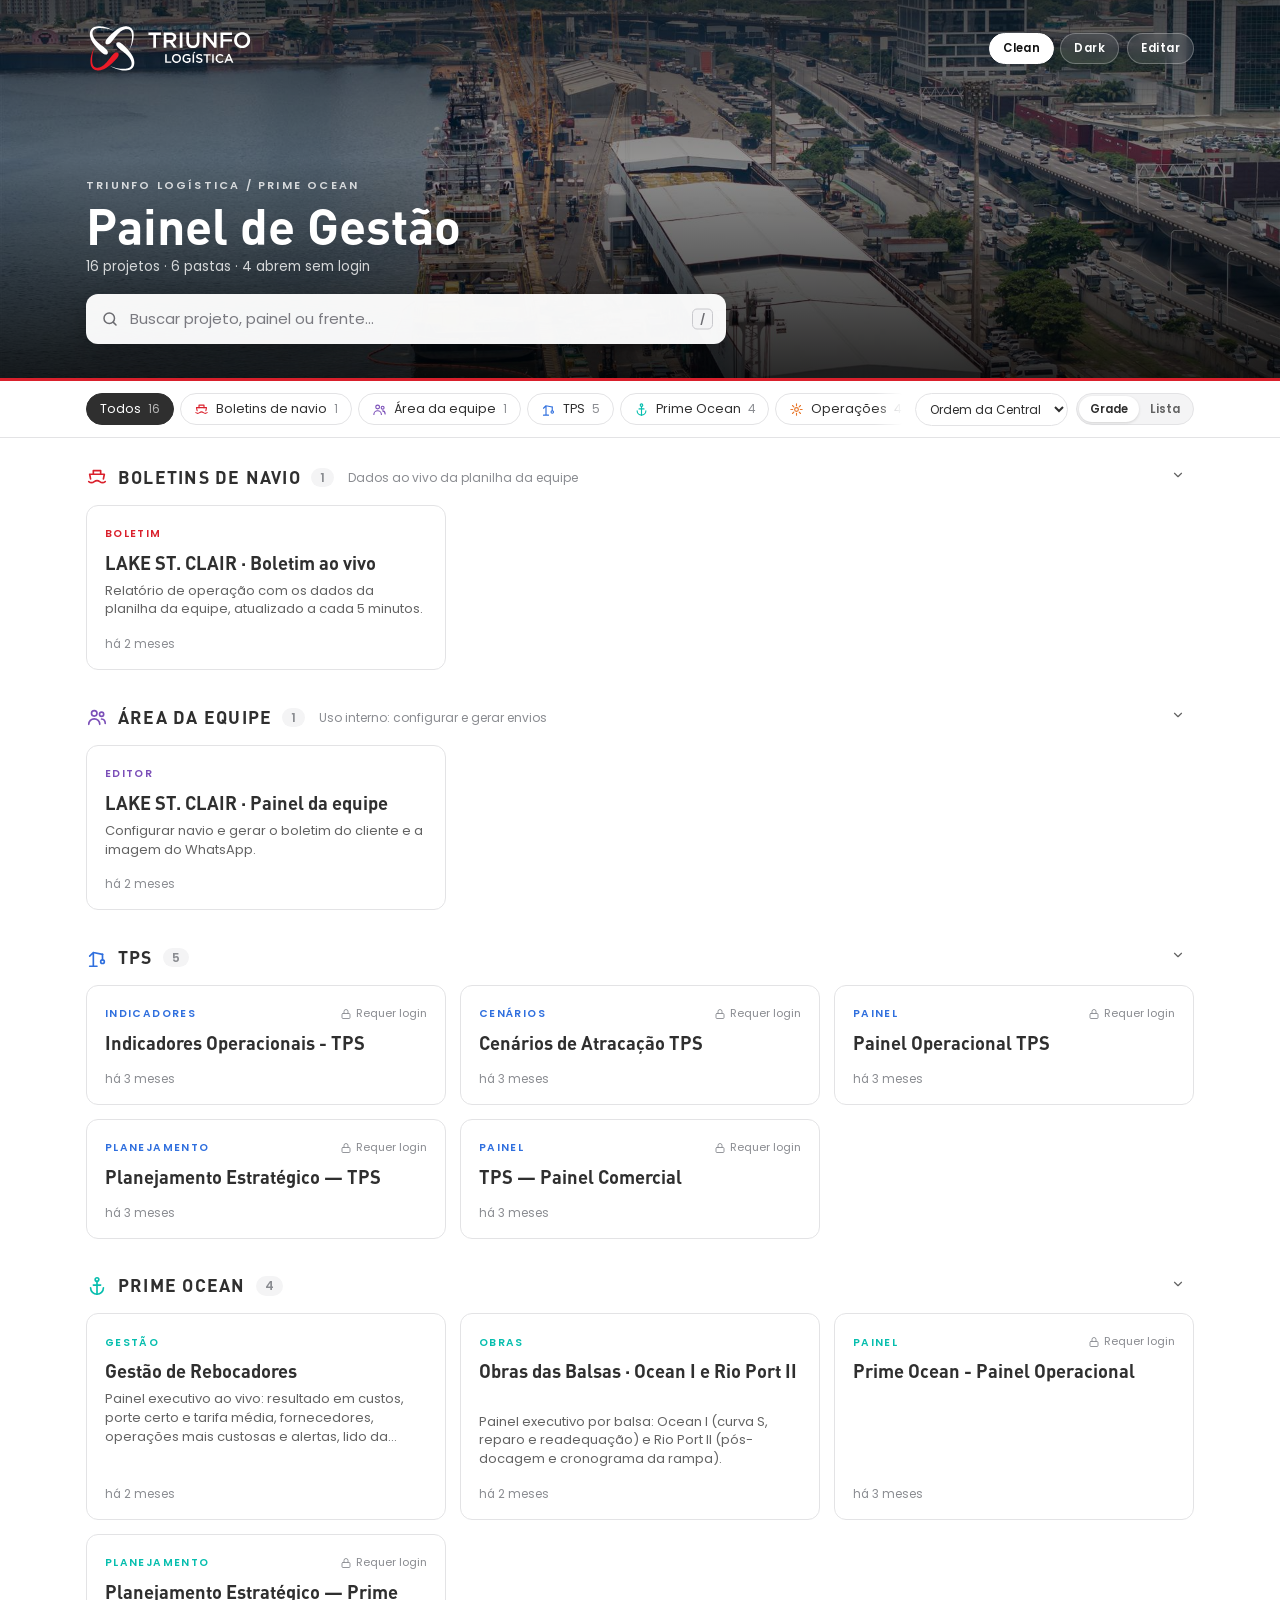
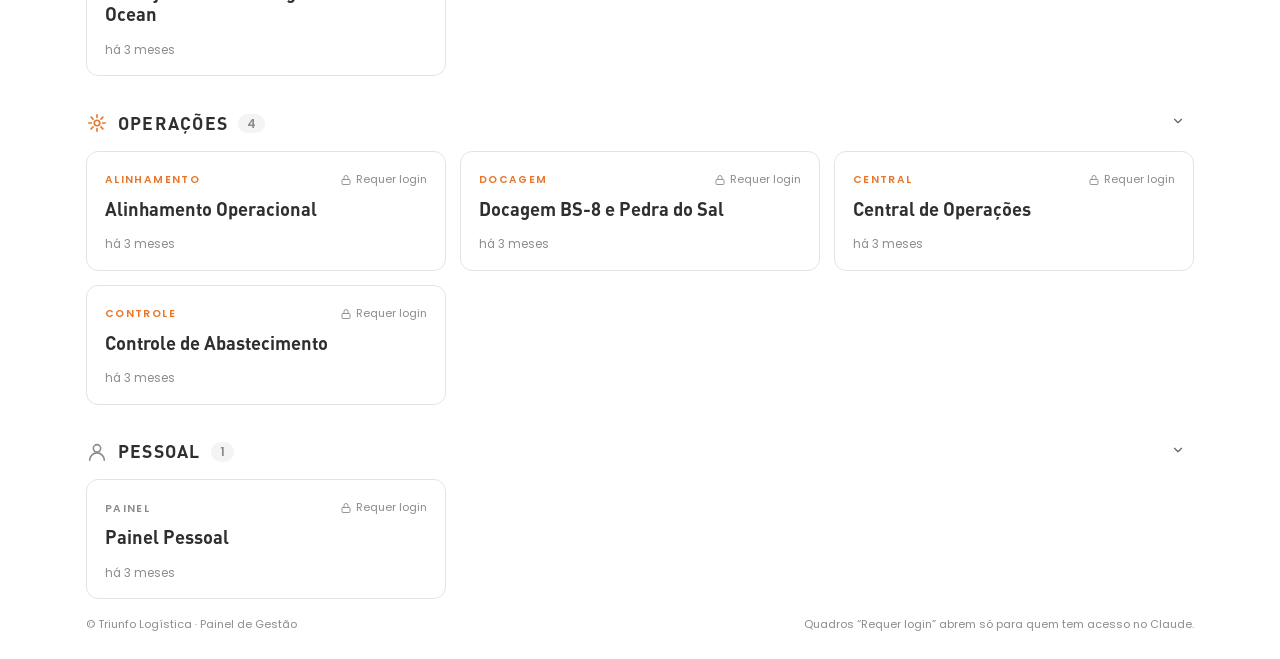
==== commit df3b5ad6: "Painel de Gestão: Prime Ocean no mesmo padrão da Triunfo, ícones nas pastas e novo título Co-Authore" ====
--- a/index.html
+++ b/index.html
@@ -3,7 +3,7 @@
 <head>
 <meta charset="UTF-8">
 <meta name="viewport" content="width=device-width, initial-scale=1.0, viewport-fit=cover">
-<title>Central de Projetos TRL</title>
+<title>Painel de Gestão - Triunfo Logística / Prime Ocean</title>
 <meta name="description" content="Painéis, boletins e planejamentos da Triunfo Logística e da Prime Ocean num só lugar.">
 <script>
 /* aplica o tema antes de desenhar a página (evita piscar) */
@@ -43,9 +43,9 @@
       </div>
     </div>
     <div class="hero-meio">
-      <span class="tipo">Central de projetos</span>
-      <h1>Painéis e relatórios</h1>
-      <span class="sub" id="sub">Triunfo Logística</span>
+      <span class="tipo">Triunfo Logística / Prime Ocean</span>
+      <h1>Painel de Gestão</h1>
+      <span class="sub" id="sub"></span>
       <div class="busca-wrap">
         <svg viewBox="0 0 24 24" fill="none" stroke="currentColor" stroke-width="2" stroke-linecap="round" aria-hidden="true"><circle cx="11" cy="11" r="7"/><path d="m20 20-3.5-3.5"/></svg>
         <input id="busca" class="busca" type="search" placeholder="Buscar projeto, painel ou frente…" autocomplete="off" aria-label="Buscar projeto">
@@ -84,10 +84,9 @@
   <div id="lista"></div>
   <div class="vazio" id="vazio" hidden>Nenhum projeto encontrado.<br><button type="button" class="btn" id="btnLimpar">Limpar busca e filtros</button></div>
 </main>
-<div id="po"></div>
 
 <footer class="rodape">
-  <span>© Triunfo Logística · Central de Projetos</span>
+  <span>© Triunfo Logística · Painel de Gestão</span>
   <span id="rodape-dir">Quadros “Requer login” abrem só para quem tem acesso no Claude.</span>
 </footer>
 
--- a/central.css
+++ b/central.css
@@ -57,12 +57,15 @@
 .chips { display:flex; gap:6px; overflow-x:auto; flex:1; min-width:0; scrollbar-width:none; padding:2px 0; -webkit-mask-image:linear-gradient(90deg, #000 calc(100% - 28px), transparent); mask-image:linear-gradient(90deg, #000 calc(100% - 28px), transparent); }
 .chips::-webkit-scrollbar { display:none; }
 .chip { flex:none; display:inline-flex; align-items:center; gap:7px; border:1px solid var(--trl-border); background:var(--trl-bg); border-radius:99px; padding:6px 13px; font-size:12.5px; font-weight:500; cursor:pointer; white-space:nowrap; transition:border-color .15s, background .15s; }
-.chip i { width:8px; height:8px; border-radius:50%; background:var(--cat); }
+.ico-cat { display:inline-flex; width:20px; height:20px; color:var(--cat); flex:none; }
+.ico-cat svg { width:100%; height:100%; }
+.chip .ico-cat { width:15px; height:15px; }
+.grupo-cab .ico-cat { width:22px; height:22px; }
+.linha-cat .ico-cat { width:22px; height:22px; }
 .chip:hover { border-color:var(--trl-cinza-400); }
 .chip .n { color:var(--trl-fg-subtle); font-variant-numeric:tabular-nums; font-size:11.5px; }
 .chip[aria-pressed="true"] { background:var(--trl-fg); border-color:var(--trl-fg); color:var(--trl-bg); }
 .chip[aria-pressed="true"] .n { color:inherit; opacity:.65; }
-.chip.chip-po { --cat:var(--po-tiffany); }
 .ferr { display:flex; gap:8px; align-items:center; flex:none; }
 .ferr select { border:1px solid var(--trl-border); background:var(--trl-bg); border-radius:99px; padding:6px 10px; font-size:12px; }
 .seg { display:inline-flex; border:1px solid var(--trl-border); border-radius:99px; padding:2px; background:var(--trl-bg-alt); }
@@ -76,7 +79,6 @@
 .bloco { display:flex; flex-direction:column; gap:34px; padding-top:26px; }
 .grupo { --cat:var(--trl-accent); display:flex; flex-direction:column; gap:14px; scroll-margin-top:70px; }
 .grupo-cab { display:flex; align-items:center; gap:10px; }
-.grupo-cab .ponto { width:9px; height:9px; border-radius:50%; background:var(--cat); flex:none; }
 .grupo-cab h2 { font-family:var(--trl-font-titulo); font-weight:700; font-size:1.1rem; letter-spacing:.07em; text-transform:uppercase; }
 .grupo-cab .qtd { font-size:12px; font-weight:600; color:var(--trl-fg-subtle); background:var(--trl-bg-alt); border-radius:99px; padding:1px 9px; }
 .grupo-cab .nota { font-size:12px; color:var(--trl-fg-subtle); margin-left:4px; }
@@ -140,28 +142,6 @@
 body.lista .card-rodape { padding:0 10px; white-space:nowrap; }
 @media (max-width:640px) { body.lista .card { flex-direction:column; align-items:stretch; } body.lista .card-rodape { padding:0 10px 8px 16px; } }
 
-/* ===== Faixa Prime Ocean ===== */
-.po { --cat:var(--po-tiffany); --trl-accent:var(--po-tiffany); --superficie:var(--po-marinho-2); --trl-border:rgba(255,255,255,.13); --trl-fg:#FFFFFF; --trl-fg-muted:#B5CDD3; --trl-fg-subtle:#86A9B3;
-  --trl-bg-alt:rgba(255,255,255,.07); --trl-font-titulo:var(--po-titulo); --trl-font-corpo:var(--po-corpo); --sombra-hover:0 10px 26px rgba(0,0,0,.35);
-  font-family:var(--po-corpo); color:#fff; background:var(--po-marinho); margin-top:38px; border-top:3px solid var(--po-tiffany); }
-.po-in { max-width:1180px; margin:0 auto; padding:30px var(--gutter) 38px; display:flex; flex-direction:column; gap:26px; }
-.po-cab { display:flex; justify-content:space-between; align-items:center; gap:16px; flex-wrap:wrap; }
-.po-logo { height:46px; width:auto; display:block; }
-.po-lema { font-family:var(--po-titulo); font-size:12px; letter-spacing:.2em; text-transform:uppercase; color:var(--po-tiffany); font-weight:500; }
-.po .grupo-cab h2 { letter-spacing:.09em; font-weight:600; }
-.po .grupo-cab .qtd { background:rgba(255,255,255,.1); color:#cfe3e7; }
-.po .card:hover, .po .card:focus-within { border-color:var(--po-tiffany); }
-.po .tag { color:var(--po-marinho); }
-.po .mini:hover, .po .icone:hover { background:rgba(255,255,255,.1); color:#fff; }
-.po .trava { background:rgba(255,255,255,.05); border-color:rgba(255,255,255,.22); }
-.po .btn { background:transparent; color:#fff; border-color:rgba(255,255,255,.35); }
-.po .btn.primario { background:var(--po-tiffany); border-color:var(--po-tiffany); color:var(--po-marinho); }
-.po .grade-vazia { border-color:rgba(255,255,255,.2); }
-.po .icone.on { color:#ffd166; }
-.po-cab + .grupo { margin-top:0; }
-:root[data-tema="escuro"] .po { background:#031C29; }
-:root[data-tema="escuro"] .po { --superficie:#082C3D; }
-
 /* ===== Botões, faixa de edição ===== */
 .btn { border:1px solid var(--trl-cinza-300); background:var(--trl-bg); color:var(--trl-fg); border-radius:var(--trl-radius); padding:8px 14px; font-size:12.5px; font-weight:600; cursor:pointer; }
 .btn:hover { border-color:var(--trl-fg); }
@@ -211,8 +191,7 @@
 @media (max-width:640px) {
   .hero-in { min-height:260px; gap:26px; }
   .grupo-cab .nota { display:none; }
-  .po-logo { height:38px; }
-}
+  }
 @media print {
   :root, :root[data-tema="escuro"] { --trl-bg:#fff; --superficie:#fff; --trl-fg:#2F2F2F; --trl-fg-muted:#636363; --trl-fg-subtle:#8A8C91; --trl-border:#D5D5D5; color-scheme:light; }
   .hero { background:#fff; color:#000; border-bottom-color:var(--trl-vermelho); -webkit-print-color-adjust:exact; print-color-adjust:exact; }
